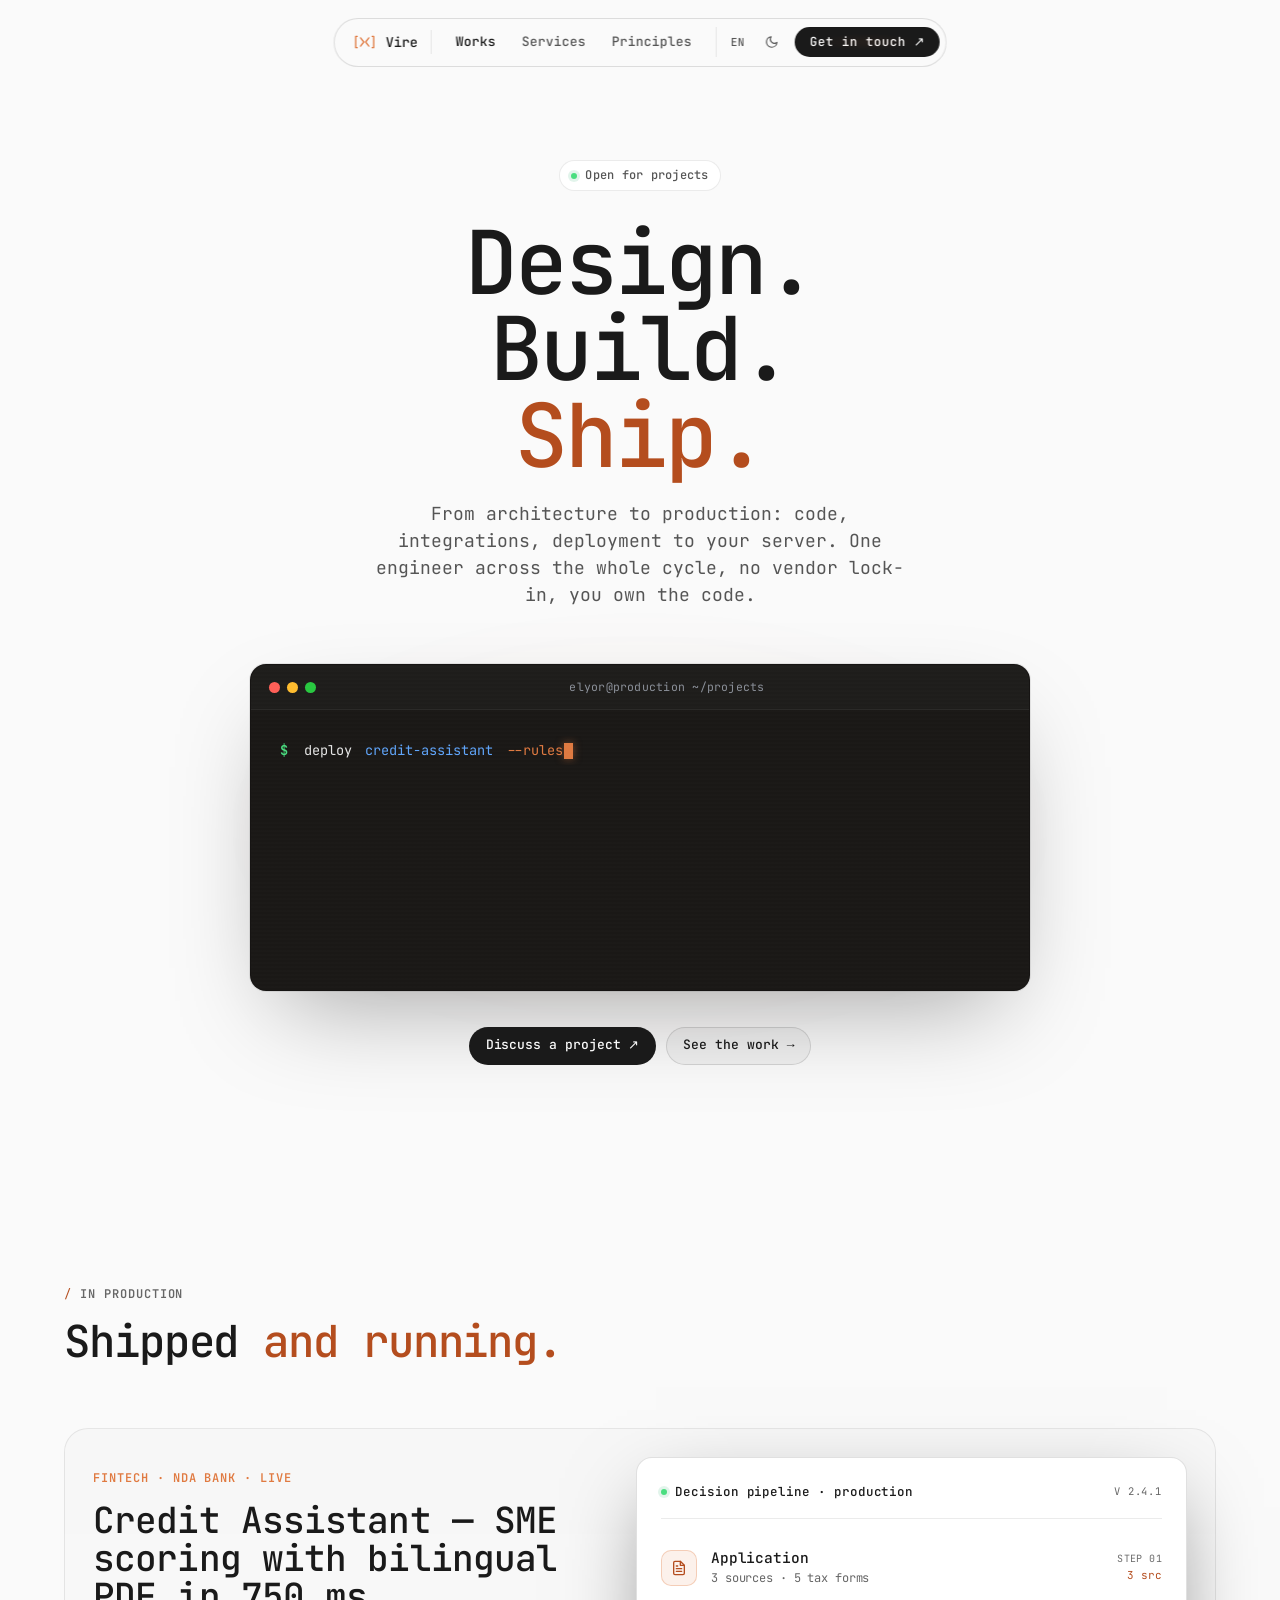
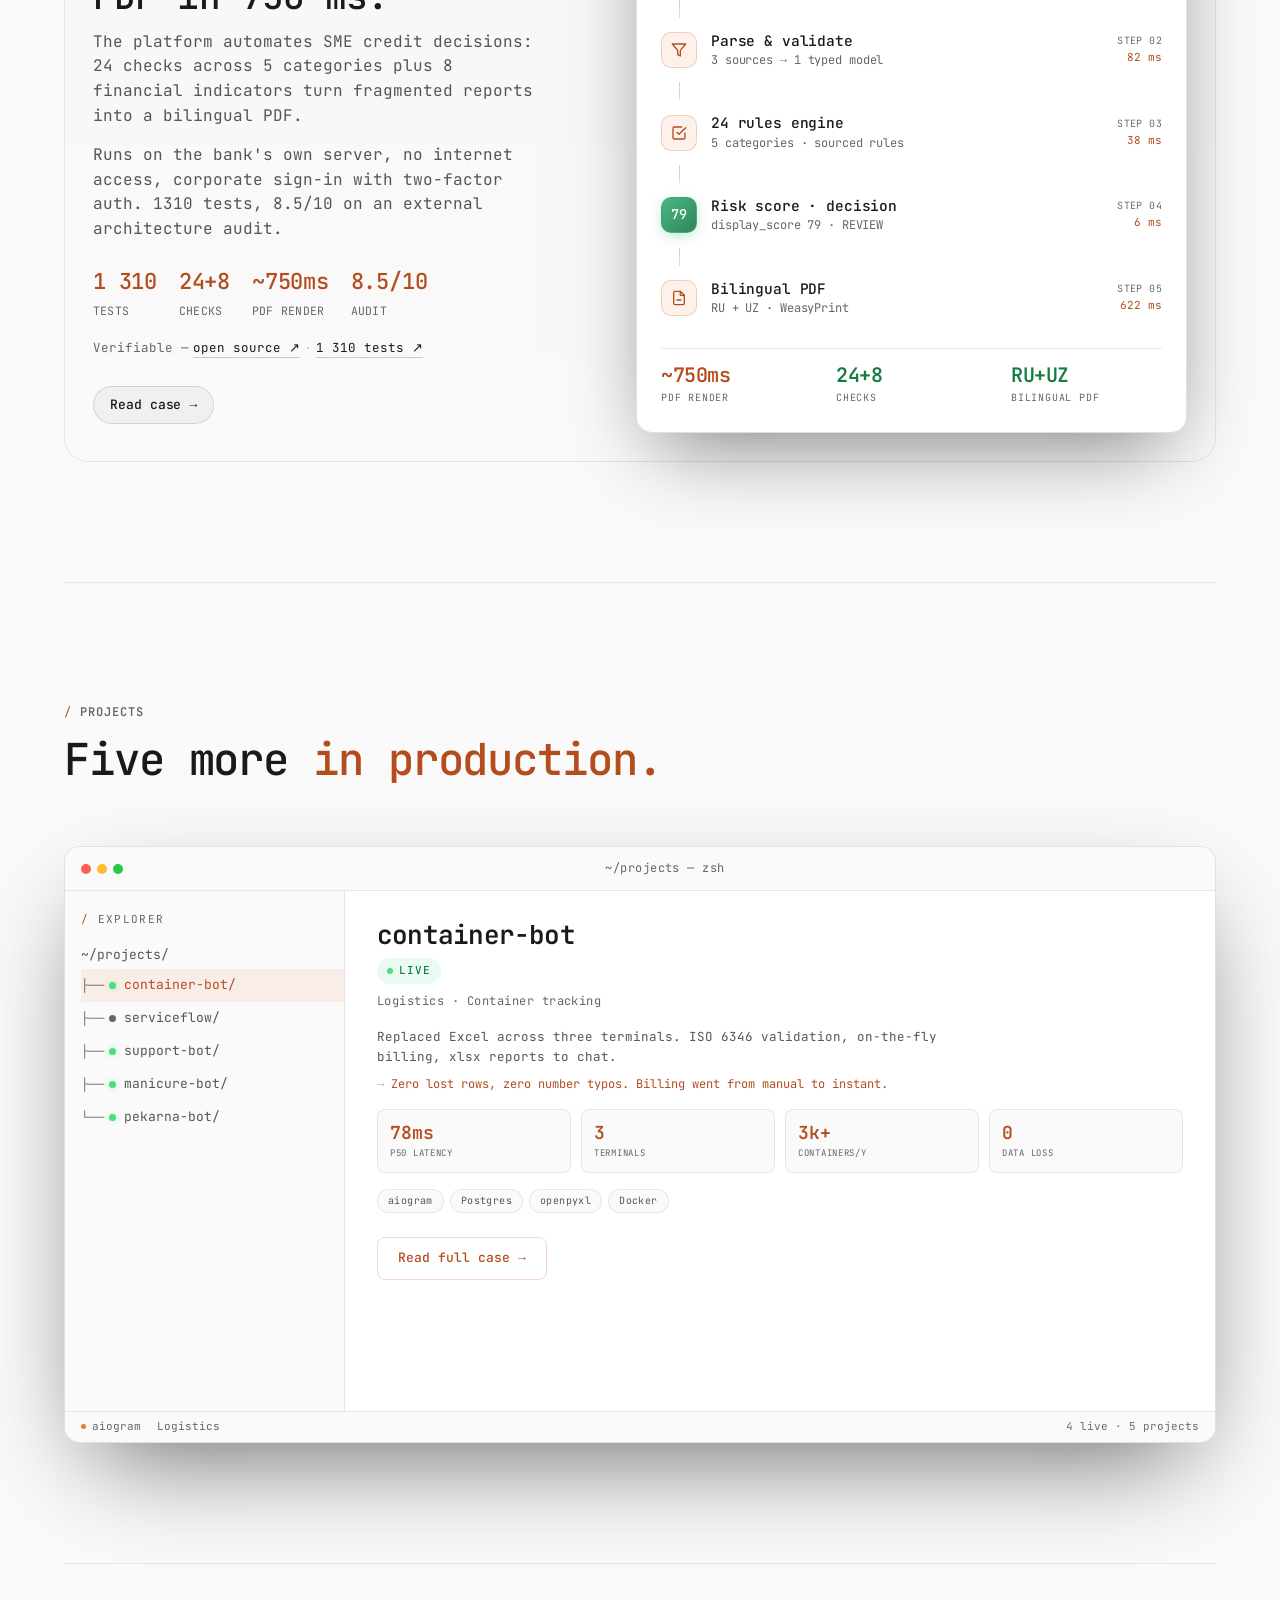
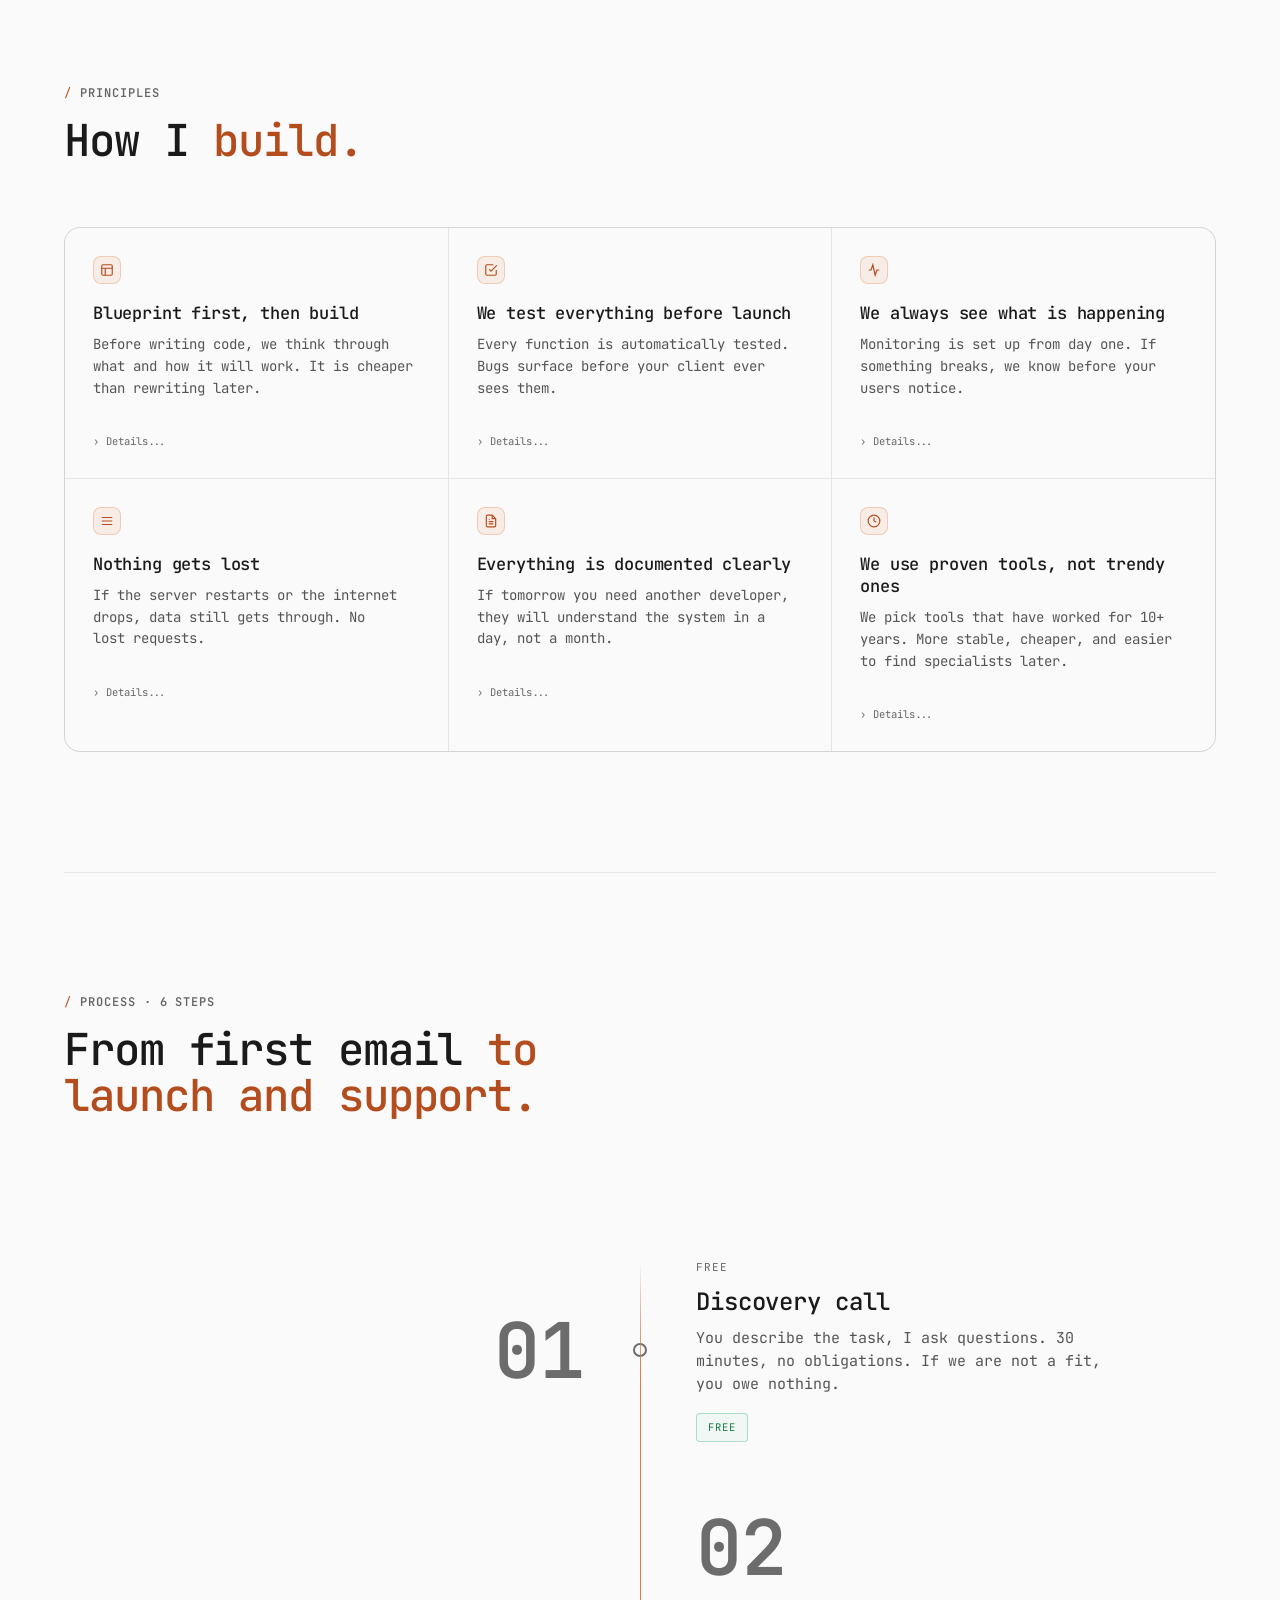
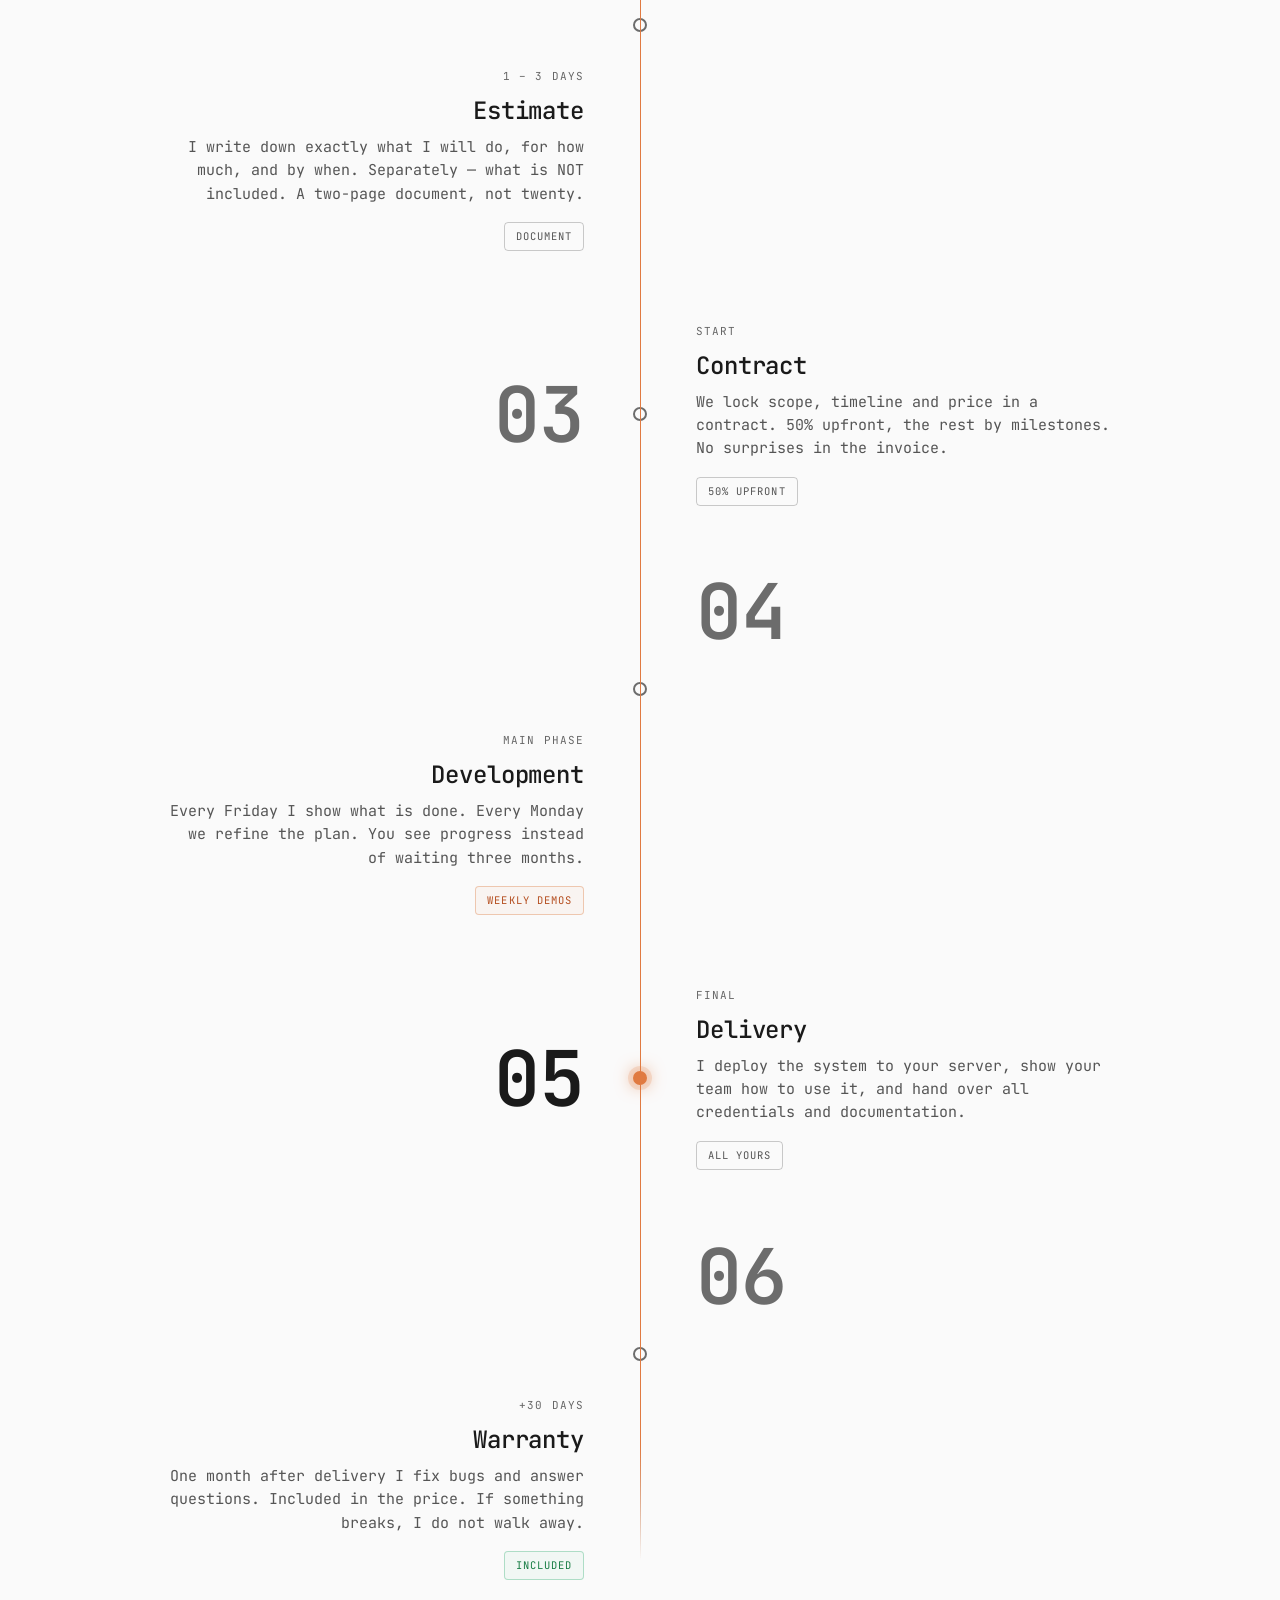
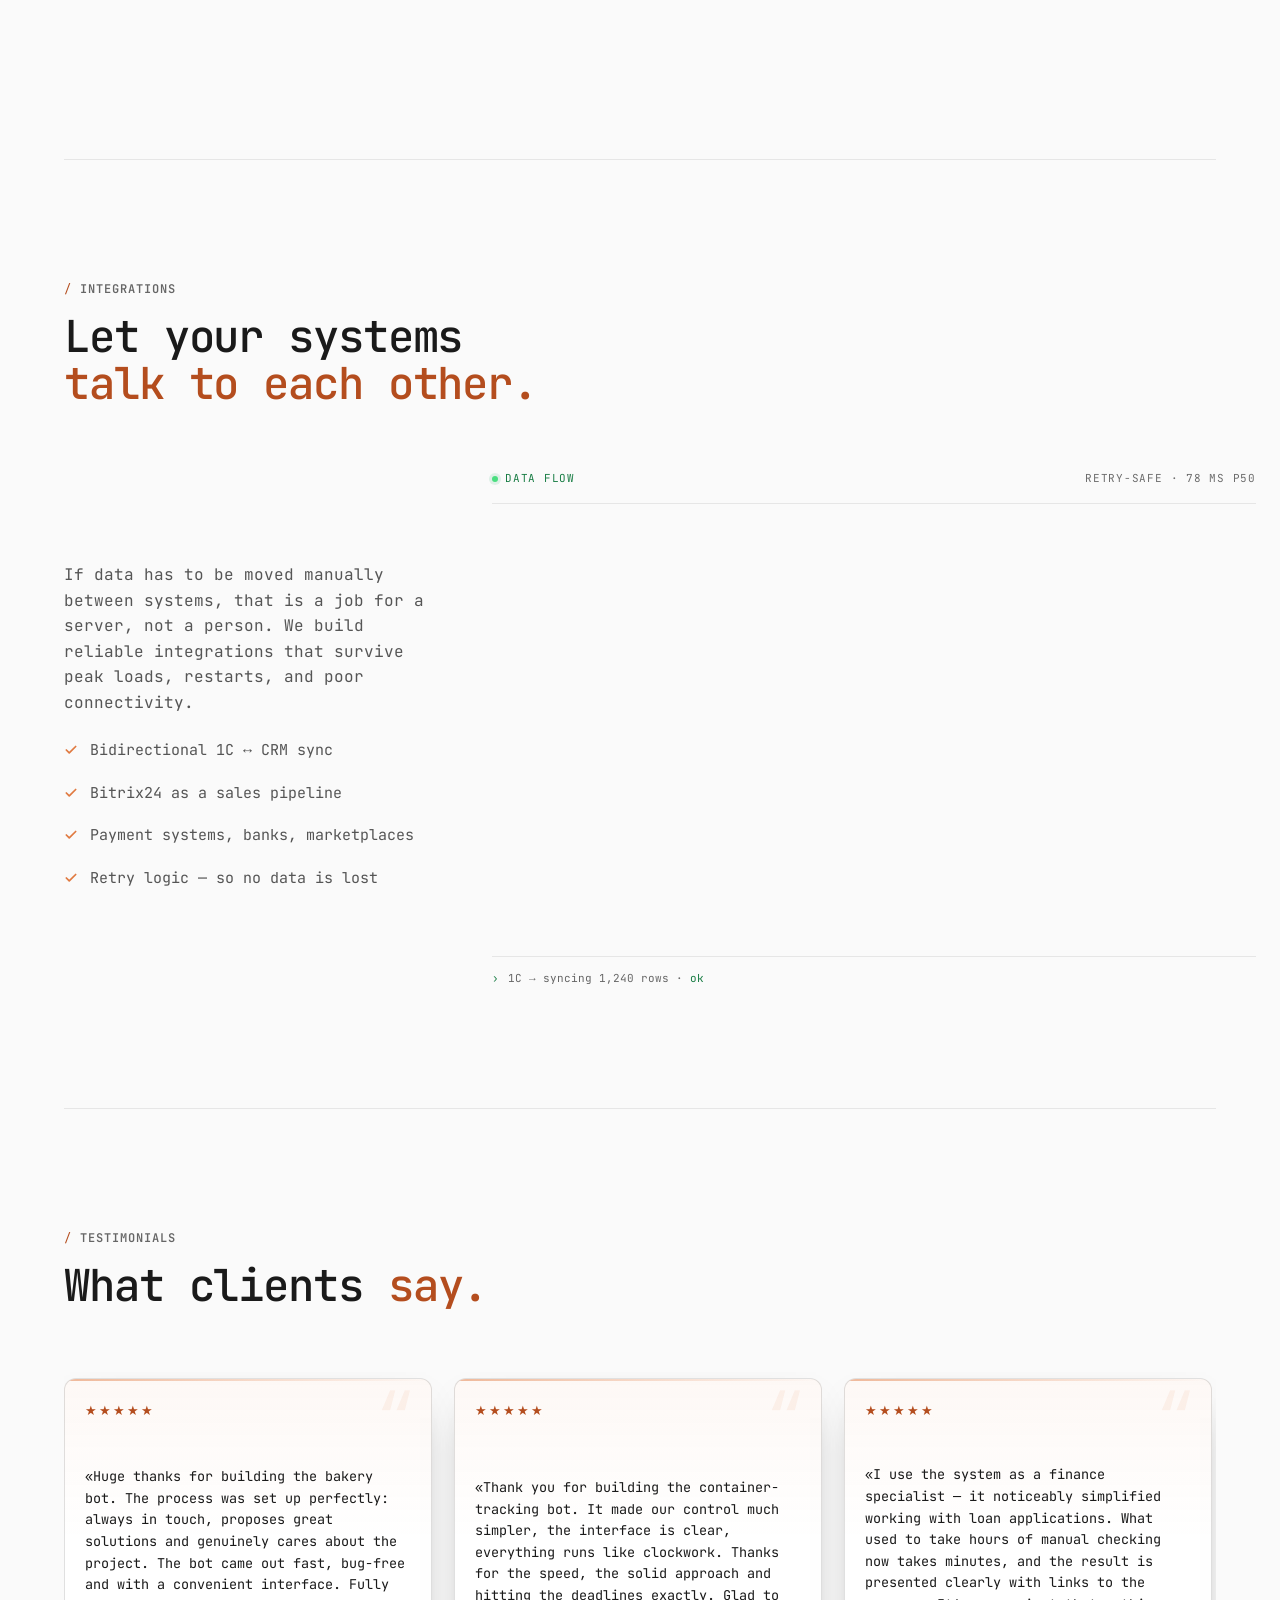
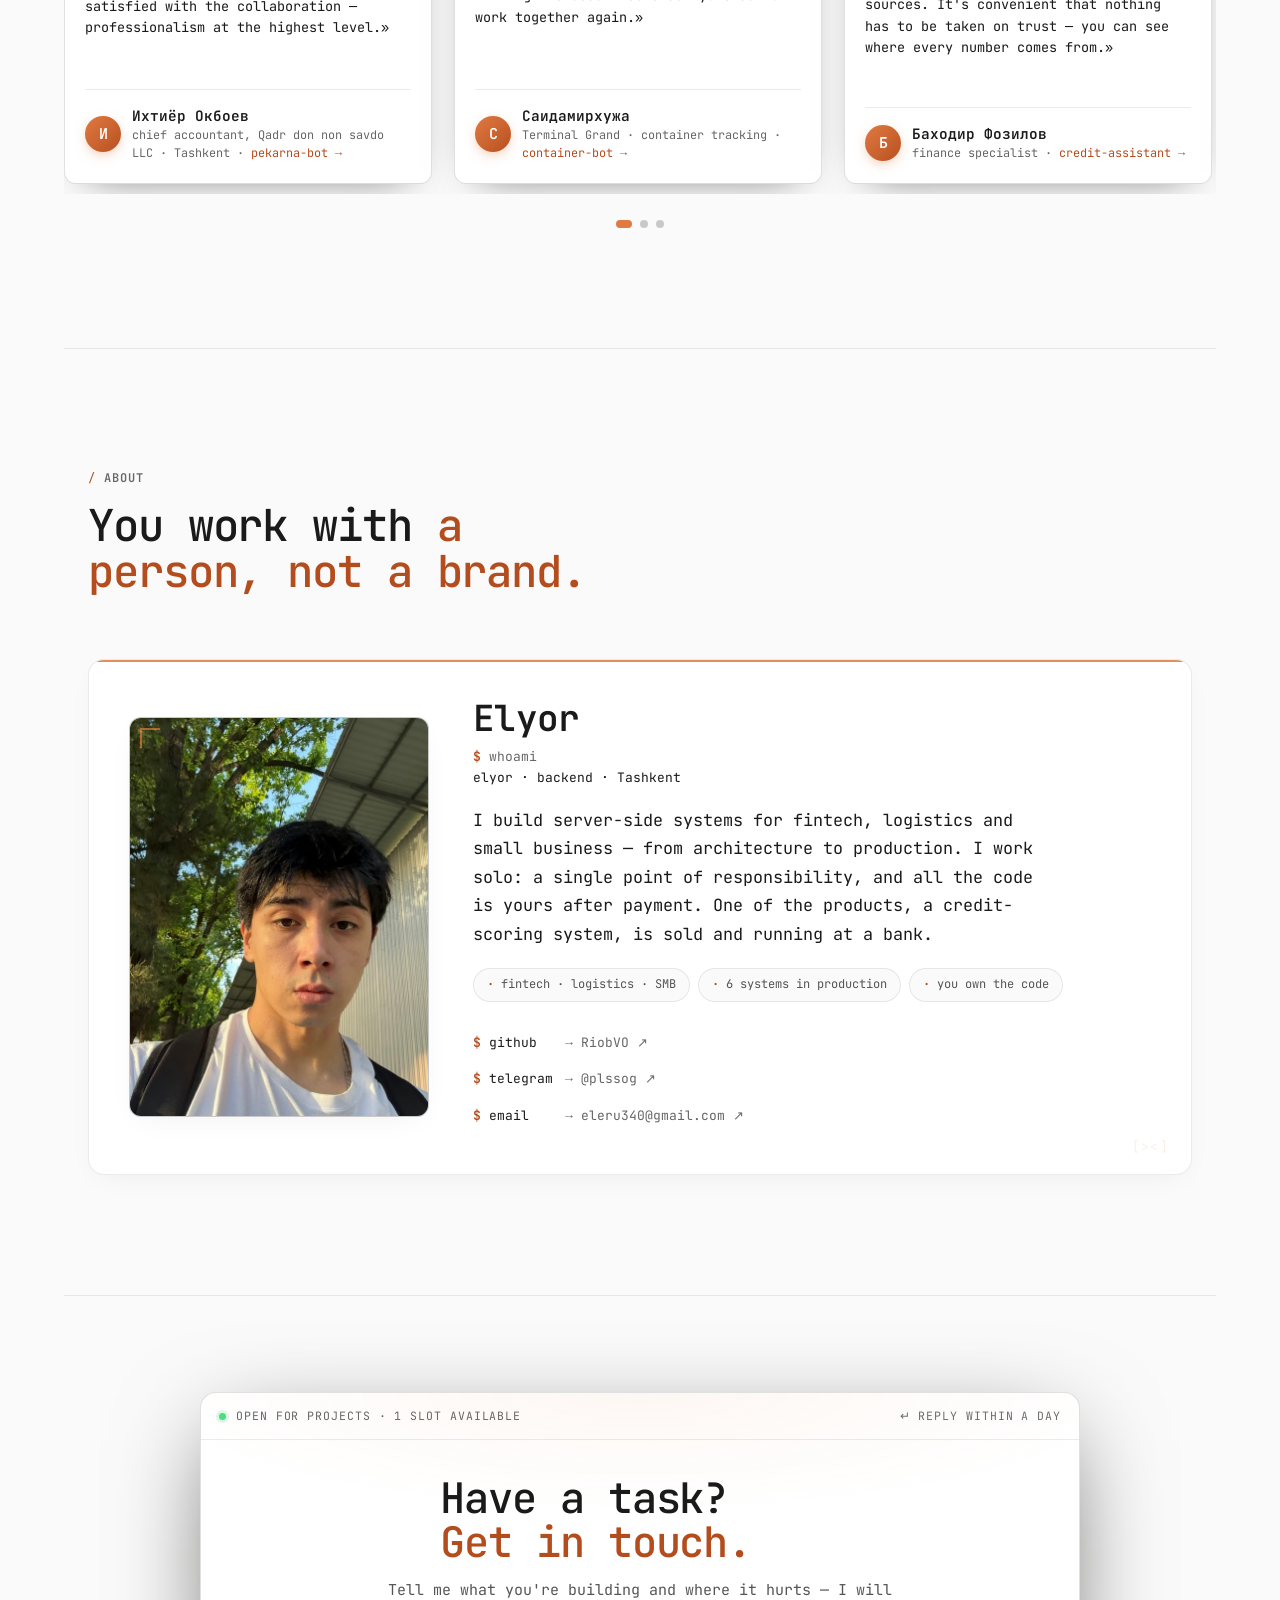
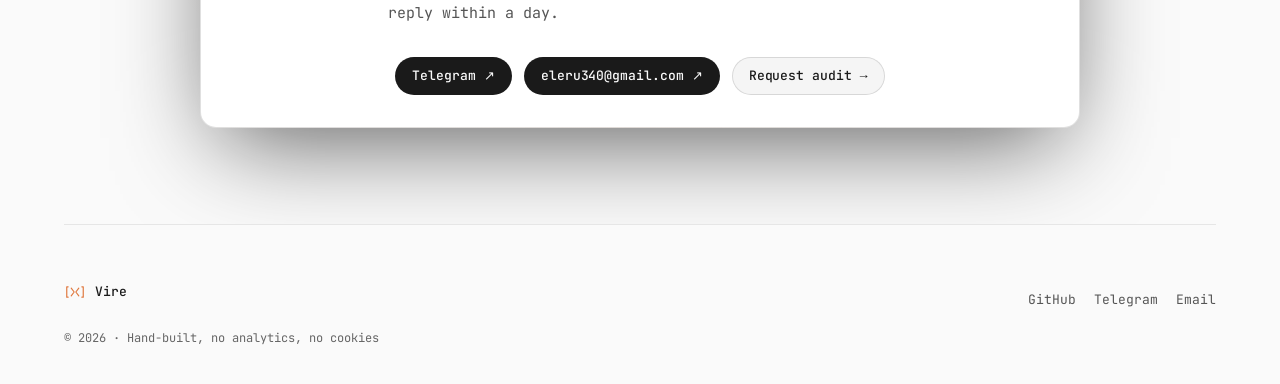
==== index.html @ d83ee9f8 "refactor(content): reposition home meta from backend to product-under-key Home title/og/twitter now " ====
<!DOCTYPE html>
<html lang="ru">
<head>
<meta charset="UTF-8">
<meta name="viewport" content="width=device-width, initial-scale=1.0">
<title>Цифровые продукты под ключ · Ташкент · Vire</title>
<meta name="description" content="Превращаю бизнес-процессы в работающий софт: боты, сервисы, системы — под ключ, с тестами и документацией. Ташкент, Узбекистан.">
<meta property="og:title" content="Цифровые продукты под ключ · Ташкент">
<meta property="og:description" content="Превращаю бизнес-процессы в работающий софт: боты, сервисы, системы — под ключ, с тестами и документацией.">
<meta property="og:type" content="website">
<meta property="og:url" content="https://vire.dev/">
<link rel="canonical" href="https://vire.dev/">
<meta property="og:locale" content="ru_RU">
<meta property="og:locale:alternate" content="en_US">
<meta property="og:image" content="https://vire.dev/og/home.png">
<meta property="og:image:width" content="1200">
<meta property="og:image:height" content="630">
<meta name="twitter:card" content="summary_large_image">
<meta name="twitter:title" content="Цифровые продукты под ключ · Ташкент">
<meta name="twitter:description" content="Превращаю бизнес-процессы в работающий софт: боты, сервисы, системы — под ключ, с тестами и документацией.">
<meta name="twitter:image" content="https://vire.dev/og/home.png">
<link rel="preload" href="styles/fonts/jbm-400-latin.woff2" as="font" type="font/woff2" crossorigin>
<link rel="preload" href="styles/fonts/jbm-400-cyrillic.woff2" as="font" type="font/woff2" crossorigin>
<link rel="icon" href="favicon.svg" type="image/svg+xml">
<link rel="apple-touch-icon" href="apple-touch-icon.svg">
<link rel="stylesheet" href="styles/base.css">
<link rel="stylesheet" href="styles/components.css">
<template id="__bundler_thumbnail" data-bg-color="#1a1a1a">
  <svg aria-hidden="true" focusable="false" viewBox="0 0 1200 800" xmlns="http://www.w3.org/2000/svg">
    <defs>
      <radialGradient id="g" cx="50%" cy="35%" r="50%">
        <stop offset="0%" stop-color="#E07A41" stop-opacity="0.4"/>
        <stop offset="100%" stop-color="#E07A41" stop-opacity="0"/>
      </radialGradient>
      <linearGradient id="t" x1="0" y1="0" x2="1" y2="1">
        <stop offset="0%" stop-color="#ffd4b0"/>
        <stop offset="50%" stop-color="#E07A41"/>
        <stop offset="100%" stop-color="#f0a06a"/>
      </linearGradient>
    </defs>
    <rect width="1200" height="800" fill="#1a1a1a"/>
    <ellipse cx="600" cy="280" rx="500" ry="240" fill="url(#g)"/>
    <text x="600" y="420" font-family="JetBrains Mono, monospace" font-size="120" font-weight="500" text-anchor="middle" fill="url(#t)" letter-spacing="-4">Vire</text>
    <text x="600" y="490" font-family="JetBrains Mono, monospace" font-size="22" text-anchor="middle" fill="#8a8f98" letter-spacing="4">BACKEND ENGINEER</text>
  </svg>
</template>
<script type="application/ld+json">
{
  "@context": "https://schema.org",
  "@type": "Person",
  "name": "Элёр",
  "url": "https://vire.dev/",
  "jobTitle": "Backend Engineer",
  "description": "Backend-разработчик: серверные системы для финтеха, логистики и операционной автоматизации.",
  "address": { "@type": "PostalAddress", "addressLocality": "Ташкент", "addressCountry": "UZ" },
  "email": "eleru340@gmail.com",
  "knowsAbout": ["Backend development", "Software architecture", "Fintech", "Logistics automation", "AI integrations", "Code audit"],
  "sameAs": ["https://github.com/RiobVO", "https://t.me/plssog"]
}
</script>
</head>
<body data-theme="dark">
<a href="#main" class="skip-link"><span data-lang="ru">К содержимому</span><span data-lang="en">Skip to content</span></a>

<!-- ── Floating pill nav ── -->
<nav class="nav-pill" aria-label="Primary">
  <a href="/" class="brand">
    <span class="logo-mark"><svg aria-hidden="true" focusable="false" width="24" height="24" viewBox="0 0 128 128" fill="none" stroke="currentColor" stroke-width="7" stroke-linecap="round" stroke-linejoin="round"><polyline points="24,34 16,34 16,94 24,94"/><polyline points="42,42 59,64 42,86"/><polyline points="86,42 69,64 86,86"/><polyline points="104,34 112,34 112,94 104,94"/></svg></span>
    <span>Vire</span>
  </a>
  <div class="links">
    <a href="/#work" class="current"><span data-lang="ru">Работы</span><span data-lang="en">Works</span></a>
    <a href="/services"><span data-lang="ru">Услуги</span><span data-lang="en">Services</span></a>
    <a href="/#principles"><span data-lang="ru">Принципы</span><span data-lang="en">Principles</span></a>
  </div>
  <div class="tools">
    <button type="button" class="icon-btn" data-lang-cycle aria-label="RU, switch to English">
      <span data-lang-label>RU</span>
    </button>
    <button type="button" class="icon-btn" data-theme-btn aria-label="Toggle theme"></button>
  </div>
  <a href="https://t.me/plssog" class="btn primary cta">
    <span data-lang="ru">Связаться</span><span data-lang="en">Get in touch</span>
    <span class="arrow">↗</span>
  </a>
</nav>

<div class="shell" id="main" data-screen-label="home">

  <!-- ── HERO ── -->
  <section class="hero">
    <div class="eyebrow reveal d1">
      <span class="dot"></span>
      <span data-lang="ru">Открыт для проектов</span>
      <span data-lang="en">Open for projects</span>
    </div>
    <h1 class="display reveal d2">
      <span data-lang="ru">
        Проектирую.<br>
        Строю.<br>
        <span class="accent-gradient">Запускаю.</span>
      </span>
      <span data-lang="en">
        Design.<br>
        Build.<br>
        <span class="accent-gradient">Ship.</span>
      </span>
    </h1>
    <p class="lede reveal d3">
      <span data-lang="ru">От архитектуры до продакшена: код, интеграции, деплой на ваш сервер. Один инженер на весь цикл, без зависимости от подрядчика, весь код ваш.</span>
      <span data-lang="en">From architecture to production: code, integrations, deployment to your server. One engineer across the whole cycle, no vendor lock-in, you own the code.</span>
    </p>

    <div class="hero-terminal-wrap reveal d4">
      <div class="hero-terminal" id="hero-term-card">
        <div class="term-bar">
          <span class="term-dot r"></span>
          <span class="term-dot y"></span>
          <span class="term-dot g"></span>
          <span class="term-title">elyor@production ~/projects</span>
        </div>
        <div class="term-body" id="hero-term">
          <div class="term-line" data-delay="300">
            <span class="t-prompt">$</span>
            <span class="t-cmd">deploy</span>
            <span class="t-flag">credit-assistant</span>
            <span class="t-val">--rules 24 --tests 1310</span>
          </div>
          <div class="term-line t-output" data-delay="1100">
            <span class="t-ok">✓</span> checks <span class="t-metric">24+8</span> · pdf <span class="t-metric">~750ms</span> · audit <span class="t-metric">8.5/10</span>
            <a href="/case/credit-assistant" class="t-link"><span data-lang="ru">→ кейс</span><span data-lang="en">→ case</span></a>
          </div>
          <div class="term-line" data-delay="2200">
            <span class="t-prompt">$</span>
            <span class="t-cmd">deploy</span>
            <span class="t-flag">support-bot</span>
            <span class="t-val">--users 4500 --integration bitrix24</span>
          </div>
          <div class="term-line t-output" data-delay="3000">
            <span class="t-ok">✓</span> hr load <span class="t-metric">−70%</span> · forms · auto-routing
            <a href="/case/support-bot" class="t-link"><span data-lang="ru">→ кейс</span><span data-lang="en">→ case</span></a>
          </div>
          <div class="term-line" data-delay="4100">
            <span class="t-prompt">$</span>
            <span class="t-cmd">deploy</span>
            <span class="t-flag">container-terminal</span>
            <span class="t-val">--terminals 3 --validation iso6346</span>
          </div>
          <div class="term-line t-output" data-delay="4900">
            <span class="t-ok">✓</span> <span class="t-metric">78ms</span> · xlsx reports · 3 terminals live
            <a href="/case/container-bot" class="t-link"><span data-lang="ru">→ кейс</span><span data-lang="en">→ case</span></a>
          </div>
          <div class="term-line" data-delay="6000">
            <span class="t-prompt">$</span>
            <span class="t-cmd">status</span>
            <span class="t-flag">--all</span>
          </div>
          <div class="term-line t-output" data-delay="6600">
            <span class="t-ok">✓</span> all systems operational · <span class="t-metric">ready for next project</span><span class="t-cursor"></span>
          </div>
        </div>
      </div>
    </div>

    <div class="ctas reveal d5">
      <a href="https://t.me/plssog" class="btn primary">
        <span data-lang="ru">Обсудить проект</span><span data-lang="en">Discuss a project</span>
        <span class="arrow">↗</span>
      </a>
      <a href="#featured" class="btn secondary">
        <span data-lang="ru">Смотреть работы</span><span data-lang="en">See the work</span>
        <span class="arrow">→</span>
      </a>
    </div>
  </section>

  <!-- ── FEATURED WORK ── -->
  <section class="spread" id="featured">
    <div class="section-head reveal">
      <span class="kicker"><span data-lang="ru">В продакшене</span><span data-lang="en">In production</span></span>
      <h2 class="headline"><span data-lang="ru">Запущено <span class="accent-gradient">и работает.</span></span><span data-lang="en">Shipped <span class="accent-gradient">and running.</span></span></h2>
    </div>

    <div class="feature-block reveal">
      <div class="copy">
        <span class="kicker no-bar" style="color: var(--accent-cyan);">Fintech · NDA bank · live</span>
        <h3><span data-lang="ru">Credit Assistant — скоринг заявок малого бизнеса, двуязычный PDF за 750&nbsp;мс.</span><span data-lang="en">Credit Assistant — SME scoring with bilingual PDF in 750&nbsp;ms.</span></h3>
        <p>
          <span data-lang="ru">Платформа автоматизирует кредитное решение по малому бизнесу: 24 проверки в 5 категориях плюс 8 финансовых показателей превращают разрозненную отчётность в bilingual PDF.</span><span data-lang="en">The platform automates SME credit decisions: 24 checks across 5 categories plus 8 financial indicators turn fragmented reports into a bilingual PDF.</span>
        </p>
        <p>
          <span data-lang="ru">Работает на сервере банка без выхода в интернет, вход по корпоративному логину с двухфакторной защитой. 1310 тестов, 8.5/10 на внешнем аудите архитектуры.</span><span data-lang="en">Runs on the bank's own server, no internet access, corporate sign-in with two-factor auth. 1310 tests, 8.5/10 on an external architecture audit.</span>
        </p>
        <div class="meta-row">
          <div class="stat">
            <span class="v"><em>1 310</em></span>
            <span class="l">TESTS</span>
          </div>
          <div class="stat">
            <span class="v">24<em>+8</em></span>
            <span class="l">CHECKS</span>
          </div>
          <div class="stat">
            <span class="v">~750<em>ms</em></span>
            <span class="l">PDF RENDER</span>
          </div>
          <div class="stat">
            <span class="v"><em>8.5</em>/10</span>
            <span class="l">AUDIT</span>
          </div>
        </div>
        <p class="feature-proof">
          <span data-lang="ru">Проверяемо — </span><span data-lang="en">Verifiable — </span>
          <a class="inline-link" href="https://github.com/RiobVO/credit-assistant" target="_blank" rel="noopener"><span data-lang="ru">открытый код</span><span data-lang="en">open source</span> ↗</a>
          <span class="fp-sep"> · </span>
          <a class="inline-link" href="https://github.com/RiobVO/credit-assistant/tree/main/tests" target="_blank" rel="noopener">1&nbsp;310 <span data-lang="ru">тестов</span><span data-lang="en">tests</span> ↗</a>
        </p>
        <div class="cta-row">
          <a href="/case/credit-assistant" class="btn secondary">
            <span data-lang="ru">Читать кейс</span><span data-lang="en">Read case</span>
            <span class="arrow">→</span>
          </a>
        </div>
      </div>

      <div class="visual">
        <div class="pipeline">
          <div class="pipe-head">
            <span class="title-row">Decision pipeline · production</span>
            <span class="meta">v 2.4.1</span>
          </div>
          <div class="pipe-stage">
            <span class="ico">
              <svg aria-hidden="true" focusable="false" viewBox="0 0 24 24" fill="none" stroke="currentColor" stroke-width="2" stroke-linecap="round" stroke-linejoin="round"><path d="M14 2H6a2 2 0 0 0-2 2v16a2 2 0 0 0 2 2h12a2 2 0 0 0 2-2V8z"/><path d="M14 2v6h6M16 13H8M16 17H8M10 9H8"/></svg>
            </span>
            <div class="meta">
              <div class="name">Application</div>
              <div class="sub">3 sources · 5 tax forms</div>
            </div>
            <div class="stamp">
              <span class="step">STEP 01</span>
              <span class="t">3 src</span>
            </div>
          </div>
          <div class="pipe-link"><div class="vline"></div></div>
          <div class="pipe-stage">
            <span class="ico">
              <svg aria-hidden="true" focusable="false" viewBox="0 0 24 24" fill="none" stroke="currentColor" stroke-width="2" stroke-linecap="round" stroke-linejoin="round"><polygon points="22 3 2 3 10 12.46 10 19 14 21 14 12.46 22 3"/></svg>
            </span>
            <div class="meta">
              <div class="name">Parse &amp; validate</div>
              <div class="sub">3 sources → 1 typed model</div>
            </div>
            <div class="stamp">
              <span class="step">STEP 02</span>
              <span class="t">82 ms</span>
            </div>
          </div>
          <div class="pipe-link"><div class="vline"></div></div>
          <div class="pipe-stage">
            <span class="ico">
              <svg aria-hidden="true" focusable="false" viewBox="0 0 24 24" fill="none" stroke="currentColor" stroke-width="2" stroke-linecap="round" stroke-linejoin="round"><path d="M9 11l3 3L22 4"/><path d="M21 12v7a2 2 0 0 1-2 2H5a2 2 0 0 1-2-2V5a2 2 0 0 1 2-2h11"/></svg>
            </span>
            <div class="meta">
              <div class="name">24 rules engine</div>
              <div class="sub">5 categories · sourced rules</div>
            </div>
            <div class="stamp">
              <span class="step">STEP 03</span>
              <span class="t">38 ms</span>
            </div>
          </div>
          <div class="pipe-link"><div class="vline"></div></div>
          <div class="pipe-stage">
            <span class="ico score">79</span>
            <div class="meta">
              <div class="name">Risk score · decision</div>
              <div class="sub">display_score 79 · REVIEW</div>
            </div>
            <div class="stamp">
              <span class="step">STEP 04</span>
              <span class="t">6 ms</span>
            </div>
          </div>
          <div class="pipe-link"><div class="vline"></div></div>
          <div class="pipe-stage">
            <span class="ico">
              <svg aria-hidden="true" focusable="false" viewBox="0 0 24 24" fill="none" stroke="currentColor" stroke-width="2" stroke-linecap="round" stroke-linejoin="round"><path d="M14 2H6a2 2 0 0 0-2 2v16a2 2 0 0 0 2 2h12a2 2 0 0 0 2-2V8z"/><polyline points="14 2 14 8 20 8"/><line x1="9" y1="15" x2="15" y2="15"/></svg>
            </span>
            <div class="meta">
              <div class="name">Bilingual PDF</div>
              <div class="sub">RU + UZ · WeasyPrint</div>
            </div>
            <div class="stamp">
              <span class="step">STEP 05</span>
              <span class="t">622 ms</span>
            </div>
          </div>
          <div class="pipe-footer">
            <div class="cell">
              <span class="v">~750<em>ms</em></span>
              <span class="l">PDF RENDER</span>
            </div>
            <div class="cell">
              <span class="v">24<em>+8</em></span>
              <span class="l">CHECKS</span>
            </div>
            <div class="cell">
              <span class="v">RU+UZ</span>
              <span class="l">BILINGUAL PDF</span>
            </div>
          </div>
        </div>
      </div>
    </div>
  </section>

  <!-- ── ALL WORK — CLI browser ── -->
  <section class="spread" id="work">
    <div class="section-head reveal">
      <span class="kicker"><span data-lang="ru">Проекты</span><span data-lang="en">Projects</span></span>
      <h2 class="headline"><span data-lang="ru">Ещё пять <span class="accent-gradient">в продакшене.</span></span><span data-lang="en">Five more <span class="accent-gradient">in production.</span></span></h2>
    </div>

    <div class="workstation reveal d1">
      <div class="ws-titlebar">
        <div class="ws-dots"><span></span><span></span><span></span></div>
        <div class="ws-title">~/projects — zsh</div>
      </div>
      <div class="ws-split">
        <aside class="ws-tree" id="wsTree"></aside>
        <main class="ws-detail" id="wsDetail"></main>
      </div>
      <div class="ws-statusbar" id="wsStatus"></div>
      <noscript>
        <div class="ws-noscript">
          <p><span data-lang="ru">Проекты — откройте кейс:</span><span data-lang="en">Projects — open a case:</span></p>
          <ul>
            <li><a href="/case/container-bot">container-bot — <span data-lang="ru">логистика, учёт контейнеров</span><span data-lang="en">logistics, container tracking</span></a></li>
            <li><a href="/case/serviceflow">serviceflow — <span data-lang="ru">открытая референс-архитектура</span><span data-lang="en">open reference architecture</span></a></li>
            <li><a href="/case/support-bot">support-bot — <span data-lang="ru">внутренняя поддержка, 4500 сотрудников</span><span data-lang="en">internal support, 4,500 employees</span></a></li>
            <li><a href="/case/manicure-bot">manicure-bot — <span data-lang="ru">SaaS-запись для салонов</span><span data-lang="en">per-salon booking SaaS</span></a></li>
            <li><a href="/case/pekarna-bot">pekarna-bot — <span data-lang="ru">B2B-заказы для пекарни</span><span data-lang="en">B2B bakery ordering</span></a></li>
          </ul>
        </div>
      </noscript>
    </div>
  </section>

  <!-- ── PRINCIPLES ── -->
  <section class="spread" id="principles">
    <div class="section-head reveal">
      <span class="kicker"><span data-lang="ru">Принципы</span><span data-lang="en">Principles</span></span>
      <h2 class="headline"><span data-lang="ru">Как я <span class="accent-gradient">строю.</span></span><span data-lang="en">How I <span class="accent-gradient">build.</span></span></h2>
    </div>

    <div class="principles-grid reveal">
      <div class="principle-cell">
        <div class="icon">
          <svg aria-hidden="true" focusable="false" viewBox="0 0 24 24" fill="none" stroke="currentColor" stroke-width="2"><rect x="3" y="3" width="18" height="18" rx="2"/><path d="M3 9h18M9 21V9"/></svg>
        </div>
        <h3><span data-lang="ru">Сначала чертёж, потом стройка</span><span data-lang="en">Blueprint first, then build</span></h3>
        <p><span data-lang="ru">Прежде чем писать код, продумываем что и как будет работать. Это дешевле, чем потом переделывать.</span><span data-lang="en">Before writing code, we think through what and how it will work. It is cheaper than rewriting later.</span></p>
        <div class="pc-demo">
          <div class="pc-demo-inner">
            <span data-lang="ru"><strong>Например:</strong> для банка мы за неделю обсуждений и схем сэкономили <strong>3 месяца</strong> переписывания кода. Час на чертёж экономит день на стройке.</span><span data-lang="en"><strong>Example:</strong> for a bank, a week of discussions and diagrams saved <strong>3 months</strong> of rewriting code. An hour on a blueprint saves a day on the build.</span>
          </div>
        </div>
        <span class="pc-cta"><span class="arr">›</span> <span><span data-lang="ru">Подробнее...</span><span data-lang="en">Details...</span></span></span>
      </div>

      <div class="principle-cell">
        <div class="icon">
          <svg aria-hidden="true" focusable="false" viewBox="0 0 24 24" fill="none" stroke="currentColor" stroke-width="2"><path d="M9 11l3 3L22 4"/><path d="M21 12v7a2 2 0 0 1-2 2H5a2 2 0 0 1-2-2V5a2 2 0 0 1 2-2h11"/></svg>
        </div>
        <h3><span data-lang="ru">Проверяем всё перед запуском</span><span data-lang="en">We test everything before launch</span></h3>
        <p><span data-lang="ru">Каждая функция автоматически тестируется. Ошибка вылезает до того, как её увидит ваш клиент.</span><span data-lang="en">Every function is automatically tested. Bugs surface before your client ever sees them.</span></p>
        <div class="pc-demo">
          <div class="pc-demo-inner">
            <span data-lang="ru"><strong>В цифрах:</strong> в одном из проектов <strong>1 310 автоматических проверок</strong> запускаются при каждом изменении кода. Если что-то ломается — сборка падает, и в прод это не уходит.</span><span data-lang="en"><strong>In numbers:</strong> in one project <strong>1,310 automated checks</strong> run on every code change. If something breaks, the build fails and nothing reaches production.</span>
          </div>
        </div>
        <span class="pc-cta"><span class="arr">›</span> <span><span data-lang="ru">Подробнее...</span><span data-lang="en">Details...</span></span></span>
      </div>

      <div class="principle-cell">
        <div class="icon">
          <svg aria-hidden="true" focusable="false" viewBox="0 0 24 24" fill="none" stroke="currentColor" stroke-width="2"><path d="M3 12h4l3-9 4 18 3-9h4"/></svg>
        </div>
        <h3><span data-lang="ru">Всегда видим, что происходит</span><span data-lang="en">We always see what is happening</span></h3>
        <p><span data-lang="ru">Подключаем мониторинг с первого дня. Если что-то сломается — узнаем раньше, чем заметят пользователи.</span><span data-lang="en">Monitoring is set up from day one. If something breaks, we know before your users notice.</span></p>
        <div class="pc-demo">
          <div class="pc-demo-inner">
            <span data-lang="ru"><strong>На практике:</strong> если время ответа сервера превысит секунду — нам приходит уведомление в Telegram. Чиним до того, как ваши клиенты заметят.</span><span data-lang="en"><strong>In practice:</strong> if server response time exceeds one second, we get a Telegram alert. We fix it before your clients notice.</span>
          </div>
        </div>
        <span class="pc-cta"><span class="arr">›</span> <span><span data-lang="ru">Подробнее...</span><span data-lang="en">Details...</span></span></span>
      </div>

      <div class="principle-cell">
        <div class="icon">
          <svg aria-hidden="true" focusable="false" viewBox="0 0 24 24" fill="none" stroke="currentColor" stroke-width="2"><path d="M3 6h18M3 12h18M3 18h18"/></svg>
        </div>
        <h3><span data-lang="ru">Ничего не теряется</span><span data-lang="en">Nothing gets lost</span></h3>
        <p><span data-lang="ru">Если сервер перезагрузился или пропал интернет — данные всё равно дойдут. Никаких пропавших заявок.</span><span data-lang="en">If the server restarts or the internet drops, data still gets through. No lost requests.</span></p>
        <div class="pc-demo">
          <div class="pc-demo-inner">
            <span data-lang="ru"><strong>Пример:</strong> бот в Telegram упал на 5 минут — но 18 заявок, пришедших в это время, уже лежали в нашей базе. Когда поднялся — все ушли в CRM. Клиент даже не заметил.</span><span data-lang="en"><strong>Example:</strong> the Telegram bot went down for 5 minutes, but 18 requests received during that time were already in our database. When it came back up, all of them went to the CRM. The client did not even notice.</span>
          </div>
        </div>
        <span class="pc-cta"><span class="arr">›</span> <span><span data-lang="ru">Подробнее...</span><span data-lang="en">Details...</span></span></span>
      </div>

      <div class="principle-cell">
        <div class="icon">
          <svg aria-hidden="true" focusable="false" viewBox="0 0 24 24" fill="none" stroke="currentColor" stroke-width="2"><path d="M14 2H6a2 2 0 0 0-2 2v16a2 2 0 0 0 2 2h12a2 2 0 0 0 2-2V8z"/><path d="M14 2v6h6M16 13H8M16 17H8M10 9H8"/></svg>
        </div>
        <h3><span data-lang="ru">Всё описано понятным языком</span><span data-lang="en">Everything is documented clearly</span></h3>
        <p><span data-lang="ru">Если завтра вам понадобится другой разработчик — он разберётся в системе за день, а не за месяц.</span><span data-lang="en">If tomorrow you need another developer, they will understand the system in a day, not a month.</span></p>
        <div class="pc-demo">
          <div class="pc-demo-inner">
            <span data-lang="ru"><strong>Гарантия независимости:</strong> вы не привязаны ко мне навсегда. Инструкции, схемы, обоснования решений лежат рядом с кодом. Любой опытный разработчик подхватит проект.</span><span data-lang="en"><strong>Independence guarantee:</strong> you are not locked in forever. Instructions, diagrams, and decision rationale live next to the code. Any experienced developer can pick up the project.</span>
          </div>
        </div>
        <span class="pc-cta"><span class="arr">›</span> <span><span data-lang="ru">Подробнее...</span><span data-lang="en">Details...</span></span></span>
      </div>

      <div class="principle-cell">
        <div class="icon">
          <svg aria-hidden="true" focusable="false" viewBox="0 0 24 24" fill="none" stroke="currentColor" stroke-width="2"><circle cx="12" cy="12" r="10"/><path d="M12 6v6l4 2"/></svg>
        </div>
        <h3><span data-lang="ru">Используем проверенное, не модное</span><span data-lang="en">We use proven tools, not trendy ones</span></h3>
        <p><span data-lang="ru">Берём инструменты, которые работают 10+ лет. Стабильнее, дешевле и проще найти специалиста позже.</span><span data-lang="en">We pick tools that have worked for 10+ years. More stable, cheaper, and easier to find specialists later.</span></p>
        <div class="pc-demo">
          <div class="pc-demo-inner">
            <span data-lang="ru"><strong>Логика:</strong> Python работает с 1991 года, Postgres — с 1996-го. Они никуда не денутся. А «модный фреймворк года» может умереть через 18 месяцев — и вы остаётесь с кодом, который никто не поддерживает.</span><span data-lang="en"><strong>Logic:</strong> Python has been around since 1991, Postgres since 1996. They are not going anywhere. The "trendy framework of the year" might die in 18 months, leaving you with code nobody supports.</span>
          </div>
        </div>
        <span class="pc-cta"><span class="arr">›</span> <span><span data-lang="ru">Подробнее...</span><span data-lang="en">Details...</span></span></span>
      </div>
    </div>
  </section>

  <!-- ── PROCESS TIMELINE ── -->
  <section class="spread" id="process">
    <div class="section-head reveal">
      <span class="kicker"><span data-lang="ru">Процесс · 6 шагов</span><span data-lang="en">Process · 6 steps</span></span>
      <h2 class="headline"><span data-lang="ru">От первого письма <span class="accent-gradient">до запуска и поддержки.</span></span><span data-lang="en">From first email <span class="accent-gradient">to launch and support.</span></span></h2>
    </div>

    <div class="process-timeline reveal">
      <div class="pt-grid">

        <div class="pt-step in active">
          <span class="pt-num-big">01</span>
          <div class="pt-dot"></div>
          <div class="pt-content">
            <span class="pt-time"><span data-lang="ru">Бесплатно</span><span data-lang="en">Free</span></span>
            <h3><span data-lang="ru">Созвон</span><span data-lang="en">Discovery call</span></h3>
            <p><span data-lang="ru">Вы рассказываете задачу, я задаю вопросы. 30 минут, без обязательств. Если не подходим друг другу — ничего не должны.</span><span data-lang="en">You describe the task, I ask questions. 30 minutes, no obligations. If we are not a fit, you owe nothing.</span></p>
            <span class="pt-status done"><span data-lang="ru">бесплатно</span><span data-lang="en">free</span></span>
          </div>
        </div>

        <div class="pt-step">
          <span class="pt-num-big">02</span>
          <div class="pt-dot"></div>
          <div class="pt-content">
            <span class="pt-time"><span data-lang="ru">1 – 3 дня</span><span data-lang="en">1 – 3 days</span></span>
            <h3><span data-lang="ru">Оценка</span><span data-lang="en">Estimate</span></h3>
            <p><span data-lang="ru">Пишу что именно сделаю, за сколько и в какие сроки. Отдельно — что НЕ входит. Документ на две страницы, не на двадцать.</span><span data-lang="en">I write down exactly what I will do, for how much, and by when. Separately — what is NOT included. A two-page document, not twenty.</span></p>
            <span class="pt-status"><span data-lang="ru">документ</span><span data-lang="en">document</span></span>
          </div>
        </div>

        <div class="pt-step">
          <span class="pt-num-big">03</span>
          <div class="pt-dot"></div>
          <div class="pt-content">
            <span class="pt-time"><span data-lang="ru">Старт</span><span data-lang="en">Start</span></span>
            <h3><span data-lang="ru">Договор</span><span data-lang="en">Contract</span></h3>
            <p><span data-lang="ru">Фиксируем объём, сроки и цену в договоре. Предоплата 50%, остальное — по этапам. Никаких сюрпризов в счёте.</span><span data-lang="en">We lock scope, timeline and price in a contract. 50% upfront, the rest by milestones. No surprises in the invoice.</span></p>
            <span class="pt-status"><span data-lang="ru">50% предоплата</span><span data-lang="en">50% upfront</span></span>
          </div>
        </div>

        <div class="pt-step">
          <span class="pt-num-big">04</span>
          <div class="pt-dot"></div>
          <div class="pt-content">
            <span class="pt-time"><span data-lang="ru">Основной этап</span><span data-lang="en">Main phase</span></span>
            <h3><span data-lang="ru">Работа</span><span data-lang="en">Development</span></h3>
            <p><span data-lang="ru">Каждую пятницу показываю что сделано. Каждый понедельник уточняем план. Вы видите прогресс, а не ждёте три месяца.</span><span data-lang="en">Every Friday I show what is done. Every Monday we refine the plan. You see progress instead of waiting three months.</span></p>
            <span class="pt-status now"><span data-lang="ru">еженедельные демо</span><span data-lang="en">weekly demos</span></span>
          </div>
        </div>

        <div class="pt-step">
          <span class="pt-num-big">05</span>
          <div class="pt-dot"></div>
          <div class="pt-content">
            <span class="pt-time"><span data-lang="ru">Финал</span><span data-lang="en">Final</span></span>
            <h3><span data-lang="ru">Сдача</span><span data-lang="en">Delivery</span></h3>
            <p><span data-lang="ru">Ставлю систему на ваш сервер, показываю вашей команде как ей пользоваться, передаю все пароли и документацию.</span><span data-lang="en">I deploy the system to your server, show your team how to use it, and hand over all credentials and documentation.</span></p>
            <span class="pt-status"><span data-lang="ru">всё ваше</span><span data-lang="en">all yours</span></span>
          </div>
        </div>

        <div class="pt-step">
          <span class="pt-num-big">06</span>
          <div class="pt-dot"></div>
          <div class="pt-content">
            <span class="pt-time"><span data-lang="ru">+30 дней</span><span data-lang="en">+30 days</span></span>
            <h3><span data-lang="ru">Гарантия</span><span data-lang="en">Warranty</span></h3>
            <p><span data-lang="ru">Месяц после сдачи — чиню баги, отвечаю на вопросы. Входит в стоимость. Если что-то сломается — не бросаю.</span><span data-lang="en">One month after delivery I fix bugs and answer questions. Included in the price. If something breaks, I do not walk away.</span></p>
            <span class="pt-status done"><span data-lang="ru">включено в цену</span><span data-lang="en">included</span></span>
          </div>
        </div>

      </div>
    </div>
  </section>

  <!-- ── INTEGRATIONS ── -->
  <section class="spread integrations-section">
    <div class="section-head reveal">
      <span class="kicker"><span data-lang="ru">Интеграции</span><span data-lang="en">Integrations</span></span>
      <h2 class="headline"><span data-lang="ru">Пусть системы <span class="accent-gradient">говорят друг с другом.</span></span><span data-lang="en">Let your systems <span class="accent-gradient">talk to each other.</span></span></h2>
    </div>

    <div class="int-grid">
      <div class="reveal">
        <p class="int-copy">
          <span data-lang="ru">Если данные приходится переносить вручную из системы в систему — это работа для сервера, не для человека. Делаем надёжные интеграции, которые переживают пиковые нагрузки, перезапуски и плохую связь.</span><span data-lang="en">If data has to be moved manually between systems, that is a job for a server, not a person. We build reliable integrations that survive peak loads, restarts, and poor connectivity.</span>
        </p>
        <ul class="int-list">
          <li>
            <svg aria-hidden="true" focusable="false" width="14" height="14" viewBox="0 0 24 24" fill="none" stroke="var(--accent)" stroke-width="3" stroke-linecap="round" stroke-linejoin="round"><path d="M20 6L9 17l-5-5"/></svg>
            <span data-lang="ru">Двусторонняя синхронизация 1С ↔ CRM</span><span data-lang="en">Bidirectional 1C ↔ CRM sync</span>
          </li>
          <li>
            <svg aria-hidden="true" focusable="false" width="14" height="14" viewBox="0 0 24 24" fill="none" stroke="var(--accent)" stroke-width="3" stroke-linecap="round" stroke-linejoin="round"><path d="M20 6L9 17l-5-5"/></svg>
            <span data-lang="ru">Bitrix24 как pipeline продаж</span><span data-lang="en">Bitrix24 as a sales pipeline</span>
          </li>
          <li>
            <svg aria-hidden="true" focusable="false" width="14" height="14" viewBox="0 0 24 24" fill="none" stroke="var(--accent)" stroke-width="3" stroke-linecap="round" stroke-linejoin="round"><path d="M20 6L9 17l-5-5"/></svg>
            <span data-lang="ru">Платёжные системы, банки, маркетплейсы</span><span data-lang="en">Payment systems, banks, marketplaces</span>
          </li>
          <li>
            <svg aria-hidden="true" focusable="false" width="14" height="14" viewBox="0 0 24 24" fill="none" stroke="var(--accent)" stroke-width="3" stroke-linecap="round" stroke-linejoin="round"><path d="M20 6L9 17l-5-5"/></svg>
            <span data-lang="ru">Retry-логика — чтобы данные не терялись</span><span data-lang="en">Retry logic — so no data is lost</span>
          </li>
        </ul>
      </div>

      <div class="netmap reveal d1">
        <div class="nm-bar">
          <span class="live">data flow</span>
          <span class="right">retry-safe · 78&nbsp;ms p50</span>
        </div>

        <div class="nm-stage-scroll">
          <div class="nm-stage">
            <svg class="nm-edges" viewBox="0 0 1000 560" preserveAspectRatio="xMidYMid meet" aria-hidden="true" focusable="false">
              <defs>
                <linearGradient id="nm-grad" x1="0" y1="0" x2="1" y2="0">
                  <stop offset="0%"   stop-color="rgba(224,122,65,0.10)"/>
                  <stop offset="50%"  stop-color="rgba(224,122,65,0.85)"/>
                  <stop offset="100%" stop-color="rgba(224,122,65,0.10)"/>
                </linearGradient>
              </defs>
              <path class="nm-edge" data-key="e1" pathLength="1" d="M150,100 C330,100 340,280 500,280"/>
              <path class="nm-edge" data-key="e2" pathLength="1" d="M150,220 C330,220 360,280 500,280"/>
              <path class="nm-edge" data-key="e3" pathLength="1" d="M150,340 C330,340 360,280 500,280"/>
              <path class="nm-edge" data-key="e4" pathLength="1" d="M150,460 C330,460 340,280 500,280"/>
              <path class="nm-edge" data-key="o1" pathLength="1" d="M500,280 C660,280 690,150 850,150"/>
              <path class="nm-edge" data-key="o2" pathLength="1" d="M500,280 C640,280 700,250 850,280"/>
              <path class="nm-edge" data-key="o3" pathLength="1" d="M500,280 C660,280 690,410 850,410"/>
              <path id="nm-e1" class="nm-flow"    data-key="e1" d="M150,100 C330,100 340,280 500,280"/>
              <path id="nm-e2" class="nm-flow s2" data-key="e2" d="M150,220 C330,220 360,280 500,280"/>
              <path id="nm-e3" class="nm-flow s3" data-key="e3" d="M150,340 C330,340 360,280 500,280"/>
              <path id="nm-e4" class="nm-flow s4" data-key="e4" d="M150,460 C330,460 340,280 500,280"/>
              <path id="nm-o1" class="nm-flow s2" data-key="o1" d="M500,280 C660,280 690,150 850,150"/>
              <path id="nm-o2" class="nm-flow"    data-key="o2" d="M500,280 C640,280 700,250 850,280"/>
              <path id="nm-o3" class="nm-flow s3" data-key="o3" d="M500,280 C660,280 690,410 850,410"/>
              <circle class="nm-packet" r="2.8"><animateMotion dur="3.6s" repeatCount="indefinite"><mpath href="#nm-e1"/></animateMotion></circle>
              <circle class="nm-packet" r="2.8"><animateMotion dur="4.4s" begin="0.5s" repeatCount="indefinite"><mpath href="#nm-e2"/></animateMotion></circle>
              <circle class="nm-packet" r="2.8"><animateMotion dur="4.0s" begin="1.0s" repeatCount="indefinite"><mpath href="#nm-e3"/></animateMotion></circle>
              <circle class="nm-packet" r="2.8"><animateMotion dur="4.8s" begin="0.3s" repeatCount="indefinite"><mpath href="#nm-e4"/></animateMotion></circle>
              <circle class="nm-packet" r="2.8"><animateMotion dur="3.7s" begin="0.8s" repeatCount="indefinite"><mpath href="#nm-o1"/></animateMotion></circle>
              <circle class="nm-packet" r="2.8"><animateMotion dur="3.3s" begin="0.2s" repeatCount="indefinite"><mpath href="#nm-o2"/></animateMotion></circle>
              <circle class="nm-packet" r="2.8"><animateMotion dur="4.1s" begin="1.2s" repeatCount="indefinite"><mpath href="#nm-o3"/></animateMotion></circle>
            </svg>

            <span class="nm-tag" data-key="e1" style="left:31%;top:30%;">1C ODBC</span>
            <span class="nm-tag" data-key="e2" style="left:34%;top:44%;">webhook</span>
            <span class="nm-tag" data-key="e3" style="left:34%;top:56%;">REST</span>
            <span class="nm-tag" data-key="e4" style="left:31%;top:69%;">feed</span>
            <span class="nm-tag" data-key="o1" style="left:69%;top:37%;">bot API</span>
            <span class="nm-tag" data-key="o2" style="left:69%;top:50%;">SMTP</span>
            <span class="nm-tag" data-key="o3" style="left:69%;top:63%;">export</span>

            <div class="nm-node nm-src" data-edges="e1" data-node="e1" style="left:15%;top:17.9%;">
              <span class="nm-flash"></span>
              <div class="nm-top"><span class="nm-dot in"></span><span class="nm-name"><span data-lang="ru">1С Бухгалтерия</span><span data-lang="en">1C Accounting</span></span></div>
              <span class="nm-sub">two-way sync</span>
            </div>
            <div class="nm-node nm-src" data-edges="e2" data-node="e2" style="left:15%;top:39.3%;">
              <span class="nm-flash"></span>
              <div class="nm-top"><span class="nm-dot in"></span><span class="nm-name">Bitrix24 CRM</span></div>
              <span class="nm-sub">sales pipeline</span>
            </div>
            <div class="nm-node nm-src" data-edges="e3" data-node="e3" style="left:15%;top:60.7%;">
              <span class="nm-flash"></span>
              <div class="nm-top"><span class="nm-dot in"></span><span class="nm-name">Bank API</span></div>
              <span class="nm-sub">OAuth2 · payments</span>
            </div>
            <div class="nm-node nm-src" data-edges="e4" data-node="e4" style="left:15%;top:82.1%;">
              <span class="nm-flash"></span>
              <div class="nm-top"><span class="nm-dot in"></span><span class="nm-name"><span data-lang="ru">Маркетплейсы</span><span data-lang="en">Marketplaces</span></span></div>
              <span class="nm-sub">orders feed</span>
            </div>

            <div class="nm-node nm-core" data-edges="e1 e2 e3 e4 o1 o2 o3" style="left:50%;top:50%;">
              <div class="nm-krow"><span class="nm-kicker">core</span><span class="nm-run"></span></div>
              <div class="nm-top"><span class="nm-name"><span data-lang="ru">Ваша система</span><span data-lang="en">Your system</span></span></div>
              <span class="nm-meta">queue · outbox · <em>retry</em></span>
            </div>

            <div class="nm-node nm-out" data-edges="o1" data-node="o1" style="left:85%;top:26.8%;">
              <span class="nm-flash"></span>
              <div class="nm-top"><span class="nm-dot out"></span><span class="nm-name">Telegram</span></div>
              <span class="nm-sub">alerts · forms</span>
            </div>
            <div class="nm-node nm-out" data-edges="o2" data-node="o2" style="left:85%;top:50%;">
              <span class="nm-flash"></span>
              <div class="nm-top"><span class="nm-dot out"></span><span class="nm-name">Email</span></div>
              <span class="nm-sub"><span data-lang="ru">отчёты 08:00</span><span data-lang="en">reports 08:00</span></span>
            </div>
            <div class="nm-node nm-out" data-edges="o3" data-node="o3" style="left:85%;top:73.2%;">
              <span class="nm-flash"></span>
              <div class="nm-top"><span class="nm-dot out"></span><span class="nm-name">Dashboard</span></div>
              <span class="nm-sub">.xlsx export</span>
            </div>
          </div>
        </div>

        <div class="nm-log">
          <span class="p">›</span><span class="nm-log-text"><span data-lang="ru">система запущена</span><span data-lang="en">system started</span> · <span class="ok">ok</span></span>
        </div>
      </div>
    </div>

  </section>

  <!-- ── SOCIAL PROOF ── -->
  <section class="spread" id="proof">
    <div class="section-head reveal">
      <span class="kicker"><span data-lang="ru">Отзывы</span><span data-lang="en">Testimonials</span></span>
      <h2 class="headline"><span data-lang="ru">Что говорят <span class="accent-gradient">клиенты.</span></span><span data-lang="en">What clients <span class="accent-gradient">say.</span></span></h2>
    </div>
    <div class="testimonials reveal d1" data-carousel role="region" aria-roledescription="carousel" aria-label="Отзывы клиентов">
      <div class="t-track" aria-live="polite">
      <figure class="proof-quote" role="group" aria-roledescription="slide" aria-label="1 из 5">
        <div class="t-stars" aria-hidden="true">★★★★★</div>
        <blockquote>
          <span data-lang="ru">«Огромная благодарность за разработку бота для пекарни. Процесс работы выстроен идеально: всегда на связи, сам предлагает крутые решения и реально болеет за проект. Бот получился быстрым, без багов и с удобным интерфейсом. Сотрудничеством максимально доволен, уровень профессионализма на высоте.»</span>
          <span data-lang="en">«Huge thanks for building the bakery bot. The process was set up perfectly: always in touch, proposes great solutions and genuinely cares about the project. The bot came out fast, bug-free and with a convenient interface. Fully satisfied with the collaboration — professionalism at the highest level.»</span>
        </blockquote>
        <figcaption>
          <span class="proof-avatar" aria-hidden="true">И</span><span class="proof-author">Ихтиёр Окбоев</span>
          <span class="proof-meta"><span data-lang="ru">главный бухгалтер, ООО «Qadr don non savdo» · Ташкент · </span><span data-lang="en">chief accountant, Qadr don non savdo LLC · Tashkent · </span><a href="/case/pekarna-bot">pekarna-bot →</a></span>
        </figcaption>
      </figure>
      <figure class="proof-quote" role="group" aria-roledescription="slide" aria-label="2 из 5">
        <div class="t-stars" aria-hidden="true">★★★★★</div>
        <blockquote>
          <span data-lang="ru">«Выражаю благодарность за создание системы учёта контейнеров через бота. Бот сильно упростил контроль, интерфейс понятный, всё работает как часы. Спасибо за оперативность, грамотный подход к делу и точное соблюдение сроков. Буду рад поработать снова.»</span>
          <span data-lang="en">«Thank you for building the container-tracking bot. It made our control much simpler, the interface is clear, everything runs like clockwork. Thanks for the speed, the solid approach and hitting the deadlines exactly. Glad to work together again.»</span>
        </blockquote>
        <figcaption>
          <span class="proof-avatar" aria-hidden="true">С</span><span class="proof-author">Саидамирхужа</span>
          <span class="proof-meta"><span data-lang="ru">Terminal Grand · учёт контейнеров · </span><span data-lang="en">Terminal Grand · container tracking · </span><a href="/case/container-bot">container-bot →</a></span>
        </figcaption>
      </figure>
      <figure class="proof-quote" role="group" aria-roledescription="slide" aria-label="3 из 5">
        <div class="t-stars" aria-hidden="true">★★★★★</div>
        <blockquote>
          <span data-lang="ru">«Пользуюсь системой как финансист — она заметно упростила работу с кредитными заявками. То, на что уходили часы ручной проверки отчётности, теперь занимает минуты, а результат подаётся понятно и со ссылками на источники. Удобно, что ничего не нужно принимать на веру — видно, откуда взялась каждая цифра.»</span>
          <span data-lang="en">«I use the system as a finance specialist — it noticeably simplified working with loan applications. What used to take hours of manual checking now takes minutes, and the result is presented clearly with links to the sources. It's convenient that nothing has to be taken on trust — you can see where every number comes from.»</span>
        </blockquote>
        <figcaption>
          <span class="proof-avatar" aria-hidden="true">Б</span><span class="proof-author">Баходир Фозилов</span>
          <span class="proof-meta"><span data-lang="ru">финансист · </span><span data-lang="en">finance specialist · </span><a href="/case/credit-assistant">credit-assistant →</a></span>
        </figcaption>
      </figure>
      <figure class="proof-quote" role="group" aria-roledescription="slide" aria-label="4 из 5">
        <div class="t-stars" aria-hidden="true">★★★★★</div>
        <blockquote>
          <span data-lang="ru">«Приобрели у разработчика готовый сервис для скоринга малого и среднего бизнеса. Остались максимально довольны сотрудничеством. Огромный плюс, что продукт был уже готов: мы сэкономили кучу времени на разработке. Всё оперативно передал, помог с запуском и ответил на все вопросы. Взаимодействие на высшем уровне, система работает стабильно. Отличный продукт и надёжный специалист.»</span>
          <span data-lang="en">«We bought a ready-made SME scoring service from this developer. We're extremely happy with the collaboration. A huge plus that the product was already built: we saved a lot of development time. Everything was handed over promptly, with help on launch and answers to all our questions. Top-level interaction, the system runs stably. Great product and a reliable specialist.»</span>
        </blockquote>
        <figcaption>
          <span class="proof-avatar" aria-hidden="true">”</span><span class="proof-author"><span data-lang="ru">Покупатель решения</span><span data-lang="en">Solution buyer</span></span>
          <span class="proof-meta"><span data-lang="ru">скоринг МСБ · по запросу анонимно · </span><span data-lang="en">SME scoring · anonymous by request · </span><a href="/case/credit-assistant">credit-assistant →</a></span>
        </figcaption>
      </figure>
      <figure class="proof-quote" role="group" aria-roledescription="slide" aria-label="5 из 5">
        <div class="t-stars" aria-hidden="true">★★★★★</div>
        <blockquote>
          <span data-lang="ru">«Отличный разработчик и настоящий профессионал. Заказывали систему — сложный таск-трекер со структурой уровня Jira. Всё реализовано на высшем уровне: сроки соблюдены, код чистый, коммуникация прозрачная и по делу. Очень довольны результатом, будем рады поработать над новыми проектами.»</span>
          <span data-lang="en">«An excellent developer and a true professional. We commissioned a system — a complex task tracker with a Jira-level structure. Everything was delivered at the highest level: deadlines met, clean code, transparent and to-the-point communication. Very happy with the result, glad to work on new projects together.»</span>
        </blockquote>
        <figcaption>
          <span class="proof-avatar" aria-hidden="true">”</span><span class="proof-author"><span data-lang="ru">Команда заказчика</span><span data-lang="en">Client team</span></span>
          <span class="proof-meta"><span data-lang="ru">таск-трекер · по запросу анонимно</span><span data-lang="en">task tracker · anonymous by request</span></span>
        </figcaption>
      </figure>
      </div>
      <div class="t-dots"></div>
    </div>
  </section>


  <!-- ── ABOUT «Кто я» (#16) ── -->
  <section class="spread about">
    <div class="shell">
      <div class="section-head reveal">
        <span class="kicker"><span data-lang="ru">Кто я</span><span data-lang="en">About</span></span>
        <h2 class="headline"><span data-lang="ru">Со мной работает <span class="accent-gradient">человек, а не бренд.</span></span><span data-lang="en">You work with <span class="accent-gradient">a person, not a brand.</span></span></h2>
      </div>
      <div class="about-panel reveal">
        <figure class="about-portrait">
          <picture>
            <source srcset="img/me.avif" type="image/avif">
            <source srcset="img/me.webp" type="image/webp">
            <img src="img/me.jpg" width="720" height="960" loading="lazy" decoding="async" alt="Элёр — backend-инженер, Ташкент">
          </picture>
        </figure>
        <div class="about-body">
          <h3 class="about-name"><span data-lang="ru">Элёр</span><span data-lang="en">Elyor</span></h3>
          <p class="about-sig"><span class="atp">$</span> whoami<br><span class="ato"><span data-lang="ru">elyor · backend · Ташкент</span><span data-lang="en">elyor · backend · Tashkent</span></span></p>
          <p class="about-bio">
            <span data-lang="ru">Делаю серверные системы для финтеха, логистики и малого бизнеса — от архитектуры до продакшена. Работаю один: одна точка ответственности, весь код после оплаты остаётся у вас. Один из продуктов, кредитный скоринг, продан и работает в банке.</span>
            <span data-lang="en">I build server-side systems for fintech, logistics and small business — from architecture to production. I work solo: a single point of responsibility, and all the code is yours after payment. One of the products, a credit-scoring system, is sold and running at a bank.</span>
          </p>
          <ul class="about-facts">
            <li class="about-fact"><span data-lang="ru">финтех · логистика · МСБ</span><span data-lang="en">fintech · logistics · SMB</span></li>
            <li class="about-fact"><span data-lang="ru">6 систем в проде</span><span data-lang="en">6 systems in production</span></li>
            <li class="about-fact"><span data-lang="ru">весь код — ваш</span><span data-lang="en">you own the code</span></li>
          </ul>
          <div class="about-links">
            <a href="https://github.com/RiobVO" class="about-cmd"><span class="atp">$</span><span class="cmd-key">github</span><span class="cmd-arrow">→</span><span class="cmd-val">RiobVO</span><span class="ext">↗</span></a>
            <a href="https://t.me/plssog" class="about-cmd"><span class="atp">$</span><span class="cmd-key">telegram</span><span class="cmd-arrow">→</span><span class="cmd-val">@plssog</span><span class="ext">↗</span></a>
            <a href="mailto:eleru340&#64;gmail&#46;com" class="about-cmd"><span class="atp">$</span><span class="cmd-key">email</span><span class="cmd-arrow">→</span><span class="cmd-val">eleru340&#64;gmail&#46;com</span><span class="ext">↗</span></a>
          </div>
        </div>
      </div>
    </div>
  </section>

  <!-- ── CONTACT (engineering) ── -->
  <section class="cta engineering" id="contact">
      <div class="contact-panel reveal">
        <div class="cp-head">
          <span class="left"><span data-lang="ru">Открыт для проектов · 1 слот свободен</span><span data-lang="en">Open for projects · 1 slot available</span></span>
          <span class="right"><span data-lang="ru">↵ ответ в течение дня</span><span data-lang="en">↵ reply within a day</span></span>
        </div>
        <div class="cp-body">
          <h2 class="cp-title"><span data-lang="ru">Есть задача? <span class="accent-gradient">Напишите.</span></span><span data-lang="en">Have a task? <span class="accent-gradient">Get in touch.</span></span></h2>
          <p class="cp-sub"><span data-lang="ru">Расскажите что строите и где болит — отвечу в течение дня.</span><span data-lang="en">Tell me what you're building and where it hurts — I will reply within a day.</span></p>

          <div class="ctas" style="margin-top: 32px; display: flex; gap: 12px; flex-wrap: wrap;">
            <a href="https://t.me/plssog" class="btn primary">
              Telegram
              <span class="arrow">↗</span>
            </a>
            <a href="mailto:eleru340&#64;gmail&#46;com" class="btn primary">
              eleru340&#64;gmail&#46;com
              <span class="arrow">↗</span>
            </a>
            <a href="/services#03" class="btn secondary">
              <span data-lang="ru">Запросить аудит</span><span data-lang="en">Request audit</span>
              <span class="arrow">→</span>
            </a>
          </div>
        </div>
      </div>
  </section>

  <!-- ── FOOTER ── -->
  <footer class="site-footer">
    <div class="row">
      <a href="/" class="brand">
        <span class="logo-mark"><svg aria-hidden="true" focusable="false" width="24" height="24" viewBox="0 0 128 128" fill="none" stroke="currentColor" stroke-width="7" stroke-linecap="round" stroke-linejoin="round"><polyline points="24,34 16,34 16,94 24,94"/><polyline points="42,42 59,64 42,86"/><polyline points="86,42 69,64 86,86"/><polyline points="104,34 112,34 112,94 104,94"/></svg></span>
        <span>Vire</span>
      </a>
      <div class="links">
        <a href="https://github.com/RiobVO">GitHub</a>
        <a href="https://t.me/plssog">Telegram</a>
        <a href="mailto:eleru340&#64;gmail&#46;com">Email</a>
              </div>
    </div>
    <div class="colophon">
      © 2026 · Hand-built, no analytics, no cookies
    </div>
  </footer>

</div>

<script src="scripts/chrome.js"></script>
<script>
(function(){
  // CLI project browser
  var WS_PROJECTS = [
    {
      id: 'container-bot', name: 'container-bot', status: 'live', year: '2024 – 2025',
      domain: 'Logistics · Container tracking',
      desc_ru: 'Заменил Excel на трёх терминалах. ISO 6346 валидация, биллинг на лету, xlsx-отчёты в чат.',
      desc_en: 'Replaced Excel across three terminals. ISO 6346 validation, on-the-fly billing, xlsx reports to chat.',
      result_ru: 'Ноль потерянных строк, ноль опечаток в номерах. Биллинг из ручного стал мгновенным.',
      result_en: 'Zero lost rows, zero number typos. Billing went from manual to instant.',
      metrics: [{val:'78ms',label:'p50 latency'},{val:'3',label:'Terminals'},{val:'3k+',label:'Containers/y'},{val:'0',label:'Data loss'}],
      stack: ['aiogram','Postgres','openpyxl','Docker'],
      case: 'case/container-bot.html'
    },
    {
      id: 'serviceflow', name: 'serviceflow', status: 'ref', year: '2024',
      domain: 'Open Source · Reference architecture',
      desc_ru: 'Clean Architecture: Repository + UoW, domain FSM, outbox, ETag/If-Match, RFC 7807. Открытый код с ADR.',
      desc_en: 'Clean Architecture: Repository + UoW, domain FSM, outbox, ETag/If-Match, RFC 7807. Open source with ADRs.',
      result_ru: 'Шаблон, который можно форкнуть и запустить за 10 минут. Каждое решение задокументировано.',
      result_en: 'A template you can fork and run in 10 minutes. Every decision is documented.',
      metrics: [{val:'Clean',label:'Architecture'},{val:'UoW',label:'Pattern'},{val:'FSM',label:'State mgmt'},{val:'RFC 7807',label:'Errors'}],
      stack: ['FastAPI','React','Postgres','Pydantic v2'],
      case: 'case/serviceflow.html'
    },
    {
      id: 'support-bot', name: 'support-bot', status: 'live', year: '2023 – 2024',
      domain: 'Enterprise · Internal support · 4 500 emp',
      desc_ru: '4500 сотрудников → FSM-формы → маршрутизация → Bitrix24. Три локали. HR-почта −70%.',
      desc_en: '4,500 employees → FSM forms → routing → Bitrix24. Three locales. HR inbox −70%.',
      result_ru: 'HR-отдел перестал тонуть в одинаковых письмах. Рутина ушла в бота, люди занялись людьми.',
      result_en: 'HR department stopped drowning in repetitive emails. Routine went to the bot, people focused on people.',
      metrics: [{val:'4 500',label:'Employees'},{val:'−70%',label:'HR inbox'},{val:'Bitrix24',label:'CRM sync'},{val:'RU/UZ/EN',label:'Locales'}],
      stack: ['Python','aiogram','Bitrix24','Postgres'],
      case: 'case/support-bot.html'
    },
    {
      id: 'manicure-bot', name: 'manicure-bot', status: 'live', year: '2025 – now',
      domain: 'Beauty · SaaS · Per-salon licensing',
      desc_ru: 'Per-salon VPS, Ed25519-лицензия, booking FSM, напоминания 24ч/2ч, бэкап каждые 6ч.',
      desc_en: 'Per-salon VPS, Ed25519 licensing, booking FSM, reminders at 24h/2h, backup every 6h.',
      result_ru: 'Ноль двойных записей. Клиенты не забывают о визите — напоминания работают.',
      result_en: 'Zero double bookings. Clients never forget their visit — reminders do the job.',
      metrics: [{val:'Ed25519',label:'Licensing'},{val:'86+',label:'Tests'},{val:'6h',label:'Backup'},{val:'<200ms',label:'Response'}],
      stack: ['aiogram','SQLite WAL','Redis','Docker'],
      case: 'case/manicure-bot.html'
    },
    {
      id: 'pekarna-bot', name: 'pekarna-bot', status: 'live', year: '2025',
      domain: 'B2B · Bakery operations',
      desc_ru: 'Кафе и магазины заказывают через Telegram. Цены на клиента, автоотчёт в 08:00, xlsx-выгрузка.',
      desc_en: 'Cafes and shops order via Telegram. Per-client pricing, auto-report at 08:00, xlsx export.',
      result_ru: 'Утренний отчёт готов до прихода директора. Ошибки в заказах исчезли.',
      result_en: 'Morning report is ready before the director arrives. Order errors disappeared.',
      metrics: [{val:'08:00',label:'Auto-report'},{val:'Per-client',label:'Pricing'},{val:'B2B',label:'Model'},{val:'.xlsx',label:'Export'}],
      stack: ['aiogram','SQLAlchemy','APScheduler','openpyxl'],
      case: 'case/pekarna-bot.html'
    }
  ];

  function initWorkstation() {
    var tree = document.getElementById('wsTree');
    var detail = document.getElementById('wsDetail');
    if (!tree || !detail) return;

    var treeHtml = '<div class="ws-tree-header">Explorer</div><div class="ws-tree-root">~/projects/</div><div class="ws-tree-list">';
    WS_PROJECTS.forEach(function(p, i) {
      var branch = i === WS_PROJECTS.length - 1 ? '└──' : '├──';
      var cls = i === 0 ? ' active' : '';
      treeHtml += '<div class="ws-tree-item' + cls + '" role="button" tabindex="0" data-project="' + p.id + '">' +
        '<span class="ws-branch">' + branch + '</span>' +
        '<span class="ws-dot ' + (p.status === 'live' ? 'live' : 'ref') + '"></span>' +
        '<span class="ws-name">' + p.name + '/</span></div>';
    });
    treeHtml += '</div>';
    tree.innerHTML = treeHtml;

    var detailHtml = '';
    WS_PROJECTS.forEach(function(p, i) {
      var active = i === 0 ? ' active' : '';
      var badge = p.status === 'live'
        ? '<span class="ws-badge live"><span class="ws-badge-dot"></span>Live</span>'
        : '<span class="ws-badge ref"><span class="ws-badge-dot"></span>Reference</span>';
      var metricsHtml = '';
      p.metrics.forEach(function(m) {
        metricsHtml += '<div class="ws-metric"><div class="ws-metric-val">' + m.val + '</div><div class="ws-metric-label">' + m.label + '</div></div>';
      });
      var stackHtml = '';
      p.stack.forEach(function(s) { stackHtml += '<span class="ws-pill">' + s + '</span>'; });

      detailHtml += '<div class="ws-view' + active + '" data-project="' + p.id + '">' +
        '<div class="ws-proj-header"><h3 class="ws-proj-name">' + p.name + '</h3>' +
        '<div class="ws-proj-meta-row">' + badge + '</div>' +
        '<div class="ws-proj-domain">' + p.domain + '</div></div>' +
        '<p class="ws-proj-desc"><span data-lang="ru">' + p.desc_ru + '</span><span data-lang="en">' + p.desc_en + '</span></p>' +
        '<p class="ws-proj-result"><span data-lang="ru">' + p.result_ru + '</span><span data-lang="en">' + p.result_en + '</span></p>' +
        '<div class="ws-metrics">' + metricsHtml + '</div>' +
        '<div class="ws-stack">' + stackHtml + '</div>' +
        '<a href="' + p.case + '" class="ws-case-link"><span data-lang="ru">Читать кейс</span><span data-lang="en">Read full case</span> <span class="arrow">→</span></a>' +
        '</div>';
    });
    detail.innerHTML = detailHtml;

    var statusBar = document.getElementById('wsStatus');
    function updateStatus(id) {
      var p = WS_PROJECTS.find(function(x) { return x.id === id; });
      if (!p || !statusBar) return;
      var liveCount = WS_PROJECTS.filter(function(x) { return x.status === 'live'; }).length;
      statusBar.innerHTML =
        '<span class="ws-sb-item"><span class="ws-sb-dot"></span>' + p.stack[0] + '</span>' +
        '<span class="ws-sb-item">' + p.domain.split(' · ')[0] + '</span>' +
        '<span class="ws-sb-right">' + liveCount + ' live · ' + WS_PROJECTS.length + ' projects</span>';
    }
    updateStatus(WS_PROJECTS[0].id);

    tree.querySelectorAll('.ws-tree-item').forEach(function(item) {
      function select() {
        var id = item.dataset.project;
        tree.querySelectorAll('.ws-tree-item').forEach(function(el) { el.classList.toggle('active', el.dataset.project === id); });
        detail.querySelectorAll('.ws-view').forEach(function(el) {
          if (el.dataset.project === id) requestAnimationFrame(function() { el.classList.add('active'); });
          else el.classList.remove('active');
        });
        updateStatus(id);
      }
      item.addEventListener('click', select);
      item.addEventListener('keydown', function(e) {
        if (e.key === 'Enter' || e.key === ' ') { e.preventDefault(); select(); }
      });
    });

    // ArrowUp/Down листает дерево только когда фокус внутри него — не перехватывает скролл страницы (#23).
    tree.addEventListener('keydown', function(e) {
      if (e.key !== 'ArrowUp' && e.key !== 'ArrowDown') return;
      var activeItem = tree.querySelector('.ws-tree-item.active');
      if (!activeItem) return;
      var idx = WS_PROJECTS.findIndex(function(p) { return p.id === activeItem.dataset.project; });
      var next;
      if (e.key === 'ArrowDown') next = idx < WS_PROJECTS.length - 1 ? idx + 1 : 0;
      else next = idx > 0 ? idx - 1 : WS_PROJECTS.length - 1;
      var nextItem = tree.querySelectorAll('.ws-tree-item')[next];
      nextItem.click();
      nextItem.focus();
      e.preventDefault();
    });
  }
  initWorkstation();

  // Re-apply language to dynamically created data-lang spans
  const lang = document.body.getAttribute('data-active-lang') || 'ru';
  document.querySelectorAll('#wsDetail [data-lang]').forEach(b => {
    b.classList.toggle('active', b.getAttribute('data-lang') === lang);
  });

  // Interactive principles cards — клавиатура + троттл glow + отключение на тач и reduced-motion (#23/#69)
  const coarsePtr = window.matchMedia && (window.matchMedia('(pointer: coarse)').matches
    || window.matchMedia('(prefers-reduced-motion: reduce)').matches);
  document.querySelectorAll('.principle-cell').forEach(cell => {
    cell.setAttribute('role', 'button');
    cell.setAttribute('tabindex', '0');
    cell.setAttribute('aria-expanded', 'false');
    if (!coarsePtr) {
      let praf = 0, px = 0, py = 0;
      cell.addEventListener('mousemove', (e) => {
        const r = cell.getBoundingClientRect();
        px = e.clientX - r.left; py = e.clientY - r.top;
        if (praf) return;
        praf = requestAnimationFrame(() => { praf = 0; cell.style.setProperty('--mx', px + 'px'); cell.style.setProperty('--my', py + 'px'); });
      });
    }
    const toggle = () => { cell.setAttribute('aria-expanded', String(cell.classList.toggle('open'))); };
    cell.addEventListener('click', toggle);
    cell.addEventListener('keydown', (e) => {
      if (e.key === 'Enter' || e.key === ' ') { e.preventDefault(); toggle(); }
    });
  });

  // Process timeline — hover/focus transfers .active (#23 focus support)
  const ptSteps = document.querySelectorAll('.process-timeline .pt-step');
  const setPtActive = (step) => ptSteps.forEach(s => s.classList.toggle('active', s === step));
  ptSteps.forEach(step => {
    step.addEventListener('mouseenter', () => setPtActive(step));
    step.addEventListener('focusin', () => setPtActive(step));
  });

  // One-shot reveal + IO-driven active step — без blur и без scroll/getBoundingClientRect (#42)
  if ('IntersectionObserver' in window && ptSteps.length) {
    const revealObs = new IntersectionObserver((entries) => {
      entries.forEach(e => {
        if (e.isIntersecting) { e.target.classList.add('in'); revealObs.unobserve(e.target); }
      });
    }, { threshold: 0.15, rootMargin: '0px 0px -10% 0px' });
    ptSteps.forEach((step, i) => {
      step.style.transitionDelay = (i % 2 === 0 ? 0 : 0.05) + 's';
      revealObs.observe(step);
    });

    // Активный шаг = пересекающий центральную полосу вьюпорта; чистый IO, без scroll-листенера.
    const activeObs = new IntersectionObserver((entries) => {
      entries.forEach(e => { if (e.isIntersecting) setPtActive(e.target); });
    }, { rootMargin: '-45% 0px -45% 0px', threshold: 0 });
    ptSteps.forEach(step => activeObs.observe(step));
  } else {
    ptSteps.forEach(s => s.classList.add('in'));
  }

  // Прогресс-линия таймлайна: заливается по мере прокрутки секции (rAF + IO-гейт, пауза вне экрана #42/#67)
  const ptTimeline = document.querySelector('.process-timeline');
  const reduceMo = window.matchMedia && window.matchMedia('(prefers-reduced-motion: reduce)').matches;
  if (ptTimeline && 'IntersectionObserver' in window && !reduceMo) {
    const bar = document.createElement('div');
    bar.className = 'pt-progress';
    bar.setAttribute('aria-hidden', 'true');
    ptTimeline.appendChild(bar);
    let ticking = false;
    const setProgress = () => {
      ticking = false;
      const r = ptTimeline.getBoundingClientRect();
      const p = (window.innerHeight * 0.5 - r.top) / r.height;
      ptTimeline.style.setProperty('--pt-progress', Math.max(0, Math.min(1, p)).toFixed(3));
    };
    const onScroll = () => { if (!ticking) { ticking = true; requestAnimationFrame(setProgress); } };
    const visObs = new IntersectionObserver((entries) => {
      entries.forEach(e => {
        if (e.isIntersecting) { window.addEventListener('scroll', onScroll, { passive: true }); setProgress(); }
        else window.removeEventListener('scroll', onScroll);
      });
    }, { threshold: 0 });
    visObs.observe(ptTimeline);
  }
})();
</script>
</body>
</html>
---- styles/base.css ----
/* Self-hosted JetBrains Mono — no third-party font CDN (#19/#72) */
@font-face {
  font-family: 'JetBrains Mono';
  font-style: normal;
  font-weight: 400;
  font-display: swap;
  src: url('fonts/jbm-400-cyrillic-ext.woff2') format('woff2');
  unicode-range: U+0460-052F, U+1C80-1C8A, U+20B4, U+2DE0-2DFF, U+A640-A69F, U+FE2E-FE2F;
}
@font-face {
  font-family: 'JetBrains Mono';
  font-style: normal;
  font-weight: 400;
  font-display: swap;
  src: url('fonts/jbm-400-cyrillic.woff2') format('woff2');
  unicode-range: U+0301, U+0400-045F, U+0490-0491, U+04B0-04B1, U+2116;
}
@font-face {
  font-family: 'JetBrains Mono';
  font-style: normal;
  font-weight: 400;
  font-display: swap;
  src: url('fonts/jbm-400-greek.woff2') format('woff2');
  unicode-range: U+0370-0377, U+037A-037F, U+0384-038A, U+038C, U+038E-03A1, U+03A3-03FF;
}
@font-face {
  font-family: 'JetBrains Mono';
  font-style: normal;
  font-weight: 400;
  font-display: swap;
  src: url('fonts/jbm-400-vietnamese.woff2') format('woff2');
  unicode-range: U+0102-0103, U+0110-0111, U+0128-0129, U+0168-0169, U+01A0-01A1, U+01AF-01B0, U+0300-0301, U+0303-0304, U+0308-0309, U+0323, U+0329, U+1EA0-1EF9, U+20AB;
}
@font-face {
  font-family: 'JetBrains Mono';
  font-style: normal;
  font-weight: 400;
  font-display: swap;
  src: url('fonts/jbm-400-latin-ext.woff2') format('woff2');
  unicode-range: U+0100-02BA, U+02BD-02C5, U+02C7-02CC, U+02CE-02D7, U+02DD-02FF, U+0304, U+0308, U+0329, U+1D00-1DBF, U+1E00-1E9F, U+1EF2-1EFF, U+2020, U+20A0-20AB, U+20AD-20C0, U+2113, U+2C60-2C7F, U+A720-A7FF;
}
@font-face {
  font-family: 'JetBrains Mono';
  font-style: normal;
  font-weight: 400;
  font-display: swap;
  src: url('fonts/jbm-400-latin.woff2') format('woff2');
  unicode-range: U+0000-00FF, U+0131, U+0152-0153, U+02BB-02BC, U+02C6, U+02DA, U+02DC, U+0304, U+0308, U+0329, U+2000-206F, U+20AC, U+2122, U+2191, U+2193, U+2212, U+2215, U+FEFF, U+FFFD;
}
@font-face {
  font-family: 'JetBrains Mono';
  font-style: normal;
  font-weight: 500;
  font-display: swap;
  src: url('fonts/jbm-500-cyrillic-ext.woff2') format('woff2');
  unicode-range: U+0460-052F, U+1C80-1C8A, U+20B4, U+2DE0-2DFF, U+A640-A69F, U+FE2E-FE2F;
}
@font-face {
  font-family: 'JetBrains Mono';
  font-style: normal;
  font-weight: 500;
  font-display: swap;
  src: url('fonts/jbm-500-cyrillic.woff2') format('woff2');
  unicode-range: U+0301, U+0400-045F, U+0490-0491, U+04B0-04B1, U+2116;
}
@font-face {
  font-family: 'JetBrains Mono';
  font-style: normal;
  font-weight: 500;
  font-display: swap;
  src: url('fonts/jbm-500-greek.woff2') format('woff2');
  unicode-range: U+0370-0377, U+037A-037F, U+0384-038A, U+038C, U+038E-03A1, U+03A3-03FF;
}
@font-face {
  font-family: 'JetBrains Mono';
  font-style: normal;
  font-weight: 500;
  font-display: swap;
  src: url('fonts/jbm-500-vietnamese.woff2') format('woff2');
  unicode-range: U+0102-0103, U+0110-0111, U+0128-0129, U+0168-0169, U+01A0-01A1, U+01AF-01B0, U+0300-0301, U+0303-0304, U+0308-0309, U+0323, U+0329, U+1EA0-1EF9, U+20AB;
}
@font-face {
  font-family: 'JetBrains Mono';
  font-style: normal;
  font-weight: 500;
  font-display: swap;
  src: url('fonts/jbm-500-latin-ext.woff2') format('woff2');
  unicode-range: U+0100-02BA, U+02BD-02C5, U+02C7-02CC, U+02CE-02D7, U+02DD-02FF, U+0304, U+0308, U+0329, U+1D00-1DBF, U+1E00-1E9F, U+1EF2-1EFF, U+2020, U+20A0-20AB, U+20AD-20C0, U+2113, U+2C60-2C7F, U+A720-A7FF;
}
@font-face {
  font-family: 'JetBrains Mono';
  font-style: normal;
  font-weight: 500;
  font-display: swap;
  src: url('fonts/jbm-500-latin.woff2') format('woff2');
  unicode-range: U+0000-00FF, U+0131, U+0152-0153, U+02BB-02BC, U+02C6, U+02DA, U+02DC, U+0304, U+0308, U+0329, U+2000-206F, U+20AC, U+2122, U+2191, U+2193, U+2212, U+2215, U+FEFF, U+FFFD;
}
@font-face {
  font-family: 'JetBrains Mono';
  font-style: normal;
  font-weight: 600;
  font-display: swap;
  src: url('fonts/jbm-600-cyrillic-ext.woff2') format('woff2');
  unicode-range: U+0460-052F, U+1C80-1C8A, U+20B4, U+2DE0-2DFF, U+A640-A69F, U+FE2E-FE2F;
}
@font-face {
  font-family: 'JetBrains Mono';
  font-style: normal;
  font-weight: 600;
  font-display: swap;
  src: url('fonts/jbm-600-cyrillic.woff2') format('woff2');
  unicode-range: U+0301, U+0400-045F, U+0490-0491, U+04B0-04B1, U+2116;
}
@font-face {
  font-family: 'JetBrains Mono';
  font-style: normal;
  font-weight: 600;
  font-display: swap;
  src: url('fonts/jbm-600-greek.woff2') format('woff2');
  unicode-range: U+0370-0377, U+037A-037F, U+0384-038A, U+038C, U+038E-03A1, U+03A3-03FF;
}
@font-face {
  font-family: 'JetBrains Mono';
  font-style: normal;
  font-weight: 600;
  font-display: swap;
  src: url('fonts/jbm-600-vietnamese.woff2') format('woff2');
  unicode-range: U+0102-0103, U+0110-0111, U+0128-0129, U+0168-0169, U+01A0-01A1, U+01AF-01B0, U+0300-0301, U+0303-0304, U+0308-0309, U+0323, U+0329, U+1EA0-1EF9, U+20AB;
}
@font-face {
  font-family: 'JetBrains Mono';
  font-style: normal;
  font-weight: 600;
  font-display: swap;
  src: url('fonts/jbm-600-latin-ext.woff2') format('woff2');
  unicode-range: U+0100-02BA, U+02BD-02C5, U+02C7-02CC, U+02CE-02D7, U+02DD-02FF, U+0304, U+0308, U+0329, U+1D00-1DBF, U+1E00-1E9F, U+1EF2-1EFF, U+2020, U+20A0-20AB, U+20AD-20C0, U+2113, U+2C60-2C7F, U+A720-A7FF;
}
@font-face {
  font-family: 'JetBrains Mono';
  font-style: normal;
  font-weight: 600;
  font-display: swap;
  src: url('fonts/jbm-600-latin.woff2') format('woff2');
  unicode-range: U+0000-00FF, U+0131, U+0152-0153, U+02BB-02BC, U+02C6, U+02DA, U+02DC, U+0304, U+0308, U+0329, U+2000-206F, U+20AC, U+2122, U+2191, U+2193, U+2212, U+2215, U+FEFF, U+FFFD;
}

/* ─────────────────────────────────────────────────────────────
   Linear-inspired base — dark, hairline, dense Inter typography.
   Shared by every page.
───────────────────────────────────────────────────────────── */

:root,
[data-theme="dark"] {
  /* Backgrounds — Boris-style warm dark gray */
  --bg:           #1a1a1a;
  --bg-elev:      #222222;
  --bg-elev-2:    #2a2a2a;
  --bg-input:    rgba(255,255,255,0.04);

  /* Hairlines */
  --line:         rgba(255,255,255,0.08);
  --line-strong:  rgba(255,255,255,0.12);
  --line-emph:    rgba(255,255,255,0.20);

  /* Type — Boris-style neutral */
  --text:         #e5e5e5;
  --text-muted:   #888888;
  --text-dim:     #8a8a8a;
  --text-faint:   #707070;

  /* Accents — Boris orange */
  --accent:       #E07A41;
  /* Акцент для ТЕКСТА: на тёмной теме = --accent; на светлой затемняется до AA (см. light). */
  --accent-text:  #E07A41;
  --accent-soft:  rgba(224,122,65,0.12);
  --accent-line:  rgba(224,122,65,0.30);
  --accent-pink:  #f0a06a;
  --accent-cyan:  #E07A41;
  --accent-green: #4ade80;
  --accent-green-text: #4ade80;  /* зелёный для ТЕКСТА: = green на тёмной */

  /* Shadows */
  --shadow-card:   0 1px 0 rgba(255,255,255,0.04) inset, 0 12px 40px -16px rgba(0,0,0,0.5);
  --shadow-hero:   0 60px 120px -40px rgba(224,122,65,0.15);

  --radius:        12px;
  --radius-lg:     16px;
  --radius-pill:   9999px;

  /* Floating nav: ~44px высоты + 18px top inset = ~62px занято. +18px воздуха под якорный скролл. */
  --header-h:     80px;
}

[data-theme="light"] {
  --bg:           #fafafa;
  --bg-elev:      #ffffff;
  --bg-elev-2:    #f0f0f0;
  --bg-input:    rgba(0,0,0,0.03);
  --line:         rgba(0,0,0,0.08);
  --line-strong:  rgba(0,0,0,0.12);
  --line-emph:    rgba(0,0,0,0.20);
  --text:         #1a1a1a;
  --text-muted:   #555555;
  --text-dim:     #666666;   /* AA: 5.04:1 на #f0f0f0, 5.50:1 на #fafafa */
  --text-faint:   #6c6c6c;   /* AA: 4.61:1 на #f0f0f0, 5.03:1 на #fafafa */
  --accent-soft:  rgba(224,122,65,0.10);
  --accent-line:  rgba(224,122,65,0.30);
  --shadow-card:  0 1px 0 rgba(255,255,255,0.8) inset, 0 8px 30px -12px rgba(0,0,0,0.08);
  /* Затемнённый оранжевый для текста: 5.00:1 на #fafafa, 5.22:1 на #ffffff, 4.58:1 на #f0f0f0 (открытый FAQ / hover-карточки) — проходит WCAG AA на всех elevated-поверхностях. */
  --accent-text:  #B44D1E;
  --accent-green-text: #177c43;  /* зелёный для ТЕКСТА на светлой: 5.03:1 на #fafafa */
}

* { box-sizing: border-box; margin: 0; padding: 0; }
html {
  scroll-behavior: smooth;
  scroll-padding-top: var(--header-h);
}
@media (max-width: 760px) {
  :root { --header-h: 76px; }
}

body {
  background: var(--bg);
  color: var(--text);
  font-family: 'JetBrains Mono', 'SF Mono', Monaco, Menlo, monospace;
  font-size: 14px;
  line-height: 1.6;
  font-feature-settings: "ss01", "cv11";
  font-optical-sizing: auto;
  -webkit-font-smoothing: antialiased;
  text-rendering: optimizeLegibility;
  overflow-x: hidden;
  position: relative;
}

/* Aurora and grid removed — clean solid background */

/* Content sits above the decorative layers */
.shell, nav, footer { position: relative; z-index: 1; }

/* ── Shell ─────────────────────────────────────────── */
.shell {
  max-width: 1200px;
  margin: 0 auto;
  padding: 0 24px;
}
.shell.narrow { max-width: 880px; }
@media (max-width: 720px) { .shell { padding: 0 20px; } }

/* ── Typography helpers ────────────────────────────── */
.eyebrow {
  display: inline-flex;
  align-items: center;
  gap: 8px;
  font-size: 12px;
  font-weight: 500;
  color: var(--text-muted);
  letter-spacing: 0.02em;
  padding: 5px 11px;
  border: 1px solid var(--line);
  border-radius: var(--radius-pill);
  background: var(--bg-elev);
  white-space: nowrap;
}
.eyebrow .dot {
  width: 6px; height: 6px;
  border-radius: 50%;
  background: var(--accent-green);
  box-shadow: 0 0 0 3px rgba(76,183,130,0.16);
}
.eyebrow.muted .dot { background: var(--text-faint); box-shadow: none; }

.kicker {
  font-size: 12px;
  font-weight: 600;
  color: var(--text-dim);
  text-transform: uppercase;
  letter-spacing: 0.08em;
  display: inline-flex;
  align-items: center;
  gap: 8px;
}
.kicker::before {
  content: '/';
  color: var(--accent-text);
  font-weight: 400;
}
.kicker.no-bar::before { display: none; }

h1.display, .display {
  font-family: 'JetBrains Mono', monospace;
  font-weight: 500;
  font-size: clamp(36px, 7vw, 88px);
  line-height: 0.98;
  letter-spacing: -0.035em;
  text-wrap: balance;
}
h1.display .gradient,
.gradient {
  color: var(--text);
}
h1.display .accent-gradient,
.accent-gradient {
  color: var(--accent-text);
}

h2.headline, .headline {
  font-family: 'JetBrains Mono', monospace;
  font-weight: 500;
  font-size: clamp(24px, 3.8vw, 44px);
  line-height: 1.05;
  letter-spacing: -0.025em;
  text-wrap: balance;
}
h3.title, .title {
  font-weight: 500;
  font-size: 19px;
  line-height: 1.3;
  letter-spacing: -0.01em;
}

p.lede {
  font-size: 18px;
  line-height: 1.5;
  color: var(--text-muted);
  max-width: 540px;
  text-wrap: pretty;
}
p.body, .body-text {
  font-size: 15px;
  line-height: 1.6;
  color: var(--text-muted);
  text-wrap: pretty;
}

/* ── Buttons ───────────────────────────────────────── */
.btn {
  display: inline-flex;
  align-items: center;
  gap: 8px;
  height: 38px;
  padding: 0 16px;
  border-radius: var(--radius-pill);
  font-family: inherit;
  font-size: 13px;
  font-weight: 500;
  letter-spacing: -0.005em;
  text-decoration: none;
  cursor: pointer;
  border: 1px solid transparent;
  transition: background .2s, border-color .2s, color .2s, transform .15s;
  white-space: nowrap;
}
.btn.primary {
  background: var(--text);
  color: var(--bg);
}
.btn.primary:hover {
  background: #fff;
  transform: translateY(-1px);
}
/* В светлой теме primary — тёмная кнопка со светлым текстом (color:var(--bg)=#fafafa).
   Базовый hover красит фон в #fff → светлый текст пропадает. Затемняем фон вместо осветления. */
[data-theme="light"] .btn.primary:hover { background: #000; }
.btn.secondary {
  background: rgba(255,255,255,0.06);
  color: var(--text);
  border-color: var(--line-strong);
}
[data-theme="light"] .btn.secondary { background: rgba(0,0,0,0.04); }
.btn.secondary:hover {
  background: rgba(255,255,255,0.10);
  border-color: var(--line-emph);
}
[data-theme="light"] .btn.secondary:hover { background: rgba(0,0,0,0.06); }
.btn.ghost {
  background: transparent;
  color: var(--text-muted);
}
.btn.ghost:hover { color: var(--text); }
.btn .arrow {
  transition: transform .2s;
}
.btn:hover .arrow { transform: translateX(2px); }

/* ── Floating pill nav ─────────────────────────────── */
.nav-pill {
  position: fixed;
  top: 18px;
  left: 50%;
  transform: translateX(-50%);
  z-index: 50;
  display: flex;
  align-items: center;
  gap: 6px;
  padding: 6px 6px 6px 18px;
  background: rgba(26,26,26,0.94);
  backdrop-filter: blur(12px) saturate(180%);
  -webkit-backdrop-filter: blur(12px) saturate(180%);
  border: 1px solid var(--line-strong);
  border-radius: var(--radius-pill);
  font-size: 13px;
  max-width: calc(100vw - 24px);
}
[data-theme="light"] .nav-pill { background: rgba(250,250,250,0.94); }

@supports not ((backdrop-filter: blur(12px)) or (-webkit-backdrop-filter: blur(12px))) {
  .nav-pill { background: rgba(26,26,26,0.98); }
  [data-theme="light"] .nav-pill { background: rgba(250,250,250,0.98); }
  .nav-mobile-menu { background: rgba(26,26,26,0.98); }
  [data-theme="light"] .nav-mobile-menu { background: rgba(250,250,250,0.98); }
}

.nav-pill .brand {
  display: inline-flex;
  align-items: center;
  gap: 9px;
  color: var(--text);
  text-decoration: none;
  font-weight: 500;
  font-size: 13.5px;
  letter-spacing: -0.01em;
  padding-right: 14px;
  border-right: 1px solid var(--line);
  margin-right: 6px;
}
.nav-pill .brand .logo-mark {
  width: 24px; height: 24px;
  display: inline-flex;
  align-items: center;
  justify-content: center;
  color: var(--accent);
}
.nav-pill .links {
  display: inline-flex;
  align-items: center;
  gap: 2px;
}
.nav-pill .links a {
  color: var(--text-muted);
  text-decoration: none;
  padding: 7px 12px;
  border-radius: var(--radius-pill);
  font-weight: 450;
  transition: color .15s, background .15s;
  white-space: nowrap;
}
.nav-pill .links a:hover {
  color: var(--text);
  background: rgba(255,255,255,0.04);
}
[data-theme="light"] .nav-pill .links a:hover { background: rgba(0,0,0,0.04); }
.nav-pill .links a.current { color: var(--text); }

.nav-pill .tools {
  display: inline-flex;
  align-items: center;
  gap: 4px;
  margin-left: 6px;
  padding-left: 6px;
  border-left: 1px solid var(--line);
}
.nav-pill .icon-btn {
  width: 30px; height: 30px;
  display: inline-flex;
  align-items: center;
  justify-content: center;
  border-radius: var(--radius-pill);
  background: transparent;
  border: 0;
  color: var(--text-muted);
  cursor: pointer;
  font-family: 'JetBrains Mono', monospace;
  font-size: 11px;
  font-weight: 500;
  transition: color .15s, background .15s;
}
.nav-pill .icon-btn:hover {
  color: var(--text);
  background: rgba(255,255,255,0.06);
}
[data-theme="light"] .nav-pill .icon-btn:hover { background: rgba(0,0,0,0.05); }

.nav-pill .cta {
  margin-left: 2px;
  height: 30px;
  padding: 0 14px;
  font-size: 12.5px;
}

/* ── Mobile nav ────────────────────────────────────── */
.nav-burger {
  display: none;
  width: 30px; height: 30px;
  align-items: center;
  justify-content: center;
  background: transparent;
  border: 0;
  color: var(--text-muted);
  cursor: pointer;
  padding: 0;
  border-radius: var(--radius-pill);
  transition: color .15s, background .15s;
}
.nav-burger:hover {
  color: var(--text);
  background: rgba(255,255,255,0.06);
}
[data-theme="light"] .nav-burger:hover { background: rgba(0,0,0,0.05); }
.nav-burger svg { width: 16px; height: 16px; }

.nav-mobile-menu {
  display: none;
  position: fixed;
  top: 62px;
  left: 50%;
  transform: translateX(-50%);
  z-index: 49;
  background: rgba(26,26,26,0.94);
  backdrop-filter: blur(12px) saturate(180%);
  -webkit-backdrop-filter: blur(12px) saturate(180%);
  border: 1px solid var(--line-strong);
  border-radius: var(--radius);
  padding: 8px;
  min-width: 180px;
  flex-direction: column;
  gap: 2px;
}
[data-theme="light"] .nav-mobile-menu { background: rgba(250,250,250,0.94); }
.nav-mobile-menu.open { display: flex; }
.nav-mobile-menu a {
  display: block;
  padding: 10px 16px;
  color: var(--text-muted);
  text-decoration: none;
  font-size: 13px;
  font-weight: 450;
  border-radius: 8px;
  transition: color .15s, background .15s;
}
.nav-mobile-menu a:hover,
.nav-mobile-menu a.current {
  color: var(--text);
  background: rgba(255,255,255,0.06);
}
[data-theme="light"] .nav-mobile-menu a:hover,
[data-theme="light"] .nav-mobile-menu a.current { background: rgba(0,0,0,0.05); }

@media (max-width: 760px) {
  .nav-pill .links { display: none; }
  .nav-pill .brand { padding-right: 8px; margin-right: 2px; border-right: 0; }
  .nav-pill { padding-left: 14px; padding-right: 4px; }
  .nav-burger { display: inline-flex; }
}

@media (max-width: 720px) {
  .nav-pill, .nav-mobile-menu { backdrop-filter: none; background: rgba(26,26,26,0.98); }
}

/* ── Sections ──────────────────────────────────────── */
section.spread {
  padding: 120px 0;
  position: relative;
}
section.spread + section.spread {
  border-top: 1px solid var(--line);
}
@media (max-width: 720px) { section.spread { padding: 80px 0; } }

.section-head {
  margin-bottom: 64px;
  display: flex;
  flex-direction: column;
  gap: 14px;
  max-width: 760px;
}
.section-head .meta {
  display: flex;
  gap: 14px;
  align-items: center;
  color: var(--text-faint);
  font-size: 12.5px;
  font-family: 'JetBrains Mono', monospace;
}
.section-head .meta .sep { color: var(--line-emph); }

/* ── Hairline divider ──────────────────────────────── */
hr.line,
.hairline {
  border: 0;
  height: 1px;
  background: linear-gradient(90deg, transparent, var(--line-strong) 20%, var(--line-strong) 80%, transparent);
  margin: 0;
}

/* ── Code / Terminal ───────────────────────────────── */
.code-card {
  background: #1f1d1b;
  border: 1px solid rgba(255,255,255,0.08);
  border-radius: 12px;
  overflow: hidden;
  font-family: 'JetBrains Mono', monospace;
  font-size: 13px;
  line-height: 1.7;
  max-width: 100%;
  box-shadow:
    0 25px 80px -20px rgba(0,0,0,0.5),
    0 0 0 1px rgba(255,255,255,0.03) inset;
}
.code-card .head {
  padding: 11px 16px;
  background: #181614;
  border-bottom: 1px solid rgba(255,255,255,0.06);
  font-size: 11.5px;
  color: var(--text-faint);
  display: flex;
  align-items: center;
  gap: 12px;
}
.code-card .head::before {
  content: '';
  display: inline-flex;
  gap: 6px;
  width: 48px;
  height: 12px;
  background:
    radial-gradient(circle 5px at 6px 6px, #ff5f57 5px, transparent 5px),
    radial-gradient(circle 5px at 22px 6px, #febc2e 5px, transparent 5px),
    radial-gradient(circle 5px at 38px 6px, #28c840 5px, transparent 5px);
  flex-shrink: 0;
  opacity: 0.8;
}
[data-theme="light"] .code-card { background: #f5f3f0; border-color: rgba(0,0,0,0.10); box-shadow: 0 40px 100px -30px rgba(0,0,0,0.35), 0 0 0 1px rgba(0,0,0,0.08); }
[data-theme="light"] .code-card .head { background: #eceae6; }
.code-card .head .path { color: var(--text-dim); }
.code-card .head .tag {
  margin-left: auto;
  padding: 3px 10px;
  border: 1px solid rgba(255,255,255,0.10);
  border-radius: var(--radius-pill);
  font-size: 10px;
  letter-spacing: 0.04em;
  color: var(--accent-green-text);
  background: rgba(52,211,153,0.06);
}
.code-card .body {
  padding: 20px 24px;
  color: var(--text-muted);
  text-align: left;
}
.code-card .body pre {
  margin: 0;
  white-space: pre;
  overflow-x: auto;
  text-align: left;
}
@media (max-width: 600px) {
  .code-card { font-size: 11px; }
  .code-card .body { padding: 14px 16px; }
}
.code-card .prompt { color: var(--accent-text); user-select: none; margin-right: 8px; }
.code-card .comment { color: var(--text-faint); font-style: italic; }
.code-card .ok { color: var(--accent-green-text); }
.typing-cursor {
  color: var(--accent-green-text);
  font-weight: 400;
  animation: cursor-blink 0.7s step-end infinite;
}
@keyframes cursor-blink { 50% { opacity: 0; } }
.code-card .warn { color: #d4a93a; }
.code-card .key { color: #e58b5f; }
.code-card .str { color: #a3c585; }
.code-card .fn { color: var(--accent-text); }
.code-card .num-c { color: #d49a3a; }
.code-card .kw { color: #c87a6c; font-style: italic; }
.code-card .out { color: var(--text); }

/* ── Reveal animations (scroll-triggered) ─────────── */
.reveal {
  opacity: 0;
  transform: translateY(20px);
  transition: opacity 0.6s cubic-bezier(0.2,0.8,0.2,1),
              transform 0.6s cubic-bezier(0.2,0.8,0.2,1);
}
.reveal.in-view {
  opacity: 1;
  transform: translateY(0);
}
.reveal.d1 { transition-delay: 0.08s; }
.reveal.d2 { transition-delay: 0.16s; }
.reveal.d3 { transition-delay: 0.24s; }
.reveal.d4 { transition-delay: 0.32s; }
.reveal.d5 { transition-delay: 0.40s; }
.reveal.d6 { transition-delay: 0.48s; }

/* Без JS (.js не выставлен скриптом) контент виден сразу — иначе вся страница пустая. */
html:not(.js) .reveal { opacity: 1; transform: none; }

@media (prefers-reduced-motion: reduce) {
  *, *::before, *::after {
    animation-duration: 0.001ms !important;
    transition-duration: 0.001ms !important;
  }
  /* Гасим стартовые состояния анимаций — контент виден сразу, без скрытого opacity. */
  .reveal, .term-line { opacity: 1 !important; transform: none !important; }
}

::selection { background: var(--accent); color: #fff; }

/* i18n */
[data-lang]:not(.active) { display: none; }
/* Без JS язык не переключается (.active не выставляется) — показываем RU по умолчанию. */
html:not(.js) [data-lang="ru"] { display: revert; }

/* Focus styles */
a:focus-visible, button:focus-visible, summary:focus-visible {
  outline: 2px solid var(--accent-text);
  outline-offset: 3px;
  border-radius: 6px;
}

/* nav CTA crowds the pill on phones — contact via hero button and #contact (#58) */
@media (max-width: 760px) { .nav-pill .cta { display: none; } }

/* === Доступность и тач: skip-link, focus-visible, тач-цели (#23/#24/#55/#57) === */
.skip-link {
  position: absolute; left: -9999px; top: 0; z-index: 100;
  background: var(--accent); color: #1a1a1a; padding: 10px 18px;
  font-weight: 600; border-radius: 0 0 8px 0;
}
.skip-link:focus { left: 0; }

:focus-visible { outline: 2px solid var(--accent-text); outline-offset: 3px; }
.ws-tree-item:focus-visible, .principle-cell:focus-visible { border-radius: 4px; }

@media (max-width: 760px) {
  .nav-burger, .icon-btn { width: 40px; height: 40px; }
  .nav-mobile-menu a { padding: 13px 16px; }
  .nav-mobile-menu .cta { display: flex; justify-content: center; margin-top: 8px; }
  /* Тач-цель ≥44px на мобиле: min-height перекрывает базовые height:38px (#A2/WCAG 2.5.5). */
  .btn { min-height: 44px; }
}

@media (hover: none) {
  .principle-cell .pc-cta { color: var(--accent-text); }
}
---- styles/components.css ----
/* ─────────────────────────────────────────────────────────────
   Components — hero, feature blocks, cards, principles, services
───────────────────────────────────────────────────────────── */

/* ─────────  HERO  ───────── */
.hero {
  padding: 160px 0 100px;
  text-align: center;
  position: relative;
}
@media (max-width: 720px) { .hero { padding: 120px 0 60px; } }

.hero .eyebrow {
  margin: 0 auto 28px;
}
.hero h1.display {
  max-width: min(14ch, 100%);
  margin: 0 auto 22px;
}
.hero .lede {
  margin: 0 auto;
  max-width: 560px;
  text-align: center;
}
.hero .ctas {
  margin-top: 36px;
  display: flex;
  justify-content: center;
  gap: 10px;
  flex-wrap: wrap;
}
.hero .product-frame {
  margin: 80px auto 0;
  max-width: 1080px;
  position: relative;
}
@media (max-width: 720px) { .hero .product-frame { margin-top: 56px; } }


/* Hero terminal — animated deploy showcase */
.hero-terminal-wrap {
  margin: 56px auto 0;
  max-width: 780px;
  perspective: 900px;
  position: relative;
}
.hero-terminal-wrap::before {
  content: '';
  position: absolute;
  inset: -30% -15%;
  background: radial-gradient(ellipse 60% 50% at 50% 50%,
    rgba(224,122,65,0.18), transparent 70%);
  filter: blur(60px);
  z-index: -1;
  pointer-events: none;
  transition: opacity 0.4s;
}
.hero-terminal {
  background: #1a1816;
  border: 1px solid rgba(255,255,255,0.08);
  border-radius: var(--radius-lg);
  overflow: hidden;
  box-shadow:
    0 40px 100px -30px rgba(0,0,0,0.6),
    0 0 80px -20px rgba(224,122,65,0.12),
    0 1px 0 rgba(255,255,255,0.04) inset;
  text-align: left;
  transform-style: preserve-3d;
  transition: transform 0.15s ease-out, box-shadow 0.3s ease;
  will-change: transform;
  position: relative;
}
.hero-terminal::after {
  content: '';
  position: absolute;
  inset: 0;
  background: repeating-linear-gradient(
    0deg,
    transparent,
    transparent 2px,
    rgba(255,255,255,0.008) 2px,
    rgba(255,255,255,0.008) 4px
  );
  pointer-events: none;
  z-index: 10;
  border-radius: inherit;
}
[data-theme="light"] .hero-terminal {
  background: #1a1816;
  border-color: rgba(0,0,0,0.15);
  box-shadow: 0 40px 100px -30px rgba(0,0,0,0.35), 0 0 0 1px rgba(0,0,0,0.08);
}
[data-theme="light"] .hero-terminal-wrap::before {
  opacity: 0.4;
}
.term-bar {
  display: flex;
  align-items: center;
  gap: 7px;
  padding: 13px 18px;
  border-bottom: 1px solid rgba(255,255,255,0.06);
  background: rgba(255,255,255,0.02);
}
.term-dot {
  width: 11px; height: 11px;
  border-radius: 50%;
}
.term-dot.r { background: #ff5f57; }
.term-dot.y { background: #febc2e; }
.term-dot.g { background: #28c840; }
.term-title {
  color: #8a8f98;
  font-size: 0.72rem;
  margin-left: auto;
  margin-right: auto;
  letter-spacing: 0.02em;
}
.term-body {
  padding: 1.6rem 1.8rem;
  font-size: 0.85rem;
  line-height: 2.1;
  min-height: 260px;
}
@media (max-width: 600px) {
  .term-body {
    padding: 1.2rem 1rem;
    font-size: 0.75rem;
    line-height: 2;
  }
}

.term-line {
  opacity: 0;
  white-space: nowrap;
  overflow: hidden;
  text-overflow: ellipsis;
}
@media (max-width: 900px) {
  .term-body { font-size: 0.78rem; }
  .term-line {
    white-space: normal;
    overflow: visible;
    text-overflow: clip;
  }
}
@media (max-width: 600px) {
  .term-line { white-space: normal; }
  .term-body { min-height: 0; }
  .t-link { font-size: 0.95em; padding: 4px 2px; }
}
.term-line.t-visible { opacity: 1; }
.term-line.t-typing { opacity: 1; }
/* Без JS набор текста не запускается — показываем строки терминала статикой. */
html:not(.js) .term-line { opacity: 1; }

.t-prompt {
  color: #4ade80;
  margin-right: 0.6em;
  font-weight: 600;
}
.t-cmd { color: #e5e5e5; }
.t-flag {
  color: #60a5fa;
  margin-left: 0.4em;
}
.t-val {
  color: var(--accent);
  margin-left: 0.4em;
}
.t-output {
  padding-left: 1.6em;
  color: #8a8f98;
}
.t-ok {
  color: #4ade80;
  margin-right: 0.3em;
}
.t-metric {
  color: var(--accent);
  font-weight: 600;
}
.t-link {
  color: #8a8f98;
  text-decoration: none;
  margin-left: 0.8em;
  font-size: 0.85em;
  border-bottom: 1px dashed #555;
  transition: color 0.2s, border-color 0.2s;
}
.t-link:hover {
  color: var(--accent);
  border-color: var(--accent);
}

.t-cursor {
  display: inline-block;
  width: 9px;
  height: 1.2em;
  background: var(--accent);
  vertical-align: text-bottom;
  margin-left: 4px;
  animation: t-blink 1s step-end infinite;
  box-shadow: 0 0 8px rgba(224,122,65,0.5);
}
@keyframes t-blink { 50% { opacity: 0; } }

.t-typed-cursor {
  display: inline-block;
  width: 9px;
  height: 1.2em;
  background: var(--accent);
  vertical-align: text-bottom;
  margin-left: 1px;
  animation: t-blink 0.6s step-end infinite;
  box-shadow: 0 0 8px rgba(224,122,65,0.5);
}

.hero .product-frame::before {
  content: '';
  position: absolute;
  inset: -10% -5% 50% -5%;
  background:
    radial-gradient(ellipse 60% 50% at 50% 50%, rgba(224,122,65,0.35), transparent 60%);
  filter: blur(40px);
  z-index: -1;
}

/* ─────────  Credit Assistant — pipeline diagram (engineering visual)  ───────── */
.pipeline {
  background: var(--bg-elev);
  border: 1px solid var(--line-strong);
  border-radius: var(--radius-lg);
  padding: 24px;
  box-shadow:
    0 30px 80px -20px rgba(0,0,0,0.5),
    0 1px 0 rgba(255,255,255,0.04) inset;
  display: flex;
  flex-direction: column;
  gap: 0;
  position: relative;
}
.pipeline .pipe-head {
  display: flex;
  justify-content: space-between;
  align-items: baseline;
  padding-bottom: 16px;
  margin-bottom: 16px;
  border-bottom: 1px solid var(--line);
}
.pipeline .pipe-head .title-row {
  font-size: 12.5px;
  font-weight: 500;
  color: var(--text);
  letter-spacing: -0.005em;
  display: inline-flex;
  align-items: center;
  gap: 8px;
}
.pipeline .pipe-head .title-row::before {
  content: '';
  width: 6px; height: 6px;
  border-radius: 50%;
  background: var(--accent-green);
  box-shadow: 0 0 0 3px rgba(76,183,130,0.16);
}
.pipeline .pipe-head .meta {
  font-family: 'JetBrains Mono', monospace;
  font-size: 10.5px;
  color: var(--text-dim);
  text-transform: uppercase;
  letter-spacing: 0.08em;
}

.pipe-stage {
  display: grid;
  grid-template-columns: 36px 1fr auto;
  gap: 14px;
  align-items: center;
  padding: 14px 0;
  position: relative;
}
.pipe-stage .ico {
  width: 36px; height: 36px;
  border-radius: 10px;
  background: var(--accent-soft);
  border: 1px solid var(--accent-line);
  display: inline-flex;
  align-items: center;
  justify-content: center;
  color: var(--accent-text);
}
.pipe-stage .ico svg { width: 16px; height: 16px; }
.pipe-stage .ico.score {
  background: linear-gradient(135deg, #4cb782, #2f8559);
  border-color: rgba(76,183,130,0.4);
  color: #fff;
  font-weight: 500;
  font-size: 13.5px;
  letter-spacing: -0.02em;
  box-shadow: 0 4px 14px -2px rgba(76,183,130,0.4);
}
.pipe-stage .meta {
  min-width: 0;
}
.pipe-stage .meta .name {
  font-size: 14.5px;
  font-weight: 500;
  color: var(--text);
  letter-spacing: -0.01em;
  line-height: 1.2;
  margin-bottom: 3px;
}
.pipe-stage .meta .sub {
  font-size: 12px;
  color: var(--text-dim);
  font-family: 'JetBrains Mono', monospace;
  letter-spacing: -0.01em;
  line-height: 1.35;
}
.pipe-stage .stamp {
  font-family: 'JetBrains Mono', monospace;
  font-size: 11px;
  color: var(--text-dim);
  text-align: right;
  white-space: nowrap;
}
.pipe-stage .stamp .step {
  display: block;
  font-size: 10px;
  color: var(--text-faint);
  letter-spacing: 0.04em;
}
.pipe-stage .stamp .t {
  color: var(--accent-text);
}

.pipe-link {
  display: grid;
  grid-template-columns: 36px 1fr auto;
  gap: 14px;
  align-items: center;
  height: 18px;
  padding: 0;
}
.pipe-link .vline {
  width: 36px;
  display: flex;
  justify-content: center;
}
.pipe-link .vline::before {
  content: '';
  width: 1px;
  height: 18px;
  background: linear-gradient(180deg, var(--line-emph), var(--line-strong));
}

.pipeline .pipe-footer {
  margin-top: 18px;
  padding-top: 16px;
  border-top: 1px solid var(--line);
  display: grid;
  grid-template-columns: repeat(3, 1fr);
  gap: 24px;
}
.pipeline .pipe-footer .cell .v {
  font-size: 20px;
  font-weight: 600;
  letter-spacing: -0.02em;
  color: var(--accent-text);
  display: block;
  line-height: 1;
}
.pipeline .pipe-footer .cell .v em {
  color: inherit;
  font-style: normal;
}
.pipeline .pipe-footer .cell:nth-child(2) .v { color: var(--accent-green-text); }
.pipeline .pipe-footer .cell:last-child .v { color: var(--accent-green-text); }
.pipeline .pipe-footer .cell .l {
  font-family: 'JetBrains Mono', monospace;
  font-size: 10px;
  color: var(--text-dim);
  text-transform: uppercase;
  letter-spacing: 0.08em;
  margin-top: 6px;
}
@media (max-width: 600px) {
  .pipeline { padding: 18px; }
  .pipe-footer { gap: 12px; }
  .pipe-stage { gap: 10px; }
  .pipe-stage .stamp .step { display: none; }
  .pipe-stage .ico { width: 30px; height: 30px; }
}

/* ─────────  PIPELINE RUN — one-shot reveal on scroll  ───────── */
/* Armed only when JS adds .anim (and motion is allowed). Without JS or with
   prefers-reduced-motion the pipeline shows in full immediately. Hidden via
   opacity/transform only — no layout shift. */
.pipeline.anim .pipe-stage { opacity: 0; transform: translateY(8px); }
.pipeline.anim .pipe-footer { opacity: 0; }
.pipeline.anim .pipe-link .vline { transform: scaleY(0); transform-origin: top; }

.pipeline.anim.run .pipe-stage {
  opacity: 1;
  transform: translateY(0);
  transition: opacity 0.45s ease, transform 0.45s ease;
}
.pipeline.anim.run .pipe-footer {
  opacity: 1;
  transition: opacity 0.5s ease;
}
.pipeline.anim.run .pipe-link .vline {
  transform: scaleY(1);
  transition: transform 0.35s ease;
}
.pipeline.anim.run .ico.score { animation: scoreFlare 0.7s ease; }
@keyframes scoreFlare {
  0%   { box-shadow: 0 0 0 0 rgba(76, 183, 130, 0); }
  45%  { box-shadow: 0 0 0 7px rgba(76, 183, 130, 0.28); }
  100% { box-shadow: 0 0 0 0 rgba(76, 183, 130, 0); }
}

/* ─────────  FEATURED WORK BLOCK  ───────── */
.feature-block {
  display: grid;
  grid-template-columns: 1fr 1.15fr;
  gap: 64px;
  align-items: center;
  padding: 28px;
  background: linear-gradient(180deg, rgba(255,255,255,0.02), rgba(255,255,255,0));
  border: 1px solid var(--line);
  border-radius: 24px;
}
[data-theme="light"] .feature-block {
  background: linear-gradient(180deg, rgba(0,0,0,0.01), rgba(0,0,0,0));
}
@media (max-width: 960px) {
  .feature-block { grid-template-columns: 1fr; gap: 36px; padding: 24px; }
}
.feature-block .copy h3 {
  font-size: clamp(22px, 3.4vw, 36px);
  font-weight: 500;
  letter-spacing: -0.025em;
  line-height: 1.05;
  margin: 14px 0 14px;
  text-wrap: balance;
}
.feature-block .copy p {
  color: var(--text-muted);
  font-size: 16px;
  line-height: 1.55;
  margin-bottom: 14px;
  max-width: 44ch;
}
.feature-block .copy .meta-row {
  margin-top: 22px;
  display: flex;
  gap: 22px;
  flex-wrap: wrap;
}
.feature-block .copy .meta-row .stat .v {
  font-size: 22px;
  font-weight: 500;
  letter-spacing: -0.01em;
  display: block;
}
.feature-block .copy .meta-row .stat .v {
  color: var(--accent-text);
}
.feature-block .copy .meta-row .stat .v em {
  color: inherit;
  font-style: normal;
}
.feature-block .copy .meta-row .stat .l {
  font-size: 11.5px;
  color: var(--text-dim);
  letter-spacing: 0.02em;
  margin-top: 2px;
}
.feature-block .copy .cta-row {
  margin-top: 28px;
  display: flex;
  gap: 10px;
}
/* Проверяемые пруфы рядом с «8.5/10»: открытый код + тесты репозитория (B1). */
.feature-block .copy .feature-proof {
  margin-top: 16px;
  font-size: 12.5px;
  color: var(--text-dim);
  display: flex;
  align-items: center;
  gap: 4px;
  flex-wrap: wrap;
}
.feature-block .copy .feature-proof .fp-sep { color: var(--line-emph); }
.feature-block .visual {
  position: relative;
}

/* ─────────  WORKSTATION — CLI project browser  ───────── */
.workstation {
  width: 100%;
  max-width: 1260px;
  margin: 0 auto;
  border: 1px solid var(--line-strong);
  border-radius: var(--radius-lg);
  overflow: hidden;
  display: flex;
  flex-direction: column;
  background: var(--bg-elev);
  box-shadow: 0 40px 100px -30px rgba(0,0,0,0.6);
}

/* Фолбэк без JS: дерево и детали генерятся скриптом, поэтому при отключённом JS
   показываем простой список ссылок на кейсы. */
.ws-noscript { padding: 24px; }
.ws-noscript p { color: var(--text-muted); font-size: 0.8rem; margin-bottom: 12px; }
.ws-noscript ul { list-style: none; display: grid; gap: 10px; }
.ws-noscript a { color: var(--accent-text); }

/* Title bar */
.ws-titlebar {
  display: flex;
  align-items: center;
  gap: 8px;
  padding: 12px 16px;
  border-bottom: 1px solid var(--line);
  background: var(--bg);
  user-select: none;
}
.ws-dots {
  display: flex;
  gap: 6px;
}
.ws-dots span {
  width: 10px;
  height: 10px;
  border-radius: 50%;
}
.ws-dots span:nth-child(1) { background: #ff5f57; }
.ws-dots span:nth-child(2) { background: #febc2e; }
.ws-dots span:nth-child(3) { background: #28c840; }
.ws-title {
  flex: 1;
  text-align: center;
  font-size: 12px;
  color: var(--text-dim);
  letter-spacing: 0.04em;
}

/* Split pane */
.ws-split {
  display: flex;
  flex: 1;
  min-height: 520px;
}

/* Left panel: file tree */
.ws-tree {
  width: 280px;
  min-width: 280px;
  border-right: 1px solid var(--line);
  background: var(--bg);
  padding: 20px 0;
  display: flex;
  flex-direction: column;
  overflow-y: auto;
}
.ws-tree-header {
  padding: 0 16px 16px;
  font-size: 11px;
  text-transform: uppercase;
  letter-spacing: 0.12em;
  color: var(--text-dim);
}
.ws-tree-header::before {
  content: '/ ';
  color: var(--accent-text);
}
.ws-tree-root {
  padding: 0 16px;
  font-size: 13px;
  color: var(--text-muted);
  margin-bottom: 4px;
}
.ws-tree-list {
  list-style: none;
  padding: 0 0 0 16px;
  margin: 0;
}
.ws-tree-item {
  position: relative;
  display: flex;
  align-items: center;
  gap: 0;
  cursor: pointer;
  padding: 6px 16px 6px 0;
  border-radius: 0;
  transition: background 0.15s;
  font-size: 13px;
  color: var(--text-muted);
  white-space: nowrap;
}
.ws-tree-item:hover {
  background: var(--accent-soft);
  color: var(--text);
}
.ws-tree-item.active {
  background: var(--accent-soft);
  color: var(--accent-text);
}
.ws-branch {
  color: var(--text-faint);
  width: 28px;
  flex-shrink: 0;
  text-align: right;
  padding-right: 8px;
  font-size: 13px;
  user-select: none;
}
.ws-dot {
  width: 7px;
  height: 7px;
  border-radius: 50%;
  flex-shrink: 0;
  margin-right: 8px;
}
.ws-dot.live { background: var(--green, #4ade80); box-shadow: 0 0 6px rgba(74,222,128,0.4); }
.ws-dot.ref  { background: var(--text-dim); }
.ws-name {
  flex: 1;
  overflow: hidden;
  text-overflow: ellipsis;
}

/* Right panel: project detail */
.ws-detail {
  flex: 1;
  position: relative;
  overflow: hidden;
  background: var(--bg-elev);
}
.ws-view {
  position: absolute;
  inset: 0;
  padding: 28px 32px 24px;
  opacity: 0;
  transform: translateY(8px);
  transition: opacity 0.3s ease, transform 0.3s ease;
  pointer-events: none;
  overflow-y: auto;
}
.ws-view.active {
  opacity: 1;
  transform: translateY(0);
  pointer-events: auto;
}
.ws-view .ws-proj-name,
.ws-view .ws-proj-desc,
.ws-view .ws-proj-result,
.ws-view .ws-stack,
.ws-view .ws-case-link {
  opacity: 0;
  transform: translateY(4px);
  transition: opacity 0.3s ease, transform 0.3s ease;
}
.ws-view.active .ws-proj-name   { opacity: 1; transform: translateY(0); transition-delay: 0s; }
.ws-view.active .ws-proj-desc   { opacity: 1; transform: translateY(0); transition-delay: 0.06s; }
.ws-view.active .ws-proj-result { opacity: 1; transform: translateY(0); transition-delay: 0.12s; }
.ws-view.active .ws-stack       { opacity: 1; transform: translateY(0); transition-delay: 0.25s; }
.ws-view.active .ws-case-link   { opacity: 1; transform: translateY(0); transition-delay: 0.3s; }

/* Project header */
.ws-proj-header {
  margin-bottom: 16px;
}
.ws-proj-name {
  font-size: clamp(20px, 2.5vw, 26px);
  font-weight: 600;
  letter-spacing: -0.03em;
  line-height: 1.2;
  color: var(--text);
  margin-bottom: 8px;
}
.ws-badge {
  display: inline-flex;
  align-items: center;
  gap: 6px;
  font-size: 11px;
  text-transform: uppercase;
  letter-spacing: 0.1em;
  padding: 4px 10px;
  border-radius: 999px;
  font-weight: 500;
}
.ws-badge.live {
  background: rgba(74,222,128,0.12);
  color: var(--accent-green-text);
}
.ws-badge.ref {
  background: rgba(136,136,136,0.12);
  color: var(--text-muted);
}
.ws-badge-dot {
  width: 6px;
  height: 6px;
  border-radius: 50%;
}
.ws-badge.live .ws-badge-dot { background: var(--green, #4ade80); }
.ws-badge.ref .ws-badge-dot  { background: var(--text-muted); }
.ws-proj-domain {
  font-size: 12px;
  color: var(--text-dim);
  margin-top: 8px;
  letter-spacing: 0.04em;
}

/* Description */
.ws-proj-desc {
  font-size: 12.5px;
  line-height: 1.6;
  color: var(--text-muted);
  margin-bottom: 8px;
  max-width: 560px;
}
.ws-proj-result {
  font-size: 12px;
  line-height: 1.5;
  color: var(--accent-text);
  margin-bottom: 16px;
  max-width: 560px;
  opacity: 0.8;
}
.ws-proj-result::before {
  content: '→ ';
  opacity: 0.6;
}

/* Metrics grid */
.ws-metrics {
  display: grid;
  grid-template-columns: repeat(4, 1fr);
  gap: 10px;
  margin-bottom: 16px;
}
.ws-metric {
  background: var(--bg);
  border: 1px solid var(--line);
  border-radius: 8px;
  padding: 12px;
  transition: border-color 0.2s, transform 0.3s, opacity 0.3s;
}
.ws-view .ws-metric {
  opacity: 0;
  transform: translateY(6px);
}
.ws-view.active .ws-metric {
  opacity: 1;
  transform: translateY(0);
}
.ws-view.active .ws-metric:nth-child(1) { transition-delay: 0.05s; }
.ws-view.active .ws-metric:nth-child(2) { transition-delay: 0.1s; }
.ws-view.active .ws-metric:nth-child(3) { transition-delay: 0.15s; }
.ws-view.active .ws-metric:nth-child(4) { transition-delay: 0.2s; }
.ws-metric:hover {
  border-color: var(--accent-line);
}
.ws-metric-val {
  font-size: 18px;
  font-weight: 700;
  color: var(--accent-text);
  line-height: 1.2;
  margin-bottom: 2px;
}
.ws-metric-label {
  font-size: 9px;
  color: var(--text-dim);
  text-transform: uppercase;
  letter-spacing: 0.08em;
}

/* Stack pills */
.ws-stack {
  display: flex;
  flex-wrap: wrap;
  gap: 6px;
  margin-bottom: 16px;
}
.ws-pill {
  font-size: 10px;
  padding: 3px 10px;
  border-radius: 999px;
  background: var(--bg);
  border: 1px solid var(--line);
  color: var(--text-muted);
  letter-spacing: 0.04em;
}

/* Read case link */
.ws-case-link {
  display: inline-flex;
  align-items: center;
  gap: 8px;
  font-size: 13px;
  font-weight: 500;
  color: var(--accent-text);
  text-decoration: none;
  padding: 10px 20px;
  border: 1px solid var(--accent-line);
  border-radius: 8px;
  transition: background 0.2s, border-color 0.2s;
  margin-top: 8px;
}
.ws-case-link:hover {
  background: var(--accent-soft);
  border-color: var(--accent);
}
.ws-case-link .arrow {
  transition: transform 0.2s;
}
.ws-case-link:hover .arrow {
  transform: translateX(3px);
}

/* Project meta row (badge + year) */
.ws-proj-meta-row {
  display: flex;
  align-items: center;
  gap: 12px;
  margin-bottom: 4px;
}
.ws-proj-year {
  font-size: 11px;
  color: var(--text-faint);
  letter-spacing: 0.04em;
}

/* Status bar */
.ws-statusbar {
  display: flex;
  align-items: center;
  gap: 16px;
  padding: 6px 16px;
  border-top: 1px solid var(--line);
  background: var(--bg);
  font-size: 11px;
  color: var(--text-dim);
  min-height: 28px;
}
.ws-sb-item {
  display: inline-flex;
  align-items: center;
  gap: 6px;
}
.ws-sb-dot {
  width: 5px;
  height: 5px;
  border-radius: 50%;
  background: var(--accent);
}
.ws-sb-right {
  margin-left: auto;
  color: var(--text-faint);
}

/* Scrollbar styling */
.ws-tree::-webkit-scrollbar,
.ws-view::-webkit-scrollbar {
  width: 4px;
}
.ws-tree::-webkit-scrollbar-track,
.ws-view::-webkit-scrollbar-track {
  background: transparent;
}
.ws-tree::-webkit-scrollbar-thumb,
.ws-view::-webkit-scrollbar-thumb {
  background: var(--text-faint);
  border-radius: 4px;
}

/* Responsive */
@media (max-width: 720px) {
  .ws-split {
    flex-direction: column;
    min-height: auto;
  }
  .ws-tree {
    width: 100%;
    min-width: auto;
    border-right: none;
    border-bottom: 1px solid var(--line);
    padding: 12px 0;
    max-height: 200px;
    overflow-y: auto;
  }
  .ws-view {
    position: relative;
    padding: 24px 20px;
    opacity: 1;
    transform: none;
    pointer-events: auto;
  }
  .ws-view:not(.active) {
    display: none;
  }
  .ws-detail {
    min-height: 420px;
  }
  .ws-metrics {
    grid-template-columns: repeat(2, 1fr);
  }
}

/* ─────────  PRINCIPLES (3-col)  ───────── */
.principles-grid {
  display: grid;
  grid-template-columns: repeat(3, 1fr);
  gap: 1px;
  background: var(--line);
  border: 1px solid var(--line);
  border-radius: var(--radius-lg);
  overflow: hidden;
}
@media (max-width: 860px) { .principles-grid { grid-template-columns: 1fr 1fr; } }
@media (max-width: 560px) { .principles-grid { grid-template-columns: 1fr; } }

.principle-cell {
  padding: 28px;
  background: var(--bg);
  display: flex;
  flex-direction: column;
  gap: 10px;
}
.principle-cell .icon {
  width: 28px; height: 28px;
  display: inline-flex;
  align-items: center;
  justify-content: center;
  border-radius: 8px;
  background: var(--accent-soft);
  border: 1px solid var(--accent-line);
  color: var(--accent-text);
  margin-bottom: 8px;
}
.principle-cell .icon svg { width: 14px; height: 14px; }
.principle-cell h3 {
  font-size: 17px;
  font-weight: 500;
  letter-spacing: -0.01em;
  line-height: 1.3;
}
.principle-cell p {
  font-size: 14px;
  color: var(--text-muted);
  line-height: 1.55;
  text-wrap: pretty;
}

/* ─── Interactive principle cells (luxury hover + click expand) ─── */
.principle-cell {
  cursor: pointer;
  transition: transform .3s cubic-bezier(0.2,0.8,0.2,1), background .3s;
  position: relative;
  overflow: hidden;
  --mx: 50%;
  --my: 50%;
  user-select: none;
  display: flex;
  flex-direction: column;
}
.principle-cell::before {
  content: '';
  position: absolute;
  inset: 0;
  background: radial-gradient(circle 320px at var(--mx) var(--my), rgba(224,122,65,0.18), transparent 50%);
  opacity: 0;
  transition: opacity .3s;
  pointer-events: none;
  z-index: 0;
}
.principle-cell::after {
  content: '';
  position: absolute;
  left: 0; right: 0; bottom: 0;
  height: 1.5px;
  background: linear-gradient(90deg, transparent, var(--accent) 30%, var(--accent-pink) 70%, transparent);
  transform: scaleX(0);
  transform-origin: center;
  transition: transform .4s cubic-bezier(0.2,0.8,0.2,1);
}
.principle-cell:hover {
  transform: translateY(-3px);
  background: var(--bg-elev-2);
}
.principle-cell:hover::before { opacity: 1; }
.principle-cell:hover::after { transform: scaleX(1); }
.principle-cell:hover .icon {
  background: linear-gradient(135deg, var(--accent), var(--accent-pink));
  border-color: transparent;
  color: #fff;
  transform: scale(1.08) rotate(-4deg);
  box-shadow: 0 10px 24px -6px rgba(224,122,65,0.6);
}
.principle-cell .icon { transition: all .3s cubic-bezier(0.2,0.8,0.2,1); }
.principle-cell h3, .principle-cell p, .principle-cell .pc-demo, .principle-cell .pc-cta { position: relative; z-index: 1; }

.principle-cell .pc-demo {
  max-height: 0;
  overflow: hidden;
  opacity: 0;
  margin-top: 0;
  transition: max-height .5s cubic-bezier(0.2,0.8,0.2,1), opacity .4s, margin-top .4s;
}
.principle-cell .pc-demo-inner {
  padding: 14px 16px;
  background: var(--bg);
  border: 1px solid var(--line);
  border-left: 2px solid var(--accent);
  border-radius: 8px;
  font-size: 13.5px;
  line-height: 1.55;
  color: var(--text-muted);
  text-wrap: pretty;
}
.principle-cell .pc-demo-inner strong { color: var(--text); font-weight: 500; }
.principle-cell.open .pc-demo {
  max-height: 280px;
  opacity: 1;
  margin-top: 14px;
}
.principle-cell .pc-cta {
  margin-top: 14px;
  display: inline-flex;
  align-items: center;
  gap: 7px;
  font-family: 'JetBrains Mono', monospace;
  font-size: 10.5px;
  color: var(--text-dim);
  transition: color .2s;
}
.principle-cell:hover .pc-cta { color: var(--accent-text); }
.principle-cell .pc-cta .arr {
  display: inline-block;
  transition: transform .3s cubic-bezier(0.2,0.8,0.2,1);
}
.principle-cell.open .pc-cta { color: var(--accent-text); }
.principle-cell.open .pc-cta .arr { transform: rotate(90deg); }

/* ─── Process timeline (zigzag vertical with big serif numbers) ─── */
.process-timeline {
  position: relative;
  max-width: 1080px;
  margin: 0 auto;
  padding: 40px 0 24px;
}
.process-timeline::before {
  content: '';
  position: absolute;
  top: 80px;
  bottom: 80px;
  left: 50%;
  width: 1px;
  background: linear-gradient(180deg, transparent 0%, var(--line-emph) 6%, var(--line-emph) 94%, transparent 100%);
  z-index: 0;
}
/* Линия-прогресс: заливается акцентом по мере прокрутки секции (JS задаёт --pt-progress 0→1) */
.process-timeline .pt-progress {
  content: '';
  position: absolute;
  top: 80px;
  bottom: 80px;
  left: 50%;
  width: 1px;
  background: linear-gradient(180deg, transparent 0%, var(--accent) 6%, var(--accent) 94%, transparent 100%);
  transform: scaleY(var(--pt-progress, 0));
  transform-origin: top center;
  z-index: 1;
  pointer-events: none;
  will-change: transform;
}
.process-timeline .pt-line { display: none; }
.process-timeline .pt-grid {
  display: flex;
  flex-direction: column;
  gap: 0;
}
.process-timeline .pt-step {
  position: relative;
  display: grid;
  grid-template-columns: 1fr 40px 1fr;
  align-items: center;
  gap: 36px;
  padding: 36px 0;
  cursor: default;
  transition: opacity .55s cubic-bezier(0.4,0,0.2,1), transform .7s cubic-bezier(0.2,0.8,0.2,1);
  opacity: 0;
  transform: translateY(40px) scale(0.98);
  will-change: opacity, transform;
}
.process-timeline .pt-step.in {
  opacity: 1;
  transform: translateY(0) scale(1);
}

/* Big mono number */
.process-timeline .pt-num-big {
  font-family: 'JetBrains Mono', monospace;
  font-style: normal;
  font-weight: 600;
  font-size: clamp(56px, 6vw, 80px);
  line-height: 0.9;
  color: var(--text-faint);
  letter-spacing: -0.01em;
  grid-column: 1;
  justify-self: end;
  text-align: right;
  transition: color .35s ease;
  user-select: none;
}
.process-timeline .pt-step.active .pt-num-big {
  color: var(--text);
}
.process-timeline .pt-step:hover .pt-num-big {
  color: var(--text-muted);
}

/* Dot on center */
.process-timeline .pt-dot {
  width: 14px;
  height: 14px;
  border-radius: 50%;
  background: var(--bg);
  border: 2px solid var(--text-faint);
  position: relative;
  z-index: 2;
  grid-column: 2;
  justify-self: center;
  transition: all .35s cubic-bezier(0.2,0.8,0.2,1);
  margin: 0;
}
.process-timeline .pt-step:hover .pt-dot,
.process-timeline .pt-step.active .pt-dot {
  background: var(--accent);
  border-color: var(--accent);
  box-shadow:
    0 0 0 5px rgba(224,122,65,0.18),
    0 0 18px var(--accent);
}

/* Content card — right side by default */
.process-timeline .pt-content {
  grid-column: 3;
  justify-self: start;
  text-align: left;
  max-width: 420px;
  padding-bottom: 0;
}
.process-timeline .pt-time,
.process-timeline .pt-num {
  display: block;
  font-family: 'JetBrains Mono', monospace;
  font-size: 11px;
  text-transform: uppercase;
  letter-spacing: 0.1em;
  color: var(--text-dim);
  margin-bottom: 12px;
}
.process-timeline .pt-content h3 {
  font-family: 'JetBrains Mono', monospace;
  font-style: normal;
  font-weight: 500;
  font-size: 24px;
  letter-spacing: -0.005em;
  line-height: 1.1;
  margin-bottom: 12px;
  color: var(--text);
}
.process-timeline .pt-content p {
  font-size: 15px;
  color: var(--text-muted);
  line-height: 1.55;
  margin-bottom: 16px;
  text-wrap: pretty;
}
.process-timeline .pt-status,
.process-timeline .pt-when {
  display: inline-block;
  padding: 5px 11px;
  border: 1px solid var(--line-emph);
  border-radius: 4px;
  font-family: 'JetBrains Mono', monospace;
  font-size: 10.5px;
  text-transform: uppercase;
  letter-spacing: 0.1em;
  color: var(--text-muted);
  background: transparent;
}
.process-timeline .pt-status.done {
  color: var(--accent-green-text);
  border-color: rgba(76,183,130,0.4);
  background: rgba(76,183,130,0.05);
}
.process-timeline .pt-status.now {
  color: var(--accent-text);
  border-color: rgba(224,144,96,0.45);
  background: rgba(224,144,96,0.06);
}
.process-timeline .pt-status.future {
  color: var(--text-faint);
}
.process-timeline .pt-when::before { display: none; }

/* Zigzag — even rows mirrored */
.process-timeline .pt-step:nth-child(even) .pt-num-big {
  grid-column: 3;
  justify-self: start;
  text-align: left;
}
.process-timeline .pt-step:nth-child(even) .pt-content {
  grid-column: 1;
  justify-self: end;
  text-align: right;
}

/* Mobile — collapse to single column */
@media (max-width: 760px) {
  .process-timeline::before {
    left: 20px;
  }
  .process-timeline .pt-step,
  .process-timeline .pt-step:nth-child(even) {
    grid-template-columns: 40px 1fr;
    gap: 18px;
    padding: 22px 0;
  }
  .process-timeline .pt-step .pt-num-big,
  .process-timeline .pt-step:nth-child(even) .pt-num-big {
    grid-column: 2;
    grid-row: 1;
    justify-self: start;
    text-align: left;
    font-size: 56px;
    margin-bottom: -10px;
  }
  .process-timeline .pt-step .pt-dot,
  .process-timeline .pt-step:nth-child(even) .pt-dot {
    grid-column: 1;
    grid-row: 1 / span 2;
    justify-self: center;
    align-self: start;
    margin-top: 24px;
  }
  .process-timeline .pt-step .pt-content,
  .process-timeline .pt-step:nth-child(even) .pt-content {
    grid-column: 2;
    grid-row: 2;
    justify-self: start;
    text-align: left;
    max-width: none;
  }
}
@media (prefers-reduced-motion: reduce) {
  .process-timeline .pt-step { opacity: 1; transform: none; }
}


/* ─────────  CTA section  ───────── */
.cta {
  padding: 140px 0;
  text-align: center;
  position: relative;
  overflow: hidden;
  border-top: 1px solid var(--line);
}
.cta::before {
  content: '';
  position: absolute;
  inset: 0;
  background:
    radial-gradient(ellipse 60% 50% at 50% 50%, rgba(224,122,65,0.06), transparent 60%);
  pointer-events: none;
}
.cta h2 {
  font-family: 'JetBrains Mono', monospace;
  font-weight: 500;
  font-size: clamp(28px, 5.5vw, 64px);
  line-height: 1.0;
  letter-spacing: -0.03em;
  text-wrap: balance;
  max-width: min(16ch, 100%);
  margin: 0 auto 22px;
}
.cta p {
  font-size: 18px;
  color: var(--text-muted);
  max-width: 480px;
  margin: 0 auto 32px;
  text-wrap: pretty;
}
.cta .ctas {
  display: inline-flex;
  gap: 10px;
  flex-wrap: wrap;
  justify-content: center;
}
.cta .signature {
  margin-top: 56px;
  font-family: 'JetBrains Mono', monospace;
  font-size: 12px;
  color: var(--text-dim);
  display: flex;
  gap: 18px;
  justify-content: center;
  flex-wrap: wrap;
}

/* ─────────  Footer  ───────── */
.site-footer {
  padding: 56px 0 36px;
  border-top: 1px solid var(--line);
  margin-top: 0;
}
.site-footer .row {
  display: flex;
  justify-content: space-between;
  align-items: baseline;
  flex-wrap: wrap;
  gap: 18px;
  font-size: 13px;
  color: var(--text-dim);
}
.site-footer .row .brand {
  display: inline-flex;
  align-items: center;
  gap: 9px;
  color: var(--text);
  text-decoration: none;
  font-weight: 500;
}
.site-footer .row .brand .logo-mark {
  width: 22px; height: 22px;
  display: inline-flex;
  align-items: center;
  justify-content: center;
  color: var(--accent);
}
.site-footer .links {
  display: inline-flex;
  gap: 18px;
}
.site-footer .links a {
  color: var(--text-muted);
  text-decoration: none;
  transition: color .15s;
}
.site-footer .links a:hover { color: var(--text); }
.site-footer .colophon {
  margin-top: 18px;
  font-size: 12px;
  color: var(--text-dim);
}

/* ─────────  Page head (for sub pages)  ───────── */
.page-head {
  padding: 140px 0 60px;
  text-align: left;
  border-bottom: 1px solid var(--line);
}
@media (max-width: 720px) { .page-head { padding: 110px 0 40px; } }
.page-head .breadcrumb {
  display: inline-flex;
  gap: 8px;
  font-family: 'JetBrains Mono', monospace;
  font-size: 12px;
  color: var(--text-dim);
  margin-bottom: 22px;
}
.page-head .breadcrumb a {
  color: var(--text-muted);
  text-decoration: none;
}
.page-head .breadcrumb a:hover { color: var(--text); }
.page-head .breadcrumb .sep { color: var(--line-emph); }
.page-head h1 {
  font-family: 'JetBrains Mono', monospace;
  font-weight: 500;
  font-size: clamp(26px, 5vw, 56px);
  line-height: 1.05;
  letter-spacing: -0.035em;
  text-wrap: balance;
  max-width: min(20ch, 100%);
  margin-bottom: 20px;
}
.page-head .lede {
  max-width: 580px;
}

/* ─────────  Pricing tier cards  ───────── */
.tier-section { padding-top: 160px; }
.tier-grid {
  display: grid;
  grid-template-columns: repeat(3, 1fr);
  gap: 16px;
}
@media (max-width: 960px) { .tier-grid { grid-template-columns: 1fr; } }

.tier {
  background: var(--bg-elev);
  border: 1px solid var(--line);
  border-top: 2px solid var(--accent-green);
  border-radius: var(--radius-lg);
  padding: 28px;
  display: flex;
  flex-direction: column;
  position: relative;
  overflow: hidden;
  transition: border-color 0.3s, transform 0.3s, box-shadow 0.3s;
}
.tier:nth-child(2) { border-top-color: var(--accent); }
.tier:nth-child(3) { border-top-color: #e09060; }
.tier::before {
  content: '';
  position: absolute;
  inset: 0;
  background:
    linear-gradient(rgba(224,122,65,0.02) 1px, transparent 1px),
    linear-gradient(90deg, rgba(224,122,65,0.02) 1px, transparent 1px);
  background-size: 20px 20px;
  opacity: 0;
  transition: opacity 0.4s;
  pointer-events: none;
  z-index: 0;
}
.tier::after {
  content: '';
  position: absolute;
  bottom: 0;
  left: 28px;
  right: 28px;
  height: 2px;
  border-radius: 1px 1px 0 0;
  background: var(--accent-green);
  transform: scaleX(0);
  transform-origin: center;
  transition: transform 0.4s cubic-bezier(0.2,0.8,0.2,1);
  box-shadow: 0 0 12px rgba(76,183,130,0.4);
  z-index: 1;
}
.tier:nth-child(2)::after {
  background: var(--accent);
  box-shadow: 0 0 12px rgba(224,122,65,0.4);
}
.tier:nth-child(3)::after {
  background: #e09060;
  box-shadow: 0 0 12px rgba(224,144,96,0.4);
}
.tier:hover {
  border-color: var(--line-emph);
  transform: translateY(-3px);
  box-shadow: 0 24px 64px -16px rgba(0,0,0,0.45);
}
.tier:hover::before { opacity: 1; }
.tier:hover::after { transform: scaleX(1); }
.tier:hover .tier-name { color: var(--accent-text); }
.tier.featured {
  border-color: var(--accent-line);
  border-top-color: var(--accent);
  background: var(--bg-elev);
  transform: scale(1.02);
  z-index: 2;
  box-shadow: 0 20px 60px -20px rgba(224,122,65,0.15);
}
.tier.featured:hover {
  transform: scale(1.02) translateY(-3px);
  box-shadow: 0 30px 80px -20px rgba(224,122,65,0.25);
}
@media (max-width: 960px) {
  .tier.featured { transform: none; }
  .tier.featured:hover { transform: translateY(-3px); }
}
.tier.featured::before {
  all: unset;
  content: 'Recommended';
  position: absolute;
  top: 14px;
  right: 20px;
  font-size: 10.5px;
  font-family: 'JetBrains Mono', monospace;
  text-transform: uppercase;
  letter-spacing: 0.06em;
  color: var(--accent-text);
  background: var(--accent-soft);
  border: 1px solid var(--accent-line);
  padding: 2px 8px;
  border-radius: var(--radius-pill);
  z-index: 1;
  pointer-events: none;
}
.tier .tier-name {
  font-size: 13px;
  font-weight: 500;
  color: var(--text-dim);
  text-transform: uppercase;
  letter-spacing: 0.06em;
  margin-bottom: 8px;
}
.tier h3 {
  font-size: 24px;
  font-weight: 500;
  letter-spacing: -0.015em;
  line-height: 1.15;
  margin-bottom: 12px;
}
.tier .one-liner {
  font-size: 14.5px;
  color: var(--text-muted);
  line-height: 1.5;
  margin-bottom: 22px;
  min-height: 4.5em;
}
.tier .price-row {
  display: flex;
  align-items: baseline;
  gap: 6px;
  margin-bottom: 4px;
}
.tier .price {
  font-size: 32px;
  font-weight: 500;
  letter-spacing: -0.02em;
  color: var(--text);
}
.tier .price-suffix {
  font-size: 14px;
  color: var(--text-dim);
}
.tier .price-meta {
  font-size: 12px;
  color: var(--text-faint);
  font-family: 'JetBrains Mono', monospace;
  margin-bottom: 22px;
}
.tier .btn { width: 100%; justify-content: center; }
.tier .features-head {
  margin: 24px 0 12px;
  padding-top: 24px;
  border-top: 1px solid var(--line);
  font-size: 12px;
  color: var(--text-dim);
  text-transform: uppercase;
  letter-spacing: 0.06em;
  font-weight: 500;
}
.tier ul {
  list-style: none;
  margin: 0;
  padding: 0;
  flex: 1;
}
.tier ul li {
  padding: 7px 0;
  font-size: 14px;
  color: var(--text-muted);
  display: flex;
  align-items: flex-start;
  gap: 10px;
  line-height: 1.5;
}
.tier ul li svg {
  width: 14px; height: 14px;
  flex-shrink: 0;
  margin-top: 4px;
  color: var(--accent-text);
}
.tier ul li.no { color: var(--text-faint); }
.tier ul li.no svg { color: var(--text-faint); }
.tier .timeline-row {
  margin-top: 18px;
  padding-top: 18px;
  border-top: 1px solid var(--line);
  display: flex;
  justify-content: space-between;
  font-family: 'JetBrains Mono', monospace;
  font-size: 11.5px;
  color: var(--text-dim);
}
.tier .timeline-row .v { color: var(--text); }


/* ─────────  Workflow timeline  ───────── */
.workflow {
  display: flex;
  flex-direction: column;
  gap: 0;
  border-top: 1px solid var(--line);
}
.workflow .step {
  display: grid;
  grid-template-columns: 80px 1fr 220px;
  gap: 32px;
  padding: 26px 0;
  border-bottom: 1px solid var(--line);
  align-items: baseline;
  transition: background 0.25s, padding-left 0.25s;
  border-radius: 8px;
  margin: 0 -12px;
  padding-left: 12px;
  padding-right: 12px;
}
.workflow .step:hover {
  background: var(--bg-elev);
  padding-left: 18px;
}
@media (max-width: 720px) {
  .workflow .step { grid-template-columns: 60px 1fr; }
  .workflow .step .duration { grid-column: 2; }
}
.workflow .step .num {
  font-family: 'JetBrains Mono', monospace;
  font-size: 12px;
  color: var(--accent-text);
  letter-spacing: 0.04em;
}
.workflow .step .content h3 {
  font-size: 18px;
  font-weight: 500;
  letter-spacing: -0.01em;
  margin-bottom: 4px;
  display: flex;
  align-items: center;
  gap: 10px;
}
.step-ico {
  width: 32px;
  height: 32px;
  border-radius: 8px;
  background: var(--bg-elev-2);
  border: 1px solid var(--line-strong);
  display: inline-flex;
  align-items: center;
  justify-content: center;
  color: var(--text-dim);
  flex-shrink: 0;
  transition: all 0.25s;
}
.step-ico.active {
  background: var(--accent-soft);
  border-color: var(--accent-line);
  color: var(--accent-text);
}
.workflow .step:hover .step-ico {
  border-color: var(--accent-line);
  color: var(--accent-text);
}
.workflow .step .content p {
  font-size: 14.5px;
  color: var(--text-muted);
  line-height: 1.5;
  max-width: 56ch;
}
.workflow .step .duration {
  font-family: 'JetBrains Mono', monospace;
  font-size: 12px;
  color: var(--text-dim);
  text-align: right;
}
@media (max-width: 720px) {
  .workflow .step .duration { text-align: left; }
}

/* One-shot run on scroll: steps fade up in sequence. Armed only when JS adds
   .anim (motion allowed); without JS or with reduced-motion the timeline shows
   in full. (No spine line — it collided with the body text, because the icon
   shares its column with the paragraph.) */
.workflow.anim .step { opacity: 0; transform: translateY(10px); }
.workflow.anim.run .step {
  opacity: 1;
  transform: translateY(0);
  transition: opacity 0.5s ease, transform 0.5s ease;
}

/* ─────────  FAQ  ───────── */
.faq {
  display: grid;
  grid-template-columns: repeat(2, 1fr);
  gap: 12px;
  counter-reset: faq;
}
@media (max-width: 760px) { .faq { grid-template-columns: 1fr; } }
.faq details {
  counter-increment: faq;
  background: var(--bg-elev);
  border: 1px solid var(--line);
  border-radius: var(--radius);
  transition: border-color 0.25s, background 0.25s;
  position: relative;
  overflow: hidden;
}
.faq details::before {
  content: '';
  position: absolute;
  left: 0; top: 0; bottom: 0;
  width: 3px;
  background: var(--accent);
  opacity: 0;
  transition: opacity 0.25s;
}
.faq details[open] {
  border-color: var(--line-emph);
  background: var(--bg-elev-2);
}
.faq details[open]::before {
  opacity: 1;
}
.faq details:hover {
  border-color: var(--line-strong);
}
.faq details summary {
  list-style: none;
  cursor: pointer;
  padding: 20px 24px;
  font-size: 15px;
  font-weight: 500;
  letter-spacing: -0.01em;
  display: flex;
  align-items: center;
  gap: 16px;
  color: var(--text);
  transition: color 0.15s;
}
.faq details summary::-webkit-details-marker { display: none; }
.faq details summary::before {
  content: counter(faq, decimal-leading-zero);
  font-family: 'JetBrains Mono', monospace;
  font-size: 11px;
  color: var(--accent-text);
  letter-spacing: 0.04em;
  flex-shrink: 0;
  width: 24px;
}
.faq details summary::after {
  content: '+';
  font-family: 'JetBrains Mono', monospace;
  font-size: 20px;
  font-weight: 300;
  color: var(--text-dim);
  transition: transform 0.25s, color 0.15s;
  flex-shrink: 0;
  margin-left: auto;
}
.faq details[open] summary::after {
  transform: rotate(45deg);
  color: var(--accent-text);
}
.faq details summary:hover { color: var(--accent-text); }
.faq details .a {
  padding: 0 24px 20px 24px;
  color: var(--text-muted);
  font-size: 13px;
  line-height: 1.6;
  text-wrap: pretty;
}
.faq details .a p { margin-bottom: 10px; }
.faq details .a code {
  font-family: 'JetBrains Mono', monospace;
  font-size: 0.88em;
  padding: 1px 6px;
  background: var(--bg);
  border: 1px solid var(--line);
  border-radius: 4px;
  color: var(--text);
}

/* FAQ cards stagger up on scroll — same run feel as the timeline. Armed only
   when JS adds .anim (motion allowed); else cards show in full. */
.faq.anim details { opacity: 0; transform: translateY(10px); }
.faq.anim.run details {
  opacity: 1;
  transform: translateY(0);
  transition: opacity 0.5s ease, transform 0.5s ease, border-color 0.25s, background 0.25s;
}

/* ─────────  Inline link style  ───────── */
.inline-link {
  color: var(--text);
  text-decoration: none;
  border-bottom: 1px solid var(--line-emph);
  transition: color .15s, border-color .15s;
}
.inline-link:hover {
  color: var(--accent-text);
  border-bottom-color: currentColor;
}

/* ─────────  Case anatomy  ───────── */
.case-meta-row {
  display: inline-flex;
  gap: 14px;
  align-items: center;
  font-family: 'JetBrains Mono', monospace;
  font-size: 12px;
  color: var(--text-dim);
  margin-bottom: 20px;
  flex-wrap: wrap;
}
.case-meta-row .dot { color: var(--accent-green-text); }
.case-meta-row .sep { color: var(--line-emph); }

.case-spec {
  background: var(--bg-elev);
  border: 1px solid var(--line-strong);
  border-radius: var(--radius-lg);
  padding: 0;
  font-size: 13px;
  position: sticky;
  top: 80px;
  overflow: hidden;
}
.case-spec .head {
  padding: 16px 20px;
  border-bottom: 1px solid var(--line);
  font-family: 'JetBrains Mono', monospace;
  font-size: 10px;
  color: var(--text-dim);
  text-transform: uppercase;
  letter-spacing: 0.08em;
  display: flex;
  justify-content: space-between;
  background: rgba(255,255,255,0.015);
}
.case-spec dl {
  display: grid;
  grid-template-columns: 1fr auto;
  gap: 0;
}
.case-spec dt,
.case-spec dd {
  padding: 10px 20px;
  border-bottom: 1px solid var(--line);
  transition: background 0.15s;
}
.case-spec dt { color: var(--text-dim); }
.case-spec dd {
  color: var(--text);
  text-align: right;
  font-family: 'JetBrains Mono', monospace;
  font-size: 12.5px;
  font-weight: 500;
}
.case-spec dt:hover,
.case-spec dt:hover + dd,
.case-spec dd:hover,
.case-spec dd:hover + dt {
  background: rgba(224,122,65,0.04);
}
.case-spec dd:hover {
  color: var(--accent-text);
}
.case-spec dt:last-of-type,
.case-spec dd:last-of-type {
  border-bottom: none;
}
.case-spec .note {
  padding: 14px 20px;
  border-top: 1px solid var(--line);
  font-size: 11px;
  color: var(--text-faint);
  line-height: 1.5;
  background: rgba(255,255,255,0.01);
}

.case-hero-row {
  display: grid;
  grid-template-columns: 1fr 360px;
  gap: 56px;
  align-items: start;
}
.case-hero-row > * { min-width: 0; }
@media (max-width: 960px) {
  .case-hero-row { grid-template-columns: 1fr; gap: 24px; }
}

.case-layout {
  display: grid;
  grid-template-columns: 1fr 200px;
  gap: 56px;
  padding: 48px 0 32px;
  align-items: start;
  min-width: 0;
  overflow: hidden;
}
@media (max-width: 960px) {
  .case-layout { grid-template-columns: 1fr; gap: 32px; }
}

.case-toc {
  position: sticky;
  top: 90px;
  font-family: 'JetBrains Mono', monospace;
  font-size: 12px;
}
@media (max-width: 960px) { .case-toc { position: static; } }
.case-toc .head {
  font-size: 10.5px;
  text-transform: uppercase;
  letter-spacing: 0.08em;
  color: var(--text-dim);
  padding-bottom: 10px;
  border-bottom: 1px solid var(--line);
  margin-bottom: 12px;
}
.case-toc ol {
  list-style: none;
  counter-reset: tc;
  padding: 0; margin: 0;
}
.case-toc li { counter-increment: tc; }
.case-toc li a {
  color: var(--text-dim);
  text-decoration: none;
  display: flex;
  gap: 10px;
  padding: 6px 8px;
  margin: 0 -8px;
  line-height: 1.4;
  border-radius: 6px;
  transition: background 0.15s, color 0.15s;
}
.case-toc li a::before {
  content: counter(tc, decimal-leading-zero);
  color: var(--text-faint);
  width: 22px;
  flex-shrink: 0;
}
.case-toc li a:hover {
  color: var(--accent-text);
  background: var(--accent-soft);
}

.case-body {
  max-width: 68ch;
  font-size: 16px;
  line-height: 1.7;
  color: var(--text-muted);
  overflow-wrap: break-word;
  min-width: 0;
}
.case-body h2 {
  font-family: 'JetBrains Mono', monospace;
  font-weight: 500;
  font-size: 24px;
  letter-spacing: -0.02em;
  line-height: 1.1;
  margin: 40px 0 14px;
  padding-top: 40px;
  border-top: 1px solid var(--line);
  color: var(--text);
}
.case-body h2:first-child { border-top: none; padding-top: 0; }
.case-body h2 .num {
  font-family: 'JetBrains Mono', monospace;
  font-size: 13px;
  color: var(--accent-text);
  margin-right: 12px;
  text-transform: uppercase;
  letter-spacing: 0.08em;
  font-weight: 400;
}
.case-body h3 {
  font-weight: 500;
  font-size: 19px;
  letter-spacing: -0.01em;
  line-height: 1.3;
  margin: 32px 0 12px;
  color: var(--text);
}
.case-body p { margin-bottom: 14px; text-wrap: pretty; }
.case-body p strong { color: var(--text); font-weight: 500; }
.case-body ul, .case-body ol { margin: 0 0 18px 22px; }
.case-body li { margin-bottom: 6px; }
.case-body .code-card { margin: 22px 0; }
.case-body .pullquote {
  margin: 32px 0;
  padding: 24px 28px 24px 48px;
  background: linear-gradient(135deg, rgba(224,122,65,0.06), transparent 60%);
  border: 1px solid rgba(224,122,65,0.15);
  border-left: 3px solid var(--accent);
  border-radius: 12px;
  font-size: 15px;
  color: var(--text);
  line-height: 1.6;
  font-style: italic;
  position: relative;
}
.case-body .pullquote::before {
  content: '"';
  position: absolute;
  left: 16px;
  top: 16px;
  font-family: 'JetBrains Mono', monospace;
  font-size: 28px;
  color: var(--accent);
  opacity: 0.4;
  font-style: normal;
  line-height: 1;
}
.case-body .figure {
  margin: 36px 0;
  padding: 0;
  background: #1f1d1b;
  border: 1px solid rgba(255,255,255,0.08);
  border-radius: var(--radius-lg);
  font-family: 'JetBrains Mono', monospace;
  font-size: 12.5px;
  color: var(--text-muted);
  line-height: 1.6;
  overflow: hidden;
  position: relative;
  box-shadow:
    0 30px 80px -20px rgba(0,0,0,0.55),
    0 0 60px -15px rgba(224,122,65,0.08),
    0 1px 0 rgba(255,255,255,0.04) inset;
}
.case-body .figure::after {
  content: '';
  position: absolute;
  inset: 0;
  background: repeating-linear-gradient(
    0deg,
    transparent,
    transparent 2px,
    rgba(255,255,255,0.006) 2px,
    rgba(255,255,255,0.006) 4px
  );
  pointer-events: none;
  z-index: 2;
  border-radius: inherit;
}
[data-theme="light"] .case-body .figure {
  background: #f5f3f0;
  border-color: rgba(0,0,0,0.10);
  box-shadow: 0 20px 60px -20px rgba(0,0,0,0.12);
}
[data-theme="light"] .case-body .figure::after { display: none; }
.case-body .figure .fig-bar {
  display: flex;
  align-items: center;
  justify-content: center;
  padding: 11px 18px;
  border-bottom: 1px solid rgba(255,255,255,0.06);
  background: rgba(255,255,255,0.02);
}
[data-theme="light"] .case-body .figure .fig-bar {
  background: #eceae6;
  border-bottom-color: rgba(0,0,0,0.06);
}
.case-body .figure .fig-title {
  color: #8a8f98;
  font-size: 0.72rem;
  letter-spacing: 0.02em;
}
/* Светлая тема: плашка фигуры светлеет (#eceae6) — подпись делаем тёмной (AA). */
[data-theme="light"] .case-body .figure .fig-title { color: #555555; }
.case-body .figure pre {
  margin: 0;
  padding: 28px;
  white-space: pre;
  overflow-x: auto;
  color: var(--text-faint);
  background-image:
    linear-gradient(rgba(224,122,65,0.025) 1px, transparent 1px),
    linear-gradient(90deg, rgba(224,122,65,0.025) 1px, transparent 1px);
  background-size: 24px 24px;
}
[data-theme="light"] .case-body .figure pre {
  color: rgba(26,26,26,0.3);
  background-image:
    linear-gradient(rgba(0,0,0,0.03) 1px, transparent 1px),
    linear-gradient(90deg, rgba(0,0,0,0.03) 1px, transparent 1px);
}
.case-body .figure .caption {
  padding: 12px 20px;
  border-top: 1px solid rgba(255,255,255,0.06);
  background: rgba(255,255,255,0.015);
  font-family: 'JetBrains Mono', monospace;
  font-size: 11px;
  color: var(--text-dim);
  font-style: italic;
  position: relative;
  z-index: 3;
}
[data-theme="light"] .case-body .figure .caption {
  border-top-color: rgba(0,0,0,0.06);
  background: rgba(0,0,0,0.02);
}
.case-body .figure .fl { color: var(--accent-text); font-weight: 600; }
.case-body .figure .ft { color: #a3c585; }
.case-body .figure .fc { color: #e5e5e5; font-weight: 500; }
.case-body .figure .fw { color: #d4a93a; }
.case-body .figure .fm { color: var(--text-dim); font-style: italic; }
[data-theme="light"] .case-body .figure .fc { color: #1a1a1a; }
[data-theme="light"] .case-body .figure pre { color: rgba(26,26,26,0.25); }
@media (max-width: 600px) {
  .case-body .figure { font-size: 10.5px; }
  .case-body .figure pre { padding: 18px 14px; }
}
/* ─── Case metrics — console dashboard ─── */
.case-body .metric-row {
  display: grid;
  grid-template-columns: repeat(4, 1fr);
  gap: 0;
  margin: 36px 0;
  background: #1f1d1b;
  border: 1px solid rgba(255,255,255,0.08);
  border-radius: var(--radius-lg);
  overflow: hidden;
  position: relative;
  box-shadow:
    0 24px 64px -16px rgba(0,0,0,0.5),
    0 0 40px -10px rgba(224,122,65,0.06),
    0 1px 0 rgba(255,255,255,0.04) inset;
}
.case-body .metric-row::before {
  content: '';
  position: absolute;
  inset: 0;
  background:
    linear-gradient(rgba(224,122,65,0.02) 1px, transparent 1px),
    linear-gradient(90deg, rgba(224,122,65,0.02) 1px, transparent 1px);
  background-size: 24px 24px;
  pointer-events: none;
  z-index: 0;
}
[data-theme="light"] .case-body .metric-row {
  background: #f5f3f0;
  border-color: rgba(0,0,0,0.10);
  box-shadow: 0 16px 48px -12px rgba(0,0,0,0.12);
}
[data-theme="light"] .case-body .metric-row::before {
  background:
    linear-gradient(rgba(0,0,0,0.025) 1px, transparent 1px),
    linear-gradient(90deg, rgba(0,0,0,0.025) 1px, transparent 1px);
}
@media (max-width: 720px) {
  .case-body .metric-row { grid-template-columns: 1fr 1fr; }
}
.case-body .metric {
  padding: 28px 24px 24px;
  background: transparent;
  border: none;
  border-right: 1px solid rgba(255,255,255,0.06);
  border-radius: 0;
  border-top: none;
  position: relative;
  z-index: 1;
  overflow: hidden;
  transition: background 0.3s;
}
.case-body .metric:last-child { border-right: none; }
/* Метрика-ссылка «1 310 тестов» → tests/ в репозитории (B1): без подчёркивания, цвет наследуется. */
.case-body a.metric { text-decoration: none; color: inherit; cursor: pointer; }
.case-body a.metric:hover .l { color: var(--accent-text); }
@media (max-width: 720px) {
  .case-body .metric:nth-child(2) { border-right: none; }
  .case-body .metric:nth-child(3),
  .case-body .metric:nth-child(4) { border-top: 1px solid rgba(255,255,255,0.06); }
}
.case-body .metric:hover {
  background: rgba(224,122,65,0.04);
  transform: none;
}
[data-theme="light"] .case-body .metric {
  border-right-color: rgba(0,0,0,0.06);
}
[data-theme="light"] .case-body .metric:hover {
  background: rgba(224,122,65,0.06);
}
.case-body .metric::after {
  content: '';
  position: absolute;
  bottom: 0;
  left: 24px;
  height: 3px;
  border-radius: 2px 2px 0 0;
  background: var(--accent-green);
  width: 0;
  transition: width 1s cubic-bezier(0.2,0.8,0.2,1);
  box-shadow: 0 0 12px rgba(76,183,130,0.4);
}
.case-body .metric:nth-child(2)::after {
  background: var(--accent);
  box-shadow: 0 0 12px rgba(224,122,65,0.4);
}
.case-body .metric:nth-child(3)::after {
  background: #e09060;
  box-shadow: 0 0 12px rgba(224,144,96,0.4);
}
.case-body .metric:nth-child(4)::after {
  background: var(--accent-green);
  box-shadow: 0 0 12px rgba(76,183,130,0.4);
}
.case-body .metric.in-view::after { width: calc(100% - 48px); }
.case-body .metric:nth-child(2).in-view::after { width: calc(75% - 24px); }
.case-body .metric:nth-child(3).in-view::after { width: calc(55% - 24px); }
.case-body .metric:nth-child(4).in-view::after { width: calc(85% - 24px); }

.case-body .metric .v {
  font-size: clamp(24px, 2.8vw, 32px);
  font-weight: 700;
  color: var(--text);
  letter-spacing: -0.04em;
  display: block;
  line-height: 1;
}
.case-body .metric .v em {
  font-style: normal;
}
.case-body .metric:nth-child(1) .v em { color: var(--accent-green-text); }
.case-body .metric:nth-child(2) .v em { color: var(--accent-text); }
.case-body .metric:nth-child(3) .v em { color: #e09060; }
.case-body .metric:nth-child(4) .v em { color: var(--accent-green-text); }
.case-body .metric .l {
  font-family: 'JetBrains Mono', monospace;
  font-size: 10px;
  color: var(--text-dim);
  margin-top: 12px;
  letter-spacing: 0.1em;
  text-transform: uppercase;
}
/* Scroll-triggered reveal */
.case-body .metric .v {
  opacity: 0;
  transform: translateY(12px);
  transition: opacity 0.6s ease, transform 0.6s cubic-bezier(0.2,0.8,0.2,1);
}
.case-body .metric.in-view .v {
  opacity: 1;
  transform: translateY(0);
}
.case-body .metric:nth-child(2) .v { transition-delay: 0.1s; }
.case-body .metric:nth-child(3) .v { transition-delay: 0.2s; }
.case-body .metric:nth-child(4) .v { transition-delay: 0.3s; }
.case-body .metric:nth-child(2)::after { transition-delay: 0.12s; }
.case-body .metric:nth-child(3)::after { transition-delay: 0.24s; }
.case-body .metric:nth-child(4)::after { transition-delay: 0.36s; }
.case-body code {
  font-family: 'JetBrains Mono', monospace;
  font-size: 0.88em;
  padding: 1px 6px;
  background: var(--bg-elev);
  border: 1px solid var(--line);
  border-radius: 4px;
  color: var(--text);
}

/* ── Social proof: карусель отзывов на scroll-snap (3 карточки в ряд) ──
   Нативный горизонтальный скролл со снапом: свайп/трекпад/клавиши работают
   без JS. JS лишь добавляет точки-индикаторы и автопрокрутку поверх. */
.testimonials { position: relative; }
.t-track {
  display: grid;
  grid-auto-flow: column;
  grid-auto-columns: calc((100% - 2 * 22px) / 3);
  gap: 22px;
  overflow-x: auto;
  scroll-snap-type: x mandatory;
  scrollbar-width: none;            /* Firefox */
  padding: 6px 2px 10px;            /* воздух под тень карточек */
  align-items: stretch;             /* все карточки одной высоты */
}
.t-track::-webkit-scrollbar { display: none; }  /* WebKit */
.t-track > .proof-quote { scroll-snap-align: start; }
@media (max-width: 900px) {
  .t-track { grid-auto-columns: calc((100% - 22px) / 2); }
}
@media (max-width: 620px) {
  .t-track { grid-auto-columns: 88%; }
}

.proof-quote {
  position: relative;
  margin: 0;
  padding: 22px 20px 20px;
  border: 1px solid var(--line-strong);
  border-radius: var(--radius);
  background:
    linear-gradient(180deg, rgba(224,122,65,0.05), transparent 40%),
    var(--bg-elev);
  box-shadow: 0 14px 40px -26px rgba(0,0,0,0.7);
  overflow: hidden;
  display: flex;
  flex-direction: column;
  transition: transform 0.3s ease, box-shadow 0.3s ease, border-color 0.3s ease;
}
/* Верхняя акцент-кромка — «загорается» на ховер. */
.proof-quote::before {
  content: '';
  position: absolute;
  inset: 0 0 auto 0;
  height: 2px;
  background: linear-gradient(90deg, var(--accent), transparent);
  opacity: 0.5;
  transition: opacity 0.3s ease;
}
/* Крупная декоративная кавычка-водяной знак. */
.proof-quote::after {
  content: '\201C';
  position: absolute;
  top: 6px;
  right: 16px;
  font-size: 64px;
  line-height: 1;
  color: var(--accent);
  opacity: 0.08;
  pointer-events: none;
}
.proof-quote:hover {
  transform: translateY(-4px);
  border-color: var(--accent-line);
  box-shadow: 0 24px 50px -24px rgba(0,0,0,0.8), 0 0 0 1px var(--accent-line);
}
.proof-quote:hover::before { opacity: 1; }

.proof-quote .t-stars {
  color: var(--accent-text);
  font-size: 13px;
  letter-spacing: 2px;
  margin-bottom: 12px;
}
.proof-quote blockquote {
  margin: 0;
  flex: 1;                          /* тянет подпись к низу — высота ровная */
  display: flex;
  align-items: center;             /* короткий текст центрируется — нет провала снизу */
  font-size: clamp(12.5px, 1.1vw, 13.5px);
  line-height: 1.6;
  color: var(--text);
}
.proof-quote figcaption {
  margin-top: 18px;
  padding-top: 14px;
  border-top: 1px solid var(--line);
  display: grid;
  grid-template-columns: auto 1fr;
  column-gap: 11px;
  align-items: center;
}
.proof-avatar {
  grid-row: span 2;
  width: 36px;
  height: 36px;
  border-radius: 50%;
  background: linear-gradient(135deg, var(--accent), #b85020);
  color: #fff;
  display: flex;
  align-items: center;
  justify-content: center;
  font-weight: 700;
  font-size: 15px;
  text-transform: uppercase;
  box-shadow: 0 4px 14px -4px rgba(224,122,65,0.6);
}
.proof-author { font-weight: 600; font-size: 0.9rem; align-self: end; }
.proof-meta { color: var(--text-dim); font-size: 0.74rem; align-self: start; line-height: 1.5; }
.proof-meta a { color: var(--accent-text); text-decoration: none; }
.proof-meta a:hover { text-decoration: underline; }

.t-dots {
  display: flex;
  justify-content: center;
  gap: 8px;
  margin-top: 26px;
}
.t-dots button {
  width: 8px;
  height: 8px;
  padding: 0;
  border: 0;
  border-radius: 50%;
  background: var(--line-emph);
  cursor: pointer;
  transition: background 0.25s ease, width 0.25s ease;
}
.t-dots button.active {
  background: var(--accent);
  width: 16px;
  border-radius: 4px;
}
/* Без JS точки не нужны — карусель листается нативным скроллом. */
html:not(.js) .t-dots { display: none; }

/* Конверсионный блок в конце кейса — мост «убедился → заказал». */
.case-cta {
  position: relative;
  margin: 64px 0 8px;
  padding: 26px 34px;
  border: 1px solid var(--line);
  border-radius: var(--radius-lg);
  background: var(--bg-elev);
  display: grid;
  grid-template-columns: 1fr auto;
  grid-template-areas:
    "title cta"
    "sub   cta";
  align-items: center;
  column-gap: 36px;
  row-gap: 4px;
  overflow: hidden;
  transition: border-color .3s ease;
}
.case-cta:hover { border-color: var(--line-emph); }
/* тонкая акцентная кромка слева */
.case-cta::before {
  content: '';
  position: absolute; top: 0; bottom: 0; left: 0; width: 3px;
  background: var(--accent); opacity: .85;
}
.case-cta h2 {
  grid-area: title;
  font-size: clamp(18px, 2.3vw, 22px);
  font-weight: 600;
  letter-spacing: -0.01em;
  line-height: 1.25;
}
.case-cta p {
  grid-area: sub;
  color: var(--text-muted);
  font-size: 0.95rem;
}
.case-cta .ctas {
  grid-area: cta;
  display: flex;
  gap: 10px;
  flex-wrap: wrap;
}
@media (max-width: 640px) {
  .case-cta {
    grid-template-columns: 1fr;
    grid-template-areas: "title" "sub" "cta";
    row-gap: 14px;
    padding: 24px 24px;
    align-items: start;
  }
}

.case-nav {
  display: flex;
  justify-content: space-between;
  align-items: flex-start;
  padding: 40px 0 56px;
  border-top: 1px solid var(--line);
}
@media (max-width: 720px) {
  .case-nav {
    flex-direction: column;
    gap: 0;
    padding: 24px 0 32px;
  }
  .case-nav a {
    padding: 16px 0;
    border-bottom: 1px solid var(--line);
    width: 100%;
  }
  .case-nav a:last-child { border-bottom: 0; }
  .case-nav a.next { text-align: left; align-items: flex-start; }
  .case-nav a .title-line { font-size: 17px; }
}
.case-nav a {
  text-decoration: none;
  color: inherit;
  display: flex;
  flex-direction: column;
  gap: 6px;
  padding: 12px 0;
  position: relative;
}
.case-nav a::after {
  content: '';
  position: absolute;
  bottom: 0;
  left: 0;
  width: 0;
  height: 2px;
  background: var(--accent);
  transition: width 0.3s ease;
}
.case-nav a:hover::after { width: 100%; }
.case-nav a.next::after { left: auto; right: 0; }
.case-nav a .label {
  font-family: 'JetBrains Mono', monospace;
  font-size: 11px;
  color: var(--text-faint);
  text-transform: uppercase;
  letter-spacing: 0.06em;
  transition: color 0.2s;
}
.case-nav a:hover .label { color: var(--accent-text); }
.case-nav a .title-line {
  font-size: 22px;
  font-weight: 600;
  letter-spacing: -0.02em;
  color: var(--text);
  transition: color 0.2s;
}
.case-nav a:hover .title-line { color: var(--accent-text); }
.case-nav a.next { text-align: right; align-items: flex-end; }

/* ─────────  404  ───────── */
.error-page {
  min-height: 80vh;
  display: grid;
  place-items: center;
  text-align: center;
  padding: 100px 24px 60px;
}
.error-page .glyph {
  font-family: 'JetBrains Mono', monospace;
  font-size: 13px;
  color: var(--text-dim);
  margin-bottom: 30px;
  padding: 18px 22px;
  background: var(--bg-elev);
  border: 1px solid var(--line);
  border-radius: 12px;
  display: inline-block;
  text-align: left;
}
.error-page .glyph .num { color: var(--accent-text); font-size: 36px; display: block; line-height: 1; margin-bottom: 4px; }
.error-page h1 {
  font-family: 'JetBrains Mono', monospace;
  font-size: clamp(28px, 5vw, 56px);
  font-weight: 500;
  letter-spacing: -0.03em;
  line-height: 1.0;
  margin: 0 auto 18px;
  max-width: min(22ch, 100%);
  text-wrap: balance;
}
.error-page p {
  font-size: 17px;
  color: var(--text-muted);
  max-width: 44ch;
  margin: 0 auto 28px;
}
.error-page .actions {
  display: flex;
  gap: 10px;
  justify-content: center;
  flex-wrap: wrap;
}



/* ─── Integrations · нод-граф «карта системы» ─── */
/* Секция шириной .shell: заголовок и копирайт по левому краю страницы (ритм соседних
   секций, hairline-divider не рассинхронится). Граф уводим вправо в свободное поле через
   capped negative margin (суммарно до ~1340px, запас 24px — без горизонтального скролла). */
.int-grid {
  display: grid;
  grid-template-columns: minmax(300px, 380px) 1fr;
  gap: 48px;
  align-items: center;
  margin-right: calc(-1 * clamp(0px, (100vw - 1152px) / 2 - 24px, 188px));
}
/* 2 колонки только когда graph-ячейка вмещает min-width сцены (700px); ниже — 1 колонка,
   граф на всю ширину (без обрезки на ноутбуках). */
@media (max-width: 1180px) {
  .int-grid { grid-template-columns: 1fr; gap: 28px; margin-right: 0; }
}
.int-grid .int-copy { font-size: 16px; line-height: 1.6; color: var(--text-muted); max-width: 46ch; }
.int-grid .int-list { list-style: none; margin: 18px 0 0; padding: 0; display: flex; flex-direction: column; gap: 8px; }
.int-grid .int-list li { display: flex; align-items: flex-start; gap: 12px; padding: 6px 0; font-size: 15px; color: var(--text-muted); line-height: 1.5; }
.int-grid .int-list li svg { flex-shrink: 0; margin-top: 4px; }

/* Граф «парит» — без коробки, прозрачный фон */
.netmap { position: relative; padding: 0; }

.netmap .nm-bar {
  display: flex;
  align-items: center;
  gap: 10px;
  padding-bottom: 16px;
  margin-bottom: 8px;
  border-bottom: 1px solid var(--line);
  font-family: 'JetBrains Mono', monospace;
  font-size: 11px;
  color: var(--text-dim);
  text-transform: uppercase;
  letter-spacing: 0.07em;
}
.netmap .nm-bar .live { display: inline-flex; align-items: center; gap: 7px; color: var(--accent-green-text); }
.netmap .nm-bar .live::before {
  content: '';
  width: 6px; height: 6px;
  border-radius: 50%;
  background: var(--accent-green);
  box-shadow: 0 0 0 3px rgba(76,183,130,0.16);
}
.netmap .nm-bar .right { margin-left: auto; color: var(--text-faint); }

/* overflow:hidden — 3D-наклон не выдаёт полосы прокрутки на десктопе */
.nm-stage-scroll { overflow: hidden; perspective: 1400px; }
.nm-stage {
  position: relative;
  width: 100%;
  min-width: 700px;
  aspect-ratio: 1000 / 560;
  transform-style: preserve-3d;
  transition: transform .18s ease-out;
}
.nm-edges { position: absolute; inset: 0; width: 100%; height: 100%; pointer-events: none; }

/* Провода — герой графа: тёплый «кабель» в покое (не серый — связь читается сразу) */
path.nm-edge {
  fill: none;
  stroke: rgba(224,122,65,0.20);
  stroke-width: 1.1;
  transition: stroke .25s ease, stroke-width .25s ease, opacity .25s ease;
}
[data-theme="light"] path.nm-edge { stroke: rgba(176,77,30,0.28); }
path.nm-edge.lit { stroke: var(--accent); stroke-width: 2; filter: drop-shadow(0 0 4px rgba(224,122,65,0.55)); }
.nm-stage.tracing path.nm-edge:not(.lit) { opacity: 0.4; }
.nm-stage.tracing path.nm-flow:not(.f-lit) { opacity: 0.28; }

/* Поток энергии по проводу: видимый, со свечением — это «разговор систем» */
path.nm-flow {
  fill: none;
  stroke: url(#nm-grad);
  stroke-width: 1.7;
  stroke-dasharray: 4 7;
  filter: drop-shadow(0 0 2.5px rgba(224,122,65,0.45));
  animation: nmdash 3.6s linear infinite;
}
.nm-flow.s2 { animation-duration: 4.4s; }
.nm-flow.s3 { animation-duration: 4.0s; }
.nm-flow.s4 { animation-duration: 4.8s; animation-direction: reverse; }
@keyframes nmdash { to { stroke-dashoffset: -120; } }
/* Пакеты — кометы со свечением, чтобы «данные едут» было видно */
.nm-packet { fill: var(--accent); filter: drop-shadow(0 0 3px rgba(224,122,65,0.8)); }

/* Событие лога физически бежит по своей связи: провод вспыхивает синхронно со вспышкой узла */
path.nm-edge.epulse { animation: edgePulse 1.7s ease; }
@keyframes edgePulse {
  20% { stroke: var(--accent); stroke-width: 2.6; filter: drop-shadow(0 0 6px rgba(224,122,65,0.75)); }
}

/* Прорисовка структуры на старте (JS вешает .armed → .run) */
.netmap.armed path.nm-edge { stroke-dasharray: 1; stroke-dashoffset: 1; }
.netmap.armed.run path.nm-edge { stroke-dashoffset: 0; transition: stroke-dashoffset .95s cubic-bezier(.2,.8,.2,1); }
.netmap.armed path.nm-flow, .netmap.armed .nm-packet { opacity: 0; }
.netmap.armed.run path.nm-flow { opacity: 1; transition: opacity .5s ease .65s; }
.netmap.armed.run .nm-packet { opacity: 1; transition: opacity .5s ease .9s; }

/* Пауза анимаций вне экрана — экономия CPU/батареи */
.netmap.nm-paused path.nm-flow,
.netmap.nm-paused .nm-core .nm-run,
.netmap.nm-paused .nm-core::before { animation-play-state: paused; }

.nm-node {
  position: absolute;
  transform: translate(-50%, -50%);
  background: var(--bg-elev-2);
  border: 1px solid var(--line-strong);
  border-radius: 10px;
  padding: 9px 13px;
  min-width: 150px;
  display: flex;
  flex-direction: column;
  gap: 3px;
  transition: border-color .25s ease, transform .25s ease, box-shadow .25s ease;
  z-index: 2;
}
[data-theme="light"] .nm-node { background: #ffffff; border-color: rgba(0,0,0,0.08); box-shadow: 0 8px 20px -12px rgba(0,0,0,0.22); }
.nm-node:hover {
  border-color: var(--accent-line);
  transform: translate(-50%, -50%) translateY(-2px);
  box-shadow: 0 16px 34px -16px rgba(0,0,0,0.6);
}
[data-theme="light"] .nm-node:hover { box-shadow: 0 18px 36px -16px rgba(224,122,65,0.28); }
.nm-node .nm-top { display: flex; align-items: center; gap: 8px; }
.nm-node .nm-dot { width: 7px; height: 7px; border-radius: 50%; flex-shrink: 0; transition: box-shadow .25s ease; }
.nm-node .nm-dot.in  { background: var(--accent); box-shadow: 0 0 5px rgba(224,122,65,0.6); }
.nm-node .nm-dot.out { background: var(--accent-green); box-shadow: 0 0 5px rgba(76,183,130,0.55); }
.nm-node.act .nm-dot.in  { box-shadow: 0 0 0 4px var(--accent-soft); }
.nm-node.act .nm-dot.out { box-shadow: 0 0 0 4px rgba(76,183,130,0.18); }
.nm-node .nm-name { font-weight: 500; font-size: 13px; letter-spacing: -0.01em; color: var(--text); }
.nm-node .nm-sub {
  font-family: 'JetBrains Mono', monospace;
  font-size: 10px;
  color: var(--text-dim);
  letter-spacing: 0.02em;
  padding-left: 15px;
}
/* Вспышка-результат у узла */
.nm-flash {
  position: absolute;
  top: -10px; right: -6px;
  z-index: 5;
  font-family: 'JetBrains Mono', monospace;
  font-size: 9px;
  letter-spacing: 0.02em;
  color: var(--accent-text);
  background: var(--bg-elev);
  border: 1px solid var(--accent-line);
  border-radius: var(--radius-pill);
  padding: 1px 7px;
  white-space: nowrap;
  opacity: 0;
  transform: translateY(5px);
  pointer-events: none;
}
[data-theme="light"] .nm-flash { background: #ffffff; }
.nm-node.flash .nm-flash { animation: flashpop 1.7s ease; }
@keyframes flashpop {
  0% { opacity: 0; transform: translateY(5px); }
  14% { opacity: 1; transform: translateY(0); }
  74% { opacity: 1; transform: translateY(0); }
  100% { opacity: 0; transform: translateY(-3px); }
}
.nm-node.flash .nm-dot { animation: dotPing 1.7s ease; }
@keyframes dotPing { 0% { box-shadow: 0 0 0 0 var(--accent-soft); } 22% { box-shadow: 0 0 0 6px var(--accent-soft); } 100% { box-shadow: 0 0 0 0 transparent; } }

/* Ядро-герой: плотная непрозрачная карточка (провода уходят ЗА него, не просвечивают).
   Глубина — нейтральной тенью + тонким акцентным контуром, без светящегося «орба». */
.nm-node.nm-core {
  min-width: 178px;
  padding: 14px 18px;
  z-index: 3;
  border-color: var(--accent-line);
  background: linear-gradient(180deg, rgba(224,122,65,0.13), rgba(224,122,65,0)), var(--bg-elev-2);
  box-shadow: 0 16px 36px -18px rgba(0,0,0,0.7), 0 0 0 1px rgba(224,122,65,0.12);
}
[data-theme="light"] .nm-node.nm-core {
  background: linear-gradient(180deg, rgba(224,122,65,0.15), rgba(224,122,65,0.03)), #ffffff;
  box-shadow: 0 16px 34px -16px rgba(0,0,0,0.22), 0 0 0 1px rgba(224,122,65,0.14);
}
.nm-core .nm-name { font-size: 15px; }
.nm-core .nm-krow { display: flex; align-items: center; gap: 8px; }
.nm-core .nm-kicker {
  font-family: 'JetBrains Mono', monospace;
  font-size: 9px;
  letter-spacing: 0.16em;
  text-transform: uppercase;
  color: var(--accent-text);
}
.nm-core .nm-run { width: 6px; height: 6px; border-radius: 50%; background: var(--accent-green); margin-left: auto; animation: nmrun 2.4s ease-in-out infinite; }
@keyframes nmrun { 0%,100% { box-shadow: 0 0 0 0 rgba(76,183,130,.4); } 50% { box-shadow: 0 0 0 4px rgba(76,183,130,0); } }
.nm-core .nm-meta { font-family: 'JetBrains Mono', monospace; font-size: 10px; color: var(--text-dim); margin-top: 4px; }
.nm-core .nm-meta em { color: var(--accent-text); font-style: normal; }
.nm-core::before {
  content: '';
  position: absolute;
  inset: -8px;
  border: 1px solid var(--accent-line);
  border-radius: 14px;
  opacity: 0;
  pointer-events: none;
  animation: nmpulse 3.4s ease-out infinite;
}
@keyframes nmpulse { 0% { opacity: .5; transform: scale(0.97); } 100% { opacity: 0; transform: scale(1.13); } }

/* Чипы протоколов — скрыты в покое, всплывают на hover-трассировке */
.nm-tag {
  position: absolute;
  transform: translate(-50%, -50%);
  font-family: 'JetBrains Mono', monospace;
  font-size: 9.5px;
  color: var(--text-muted);
  letter-spacing: 0.04em;
  background: var(--bg-elev);
  border: 1px solid var(--accent-line);
  padding: 2px 7px;
  border-radius: var(--radius-pill);
  z-index: 1;
  white-space: nowrap;
  opacity: 0;
  transition: opacity .25s ease;
}
[data-theme="light"] .nm-tag { background: #ffffff; }
.nm-tag.show { opacity: 1; }

/* Живой лог событий снизу */
.nm-log {
  margin-top: 16px;
  padding-top: 13px;
  border-top: 1px solid var(--line);
  font-family: 'JetBrains Mono', monospace;
  font-size: 11px;
  color: var(--text-dim);
  display: flex;
  align-items: center;
  gap: 9px;
  min-height: 18px;
}
.nm-log .p { color: var(--accent-green-text); flex-shrink: 0; }
.nm-log-text .ok { color: var(--accent-green-text); }
.nm-log-text.swap { animation: logSwap .45s ease; }
@keyframes logSwap { 0% { opacity: 0; transform: translateY(3px); } 100% { opacity: 1; transform: none; } }

/* Узкие экраны: граф можно смахнуть по горизонтали, ничего не обрезается
   (3D-наклон тут выключен через pointer:coarse — вертикального оверфлоу нет). */
@media (max-width: 760px) {
  .nm-stage-scroll { overflow-x: auto; overflow-y: hidden; -webkit-overflow-scrolling: touch; }
}

@media (prefers-reduced-motion: reduce) {
  .nm-flow, .nm-core .nm-run, .nm-core::before { animation: none; }
  .nm-core .nm-run { box-shadow: none; }
  .nm-node.flash .nm-flash, .nm-node.flash .nm-dot, .nm-log-text.swap, .nm-edge.epulse { animation: none !important; }
  .nm-packet { display: none; }
  .nm-stage { transform: none !important; }
}


/* ─── Section opener (centered head for product page) ─── */
.section-head.center {
  margin-left: auto;
  margin-right: auto;
  text-align: center;
  align-items: center;
}
.section-head.center .kicker {
  align-self: center;
}
.section-head.center .kicker::before { display: none; }

/* ═══════════════════════════════════════════════════════════
   ENGINEERING POLISH — spec-sheet principles (rules table)
═══════════════════════════════════════════════════════════ */

/* ─── Rules table (engineering spec-sheet principles) ─── */
.rules-table {
  border: 1px solid var(--line);
  border-radius: var(--radius-lg);
  overflow: hidden;
  background: linear-gradient(180deg, rgba(255,255,255,0.012), transparent);
}
.rule-row {
  display: grid;
  grid-template-columns: 180px 1fr 220px;
  gap: 40px;
  padding: 28px 32px;
  border-bottom: 1px solid var(--line);
  align-items: start;
  transition: background .2s;
  position: relative;
}
.rule-row:last-child { border-bottom: 0; }
.rule-row:hover { background: rgba(255,255,255,0.015); }

.rule-row .rule-meta {
  display: flex;
  flex-direction: column;
  gap: 5px;
}
.rule-row .rule-id {
  font-family: 'JetBrains Mono', monospace;
  font-size: 12px;
  color: var(--accent-text);
  letter-spacing: 0.05em;
  font-weight: 500;
  display: inline-flex;
  align-items: center;
  gap: 8px;
}
.rule-row .rule-id::before {
  content: '';
  width: 14px;
  height: 1px;
  background: var(--accent);
  opacity: 0.5;
}
.rule-row .rule-cat {
  font-family: 'JetBrains Mono', monospace;
  font-size: 10.5px;
  color: var(--text-dim);
  text-transform: uppercase;
  letter-spacing: 0.1em;
  padding-left: 22px;
}

.rule-row .rule-body h4 {
  font-family: 'JetBrains Mono', monospace;
  font-size: 19px;
  font-weight: 500;
  letter-spacing: -0.015em;
  line-height: 1.25;
  margin-bottom: 8px;
  color: var(--text);
}
.rule-row .rule-body p {
  font-size: 14.5px;
  color: var(--text-muted);
  line-height: 1.55;
  max-width: 56ch;
  text-wrap: pretty;
}

.rule-row .rule-impl {
  display: flex;
  flex-wrap: wrap;
  gap: 6px;
  align-content: flex-start;
  padding-top: 4px;
}
.rule-row .impl-tag {
  padding: 4px 11px;
  background: var(--bg-elev);
  border: 1px solid var(--line-strong);
  border-radius: var(--radius-pill);
  font-family: 'JetBrains Mono', monospace;
  font-size: 11px;
  color: var(--text-muted);
  white-space: nowrap;
  font-weight: 500;
  letter-spacing: -0.005em;
}
.rule-row .impl-tag.accent {
  border-color: var(--accent-line);
  color: var(--accent-text);
  background: var(--accent-soft);
}

@media (max-width: 960px) {
  .rule-row { grid-template-columns: 1fr; gap: 14px; padding: 22px 22px; }
  .rule-row .rule-meta { flex-direction: row; gap: 14px; align-items: baseline; }
  .rule-row .rule-cat { padding-left: 0; }
}

/* ─── Engineering contact panel ─── */
.contact-panel {
  max-width: 880px;
  margin: 0 auto;
  background:
    radial-gradient(ellipse 80% 50% at 50% 0%, rgba(224,122,65,0.06), transparent 70%),
    var(--bg-elev);
  border: 1px solid var(--line-strong);
  border-radius: 16px;
  overflow: hidden;
  box-shadow:
    0 1px 0 rgba(255,255,255,0.06) inset,
    0 30px 100px -20px rgba(0,0,0,0.65);
  position: relative;
  z-index: 1;
}
.contact-panel .cp-head {
  padding: 14px 18px;
  background: rgba(255,255,255,0.025);
  border-bottom: 1px solid var(--line);
  display: flex;
  justify-content: space-between;
  align-items: center;
  font-family: 'JetBrains Mono', monospace;
  font-size: 11.5px;
  color: var(--text-dim);
  text-transform: uppercase;
  letter-spacing: 0.08em;
}
.contact-panel .cp-head .left {
  display: inline-flex;
  align-items: center;
  gap: 10px;
}
.contact-panel .cp-head .left::before {
  content: '';
  width: 7px; height: 7px;
  border-radius: 50%;
  background: var(--accent-green);
  box-shadow: 0 0 0 3px rgba(76,183,130,0.16);
  animation: pulse 2s ease-in-out infinite;
}
.contact-panel .cp-head .right { color: var(--text-faint); }
@media (max-width: 560px) {
  .contact-panel .cp-head { flex-direction: column; align-items: flex-start; gap: 6px; }
}

.contact-panel .cp-body { padding: 36px 36px 32px; }
@media (max-width: 560px) { .contact-panel .cp-body { padding: 24px; } }
.contact-panel .cp-title {
  font-family: 'JetBrains Mono', monospace;
  font-weight: 500;
  font-size: clamp(28px, 4vw, 42px);
  line-height: 1.05;
  letter-spacing: -0.025em;
  text-wrap: balance;
  margin-bottom: 14px;
  color: var(--text);
}
.contact-panel .cp-sub {
  font-size: 15px;
  color: var(--text-muted);
  line-height: 1.55;
  max-width: 56ch;
  margin-bottom: 28px;
  text-wrap: pretty;
}

.contact-panel .cp-channels {
  display: grid;
  grid-template-columns: 1fr 1fr;
  gap: 12px;
  margin-bottom: 28px;
}
@media (max-width: 560px) { .contact-panel .cp-channels { grid-template-columns: 1fr; } }
.contact-panel .cp-ch {
  display: grid;
  grid-template-columns: 36px 1fr 20px;
  align-items: center;
  gap: 14px;
  padding: 16px 18px;
  background: var(--bg-elev-2);
  border: 1px solid var(--line);
  border-radius: 12px;
  text-decoration: none;
  color: inherit;
  transition: border-color .25s, background .25s, transform .25s;
  position: relative;
  overflow: hidden;
}
.contact-panel .cp-ch::after {
  content: '';
  position: absolute;
  inset: 0;
  background: radial-gradient(circle at top right, rgba(224,122,65,0.10), transparent 60%);
  opacity: 0;
  transition: opacity .3s;
  pointer-events: none;
}
.contact-panel .cp-ch:hover {
  border-color: var(--accent-line);
  background: rgba(224,122,65,0.04);
  transform: translateY(-1px);
}
.contact-panel .cp-ch:hover::after { opacity: 1; }
.contact-panel .cp-ch:hover .cp-arr { transform: translateX(3px); color: var(--accent-text); }
.contact-panel .cp-ico {
  width: 36px; height: 36px;
  border-radius: 9px;
  background: var(--accent-soft);
  border: 1px solid var(--accent-line);
  color: var(--accent-text);
  display: inline-flex;
  align-items: center;
  justify-content: center;
}
.contact-panel .cp-ico svg { width: 16px; height: 16px; }
.contact-panel .cp-ch-meta { display: flex; flex-direction: column; gap: 3px; min-width: 0; }
.contact-panel .cp-ch-label {
  font-family: 'JetBrains Mono', monospace;
  font-size: 10px;
  color: var(--text-dim);
  text-transform: uppercase;
  letter-spacing: 0.08em;
}
.contact-panel .cp-ch-val {
  font-family: 'JetBrains Mono', monospace;
  font-size: 14px;
  color: var(--text);
  letter-spacing: -0.005em;
}
.contact-panel .cp-arr {
  color: var(--text-dim);
  font-family: 'JetBrains Mono', monospace;
  font-size: 16px;
  transition: transform .25s, color .2s;
}

.contact-panel .cp-meta {
  display: grid;
  grid-template-columns: repeat(4, 1fr);
  gap: 0;
  border-top: 1px solid var(--line);
  padding-top: 22px;
}
@media (max-width: 720px) { .contact-panel .cp-meta { grid-template-columns: 1fr 1fr; gap: 20px; } }
.contact-panel .cp-meta .cell {
  display: flex;
  flex-direction: column;
  gap: 5px;
  border-right: 1px solid var(--line);
  padding-right: 18px;
}
.contact-panel .cp-meta .cell:last-child { border-right: 0; }
@media (max-width: 720px) {
  .contact-panel .cp-meta .cell { border-right: 0; padding-right: 0; }
}
.contact-panel .cp-meta .k {
  font-family: 'JetBrains Mono', monospace;
  font-size: 10px;
  text-transform: uppercase;
  letter-spacing: 0.08em;
  color: var(--text-dim);
}
.contact-panel .cp-meta .v {
  font-family: 'JetBrains Mono', monospace;
  font-size: 13px;
  color: var(--text);
  letter-spacing: -0.005em;
}
.contact-panel .cp-meta .v em { color: var(--accent-text); font-style: normal; }

/* Tweak surrounding CTA section when in engineering mode */
.cta.engineering { padding: 96px 0; text-align: left; }
.cta.engineering::before {
  background: radial-gradient(ellipse 60% 40% at 50% 50%, rgba(224,122,65,0.10), transparent 70%);
}

/* ─────────  Audit page  ───────── */
.page-head .kicker { margin-bottom: 18px; }
.page-head .ctas {
  display: flex;
  gap: 12px;
  flex-wrap: wrap;
}

.audit-report-row {
  display: grid;
  grid-template-columns: 1fr 1.05fr;
  gap: 56px;
  align-items: start;
}
@media (max-width: 960px) {
  .audit-report-row { grid-template-columns: 1fr; gap: 36px; }
}
.audit-report-list {
  list-style: none;
  margin: 0;
  padding: 0;
  display: flex;
  flex-direction: column;
  gap: 14px;
}
.audit-report-list li {
  display: grid;
  grid-template-columns: 40px 1fr;
  gap: 14px;
  padding: 14px 16px;
  background: var(--bg-elev);
  border: 1px solid var(--line);
  border-radius: var(--radius);
  font-size: 14px;
  color: var(--text-muted);
  line-height: 1.5;
  transition: border-color .25s, background .25s;
}
.audit-report-list li:hover {
  border-color: var(--accent-line);
  background: rgba(224,122,65,0.04);
}
.audit-report-list .r-tag {
  font-family: 'JetBrains Mono', monospace;
  font-size: 11px;
  color: var(--accent-text);
  letter-spacing: 0.04em;
  padding-top: 3px;
}
.audit-report-list strong { color: var(--text); font-weight: 500; }
.audit-caption {
  font-family: 'JetBrains Mono', monospace;
  font-size: 11.5px;
  color: var(--text-dim);
  margin-top: 14px;
  text-align: center;
  line-height: 1.5;
}

.audit-price-grid {
  display: grid;
  grid-template-columns: minmax(380px, 480px) 1fr;
  gap: 40px;
  align-items: start;
}
@media (max-width: 960px) {
  .audit-price-grid { grid-template-columns: 1fr; gap: 28px; }
  .audit-price-grid .tier { max-width: 100% !important; }
}
.audit-price-grid .tier {
  border-top-color: var(--accent);
}
.audit-price-grid .tier::after {
  background: var(--accent);
  box-shadow: 0 0 12px rgba(224,122,65,0.4);
}
.audit-price-grid .tier:hover { border-color: var(--accent-line); }
.audit-price-grid .tier:hover .tier-name { color: var(--accent-text); }

.audit-price-aside {
  padding: 28px 4px 0;
}
.audit-price-aside h4 {
  font-size: 13px;
  font-weight: 500;
  color: var(--text-dim);
  text-transform: uppercase;
  letter-spacing: 0.06em;
  margin-bottom: 18px;
}
.audit-price-aside dl {
  display: grid;
  grid-template-columns: 1fr;
  gap: 0;
  margin: 0;
  font-family: 'JetBrains Mono', monospace;
  font-size: 13px;
  border-top: 1px solid var(--line);
}
.audit-price-aside dt {
  padding: 12px 0 4px;
  color: var(--text);
  font-weight: 500;
}
.audit-price-aside dd {
  margin: 0;
  padding: 0 0 14px;
  color: var(--text-muted);
  border-bottom: 1px solid var(--line);
}
.audit-price-aside .note {
  margin-top: 22px;
  padding: 14px 16px;
  background: var(--accent-soft);
  border: 1px solid var(--accent-line);
  border-radius: var(--radius);
  font-size: 13px;
  color: var(--text);
  line-height: 1.55;
}

/* ─────────  Audit form  ───────── */
.audit-form-wrap {
  max-width: 720px;
  margin: 0 auto;
}
.audit-form {
  background: var(--bg-elev);
  border: 1px solid var(--line-strong);
  border-radius: var(--radius-lg);
  padding: 32px;
  display: flex;
  flex-direction: column;
  gap: 22px;
}
@media (max-width: 560px) { .audit-form { padding: 22px; } }
.audit-form .af-row {
  display: flex;
  flex-direction: column;
  gap: 8px;
}
.audit-form label {
  font-family: 'JetBrains Mono', monospace;
  font-size: 11.5px;
  color: var(--text-dim);
  text-transform: uppercase;
  letter-spacing: 0.06em;
  font-weight: 500;
}
.audit-form input[type="text"],
.audit-form textarea {
  font-family: 'JetBrains Mono', monospace;
  font-size: 14px;
  color: var(--text);
  background: var(--bg-input);
  border: 1px solid var(--line-strong);
  border-radius: var(--radius);
  padding: 12px 14px;
  outline: 0;
  transition: border-color .2s, background .2s;
  width: 100%;
  resize: vertical;
  line-height: 1.55;
}
.audit-form input[type="text"]::placeholder,
.audit-form textarea::placeholder {
  color: var(--text-faint);
}
.audit-form input[type="text"]:hover,
.audit-form textarea:hover {
  border-color: var(--line-emph);
}
.audit-form input[type="text"]:focus,
.audit-form textarea:focus {
  border-color: var(--accent-line);
  background: rgba(224,122,65,0.04);
  box-shadow: 0 0 0 3px rgba(224,122,65,0.10);
}
.audit-form input[type="text"]:invalid:not(:placeholder-shown),
.audit-form textarea:invalid:not(:placeholder-shown) {
  border-color: rgba(255,100,80,0.45);
}
.audit-form .af-actions {
  display: flex;
  align-items: center;
  gap: 18px;
  flex-wrap: wrap;
  margin-top: 6px;
  padding-top: 22px;
  border-top: 1px solid var(--line);
}
.audit-form .af-actions .btn { height: 42px; padding: 0 22px; font-size: 13.5px; }
.audit-form .af-note {
  font-size: 12px;
  color: var(--text-dim);
  line-height: 1.5;
  max-width: 42ch;
}
.audit-alt {
  display: flex;
  align-items: center;
  justify-content: center;
  gap: 16px;
  margin-top: 24px;
  padding-top: 24px;
  border-top: 1px solid var(--line);
  flex-wrap: wrap;
}
.audit-alt .alt-label {
  font-family: 'JetBrains Mono', monospace;
  font-size: 12px;
  color: var(--text-dim);
  letter-spacing: 0.02em;
}

/* ─────────  Scan-anchor: highlight key numbers inside case body  ───────── */
.case-body strong.num {
  color: var(--accent-text);
  font-weight: 600;
  white-space: nowrap;
}

/* ─────────  Case artefacts: inline SVG figures, PDF mock, test list  ───────── */
.case-body .figure .svg-stage {
  padding: 28px 28px 24px;
  overflow-x: auto;
  position: relative;
  z-index: 3;
}
@media (max-width: 600px) {
  .case-body .figure .svg-stage { padding: 18px 14px 14px; }
}
.case-body .figure svg.arch-flow,
.case-body .figure svg.latency-bars {
  display: block;
  width: 100%;
  height: auto;
  max-width: 100%;
}
.case-body .figure svg.arch-flow { min-width: 540px; }
.case-body .figure svg.latency-bars { min-width: 480px; max-width: 560px; margin: 0 auto; }

/* SVG palette tokens reused below as CSS vars on the stage */
.case-body .figure .svg-stage {
  --sv-stroke: rgba(255,255,255,0.35);
  --sv-text: #d8d8d8;
  --sv-text-dim: #8a8f98;
  --sv-fill: rgba(255,255,255,0.04);
  --sv-fill-strong: rgba(255,255,255,0.08);
  background-image:
    linear-gradient(rgba(224,122,65,0.025) 1px, transparent 1px),
    linear-gradient(90deg, rgba(224,122,65,0.025) 1px, transparent 1px);
  background-size: 24px 24px;
}
[data-theme="light"] .case-body .figure .svg-stage {
  --sv-stroke: rgba(0,0,0,0.35);
  --sv-text: #1a1a1a;
  --sv-text-dim: #555;
  --sv-fill: rgba(0,0,0,0.03);
  --sv-fill-strong: rgba(0,0,0,0.06);
  background-image:
    linear-gradient(rgba(0,0,0,0.03) 1px, transparent 1px),
    linear-gradient(90deg, rgba(0,0,0,0.03) 1px, transparent 1px);
}
.case-body .figure svg .nd-rect {
  fill: var(--sv-fill);
  stroke: var(--sv-stroke);
  stroke-width: 1;
}
.case-body .figure svg .nd-rect.accent {
  fill: rgba(224,122,65,0.10);
  stroke: var(--accent);
}
.case-body .figure svg .nd-label {
  fill: var(--sv-text);
  font-family: 'JetBrains Mono', monospace;
  font-size: 12px;
  font-weight: 500;
}
.case-body .figure svg .nd-sub {
  fill: var(--sv-text-dim);
  font-family: 'JetBrains Mono', monospace;
  font-size: 10px;
}
.case-body .figure svg .nd-kicker {
  fill: var(--accent-text);
  font-family: 'JetBrains Mono', monospace;
  font-size: 9px;
  letter-spacing: 0.06em;
  text-transform: uppercase;
}
.case-body .figure svg .nd-line {
  stroke: var(--sv-stroke);
  stroke-width: 1.2;
  fill: none;
}
.case-body .figure svg .nd-arrow { fill: var(--sv-stroke); }
.case-body .figure svg .nd-stack {
  fill: var(--sv-fill);
  stroke: var(--sv-stroke);
  stroke-width: 0.8;
}

/* Latency bars */
.case-body .figure svg .lt-bar-p50 { fill: var(--accent); }
.case-body .figure svg .lt-bar-p95 { fill: var(--accent-pink); }
.case-body .figure svg .lt-bar-p99 { fill: var(--text-dim); }
.case-body .figure svg .lt-axis {
  stroke: var(--sv-stroke);
  stroke-width: 1;
}
.case-body .figure svg .lt-tick {
  fill: var(--sv-text-dim);
  font-family: 'JetBrains Mono', monospace;
  font-size: 10px;
}
.case-body .figure svg .lt-val {
  fill: var(--sv-text);
  font-family: 'JetBrains Mono', monospace;
  font-size: 12px;
  font-weight: 500;
}

/* ────────── PDF preview — banking-grade mock (replicates real product) ──────────
   TODO: replace .pdf-mock block in HTML with <img src="../og/credit-assistant-pdf-masked.png">
   once a real masked screenshot is available. Styles below imitate the real PDF's
   blue brand + traffic-light gauge + severity-stripped signal cards.                       */
.case-body .figure .pdf-mock-wrap {
  padding: 36px 28px 32px;
  display: flex;
  justify-content: center;
  position: relative;
  z-index: 3;
  background:
    radial-gradient(ellipse 80% 60% at 50% 30%, rgba(38,93,189,0.06), transparent 70%);
}
.case-body .figure .pdf-mock {
  position: relative;
  width: min(620px, 92%);
  aspect-ratio: 1 / 1.414;
  background: #fff;
  border: 1px solid rgba(0,0,0,0.10);
  border-radius: 3px;
  box-shadow:
    0 30px 60px -16px rgba(0,0,0,0.55),
    0 0 0 1px rgba(255,255,255,0.04) inset;
  overflow: hidden;
  color: #1a1a1a;
  font-family: 'JetBrains Mono', monospace;
}
.pdf-mock-page {
  --ca-blue: #265dbd;
  --ca-orange: #d97706;
  --ca-red: #c74848;
  --ca-green: #228b4d;
  padding: 24px 24px 16px;
  display: flex;
  flex-direction: column;
  gap: 12px;
  height: 100%;
  font-size: 9px;
  line-height: 1.45;
  color: #1a1a1a;
}
.pm-top {
  display: grid;
  grid-template-columns: 32px 1fr auto;
  gap: 12px;
  align-items: center;
  padding-bottom: 10px;
  border-bottom: 2px solid #1a1a1a;
}
.pm-logo {
  width: 32px; height: 32px;
  background: var(--ca-blue);
  border-radius: 3px;
  color: #fff;
  font-size: 13px;
  font-weight: 700;
  display: flex;
  align-items: center;
  justify-content: center;
  letter-spacing: -0.04em;
}
.pm-brand-name { font-size: 14px; font-weight: 700; color: #1a1a1a; line-height: 1.1; }
.pm-brand-sub { font-size: 8.5px; color: #777; line-height: 1.3; margin-top: 1px; }
.pm-id { font-size: 11px; font-weight: 700; color: #1a1a1a; text-align: right; line-height: 1.2; letter-spacing: 0.02em; }
.pm-id-date { font-size: 8px; color: #999; text-align: right; margin-top: 2px; }

.pm-h-section {
  font-size: 9px;
  color: var(--ca-blue);
  letter-spacing: 0.10em;
  font-weight: 700;
  text-transform: uppercase;
  margin-top: 6px;
}
.pm-borrower { font-size: 18px; font-weight: 700; color: #1a1a1a; letter-spacing: -0.01em; margin-top: 0; }
.pm-borrower-meta { font-size: 8.5px; color: #555; }
.pm-borrower-meta strong { font-weight: 700; letter-spacing: 0.02em; }

.pm-score-row {
  display: grid;
  grid-template-columns: 140px 1fr;
  gap: 24px;
  padding: 6px 0 10px;
  align-items: center;
  border-bottom: 1px solid rgba(0,0,0,0.06);
}
.pm-gauge { width: 140px; height: 110px; position: relative; }
.pm-gauge svg { width: 100%; height: 80px; display: block; }
.pm-gauge-score {
  text-align: center;
  font-size: 24px;
  font-weight: 700;
  color: #1a1a1a;
  line-height: 1;
  margin-top: 4px;
}
.pm-gauge-score-sfx { font-size: 12px; color: #888; font-weight: 400; }
.pm-gauge-cap { display: block; font-size: 7px; color: #999; letter-spacing: 0.10em; text-transform: uppercase; margin-top: 3px; font-weight: 600; }

.pm-recommendation {
  font-size: 26px;
  font-weight: 700;
  color: var(--ca-orange);
  line-height: 1;
  letter-spacing: -0.01em;
}
.pm-signals-meta { font-size: 9px; color: #555; margin-top: 8px; line-height: 1.4; }
.pm-signals-meta strong { color: var(--ca-orange); font-weight: 700; }

.pm-detail-rows { display: flex; flex-direction: column; padding: 4px 0 6px; gap: 1px; }
.pm-row-2 {
  display: grid;
  grid-template-columns: 130px 1fr;
  gap: 12px;
  padding: 3px 0;
  font-size: 9px;
  line-height: 1.4;
}
.pm-row-2 .pm-k { font-size: 8px; color: #888; letter-spacing: 0.10em; text-transform: uppercase; font-weight: 600; }
.pm-row-2 .pm-v { color: #1a1a1a; }
.pm-row-2 .pm-v strong { font-weight: 700; }

/* Two-column key observations (replicates real PDF page 1 bottom) */
.pm-observations {
  display: grid;
  grid-template-columns: 1fr 1fr;
  gap: 16px;
  margin-top: 6px;
}
.pm-obs-col {
  padding-left: 10px;
  border-left: 3px solid #ccc;
}
.pm-obs-col.good { border-left-color: var(--ca-green); }
.pm-obs-col.risk { border-left-color: var(--ca-red); }
.pm-obs-h {
  font-size: 8.5px;
  letter-spacing: 0.10em;
  font-weight: 700;
  text-transform: uppercase;
  margin-bottom: 8px;
}
.pm-obs-col.good .pm-obs-h { color: var(--ca-green); }
.pm-obs-col.risk .pm-obs-h { color: var(--ca-red); }
.pm-obs-item { margin-bottom: 10px; }
.pm-obs-name { font-size: 9px; font-weight: 600; color: #1a1a1a; line-height: 1.35; }
.pm-obs-detail { font-size: 8px; color: #777; margin-top: 2px; line-height: 1.35; }

.pm-mask {
  display: inline-block;
  background: #d8d8d8;
  color: transparent;
  border-radius: 2px;
  padding: 0 12px;
  user-select: none;
  vertical-align: middle;
}

.pm-foot {
  margin-top: auto;
  font-size: 7px;
  color: #999;
  text-align: right;
  padding-top: 8px;
  border-top: 1px solid rgba(0,0,0,0.06);
  letter-spacing: 0.04em;
}

@media (max-width: 720px) {
  .case-body .figure .pdf-mock { width: 95%; }
  .pdf-mock-page { padding: 16px 14px 12px; gap: 9px; font-size: 7.5px; }
  .pm-logo { width: 24px; height: 24px; font-size: 10px; }
  .pm-brand-name { font-size: 11px; }
  .pm-brand-sub { font-size: 7px; }
  .pm-id { font-size: 9px; }
  .pm-borrower { font-size: 14px; }
  .pm-recommendation { font-size: 20px; }
  .pm-gauge { width: 110px; height: 90px; }
  .pm-gauge-score { font-size: 19px; }
  .pm-score-row { grid-template-columns: 110px 1fr; gap: 14px; }
  .pm-row-2 { grid-template-columns: 100px 1fr; gap: 8px; font-size: 7.5px; }
  .pm-row-2 .pm-k { font-size: 6.5px; }
  .pm-obs-h { font-size: 7px; }
  .pm-obs-name { font-size: 7.5px; }
  .pm-obs-detail { font-size: 6.5px; }
}


/* ── Блок «Кто я» (#16) — инженерная whois-карточка ─── */
.about-panel {
  position: relative;
  display: grid;
  grid-template-columns: minmax(220px, 300px) 1fr;
  gap: 44px;
  align-items: center;
  padding: 40px;
  background: var(--bg-elev);
  border: 1px solid var(--line);
  border-radius: var(--radius-lg);
  box-shadow: var(--shadow-card);
  overflow: hidden;
}
/* верхняя акцентная кромка */
.about-panel::before {
  content: '';
  position: absolute; top: 0; left: 0; right: 0;
  height: 2px;
  background: var(--accent);
  opacity: .85;
}
/* брендовый watermark [><] */
.about-panel::after {
  content: '[><]';
  position: absolute; right: 22px; bottom: 16px;
  font-size: 13px; letter-spacing: .1em;
  color: var(--accent);
  opacity: .12;
  pointer-events: none;
}

/* портрет */
.about-portrait {
  margin: 0;
  position: relative;
  aspect-ratio: 3 / 4;                 /* совпадает с файлом — кадр без обрезки */
  border-radius: var(--radius);
  overflow: hidden;
  border: 1px solid var(--line-emph);
  background: var(--bg);
  box-shadow: var(--shadow-card);
  transition: box-shadow .45s ease, transform .45s ease;
}
.about-portrait picture { display: block; width: 100%; height: 100%; }
.about-portrait img {
  width: 100%; height: 100%;
  object-fit: cover; object-position: center;
  display: block;
  transition: transform .6s cubic-bezier(.22,.61,.36,1);
}
/* уголок-скобка в духе [><] */
.about-portrait::after {
  content: '';
  position: absolute; left: 10px; top: 10px;
  width: 18px; height: 18px;
  border-left: 2px solid var(--accent);
  border-top: 2px solid var(--accent);
  opacity: .7;
}
.about-panel:hover .about-portrait {
  box-shadow: 0 24px 60px -22px rgba(224,122,65,.4);
  transform: translateY(-3px);
}
.about-portrait:hover img { transform: scale(1.045); }

/* текстовая часть */
.about-body { min-width: 0; }
.about-name {
  font-size: clamp(26px, 3.2vw, 36px);
  font-weight: 600;
  letter-spacing: -0.02em;
  line-height: 1.05;
  margin: 0;
}
/* терминальная сигнатура */
.about-sig {
  font-family: 'JetBrains Mono', monospace;
  font-size: 13px;
  line-height: 1.55;
  color: var(--text-dim);
  margin: 10px 0 0;
}
.about-sig .atp { color: var(--accent-text); font-weight: 600; }
.about-sig .ato {
  color: var(--text);
  display: inline-block;
  max-width: 100%;
  overflow: hidden;
  white-space: nowrap;
  vertical-align: bottom;
}
/* typing-эффект на сигнатуре при появлении (JS-гейт, no-JS видит сразу) */
html.js .about-panel:not(.in-view) .about-sig .ato { max-width: 0; }
.about-panel.in-view .about-sig .ato { animation: aboutType 1s steps(26) both; }
@keyframes aboutType { from { max-width: 0; } to { max-width: 26ch; } }
@media (prefers-reduced-motion: reduce) {
  html.js .about-panel:not(.in-view) .about-sig .ato { max-width: 100%; }
  .about-panel.in-view .about-sig .ato { animation: none; }
}
.about-bio {
  color: var(--text);
  font-size: 1.05rem;
  line-height: 1.7;
  margin: 18px 0 0;
  max-width: 56ch;
}
/* чипы-факты */
.about-facts {
  list-style: none;
  display: flex; flex-wrap: wrap; gap: 8px;
  margin: 20px 0 24px; padding: 0;
}
.about-fact {
  font-family: 'JetBrains Mono', monospace;
  font-size: 12px;
  color: var(--text-muted);
  border: 1px solid var(--line);
  border-radius: var(--radius-pill);
  padding: 6px 13px;
  background: var(--bg);
  transition: border-color .25s ease, color .25s ease;
}
.about-fact::before { content: '· '; color: var(--accent-text); font-weight: 600; }
.about-panel:hover .about-fact { border-color: var(--line-emph); }

/* контакты как терминальные команды */
.about-links {
  display: flex;
  flex-direction: column;
  gap: 2px;
  margin-top: 22px;
  align-items: flex-start;
  font-family: 'JetBrains Mono', monospace;
  font-size: 13px;
}
.about-cmd {
  display: inline-flex;
  align-items: baseline;
  gap: 8px;
  padding: 7px 10px;
  margin-left: -10px;
  border-radius: 8px;
  color: var(--text-dim);
  text-decoration: none;
  transition: background .2s ease, color .2s ease;
}
.about-cmd .atp { color: var(--accent-text); font-weight: 600; }
.about-cmd .cmd-key { color: var(--text); min-width: 8.5ch; }
.about-cmd .cmd-arrow { color: var(--text-faint); }
.about-cmd .cmd-val { color: var(--text-dim); }
.about-cmd .ext { color: var(--text-faint); transition: transform .2s ease, color .2s ease; }
.about-cmd:hover { background: rgba(255,255,255,0.05); color: var(--text); }
.about-cmd:hover .cmd-val { color: var(--accent-text); }
.about-cmd:hover .ext { color: var(--accent-text); transform: translate(2px, -2px); }
.about-cmd:focus-visible { outline: 2px solid var(--accent-text); outline-offset: 3px; }
[data-theme="light"] .about-cmd:hover { background: rgba(0,0,0,0.04); }
@media (max-width: 760px) { .about-cmd { padding: 11px 12px; margin-left: -12px; } }

@media (max-width: 760px) {
  .about-panel {
    grid-template-columns: 1fr;
    gap: 26px;
    padding: 28px 22px;
    justify-items: start;
  }
  .about-portrait { max-width: 230px; }
  .about-name { font-size: 26px; }
}

/* ─────────  Форма захвата (services, контакт)  ───────── */
.cform {
  background: var(--bg-elev); border: 1px solid var(--line); border-top: 1px solid var(--accent-line);
  border-radius: var(--radius-lg); overflow: hidden; box-shadow: var(--shadow-card);
  text-align: left; max-width: 680px; margin: 28px auto 0;
}
.cform-head {
  display: flex; align-items: center; justify-content: space-between; gap: 12px;
  padding: 16px 26px; border-bottom: 1px solid var(--line); font-size: 12px; letter-spacing: .5px;
}
.cform-head .ttl { display: inline-flex; align-items: center; gap: 9px; color: var(--text-dim); text-transform: uppercase; }
.cform-head .ttl .dot { width: 7px; height: 7px; border-radius: 50%; background: var(--accent-green); }
.cform-head .reply { color: var(--text-faint); white-space: nowrap; }
@media (max-width: 560px) { .cform-head { flex-direction: column; align-items: flex-start; gap: 6px; } }
.cform-body { padding: 26px; display: grid; gap: 20px; }
.cf2-field { display: flex; flex-direction: column; gap: 9px; }
.cf2-field > label { font-size: 12.5px; color: var(--text-dim); display: flex; align-items: center; gap: 7px; }
.cf2-field > label .atp { color: var(--accent-text); font-weight: 600; }
.cf2-field textarea, .cf2-field input {
  background: var(--bg-input); border: 1px solid var(--line-strong); border-radius: 11px;
  color: var(--text); font-family: inherit; font-size: 14.5px; padding: 14px 16px; width: 100%;
  transition: border-color .15s, box-shadow .15s;
}
.cf2-field textarea { resize: vertical; min-height: 104px; line-height: 1.6; }
.cf2-field textarea:focus, .cf2-field input:focus { outline: none; border-color: var(--accent); box-shadow: 0 0 0 3px var(--accent-soft); }
.cf2-field ::placeholder { color: var(--text-faint); }
.cf2-row { display: grid; grid-template-columns: 1fr 1fr; gap: 20px; }
@media (max-width: 560px) { .cf2-row { grid-template-columns: 1fr; } }
.bchips { display: flex; gap: 8px; flex-wrap: wrap; }
.bchip {
  background: var(--bg-input); border: 1px solid var(--line-strong); color: var(--text-dim);
  font-family: inherit; font-size: 13px; padding: 9px 14px; border-radius: 9px; cursor: pointer;
  transition: border-color .15s, color .15s, background .15s;
}
.bchip:hover { border-color: var(--line-emph); color: var(--text); }
.bchip.active { border-color: var(--accent); color: var(--accent-text); background: var(--accent-soft); }
.cform-foot { display: flex; align-items: center; gap: 18px; flex-wrap: wrap; padding: 4px 26px 22px; }
.cf2-send {
  display: inline-flex; align-items: center; gap: 9px; background: var(--accent); color: #1a1a1a;
  border: 0; border-radius: 10px; font-family: inherit; font-size: 14.5px; font-weight: 600;
  padding: 13px 26px; cursor: pointer; transition: filter .15s;
}
.cf2-send:hover { filter: brightness(1.06); }
.cf2-send .arrow { transition: transform .15s; }
.cf2-send:hover .arrow { transform: translate(2px, -2px); }
.cf2-hint { font-size: 12px; color: var(--text-faint); }
.cf2-alt { padding: 0 26px 22px; font-size: 13px; color: var(--text-faint); }
.cf2-alt a { color: var(--accent-text); text-decoration: none; }
.cf2-alt a:hover { text-decoration: underline; }
.cf2-status { font-size: 13px; color: var(--text-faint); }
.cf2-status.ok { color: var(--accent-green-text); font-weight: 500; }
/* honeypot — ловушка для ботов, скрыта от людей и скринридеров */
.cf2-hp { position: absolute; left: -9999px; width: 1px; height: 1px; overflow: hidden; }

/* ─────────  Строка-перевод в кейсах (biz-translate)  ───────── */
.biz-translate {
  display: flex; gap: 13px; align-items: flex-start; margin: 18px 0;
  padding: 14px 18px; background: var(--accent-soft);
  border-left: 2px solid var(--accent); border-radius: 0 10px 10px 0;
}
.biz-translate .bt-ico { color: var(--accent); flex: none; margin-top: 1px; font-weight: 700; }
.biz-translate p { font-size: 14px; line-height: 1.65; color: var(--text); margin: 0; }
.biz-translate strong { color: var(--accent-text); font-weight: 600; }

/* ─────────  404 «возможно, вы искали»  ───────── */
.nf-suggest { margin: 34px auto 0; max-width: 520px; text-align: left; }
.nf-suggest .nf-h { font-size: 12px; color: var(--text-faint); text-transform: uppercase; letter-spacing: 1.5px; margin-bottom: 12px; }
.nf-links { display: grid; gap: 8px; }
.nf-link {
  display: flex; align-items: center; gap: 12px; padding: 12px 16px;
  border: 1px solid var(--line); border-radius: 10px; text-decoration: none;
  color: var(--text); background: var(--bg-elev); transition: border-color .15s, transform .15s;
}
.nf-link:hover { border-color: var(--accent-line); transform: translateX(3px); }
.nf-link .nf-tag { font-size: 12px; color: var(--accent-text); flex: none; }
.nf-link .nf-name { font-size: 14px; }
.nf-link .nf-sub { font-size: 12px; color: var(--text-faint); margin-left: auto; }
.nf-link .nf-arr { color: var(--text-faint); }
@media (max-width: 480px) { .nf-link .nf-sub { display: none; } }
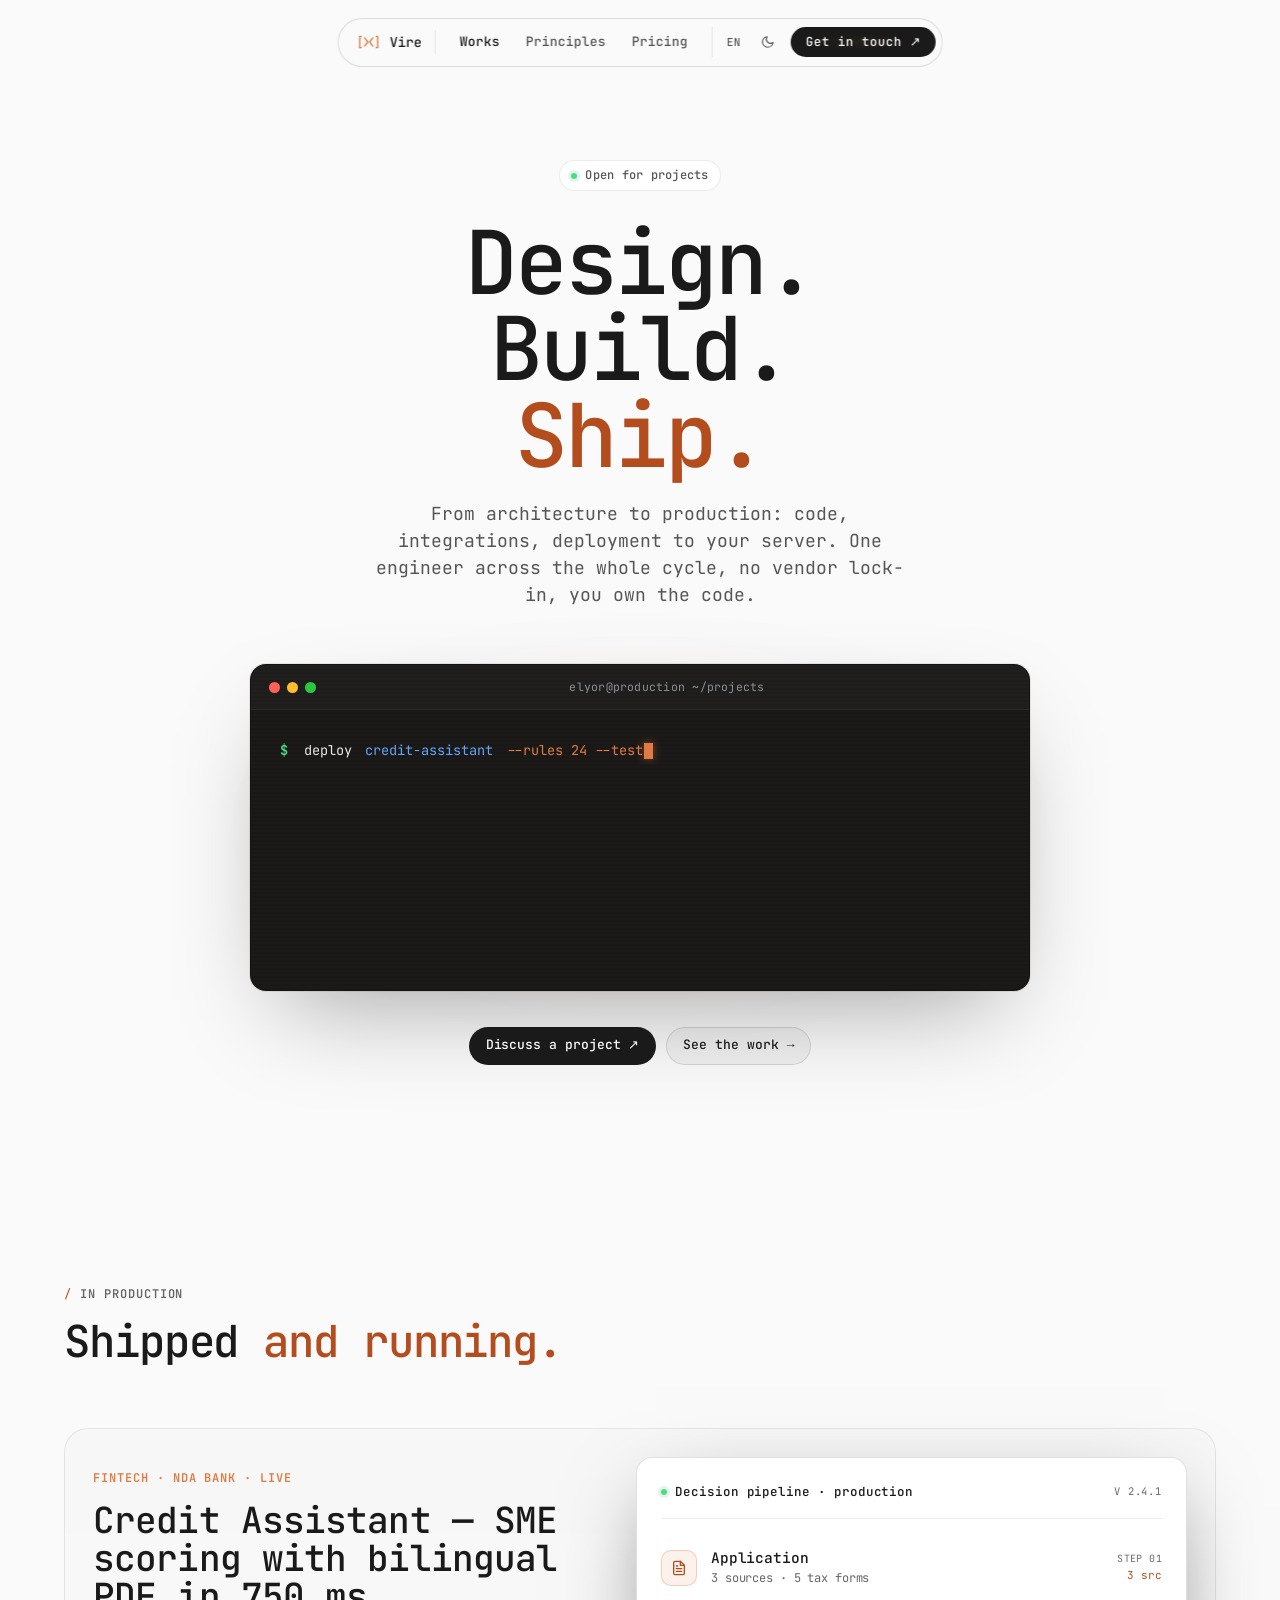
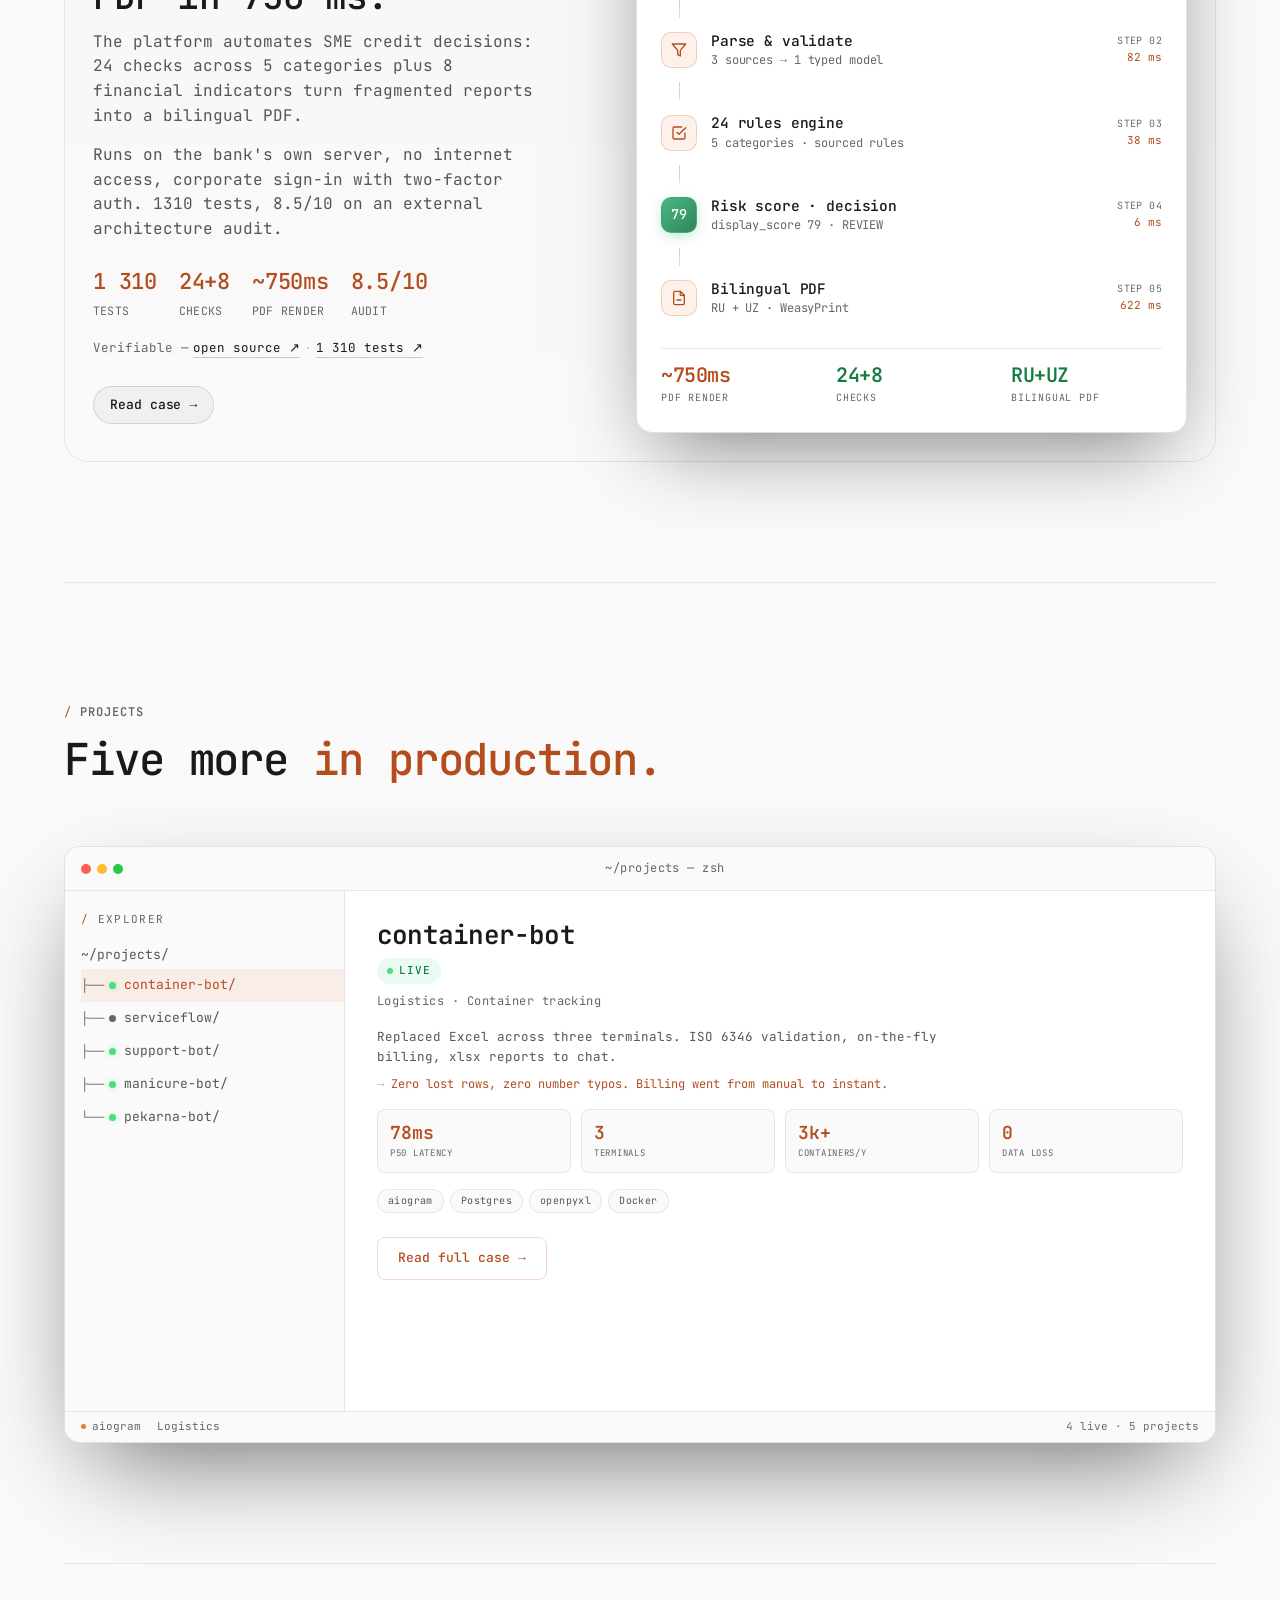
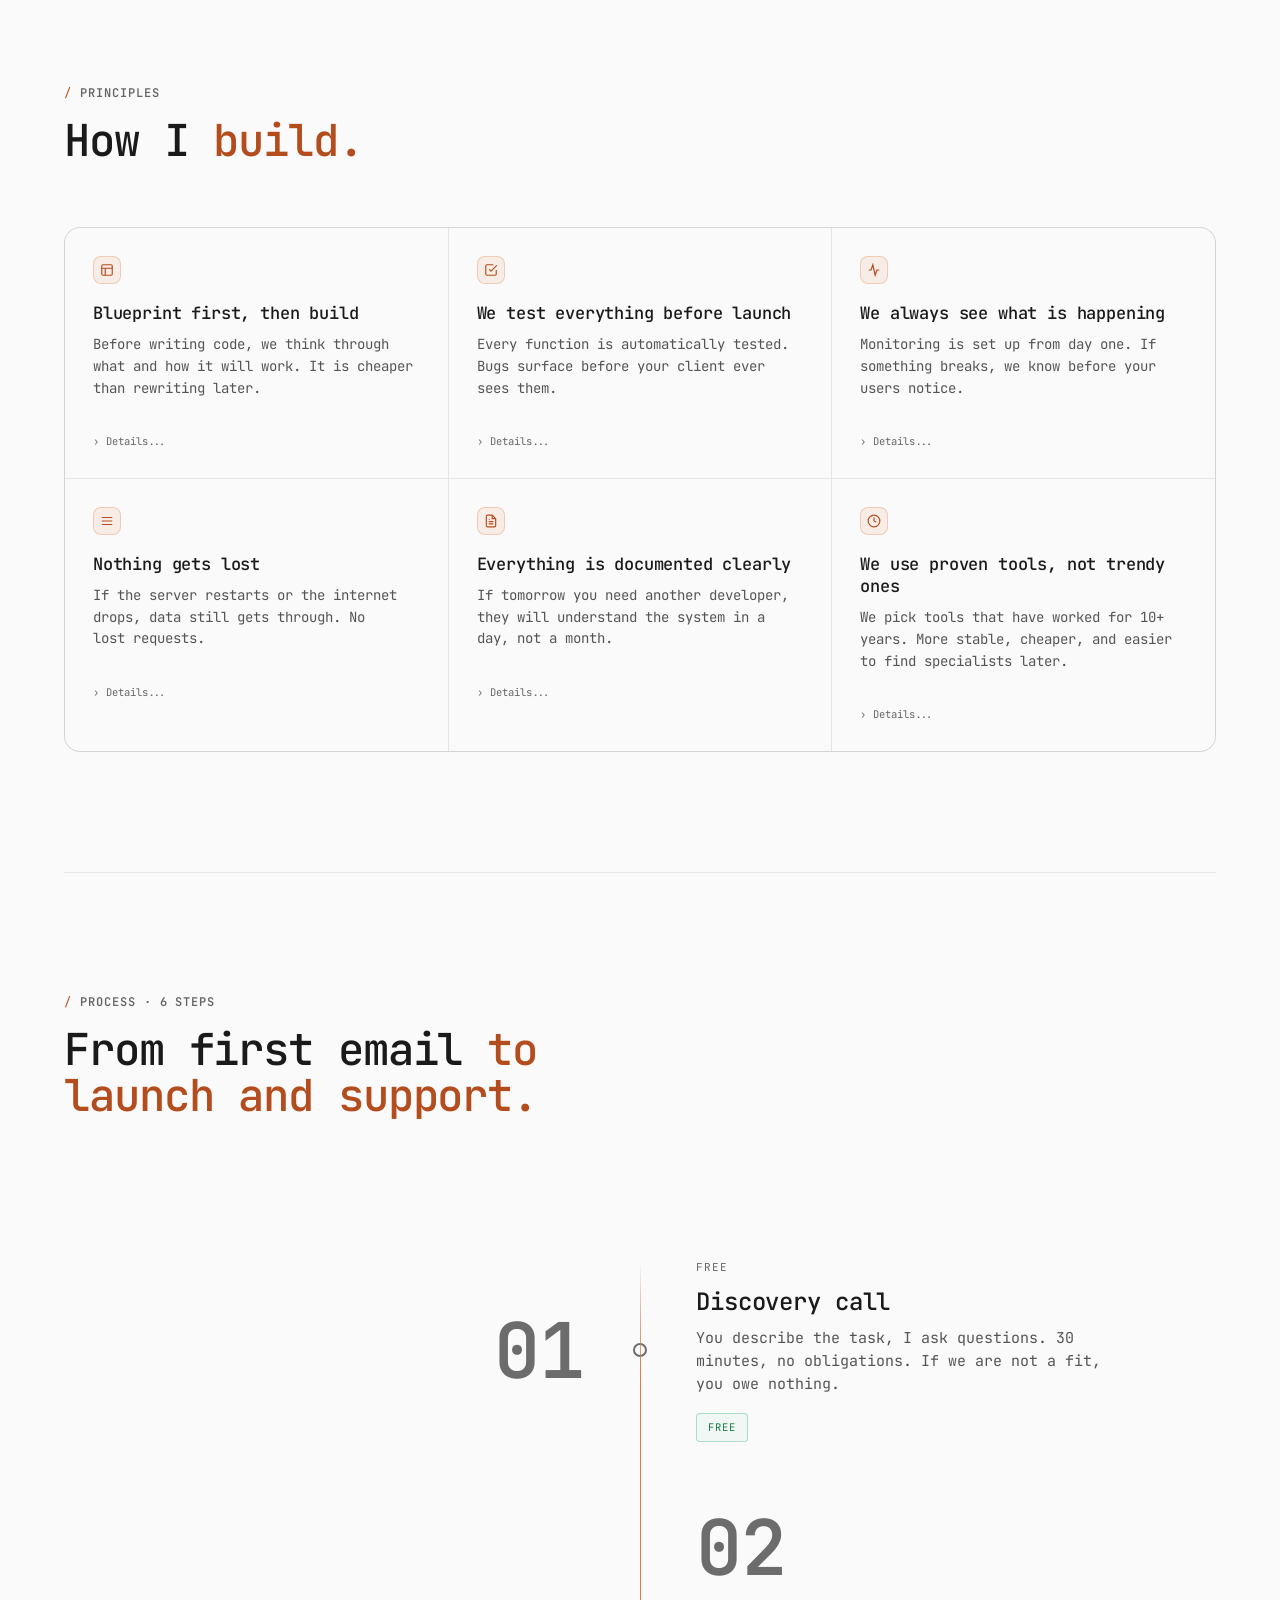
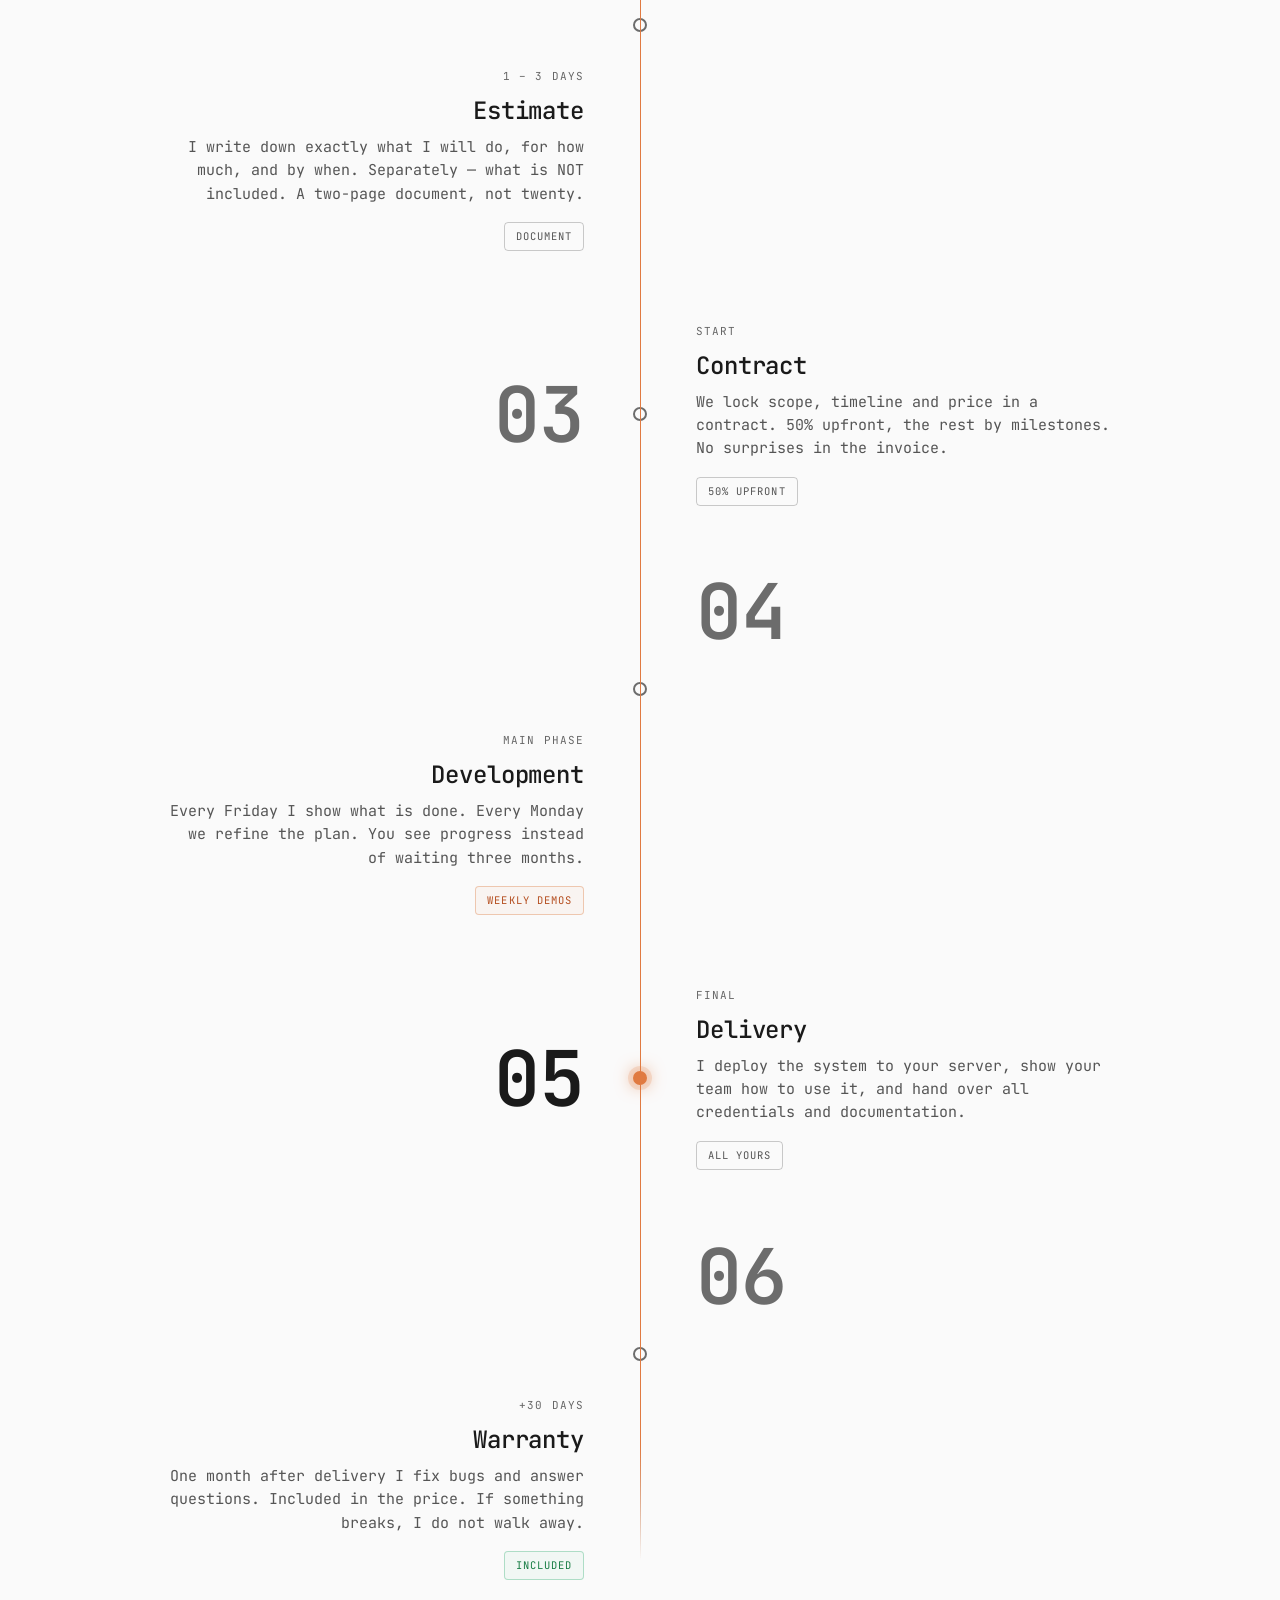
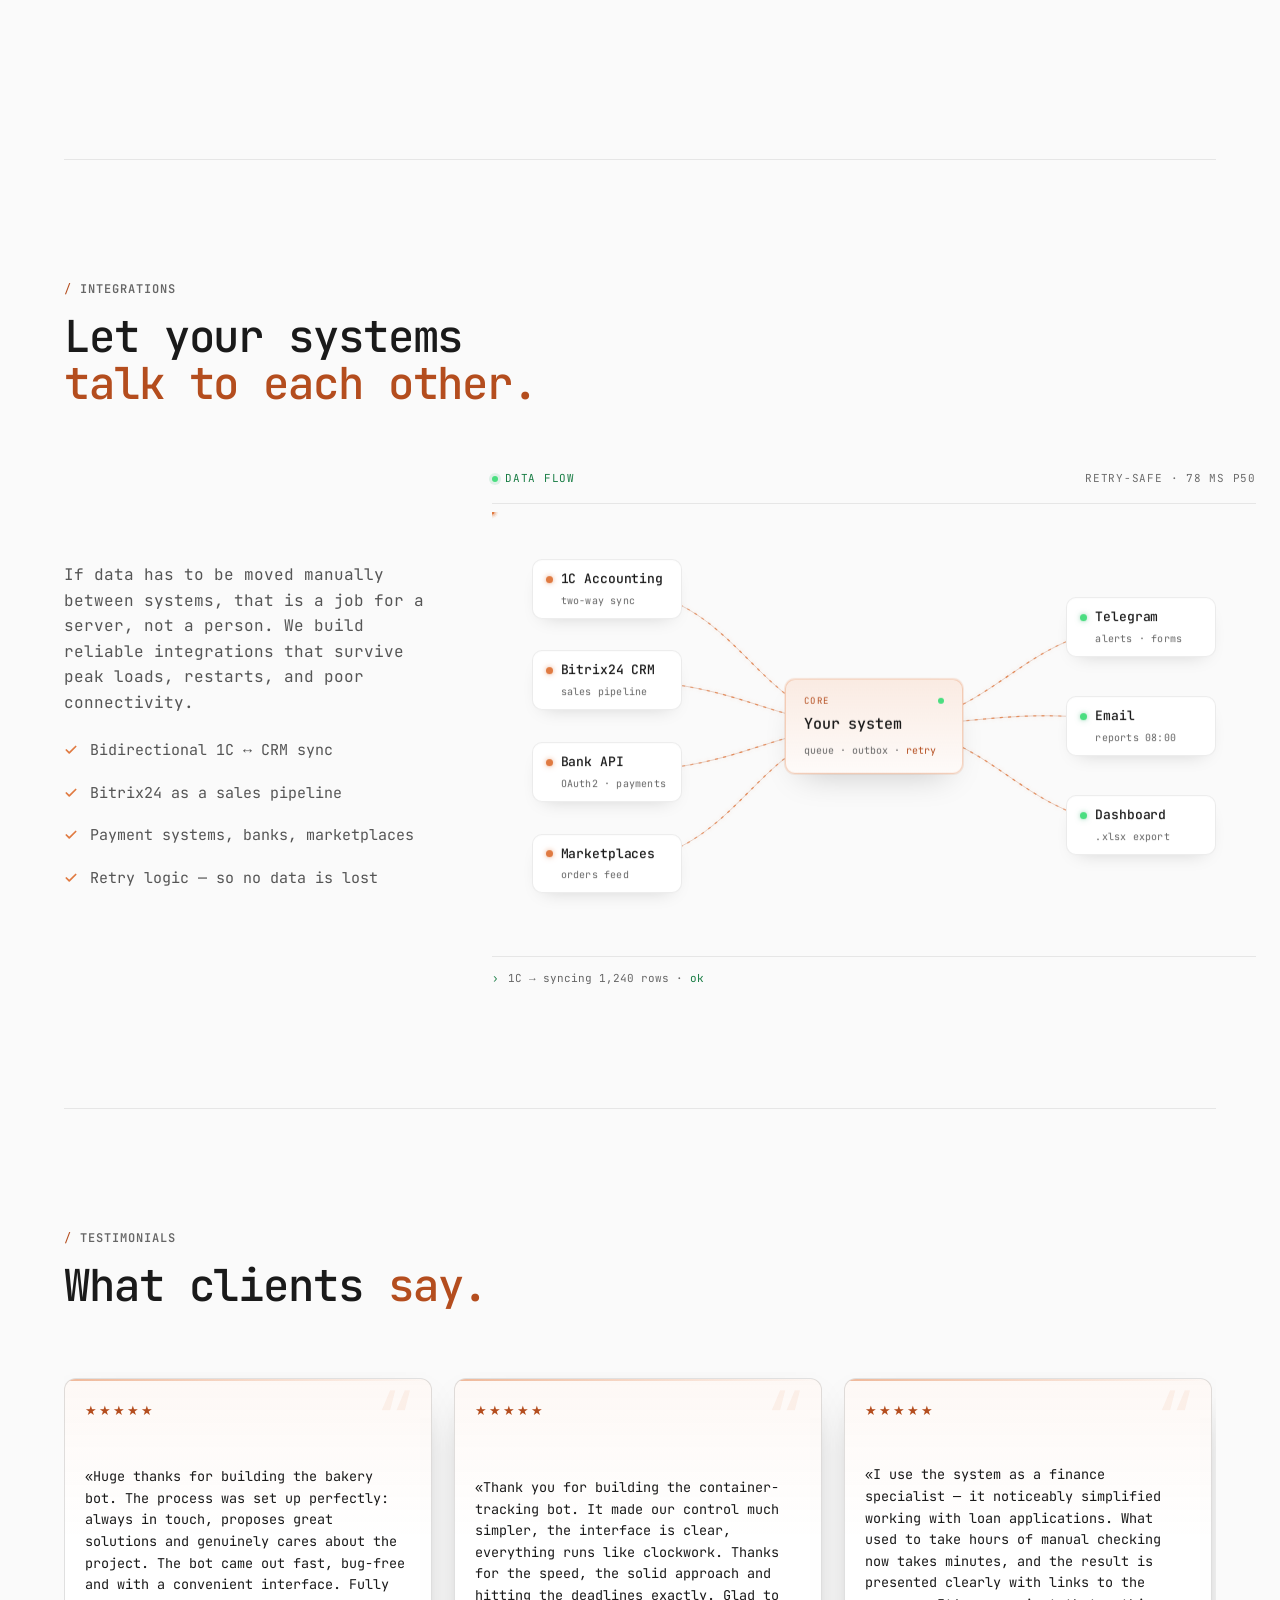
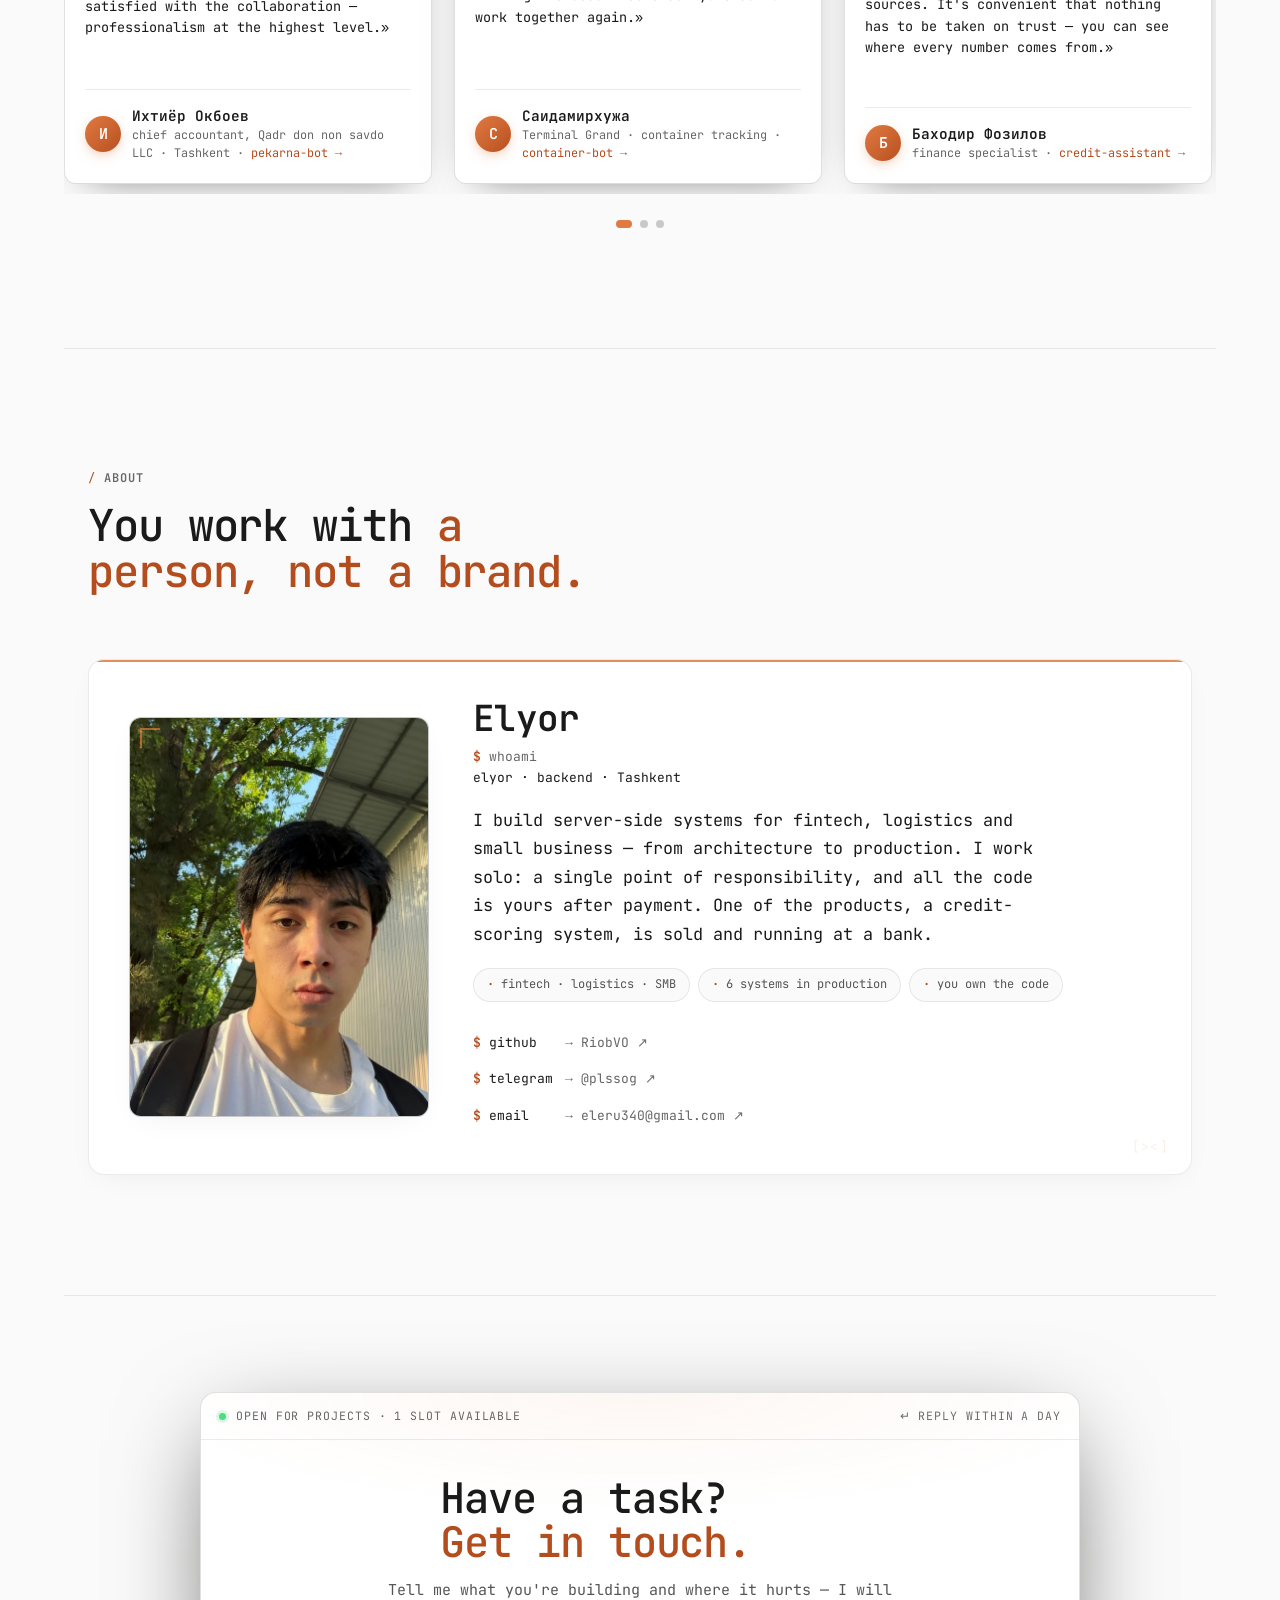
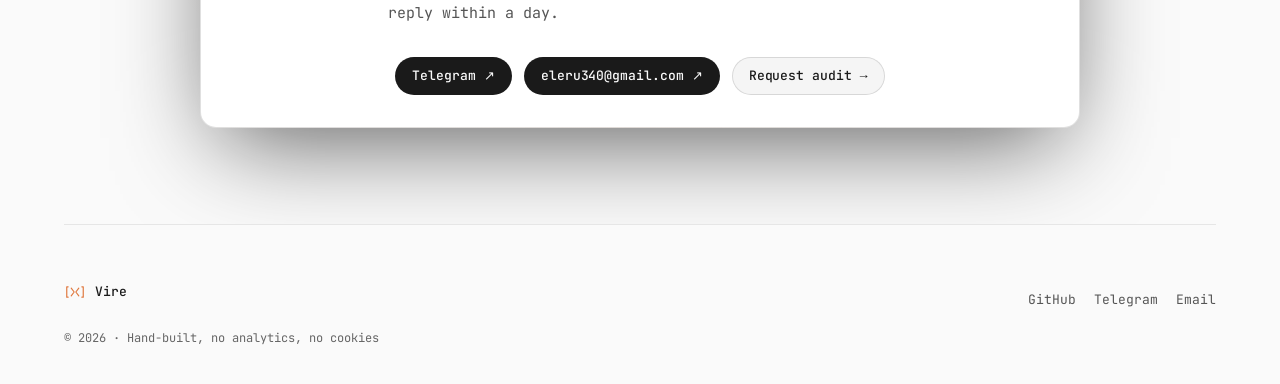
==== commit f507dd38: "feat(nav): rename services page to pricing, reorder nav, add 301 The pricing page is now /pricing wi" ====
--- a/index.html
+++ b/index.html
@@ -70,8 +70,8 @@
   </a>
   <div class="links">
     <a href="/#work" class="current"><span data-lang="ru">Работы</span><span data-lang="en">Works</span></a>
-    <a href="/services"><span data-lang="ru">Услуги</span><span data-lang="en">Services</span></a>
     <a href="/#principles"><span data-lang="ru">Принципы</span><span data-lang="en">Principles</span></a>
+    <a href="/pricing"><span data-lang="ru">Цены</span><span data-lang="en">Pricing</span></a>
   </div>
   <div class="tools">
     <button type="button" class="icon-btn" data-lang-cycle aria-label="RU, switch to English">
@@ -779,7 +779,7 @@
               eleru340&#64;gmail&#46;com
               <span class="arrow">↗</span>
             </a>
-            <a href="/services#03" class="btn secondary">
+            <a href="/pricing#03" class="btn secondary">
               <span data-lang="ru">Запросить аудит</span><span data-lang="en">Request audit</span>
               <span class="arrow">→</span>
             </a>
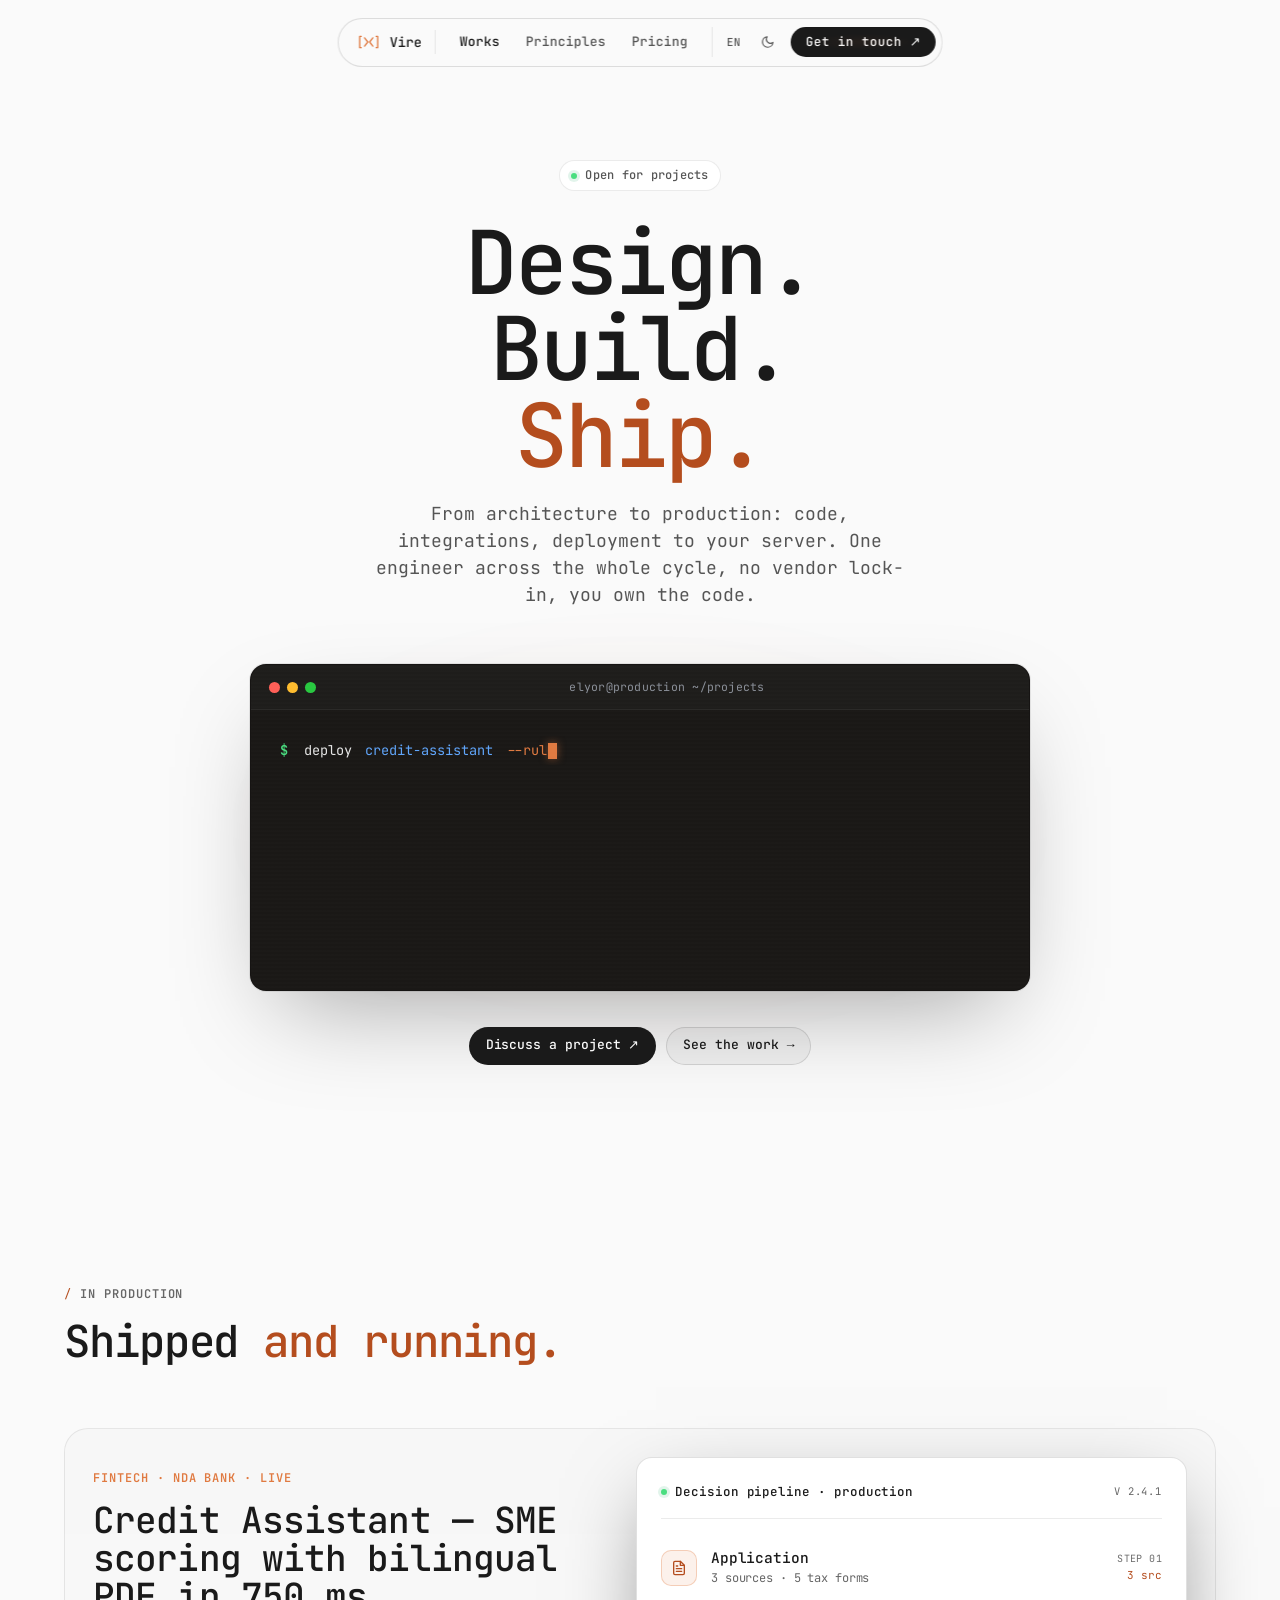
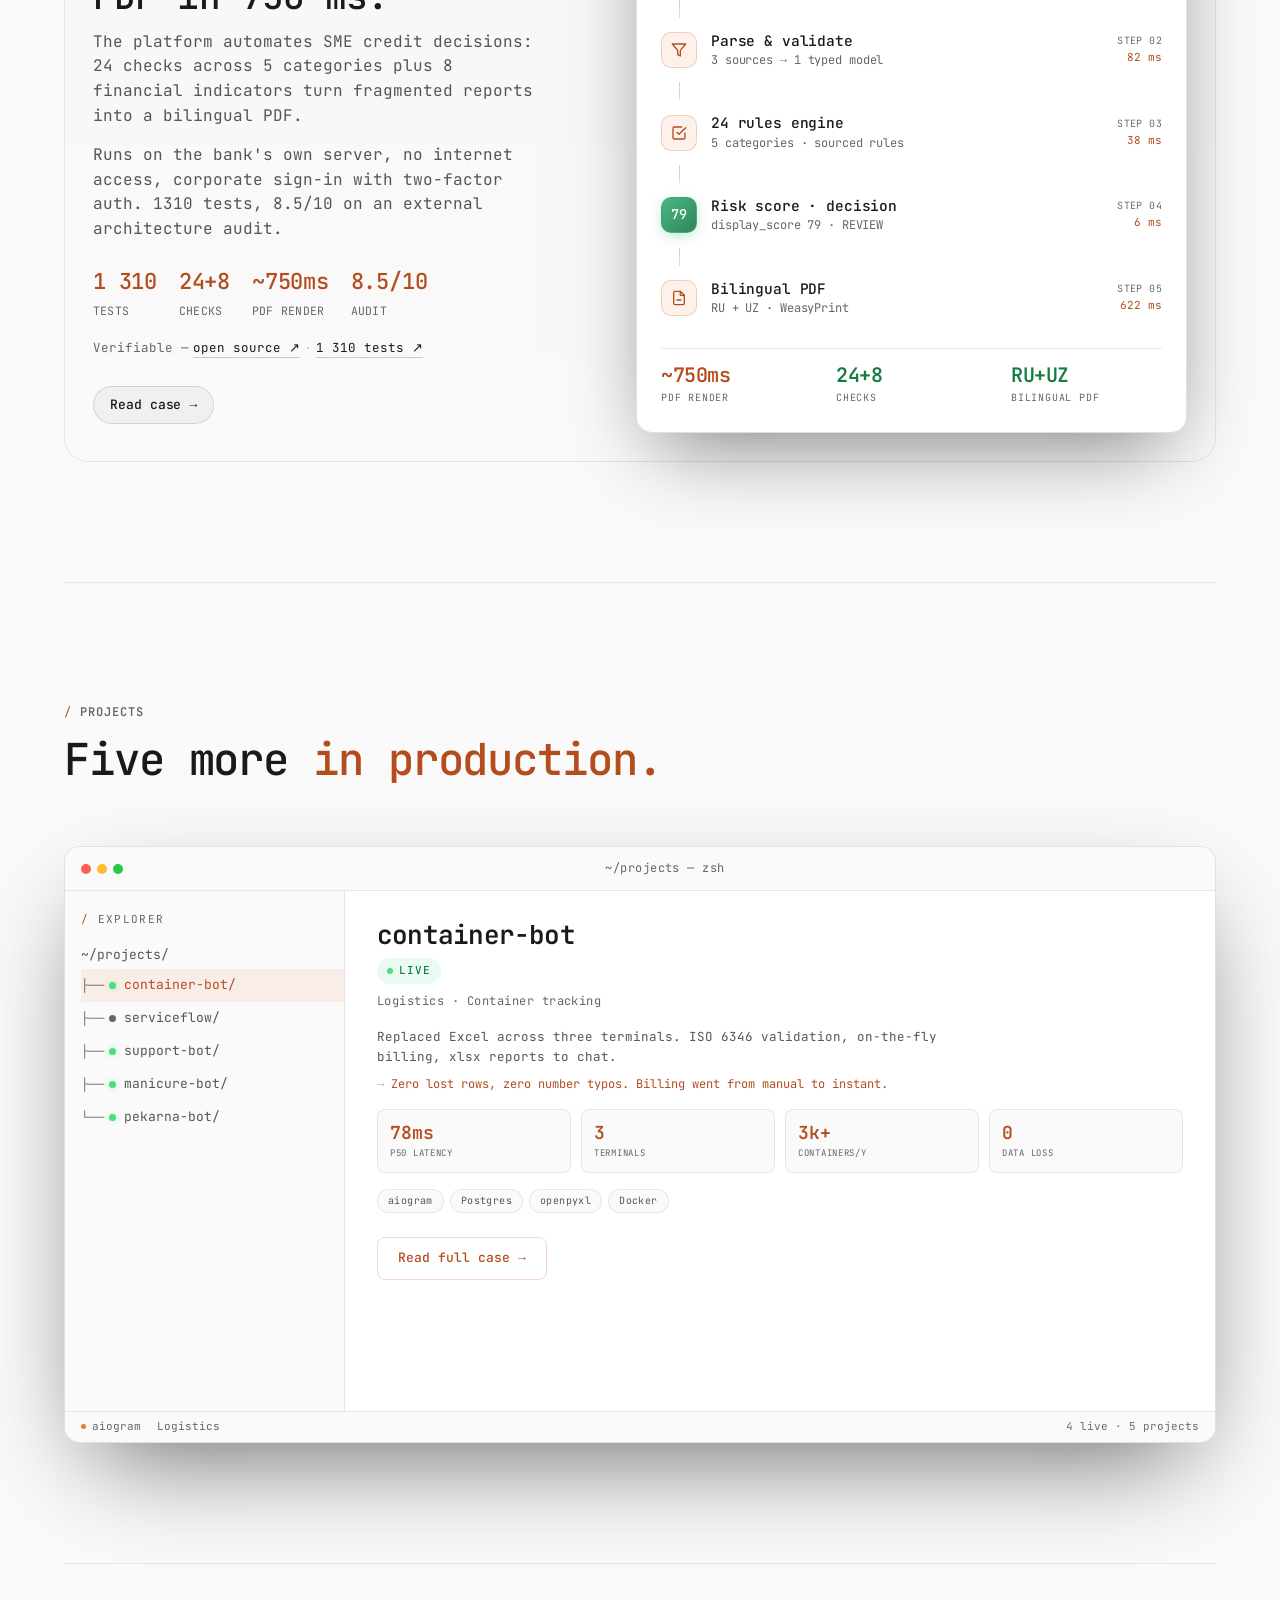
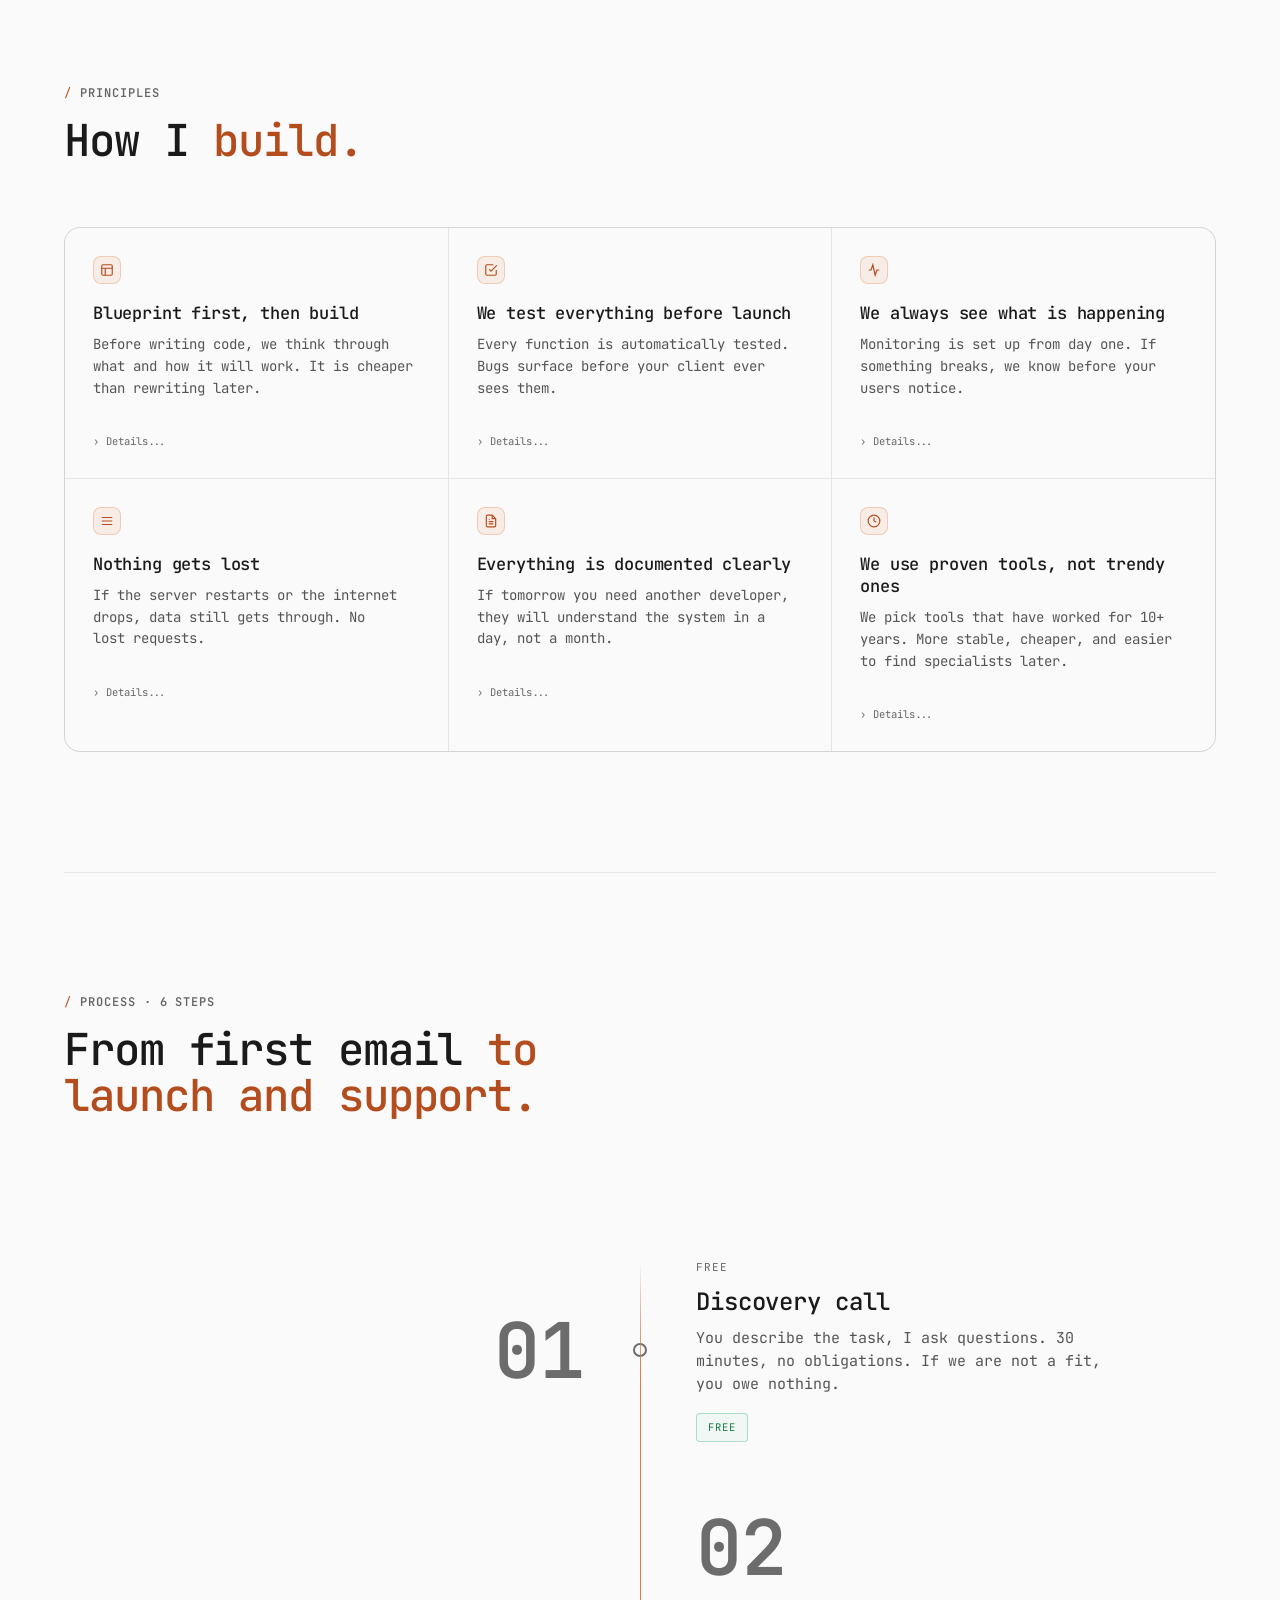
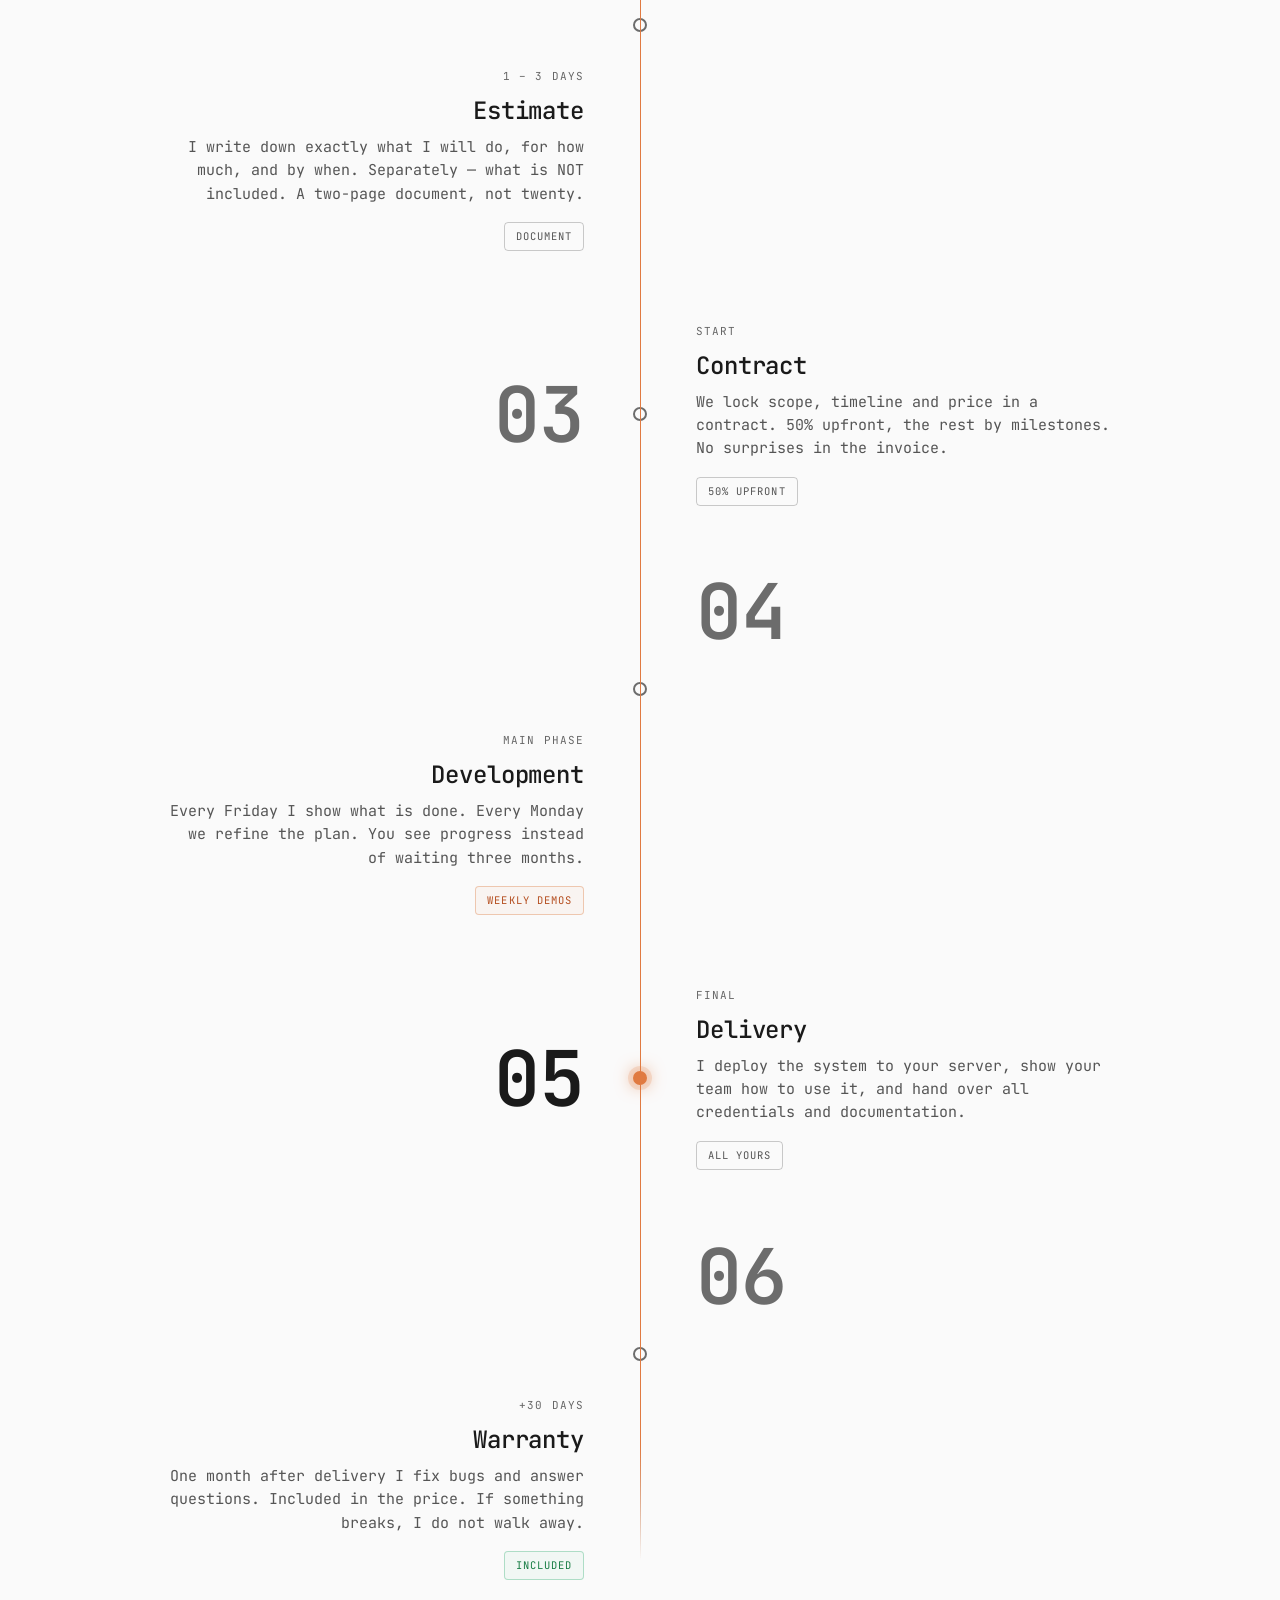
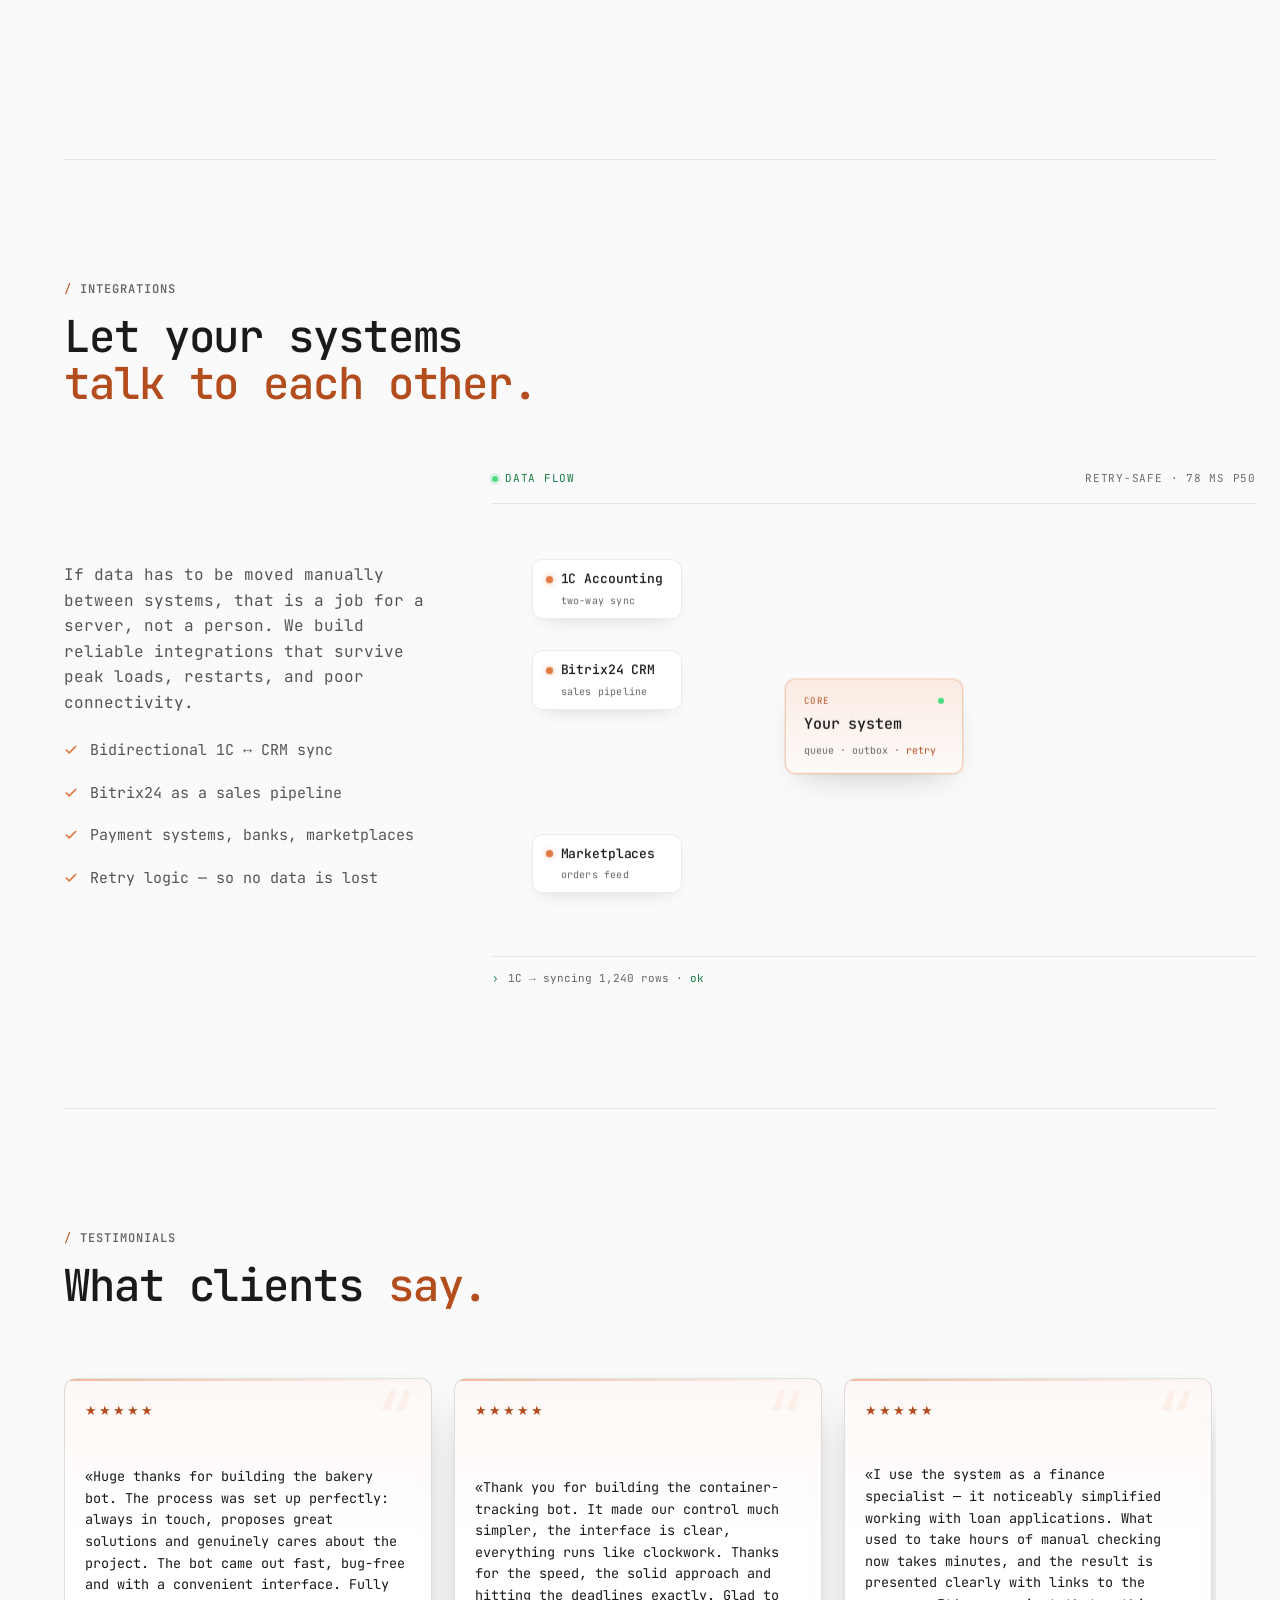
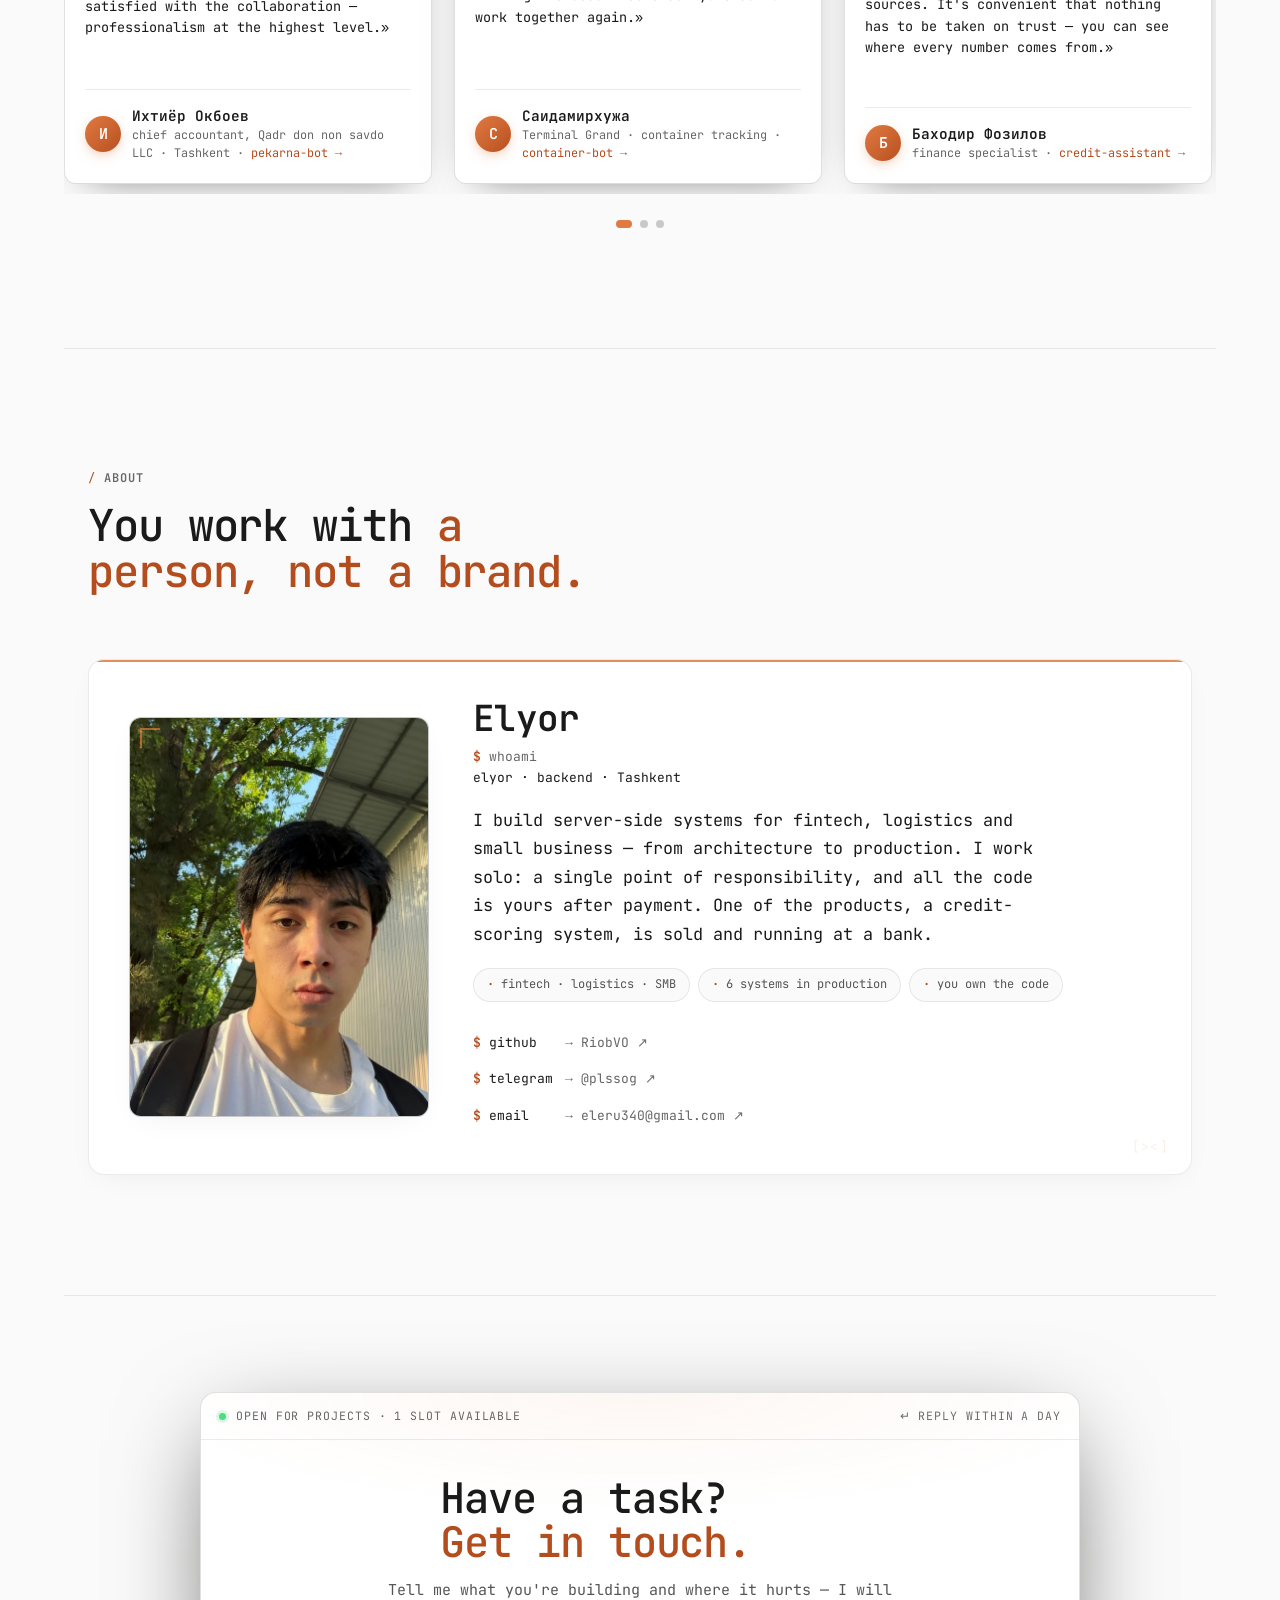
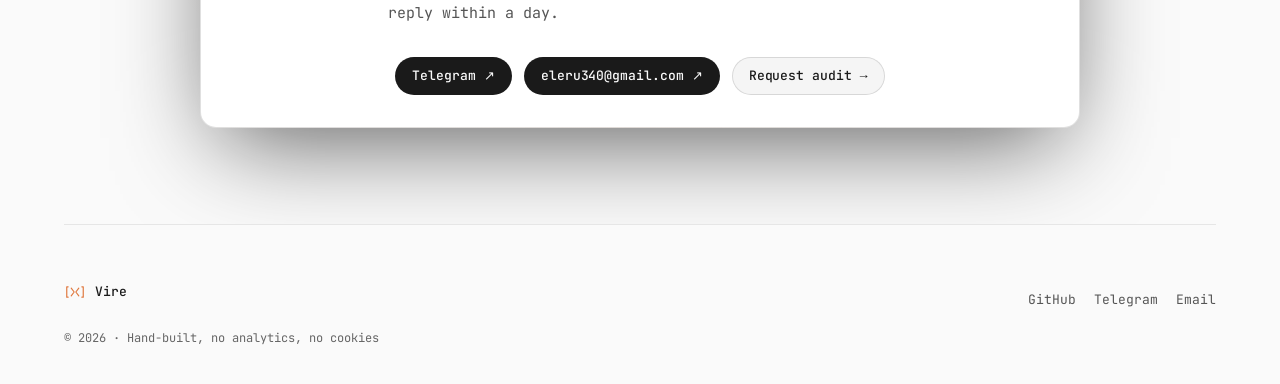
==== commit 76f40abd: "fix(a11y): form labels, pricing h1, dark contrast, landmarks - associate contact-form labels with th" ====
--- a/index.html
+++ b/index.html
@@ -329,7 +329,7 @@
       </div>
       <div class="ws-split">
         <aside class="ws-tree" id="wsTree"></aside>
-        <main class="ws-detail" id="wsDetail"></main>
+        <div class="ws-detail" id="wsDetail"></div>
       </div>
       <div class="ws-statusbar" id="wsStatus"></div>
       <noscript>
--- a/styles/base.css
+++ b/styles/base.css
@@ -166,7 +166,7 @@
   --text:         #e5e5e5;
   --text-muted:   #888888;
   --text-dim:     #8a8a8a;
-  --text-faint:   #707070;
+  --text-faint:   #8c8c8c;   /* AA: 5.18:1 на --bg, 4.73:1 на --bg-elev, 4.56:1 на input (был #707070 = 3.5:1, провал) */
 
   /* Accents — Boris orange */
   --accent:       #E07A41;
--- a/styles/components.css
+++ b/styles/components.css
@@ -1224,7 +1224,10 @@
 
 /* Mobile — collapse to single column */
 @media (max-width: 760px) {
-  .process-timeline::before {
+  /* Шина И линия-прогресс уходят к левому рельсу (где точки). Без второго
+     селектора .pt-progress оставалась на left:50% и резала текст по центру. */
+  .process-timeline::before,
+  .process-timeline .pt-progress {
     left: 20px;
   }
   .process-timeline .pt-step,
@@ -1480,7 +1483,7 @@
 }
 .tier.featured::before {
   all: unset;
-  content: 'Recommended';
+  content: 'end-to-end';
   position: absolute;
   top: 14px;
   right: 20px;
@@ -1504,7 +1507,7 @@
   letter-spacing: 0.06em;
   margin-bottom: 8px;
 }
-.tier h3 {
+.tier h2 {
   font-size: 24px;
   font-weight: 500;
   letter-spacing: -0.015em;
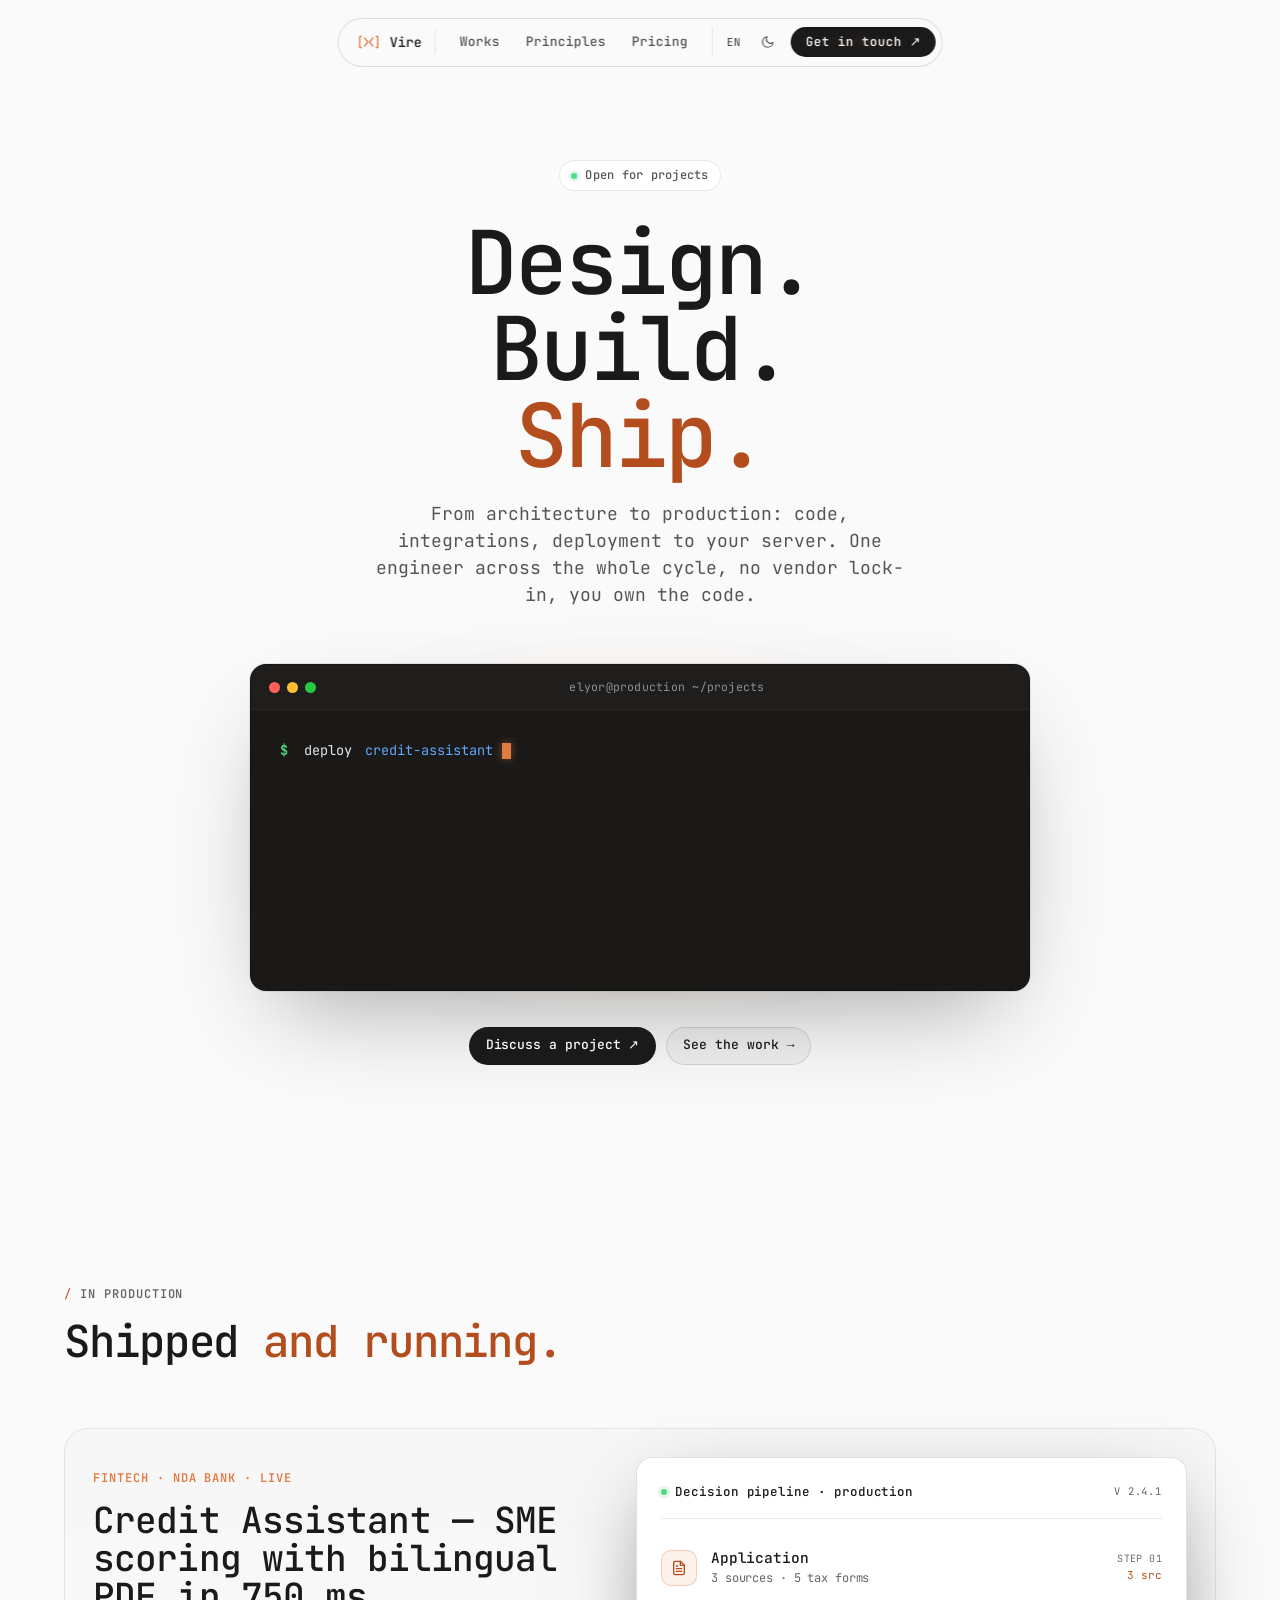
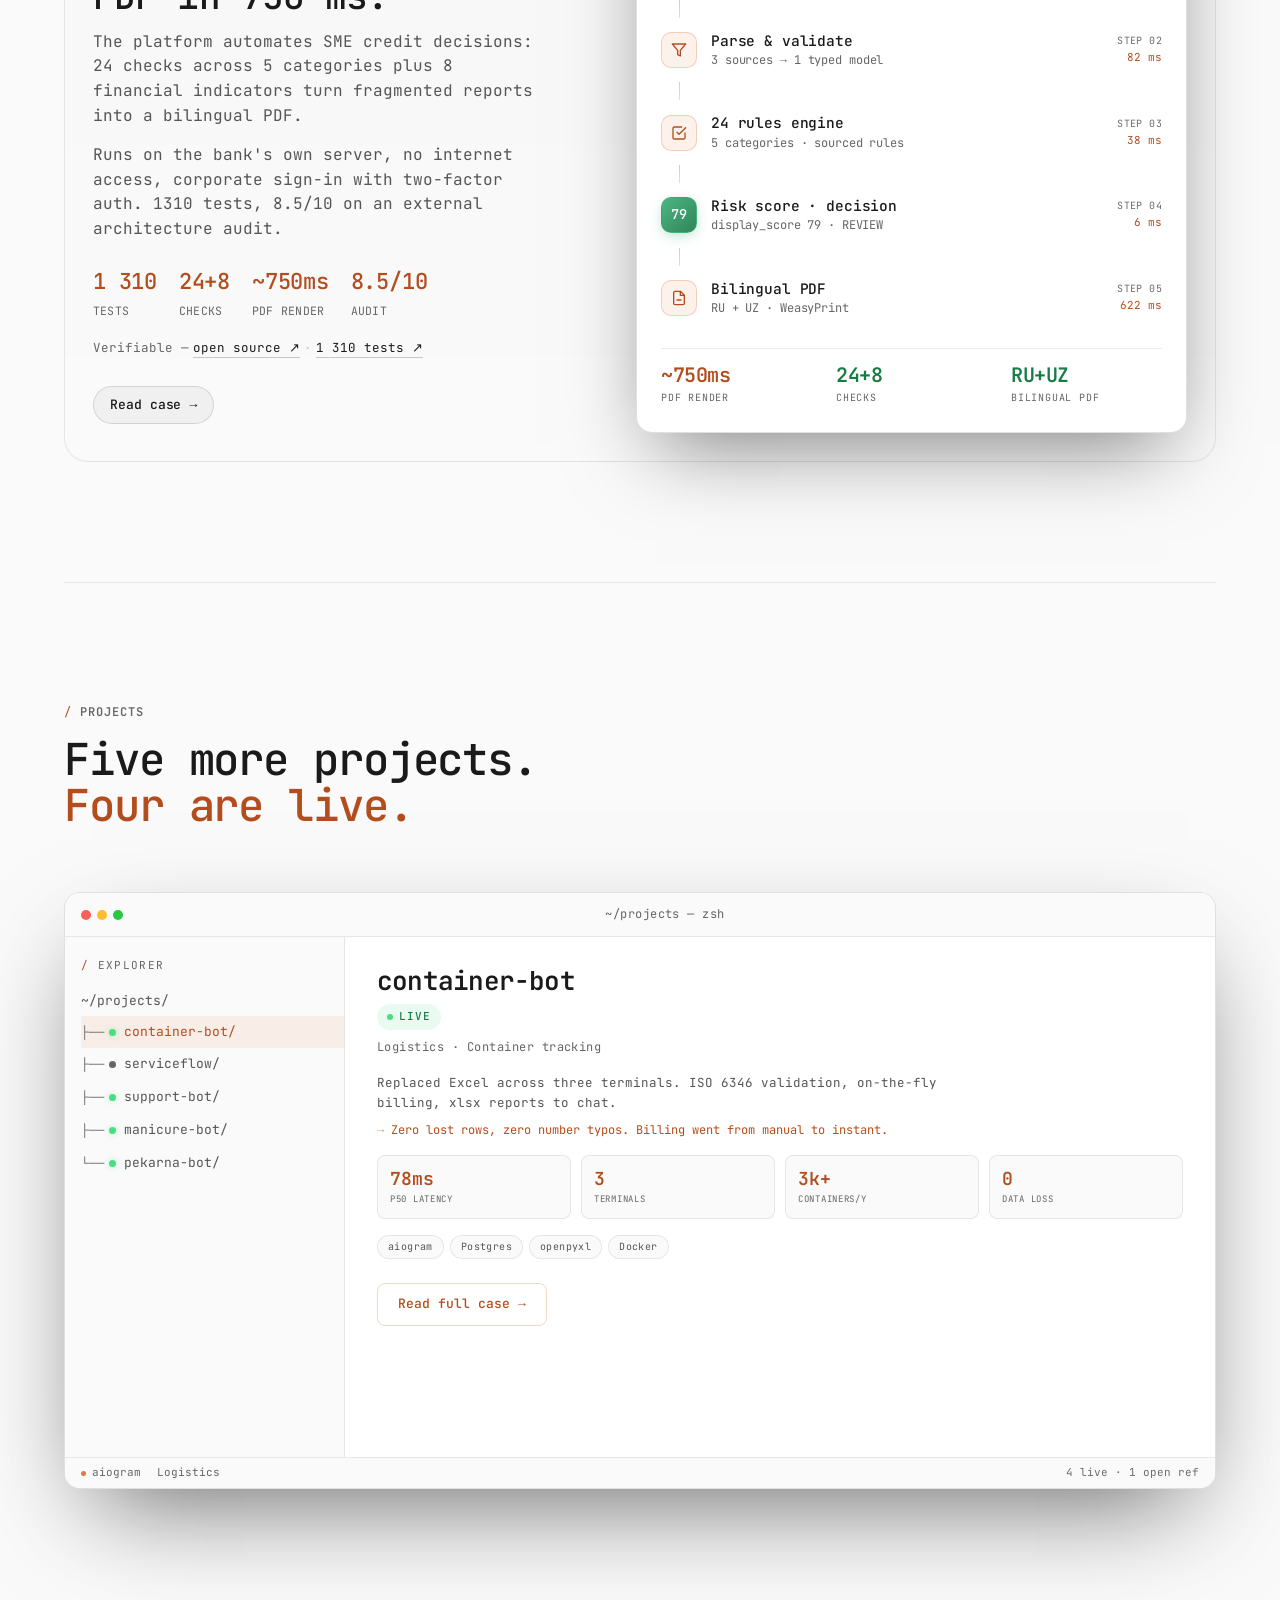
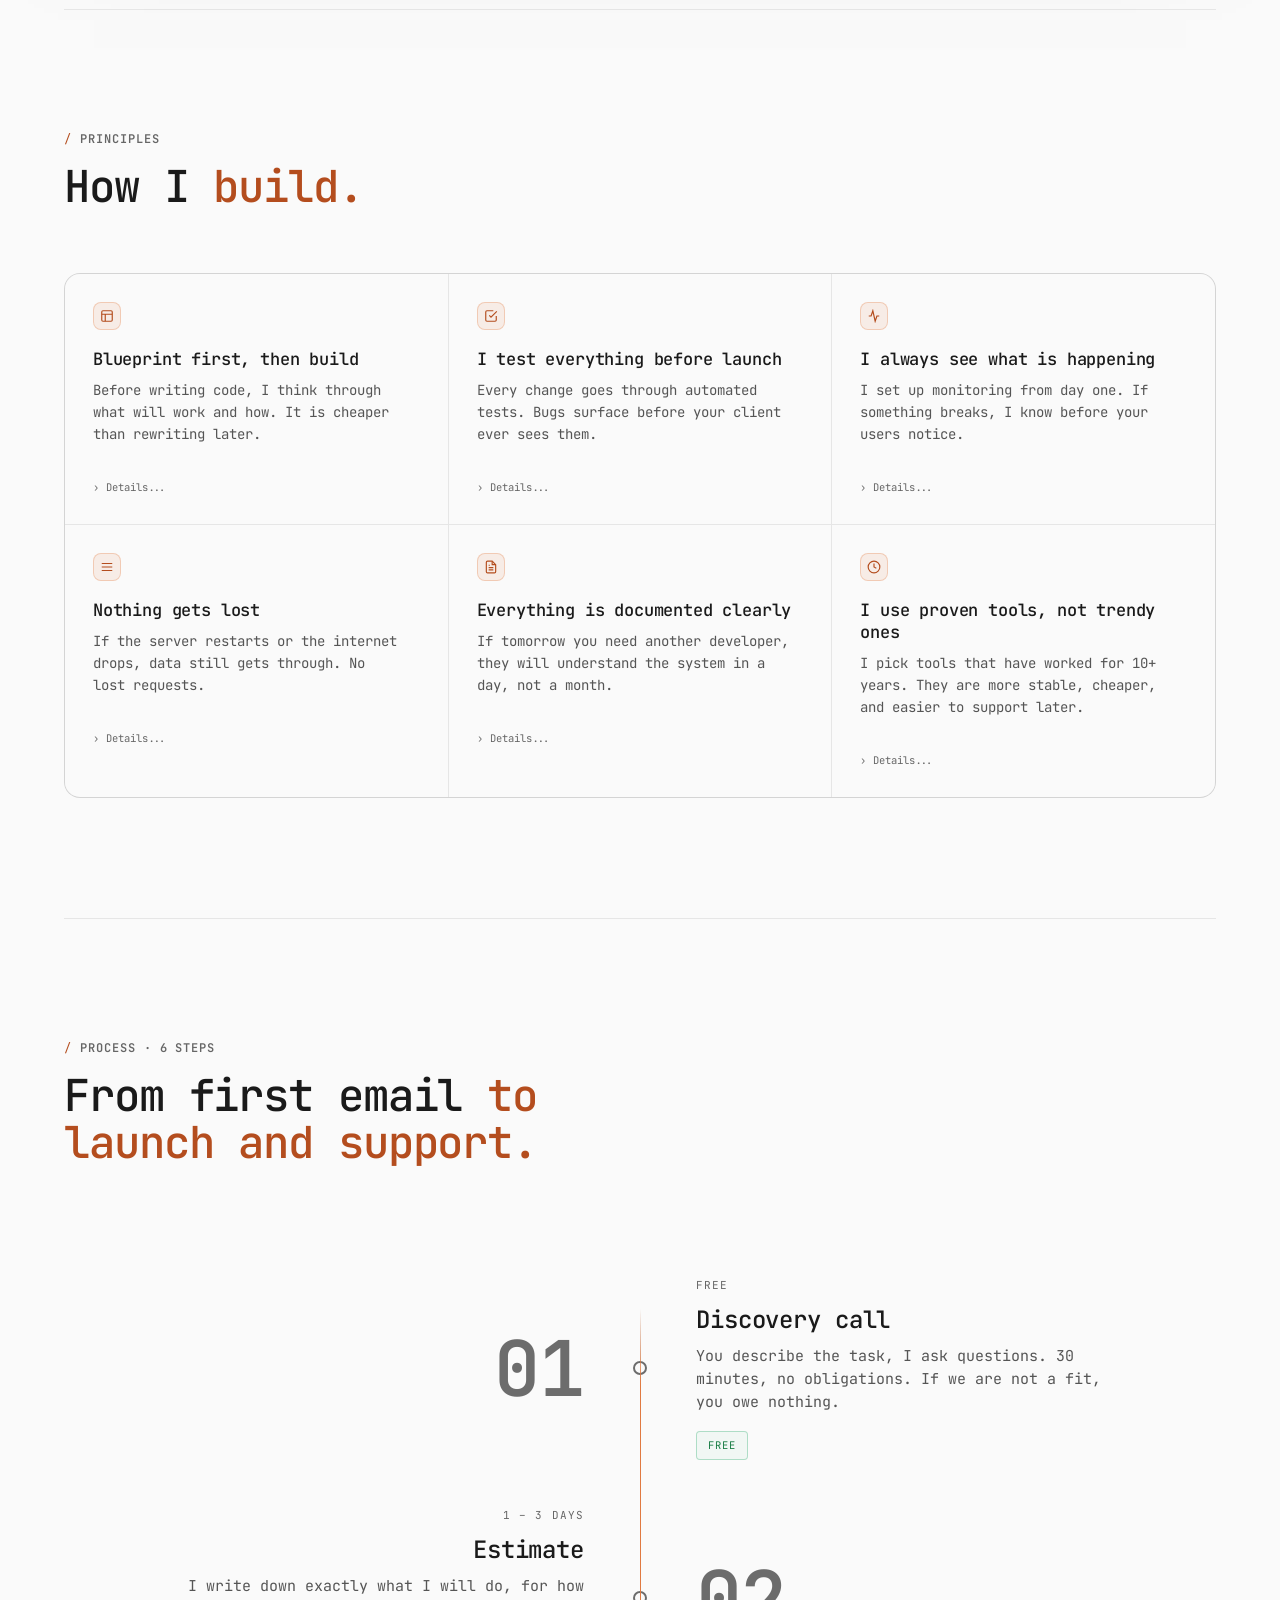
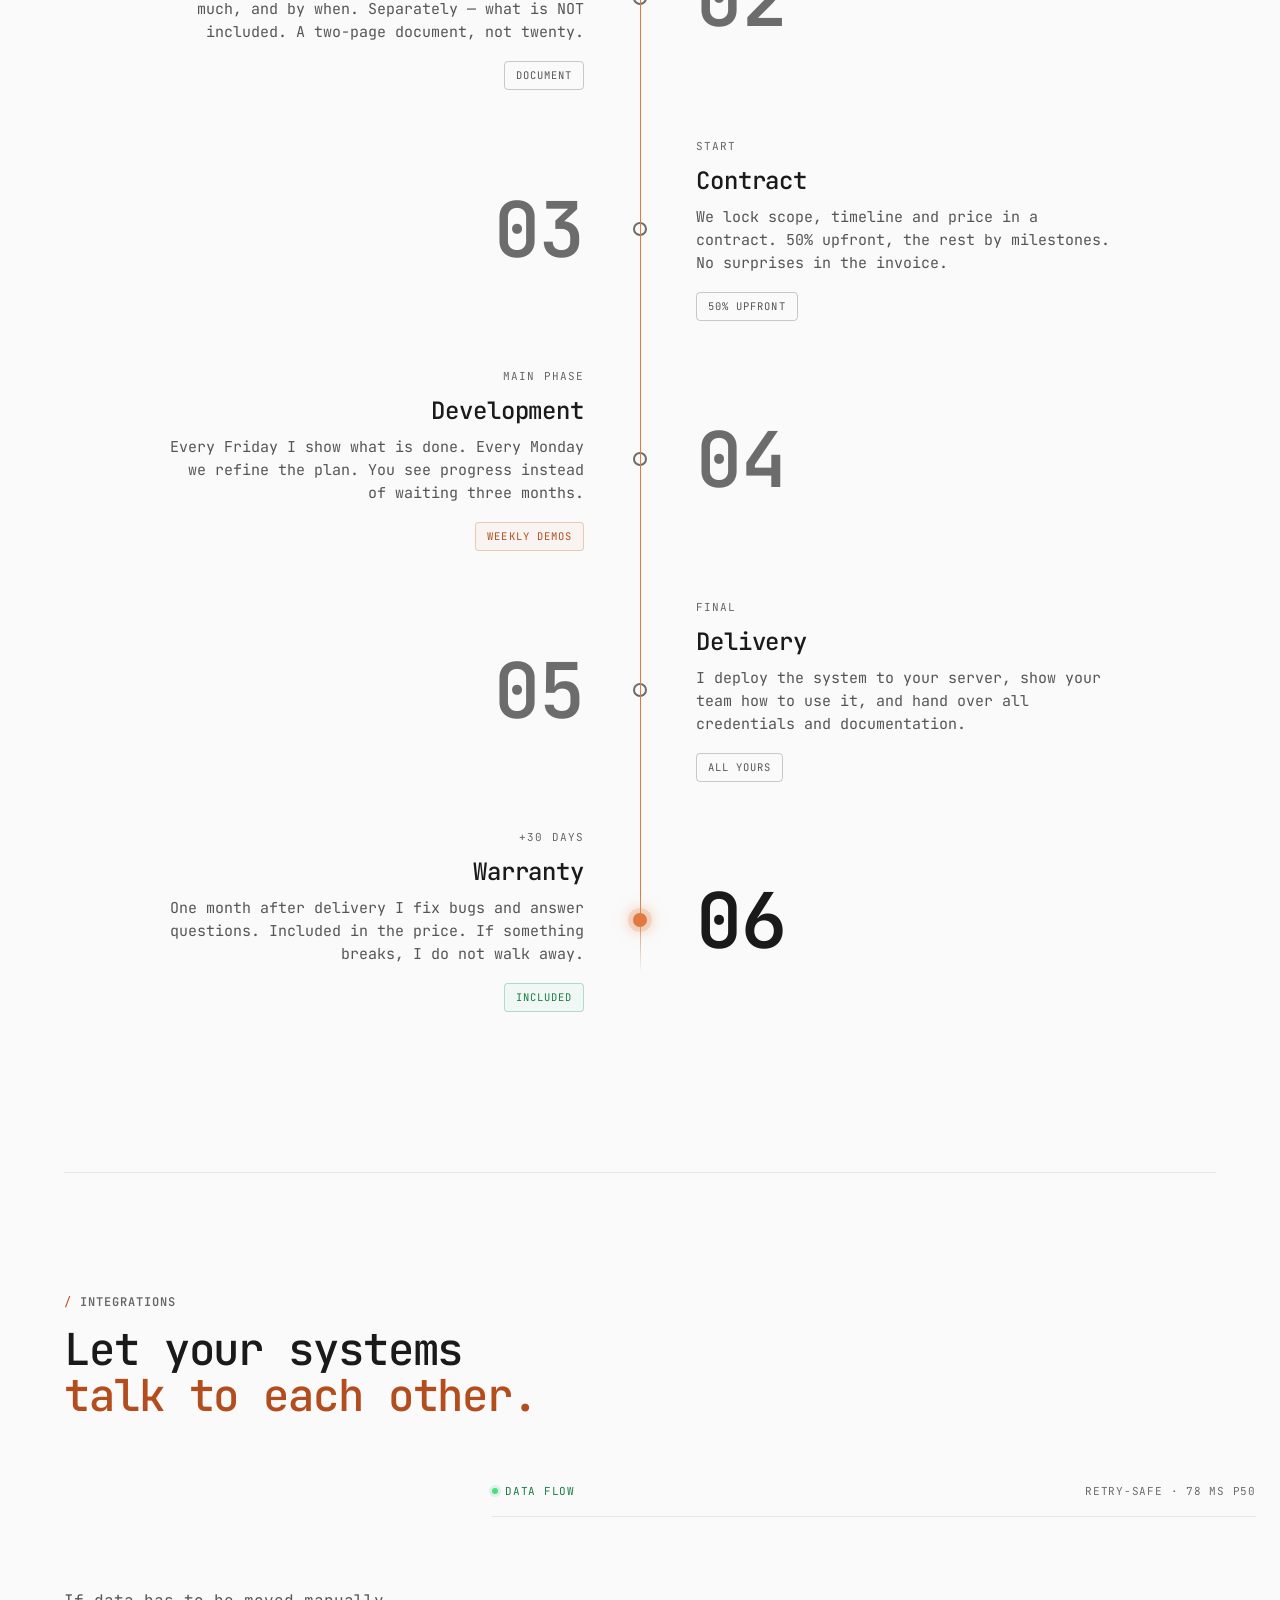
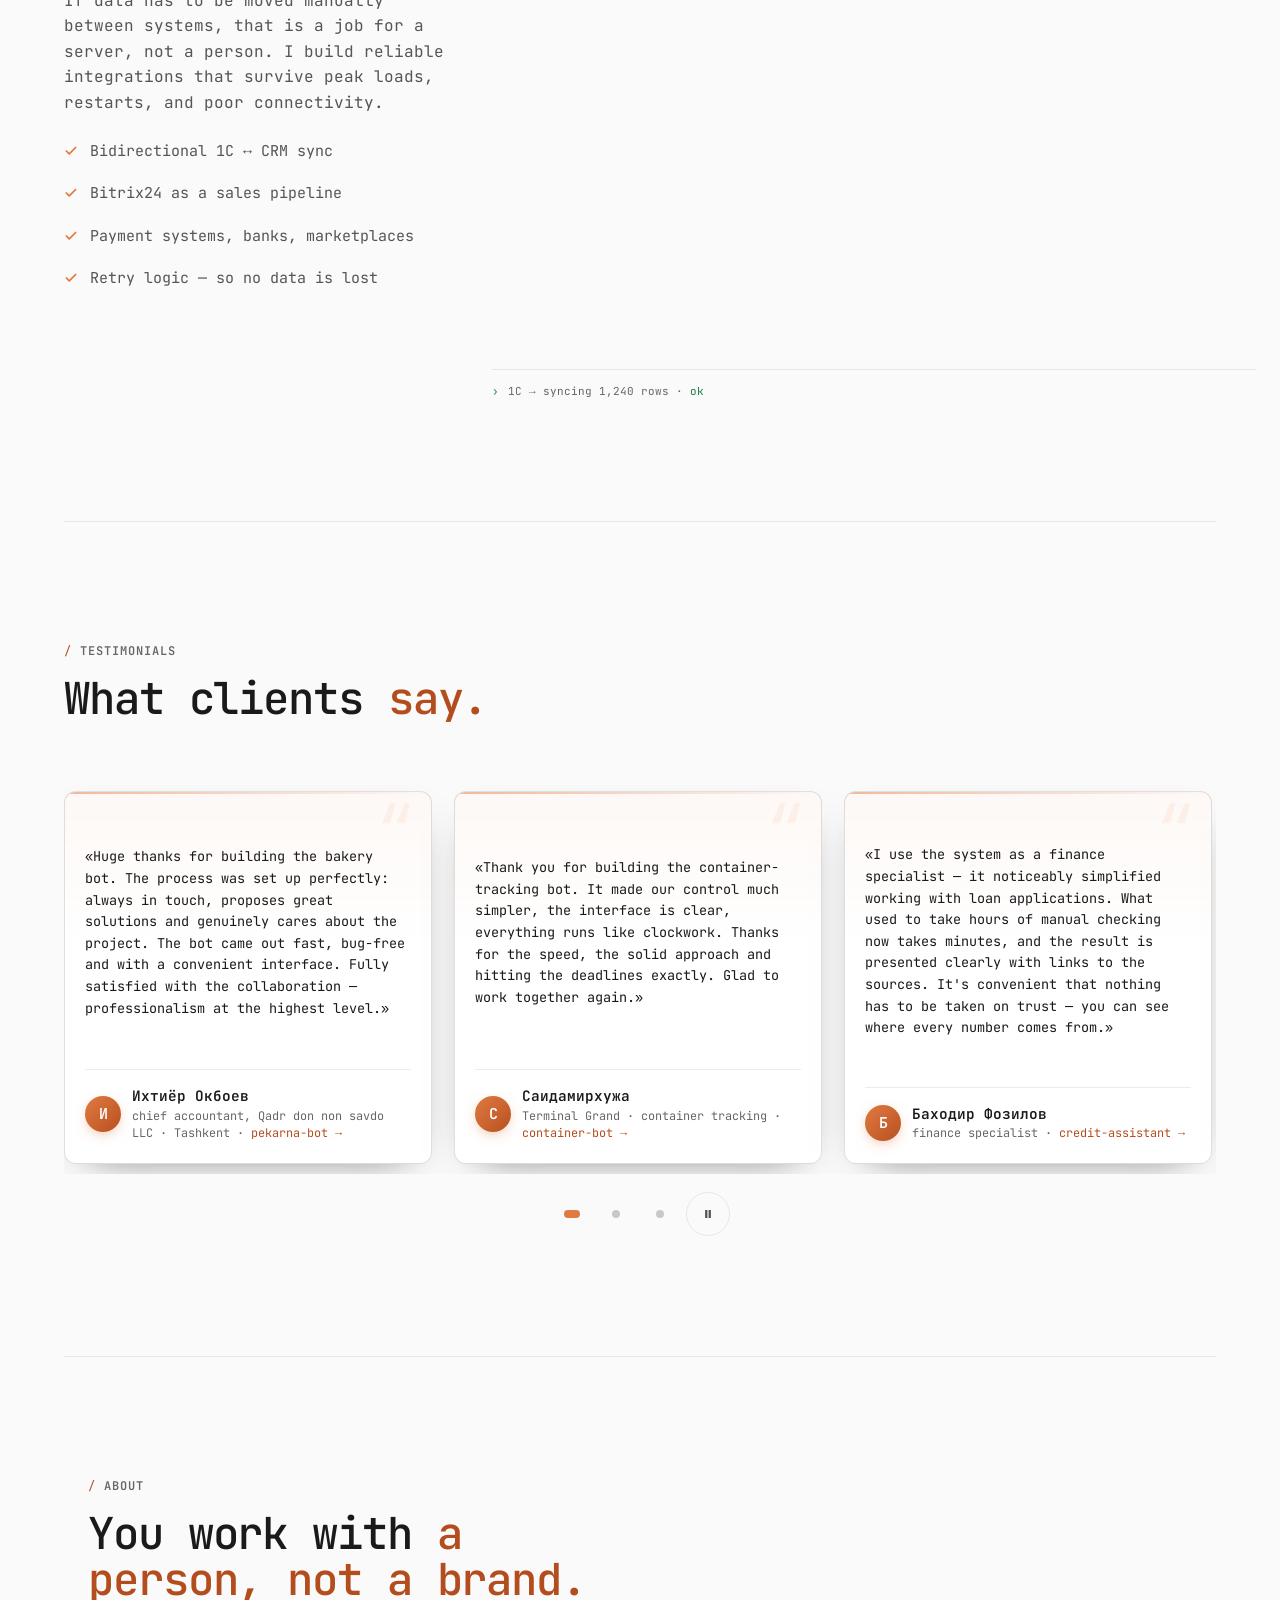
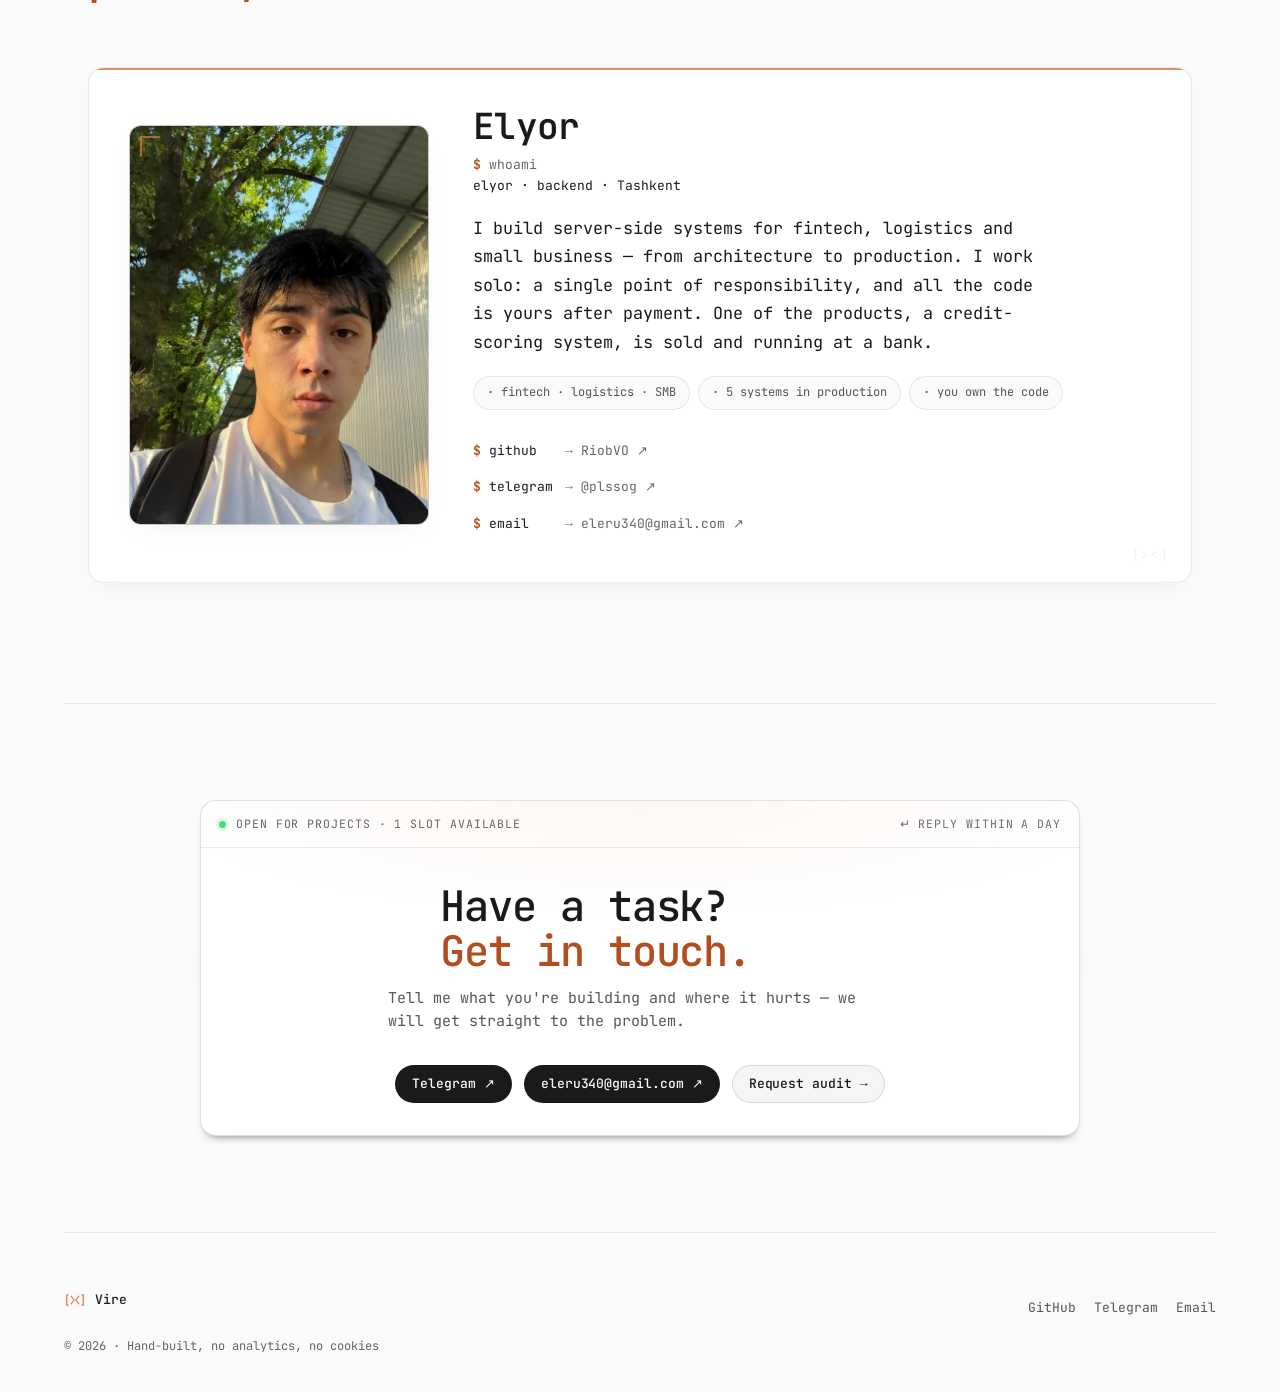
==== commit c9c4dcb4: "fix(home): improve mobile trust and accessibility Resolve mobile overflow and CTA ordering, synchron" ====
--- a/index.html
+++ b/index.html
@@ -69,7 +69,7 @@
     <span>Vire</span>
   </a>
   <div class="links">
-    <a href="/#work" class="current"><span data-lang="ru">Работы</span><span data-lang="en">Works</span></a>
+    <a href="/#work"><span data-lang="ru">Работы</span><span data-lang="en">Works</span></a>
     <a href="/#principles"><span data-lang="ru">Принципы</span><span data-lang="en">Principles</span></a>
     <a href="/pricing"><span data-lang="ru">Цены</span><span data-lang="en">Pricing</span></a>
   </div>
@@ -186,7 +186,7 @@
         <span class="kicker no-bar" style="color: var(--accent-cyan);">Fintech · NDA bank · live</span>
         <h3><span data-lang="ru">Credit Assistant — скоринг заявок малого бизнеса, двуязычный PDF за 750&nbsp;мс.</span><span data-lang="en">Credit Assistant — SME scoring with bilingual PDF in 750&nbsp;ms.</span></h3>
         <p>
-          <span data-lang="ru">Платформа автоматизирует кредитное решение по малому бизнесу: 24 проверки в 5 категориях плюс 8 финансовых показателей превращают разрозненную отчётность в bilingual PDF.</span><span data-lang="en">The platform automates SME credit decisions: 24 checks across 5 categories plus 8 financial indicators turn fragmented reports into a bilingual PDF.</span>
+          <span data-lang="ru">Платформа автоматизирует кредитное решение по малому бизнесу: 24 проверки в 5 категориях плюс 8 финансовых показателей превращают разрозненную отчётность в двуязычный PDF.</span><span data-lang="en">The platform automates SME credit decisions: 24 checks across 5 categories plus 8 financial indicators turn fragmented reports into a bilingual PDF.</span>
         </p>
         <p>
           <span data-lang="ru">Работает на сервере банка без выхода в интернет, вход по корпоративному логину с двухфакторной защитой. 1310 тестов, 8.5/10 на внешнем аудите архитектуры.</span><span data-lang="en">Runs on the bank's own server, no internet access, corporate sign-in with two-factor auth. 1310 tests, 8.5/10 on an external architecture audit.</span>
@@ -319,7 +319,7 @@
   <section class="spread" id="work">
     <div class="section-head reveal">
       <span class="kicker"><span data-lang="ru">Проекты</span><span data-lang="en">Projects</span></span>
-      <h2 class="headline"><span data-lang="ru">Ещё пять <span class="accent-gradient">в продакшене.</span></span><span data-lang="en">Five more <span class="accent-gradient">in production.</span></span></h2>
+      <h2 class="headline"><span data-lang="ru">Ещё пять проектов. <span class="accent-gradient">Четыре запущены.</span></span><span data-lang="en">Five more projects. <span class="accent-gradient">Four are live.</span></span></h2>
     </div>
 
     <div class="workstation reveal d1">
@@ -360,7 +360,7 @@
           <svg aria-hidden="true" focusable="false" viewBox="0 0 24 24" fill="none" stroke="currentColor" stroke-width="2"><rect x="3" y="3" width="18" height="18" rx="2"/><path d="M3 9h18M9 21V9"/></svg>
         </div>
         <h3><span data-lang="ru">Сначала чертёж, потом стройка</span><span data-lang="en">Blueprint first, then build</span></h3>
-        <p><span data-lang="ru">Прежде чем писать код, продумываем что и как будет работать. Это дешевле, чем потом переделывать.</span><span data-lang="en">Before writing code, we think through what and how it will work. It is cheaper than rewriting later.</span></p>
+        <p><span data-lang="ru">Прежде чем писать код, продумываю, что и как будет работать. Это дешевле, чем потом переделывать.</span><span data-lang="en">Before writing code, I think through what will work and how. It is cheaper than rewriting later.</span></p>
         <div class="pc-demo">
           <div class="pc-demo-inner">
             <span data-lang="ru"><strong>Например:</strong> для банка мы за неделю обсуждений и схем сэкономили <strong>3 месяца</strong> переписывания кода. Час на чертёж экономит день на стройке.</span><span data-lang="en"><strong>Example:</strong> for a bank, a week of discussions and diagrams saved <strong>3 months</strong> of rewriting code. An hour on a blueprint saves a day on the build.</span>
@@ -373,8 +373,8 @@
         <div class="icon">
           <svg aria-hidden="true" focusable="false" viewBox="0 0 24 24" fill="none" stroke="currentColor" stroke-width="2"><path d="M9 11l3 3L22 4"/><path d="M21 12v7a2 2 0 0 1-2 2H5a2 2 0 0 1-2-2V5a2 2 0 0 1 2-2h11"/></svg>
         </div>
-        <h3><span data-lang="ru">Проверяем всё перед запуском</span><span data-lang="en">We test everything before launch</span></h3>
-        <p><span data-lang="ru">Каждая функция автоматически тестируется. Ошибка вылезает до того, как её увидит ваш клиент.</span><span data-lang="en">Every function is automatically tested. Bugs surface before your client ever sees them.</span></p>
+        <h3><span data-lang="ru">Проверяю всё перед запуском</span><span data-lang="en">I test everything before launch</span></h3>
+        <p><span data-lang="ru">Каждое изменение проходит автоматические тесты. Ошибка всплывает до того, как её увидит ваш клиент.</span><span data-lang="en">Every change goes through automated tests. Bugs surface before your client ever sees them.</span></p>
         <div class="pc-demo">
           <div class="pc-demo-inner">
             <span data-lang="ru"><strong>В цифрах:</strong> в одном из проектов <strong>1 310 автоматических проверок</strong> запускаются при каждом изменении кода. Если что-то ломается — сборка падает, и в прод это не уходит.</span><span data-lang="en"><strong>In numbers:</strong> in one project <strong>1,310 automated checks</strong> run on every code change. If something breaks, the build fails and nothing reaches production.</span>
@@ -387,11 +387,11 @@
         <div class="icon">
           <svg aria-hidden="true" focusable="false" viewBox="0 0 24 24" fill="none" stroke="currentColor" stroke-width="2"><path d="M3 12h4l3-9 4 18 3-9h4"/></svg>
         </div>
-        <h3><span data-lang="ru">Всегда видим, что происходит</span><span data-lang="en">We always see what is happening</span></h3>
-        <p><span data-lang="ru">Подключаем мониторинг с первого дня. Если что-то сломается — узнаем раньше, чем заметят пользователи.</span><span data-lang="en">Monitoring is set up from day one. If something breaks, we know before your users notice.</span></p>
+        <h3><span data-lang="ru">Всегда вижу, что происходит</span><span data-lang="en">I always see what is happening</span></h3>
+        <p><span data-lang="ru">Подключаю мониторинг с первого дня. Если что-то сломается, узнаю раньше, чем заметят пользователи.</span><span data-lang="en">I set up monitoring from day one. If something breaks, I know before your users notice.</span></p>
         <div class="pc-demo">
           <div class="pc-demo-inner">
-            <span data-lang="ru"><strong>На практике:</strong> если время ответа сервера превысит секунду — нам приходит уведомление в Telegram. Чиним до того, как ваши клиенты заметят.</span><span data-lang="en"><strong>In practice:</strong> if server response time exceeds one second, we get a Telegram alert. We fix it before your clients notice.</span>
+            <span data-lang="ru"><strong>На практике:</strong> если время ответа сервера превысит секунду, мне приходит уведомление в Telegram. Чиню до того, как ваши клиенты заметят.</span><span data-lang="en"><strong>In practice:</strong> if server response time exceeds one second, I get a Telegram alert. I fix it before your clients notice.</span>
           </div>
         </div>
         <span class="pc-cta"><span class="arr">›</span> <span><span data-lang="ru">Подробнее...</span><span data-lang="en">Details...</span></span></span>
@@ -429,8 +429,8 @@
         <div class="icon">
           <svg aria-hidden="true" focusable="false" viewBox="0 0 24 24" fill="none" stroke="currentColor" stroke-width="2"><circle cx="12" cy="12" r="10"/><path d="M12 6v6l4 2"/></svg>
         </div>
-        <h3><span data-lang="ru">Используем проверенное, не модное</span><span data-lang="en">We use proven tools, not trendy ones</span></h3>
-        <p><span data-lang="ru">Берём инструменты, которые работают 10+ лет. Стабильнее, дешевле и проще найти специалиста позже.</span><span data-lang="en">We pick tools that have worked for 10+ years. More stable, cheaper, and easier to find specialists later.</span></p>
+        <h3><span data-lang="ru">Использую проверенное, не модное</span><span data-lang="en">I use proven tools, not trendy ones</span></h3>
+        <p><span data-lang="ru">Беру инструменты, которые работают 10+ лет. Так стабильнее, дешевле и проще найти специалиста позже.</span><span data-lang="en">I pick tools that have worked for 10+ years. They are more stable, cheaper, and easier to support later.</span></p>
         <div class="pc-demo">
           <div class="pc-demo-inner">
             <span data-lang="ru"><strong>Логика:</strong> Python работает с 1991 года, Postgres — с 1996-го. Они никуда не денутся. А «модный фреймворк года» может умереть через 18 месяцев — и вы остаётесь с кодом, который никто не поддерживает.</span><span data-lang="en"><strong>Logic:</strong> Python has been around since 1991, Postgres since 1996. They are not going anywhere. The "trendy framework of the year" might die in 18 months, leaving you with code nobody supports.</span>
@@ -531,7 +531,7 @@
     <div class="int-grid">
       <div class="reveal">
         <p class="int-copy">
-          <span data-lang="ru">Если данные приходится переносить вручную из системы в систему — это работа для сервера, не для человека. Делаем надёжные интеграции, которые переживают пиковые нагрузки, перезапуски и плохую связь.</span><span data-lang="en">If data has to be moved manually between systems, that is a job for a server, not a person. We build reliable integrations that survive peak loads, restarts, and poor connectivity.</span>
+          <span data-lang="ru">Если данные приходится переносить вручную из системы в систему, это работа для сервера, не для человека. Строю надёжные интеграции, которые переживают пиковые нагрузки, перезапуски и плохую связь.</span><span data-lang="en">If data has to be moved manually between systems, that is a job for a server, not a person. I build reliable integrations that survive peak loads, restarts, and poor connectivity.</span>
         </p>
         <ul class="int-list">
           <li>
@@ -540,7 +540,7 @@
           </li>
           <li>
             <svg aria-hidden="true" focusable="false" width="14" height="14" viewBox="0 0 24 24" fill="none" stroke="var(--accent)" stroke-width="3" stroke-linecap="round" stroke-linejoin="round"><path d="M20 6L9 17l-5-5"/></svg>
-            <span data-lang="ru">Bitrix24 как pipeline продаж</span><span data-lang="en">Bitrix24 as a sales pipeline</span>
+            <span data-lang="ru">Bitrix24 как воронка продаж</span><span data-lang="en">Bitrix24 as a sales pipeline</span>
           </li>
           <li>
             <svg aria-hidden="true" focusable="false" width="14" height="14" viewBox="0 0 24 24" fill="none" stroke="var(--accent)" stroke-width="3" stroke-linecap="round" stroke-linejoin="round"><path d="M20 6L9 17l-5-5"/></svg>
@@ -548,7 +548,7 @@
           </li>
           <li>
             <svg aria-hidden="true" focusable="false" width="14" height="14" viewBox="0 0 24 24" fill="none" stroke="var(--accent)" stroke-width="3" stroke-linecap="round" stroke-linejoin="round"><path d="M20 6L9 17l-5-5"/></svg>
-            <span data-lang="ru">Retry-логика — чтобы данные не терялись</span><span data-lang="en">Retry logic — so no data is lost</span>
+            <span data-lang="ru">Повторная отправка — чтобы данные не терялись</span><span data-lang="en">Retry logic — so no data is lost</span>
           </li>
         </ul>
       </div>
@@ -558,6 +558,8 @@
           <span class="live">data flow</span>
           <span class="right">retry-safe · 78&nbsp;ms p50</span>
         </div>
+
+        <p class="nm-swipe-hint" aria-hidden="true"><span data-lang="ru">← смахните карту →</span><span data-lang="en">← swipe the map →</span></p>
 
         <div class="nm-stage-scroll">
           <div class="nm-stage">
@@ -659,10 +661,9 @@
       <span class="kicker"><span data-lang="ru">Отзывы</span><span data-lang="en">Testimonials</span></span>
       <h2 class="headline"><span data-lang="ru">Что говорят <span class="accent-gradient">клиенты.</span></span><span data-lang="en">What clients <span class="accent-gradient">say.</span></span></h2>
     </div>
-    <div class="testimonials reveal d1" data-carousel role="region" aria-roledescription="carousel" aria-label="Отзывы клиентов">
-      <div class="t-track" aria-live="polite">
-      <figure class="proof-quote" role="group" aria-roledescription="slide" aria-label="1 из 5">
-        <div class="t-stars" aria-hidden="true">★★★★★</div>
+    <div class="testimonials reveal d1" data-carousel role="region" aria-roledescription="carousel" aria-label="Отзывы клиентов" data-aria-ru="Отзывы клиентов" data-aria-en="Client testimonials">
+      <div class="t-track" tabindex="0" aria-live="off" aria-label="Отзывы: листайте горизонтально" data-aria-ru="Отзывы: листайте горизонтально" data-aria-en="Testimonials: scroll horizontally">
+      <figure class="proof-quote" role="group" aria-roledescription="slide" aria-label="1 из 5" data-aria-ru="1 из 5" data-aria-en="1 of 5">
         <blockquote>
           <span data-lang="ru">«Огромная благодарность за разработку бота для пекарни. Процесс работы выстроен идеально: всегда на связи, сам предлагает крутые решения и реально болеет за проект. Бот получился быстрым, без багов и с удобным интерфейсом. Сотрудничеством максимально доволен, уровень профессионализма на высоте.»</span>
           <span data-lang="en">«Huge thanks for building the bakery bot. The process was set up perfectly: always in touch, proposes great solutions and genuinely cares about the project. The bot came out fast, bug-free and with a convenient interface. Fully satisfied with the collaboration — professionalism at the highest level.»</span>
@@ -672,8 +673,7 @@
           <span class="proof-meta"><span data-lang="ru">главный бухгалтер, ООО «Qadr don non savdo» · Ташкент · </span><span data-lang="en">chief accountant, Qadr don non savdo LLC · Tashkent · </span><a href="/case/pekarna-bot">pekarna-bot →</a></span>
         </figcaption>
       </figure>
-      <figure class="proof-quote" role="group" aria-roledescription="slide" aria-label="2 из 5">
-        <div class="t-stars" aria-hidden="true">★★★★★</div>
+      <figure class="proof-quote" role="group" aria-roledescription="slide" aria-label="2 из 5" data-aria-ru="2 из 5" data-aria-en="2 of 5">
         <blockquote>
           <span data-lang="ru">«Выражаю благодарность за создание системы учёта контейнеров через бота. Бот сильно упростил контроль, интерфейс понятный, всё работает как часы. Спасибо за оперативность, грамотный подход к делу и точное соблюдение сроков. Буду рад поработать снова.»</span>
           <span data-lang="en">«Thank you for building the container-tracking bot. It made our control much simpler, the interface is clear, everything runs like clockwork. Thanks for the speed, the solid approach and hitting the deadlines exactly. Glad to work together again.»</span>
@@ -683,8 +683,7 @@
           <span class="proof-meta"><span data-lang="ru">Terminal Grand · учёт контейнеров · </span><span data-lang="en">Terminal Grand · container tracking · </span><a href="/case/container-bot">container-bot →</a></span>
         </figcaption>
       </figure>
-      <figure class="proof-quote" role="group" aria-roledescription="slide" aria-label="3 из 5">
-        <div class="t-stars" aria-hidden="true">★★★★★</div>
+      <figure class="proof-quote" role="group" aria-roledescription="slide" aria-label="3 из 5" data-aria-ru="3 из 5" data-aria-en="3 of 5">
         <blockquote>
           <span data-lang="ru">«Пользуюсь системой как финансист — она заметно упростила работу с кредитными заявками. То, на что уходили часы ручной проверки отчётности, теперь занимает минуты, а результат подаётся понятно и со ссылками на источники. Удобно, что ничего не нужно принимать на веру — видно, откуда взялась каждая цифра.»</span>
           <span data-lang="en">«I use the system as a finance specialist — it noticeably simplified working with loan applications. What used to take hours of manual checking now takes minutes, and the result is presented clearly with links to the sources. It's convenient that nothing has to be taken on trust — you can see where every number comes from.»</span>
@@ -694,8 +693,7 @@
           <span class="proof-meta"><span data-lang="ru">финансист · </span><span data-lang="en">finance specialist · </span><a href="/case/credit-assistant">credit-assistant →</a></span>
         </figcaption>
       </figure>
-      <figure class="proof-quote" role="group" aria-roledescription="slide" aria-label="4 из 5">
-        <div class="t-stars" aria-hidden="true">★★★★★</div>
+      <figure class="proof-quote" role="group" aria-roledescription="slide" aria-label="4 из 5" data-aria-ru="4 из 5" data-aria-en="4 of 5">
         <blockquote>
           <span data-lang="ru">«Приобрели у разработчика готовый сервис для скоринга малого и среднего бизнеса. Остались максимально довольны сотрудничеством. Огромный плюс, что продукт был уже готов: мы сэкономили кучу времени на разработке. Всё оперативно передал, помог с запуском и ответил на все вопросы. Взаимодействие на высшем уровне, система работает стабильно. Отличный продукт и надёжный специалист.»</span>
           <span data-lang="en">«We bought a ready-made SME scoring service from this developer. We're extremely happy with the collaboration. A huge plus that the product was already built: we saved a lot of development time. Everything was handed over promptly, with help on launch and answers to all our questions. Top-level interaction, the system runs stably. Great product and a reliable specialist.»</span>
@@ -705,8 +703,7 @@
           <span class="proof-meta"><span data-lang="ru">скоринг МСБ · по запросу анонимно · </span><span data-lang="en">SME scoring · anonymous by request · </span><a href="/case/credit-assistant">credit-assistant →</a></span>
         </figcaption>
       </figure>
-      <figure class="proof-quote" role="group" aria-roledescription="slide" aria-label="5 из 5">
-        <div class="t-stars" aria-hidden="true">★★★★★</div>
+      <figure class="proof-quote" role="group" aria-roledescription="slide" aria-label="5 из 5" data-aria-ru="5 из 5" data-aria-en="5 of 5">
         <blockquote>
           <span data-lang="ru">«Отличный разработчик и настоящий профессионал. Заказывали систему — сложный таск-трекер со структурой уровня Jira. Всё реализовано на высшем уровне: сроки соблюдены, код чистый, коммуникация прозрачная и по делу. Очень довольны результатом, будем рады поработать над новыми проектами.»</span>
           <span data-lang="en">«An excellent developer and a true professional. We commissioned a system — a complex task tracker with a Jira-level structure. Everything was delivered at the highest level: deadlines met, clean code, transparent and to-the-point communication. Very happy with the result, glad to work on new projects together.»</span>
@@ -746,7 +743,7 @@
           </p>
           <ul class="about-facts">
             <li class="about-fact"><span data-lang="ru">финтех · логистика · МСБ</span><span data-lang="en">fintech · logistics · SMB</span></li>
-            <li class="about-fact"><span data-lang="ru">6 систем в проде</span><span data-lang="en">6 systems in production</span></li>
+            <li class="about-fact"><span data-lang="ru">5 систем в продакшене</span><span data-lang="en">5 systems in production</span></li>
             <li class="about-fact"><span data-lang="ru">весь код — ваш</span><span data-lang="en">you own the code</span></li>
           </ul>
           <div class="about-links">
@@ -768,7 +765,7 @@
         </div>
         <div class="cp-body">
           <h2 class="cp-title"><span data-lang="ru">Есть задача? <span class="accent-gradient">Напишите.</span></span><span data-lang="en">Have a task? <span class="accent-gradient">Get in touch.</span></span></h2>
-          <p class="cp-sub"><span data-lang="ru">Расскажите что строите и где болит — отвечу в течение дня.</span><span data-lang="en">Tell me what you're building and where it hurts — I will reply within a day.</span></p>
+          <p class="cp-sub"><span data-lang="ru">Расскажите, что строите и где болит, — разберём задачу по существу.</span><span data-lang="en">Tell me what you're building and where it hurts — we will get straight to the problem.</span></p>
 
           <div class="ctas" style="margin-top: 32px; display: flex; gap: 12px; flex-wrap: wrap;">
             <a href="https://t.me/plssog" class="btn primary">
@@ -921,7 +918,7 @@
       statusBar.innerHTML =
         '<span class="ws-sb-item"><span class="ws-sb-dot"></span>' + p.stack[0] + '</span>' +
         '<span class="ws-sb-item">' + p.domain.split(' · ')[0] + '</span>' +
-        '<span class="ws-sb-right">' + liveCount + ' live · ' + WS_PROJECTS.length + ' projects</span>';
+        '<span class="ws-sb-right">' + liveCount + ' live · ' + (WS_PROJECTS.length - liveCount) + ' open ref</span>';
     }
     updateStatus(WS_PROJECTS[0].id);
 
--- a/styles/base.css
+++ b/styles/base.css
@@ -215,6 +215,7 @@
 html {
   scroll-behavior: smooth;
   scroll-padding-top: var(--header-h);
+  overflow-x: clip;
 }
 @media (max-width: 760px) {
   :root { --header-h: 76px; }
@@ -445,6 +446,7 @@
   font-weight: 450;
   transition: color .15s, background .15s;
   white-space: nowrap;
+  position: relative;
 }
 .nav-pill .links a:hover {
   color: var(--text);
@@ -452,6 +454,17 @@
 }
 [data-theme="light"] .nav-pill .links a:hover { background: rgba(0,0,0,0.04); }
 .nav-pill .links a.current { color: var(--text); }
+.nav-pill .links a.current::after {
+  content: '';
+  position: absolute;
+  left: 50%;
+  bottom: 2px;
+  width: 3px;
+  height: 3px;
+  border-radius: 50%;
+  background: var(--accent);
+  transform: translateX(-50%);
+}
 
 .nav-pill .tools {
   display: inline-flex;
--- a/styles/components.css
+++ b/styles/components.css
@@ -8,7 +8,18 @@
   text-align: center;
   position: relative;
 }
-@media (max-width: 720px) { .hero { padding: 120px 0 60px; } }
+@media (max-width: 720px) {
+  .hero {
+    padding: 120px 0 60px;
+    display: flex;
+    flex-direction: column;
+  }
+  .hero .eyebrow { order: 1; }
+  .hero h1.display { order: 2; }
+  .hero .lede { order: 3; }
+  .hero .ctas { order: 4; }
+  .hero-terminal-wrap { order: 5; width: 100%; }
+}
 
 .hero .eyebrow {
   margin: 0 auto 28px;
@@ -43,6 +54,10 @@
   max-width: 780px;
   perspective: 900px;
   position: relative;
+}
+@media (max-width: 720px) {
+  .hero .ctas { margin-top: 28px; }
+  .hero .hero-terminal-wrap { margin-top: 40px; }
 }
 .hero-terminal-wrap::before {
   content: '';
@@ -1028,6 +1043,13 @@
   opacity: 1;
   margin-top: 14px;
 }
+/* Без JS подробности принципов остаются доступны, а ложная кнопка раскрытия исчезает. */
+html:not(.js) .principle-cell .pc-demo {
+  max-height: none;
+  opacity: 1;
+  margin-top: 14px;
+}
+html:not(.js) .principle-cell .pc-cta { display: none; }
 .principle-cell .pc-cta {
   margin-top: 14px;
   display: inline-flex;
@@ -1051,7 +1073,7 @@
   position: relative;
   max-width: 1080px;
   margin: 0 auto;
-  padding: 40px 0 24px;
+  padding: 24px 0 16px;
 }
 .process-timeline::before {
   content: '';
@@ -1090,7 +1112,7 @@
   grid-template-columns: 1fr 40px 1fr;
   align-items: center;
   gap: 36px;
-  padding: 36px 0;
+  padding: 24px 0;
   cursor: default;
   transition: opacity .55s cubic-bezier(0.4,0,0.2,1), transform .7s cubic-bezier(0.2,0.8,0.2,1);
   opacity: 0;
@@ -1101,6 +1123,9 @@
   opacity: 1;
   transform: translateY(0) scale(1);
 }
+.process-timeline .pt-num-big,
+.process-timeline .pt-dot,
+.process-timeline .pt-content { grid-row: 1; }
 
 /* Big mono number */
 .process-timeline .pt-num-big {
@@ -1234,7 +1259,7 @@
   .process-timeline .pt-step:nth-child(even) {
     grid-template-columns: 40px 1fr;
     gap: 18px;
-    padding: 22px 0;
+    padding: 18px 0;
   }
   .process-timeline .pt-step .pt-num-big,
   .process-timeline .pt-step:nth-child(even) .pt-num-big {
@@ -2273,6 +2298,11 @@
 }
 .t-track::-webkit-scrollbar { display: none; }  /* WebKit */
 .t-track > .proof-quote { scroll-snap-align: start; }
+.t-track:focus-visible {
+  outline: 2px solid var(--accent-text);
+  outline-offset: 4px;
+  border-radius: var(--radius);
+}
 @media (max-width: 900px) {
   .t-track { grid-auto-columns: calc((100% - 22px) / 2); }
 }
@@ -2324,12 +2354,6 @@
 }
 .proof-quote:hover::before { opacity: 1; }
 
-.proof-quote .t-stars {
-  color: var(--accent-text);
-  font-size: 13px;
-  letter-spacing: 2px;
-  margin-bottom: 12px;
-}
 .proof-quote blockquote {
   margin: 0;
   flex: 1;                          /* тянет подпись к низу — высота ровная */
@@ -2370,25 +2394,63 @@
 
 .t-dots {
   display: flex;
+  align-items: center;
   justify-content: center;
-  gap: 8px;
-  margin-top: 26px;
-}
-.t-dots button {
+  gap: 4px;
+  margin-top: 18px;
+}
+.t-page-dots {
+  display: flex;
+  align-items: center;
+}
+.t-page-dots button {
+  width: 44px;
+  height: 44px;
+  padding: 0;
+  border: 0;
+  border-radius: var(--radius-pill);
+  background: transparent;
+  cursor: pointer;
+  position: relative;
+}
+.t-page-dots button::before {
+  content: '';
+  position: absolute;
+  left: 50%;
+  top: 50%;
   width: 8px;
   height: 8px;
-  padding: 0;
-  border: 0;
   border-radius: 50%;
   background: var(--line-emph);
-  cursor: pointer;
-  transition: background 0.25s ease, width 0.25s ease;
-}
-.t-dots button.active {
+  transform: translate(-50%, -50%);
+  transition: background 0.25s ease, width 0.25s ease, border-radius 0.25s ease;
+}
+.t-page-dots button.active::before {
   background: var(--accent);
   width: 16px;
   border-radius: 4px;
 }
+.t-toggle {
+  width: 44px;
+  height: 44px;
+  padding: 0;
+  border: 1px solid var(--line);
+  border-radius: var(--radius-pill);
+  background: transparent;
+  color: var(--text-muted);
+  display: inline-flex;
+  align-items: center;
+  justify-content: center;
+  cursor: pointer;
+  transition: color .2s ease, border-color .2s ease, background .2s ease;
+}
+.t-toggle:hover {
+  color: var(--text);
+  border-color: var(--line-emph);
+  background: rgba(255,255,255,.04);
+}
+[data-theme="light"] .t-toggle:hover { background: rgba(0,0,0,.04); }
+.t-toggle svg { width: 14px; height: 14px; }
 /* Без JS точки не нужны — карусель листается нативным скроллом. */
 html:not(.js) .t-dots { display: none; }
 
@@ -2565,6 +2627,7 @@
   align-items: center;
   margin-right: calc(-1 * clamp(0px, (100vw - 1152px) / 2 - 24px, 188px));
 }
+.int-grid > * { min-width: 0; }
 /* 2 колонки только когда graph-ячейка вмещает min-width сцены (700px); ниже — 1 колонка,
    граф на всю ширину (без обрезки на ноутбуках). */
 @media (max-width: 1180px) {
@@ -2576,7 +2639,7 @@
 .int-grid .int-list li svg { flex-shrink: 0; margin-top: 4px; }
 
 /* Граф «парит» — без коробки, прозрачный фон */
-.netmap { position: relative; padding: 0; }
+.netmap { position: relative; padding: 0; min-width: 0; max-width: 100%; }
 
 .netmap .nm-bar {
   display: flex;
@@ -2602,7 +2665,7 @@
 .netmap .nm-bar .right { margin-left: auto; color: var(--text-faint); }
 
 /* overflow:hidden — 3D-наклон не выдаёт полосы прокрутки на десктопе */
-.nm-stage-scroll { overflow: hidden; perspective: 1400px; }
+.nm-stage-scroll { overflow: hidden; perspective: 1400px; max-width: 100%; }
 .nm-stage {
   position: relative;
   width: 100%;
@@ -2796,6 +2859,7 @@
   min-height: 18px;
 }
 .nm-log .p { color: var(--accent-green-text); flex-shrink: 0; }
+.nm-log-text { min-width: 0; overflow-wrap: anywhere; }
 .nm-log-text .ok { color: var(--accent-green-text); }
 .nm-log-text.swap { animation: logSwap .45s ease; }
 @keyframes logSwap { 0% { opacity: 0; transform: translateY(3px); } 100% { opacity: 1; transform: none; } }
@@ -2803,8 +2867,24 @@
 /* Узкие экраны: граф можно смахнуть по горизонтали, ничего не обрезается
    (3D-наклон тут выключен через pointer:coarse — вертикального оверфлоу нет). */
 @media (max-width: 760px) {
-  .nm-stage-scroll { overflow-x: auto; overflow-y: hidden; -webkit-overflow-scrolling: touch; }
-}
+  .nm-stage-scroll {
+    overflow-x: auto;
+    overflow-y: hidden;
+    overscroll-behavior-inline: contain;
+    -webkit-overflow-scrolling: touch;
+  }
+}
+
+.nm-swipe-hint {
+  display: none;
+  margin: 0 0 8px;
+  font-family: 'JetBrains Mono', monospace;
+  font-size: 10px;
+  color: var(--text-dim);
+  text-align: center;
+  letter-spacing: .04em;
+}
+@media (max-width: 760px) { .nm-swipe-hint { display: block; } }
 
 @media (prefers-reduced-motion: reduce) {
   .nm-flow, .nm-core .nm-run, .nm-core::before { animation: none; }
@@ -2942,7 +3022,7 @@
   overflow: hidden;
   box-shadow:
     0 1px 0 rgba(255,255,255,0.06) inset,
-    0 30px 100px -20px rgba(0,0,0,0.65);
+    0 6px 8px -6px rgba(0,0,0,0.55);
   position: relative;
   z-index: 1;
 }
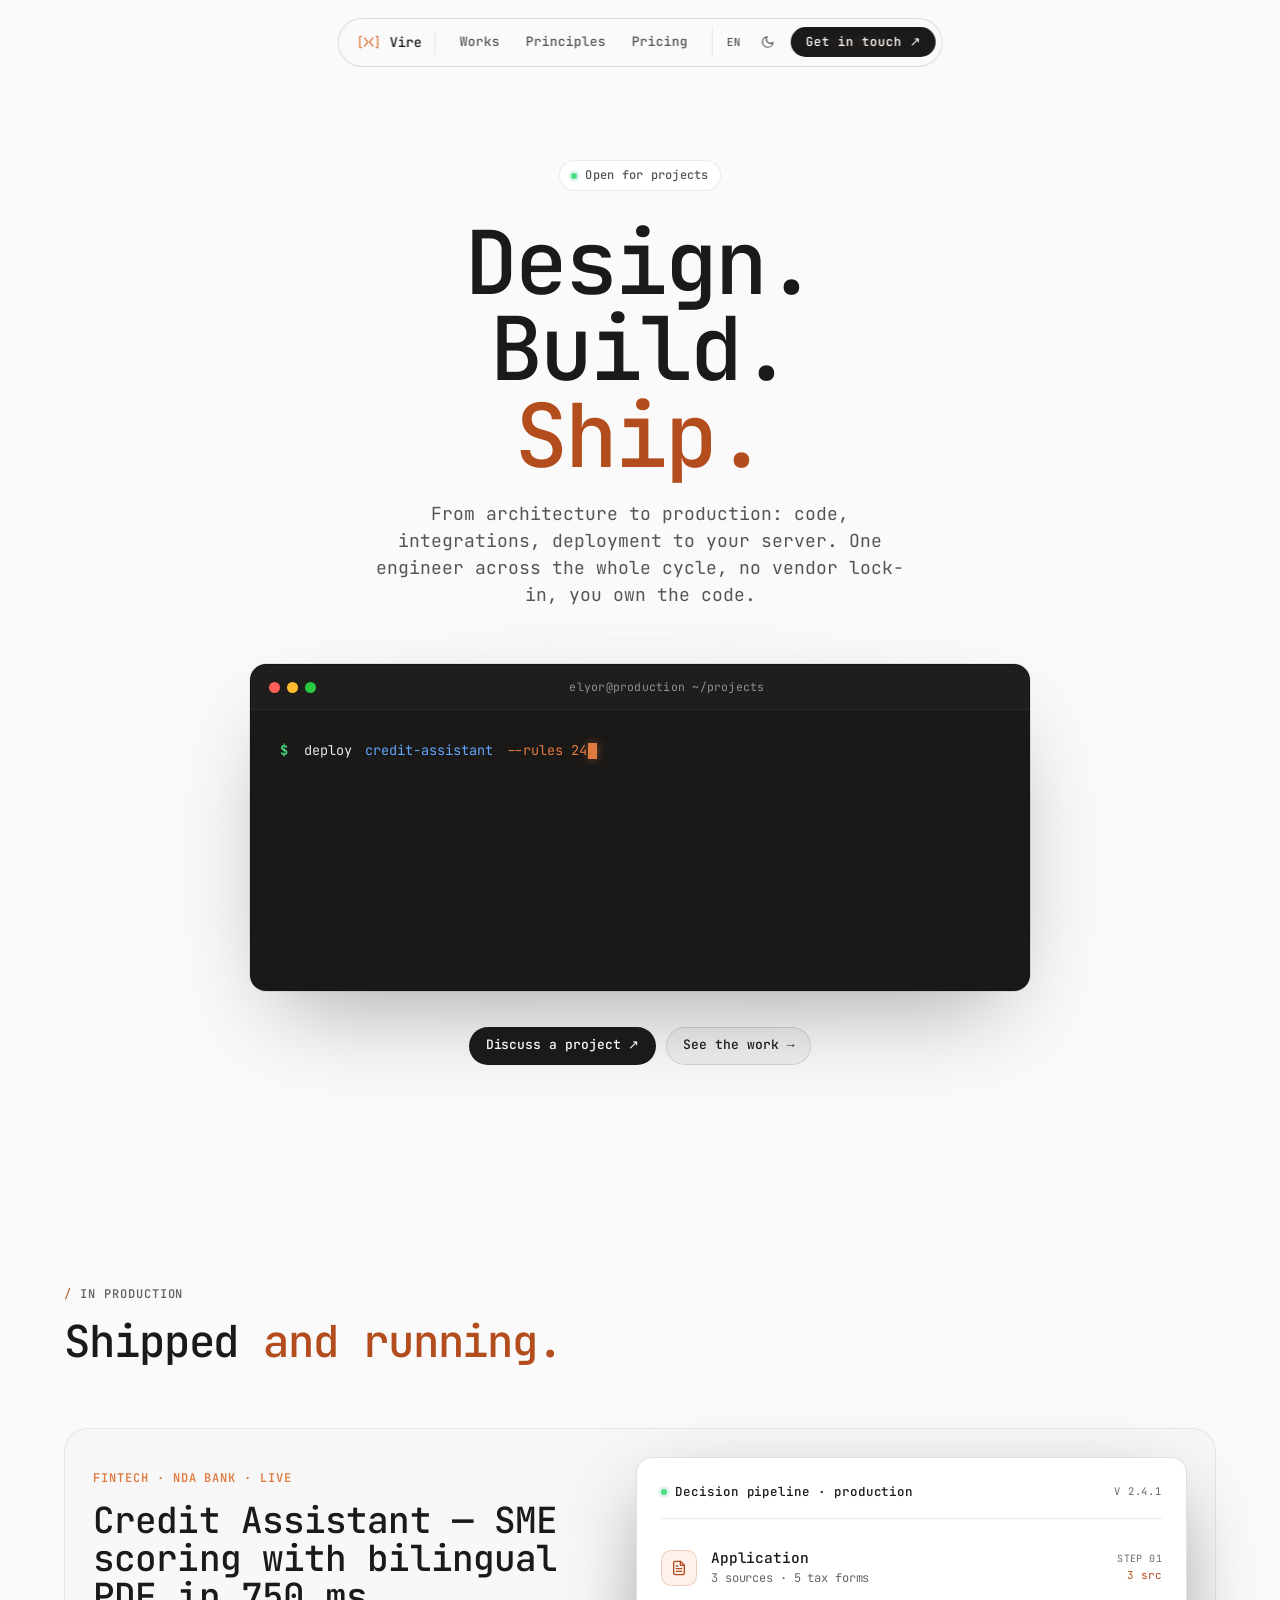
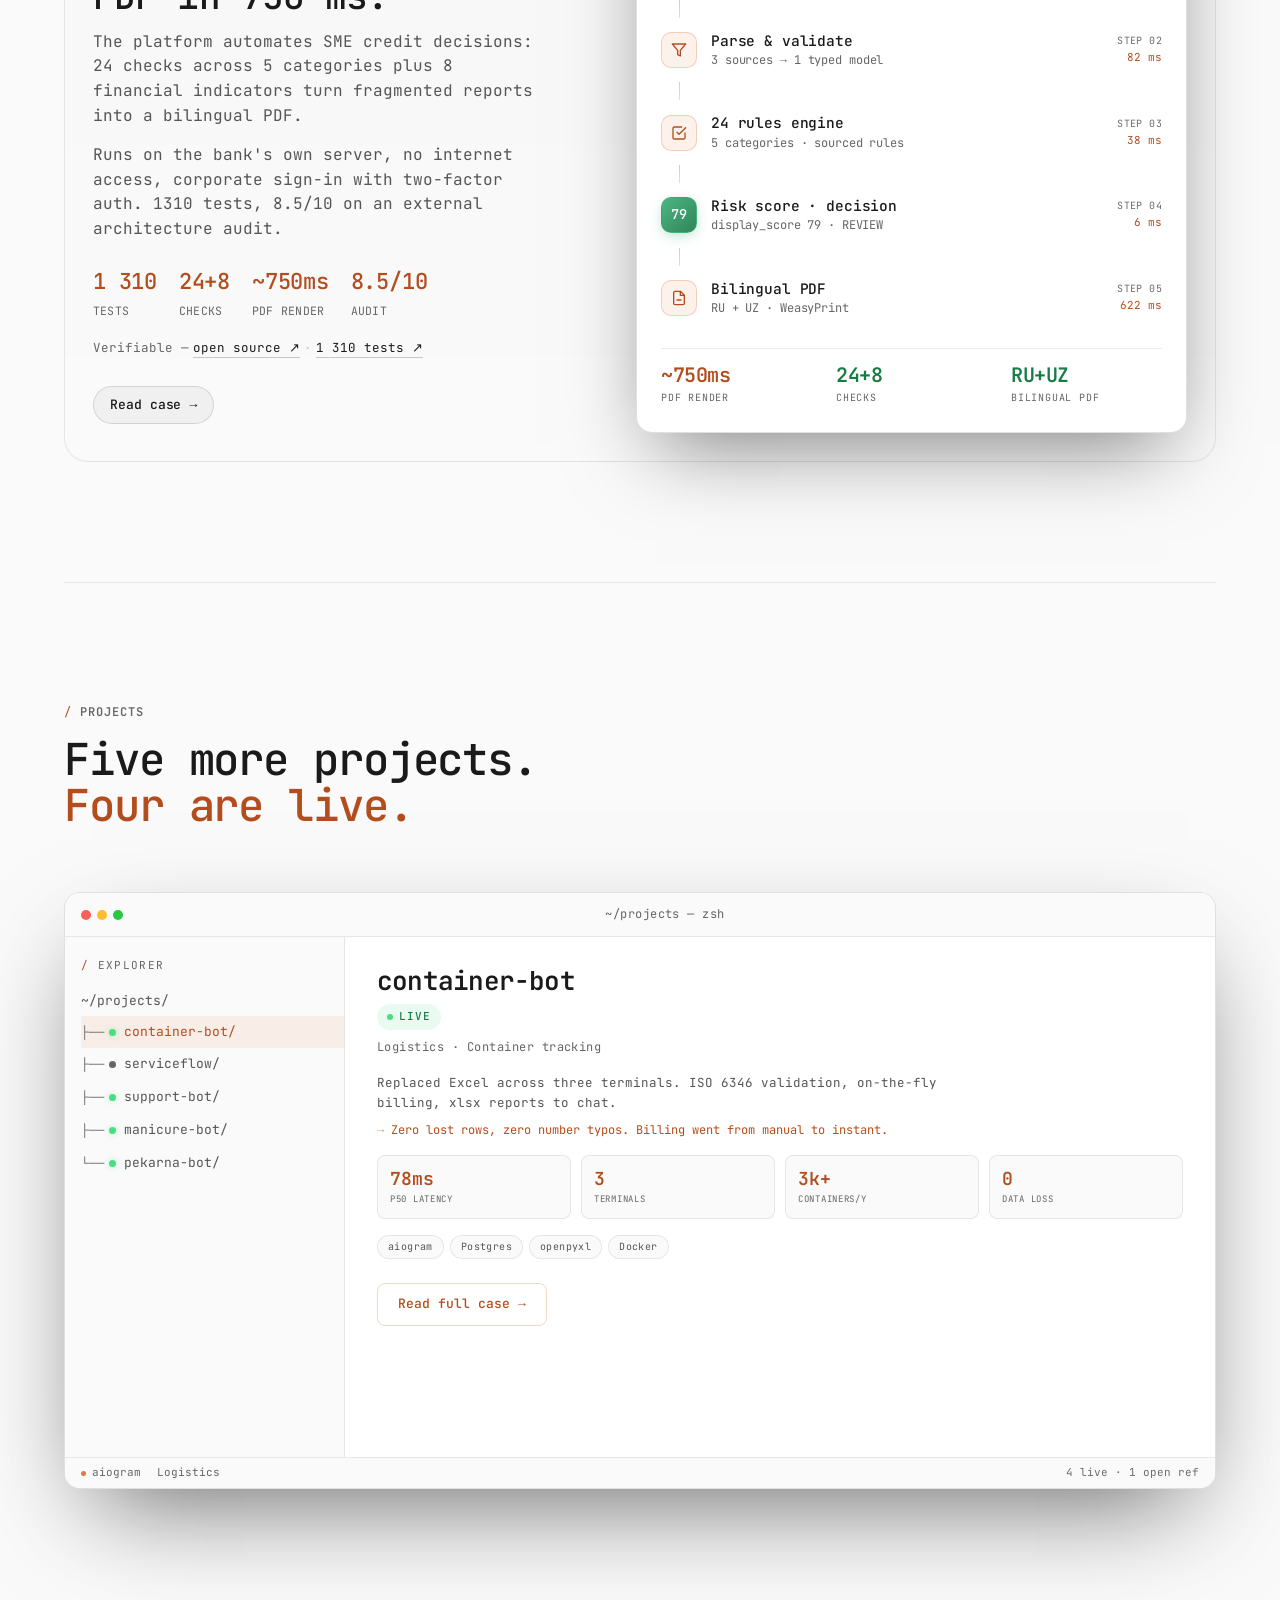
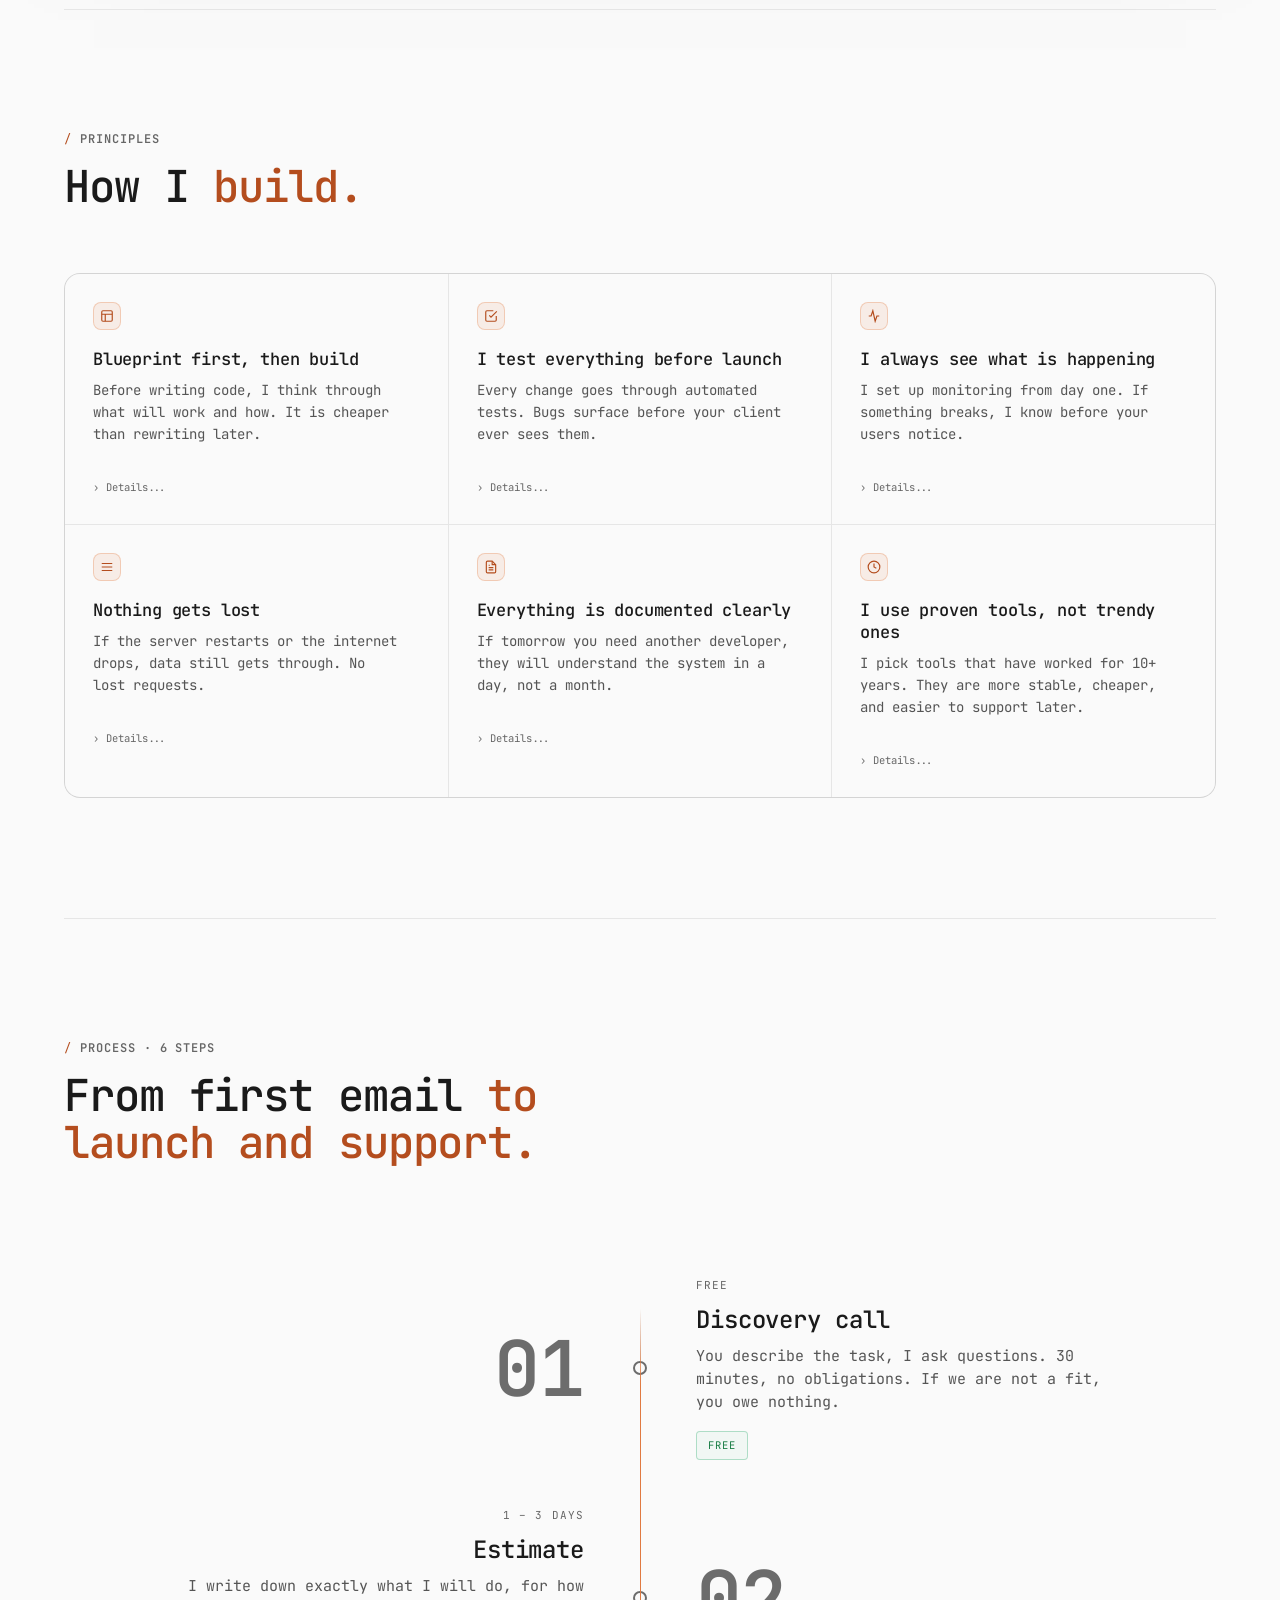
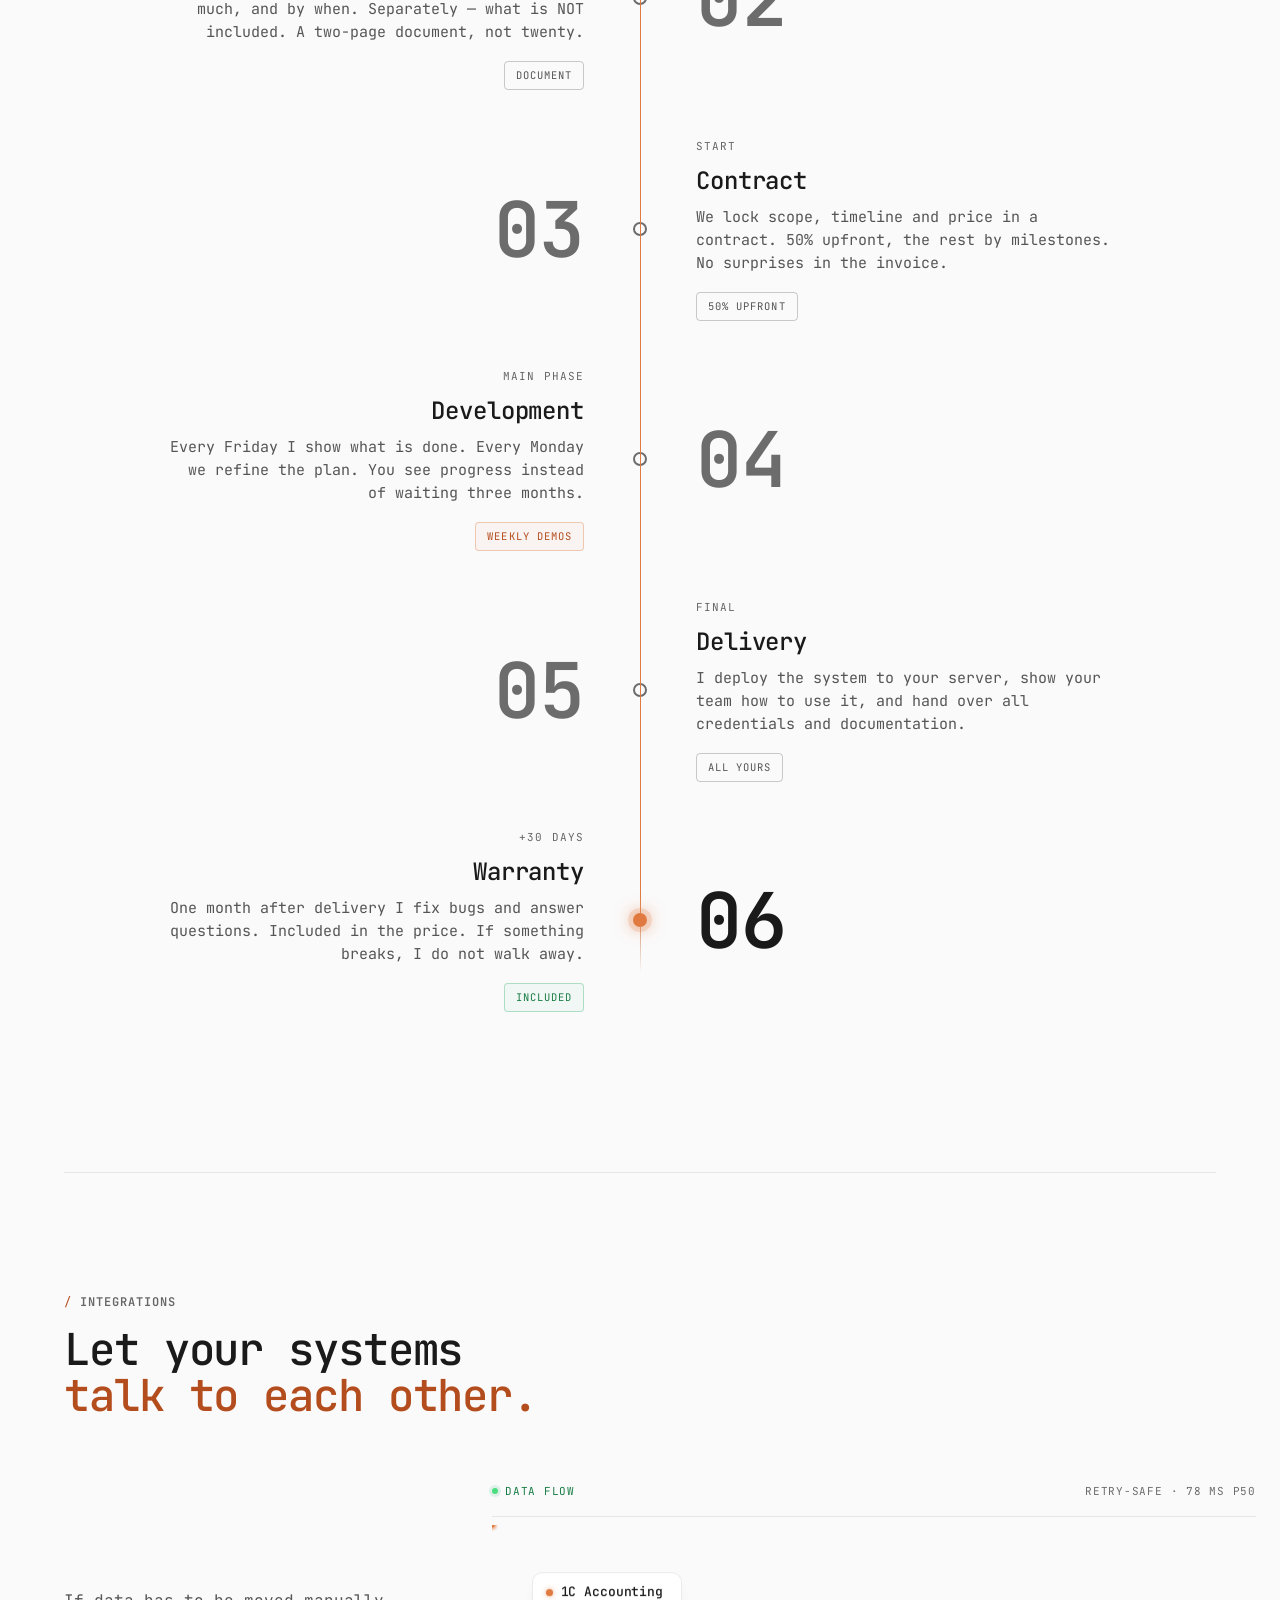
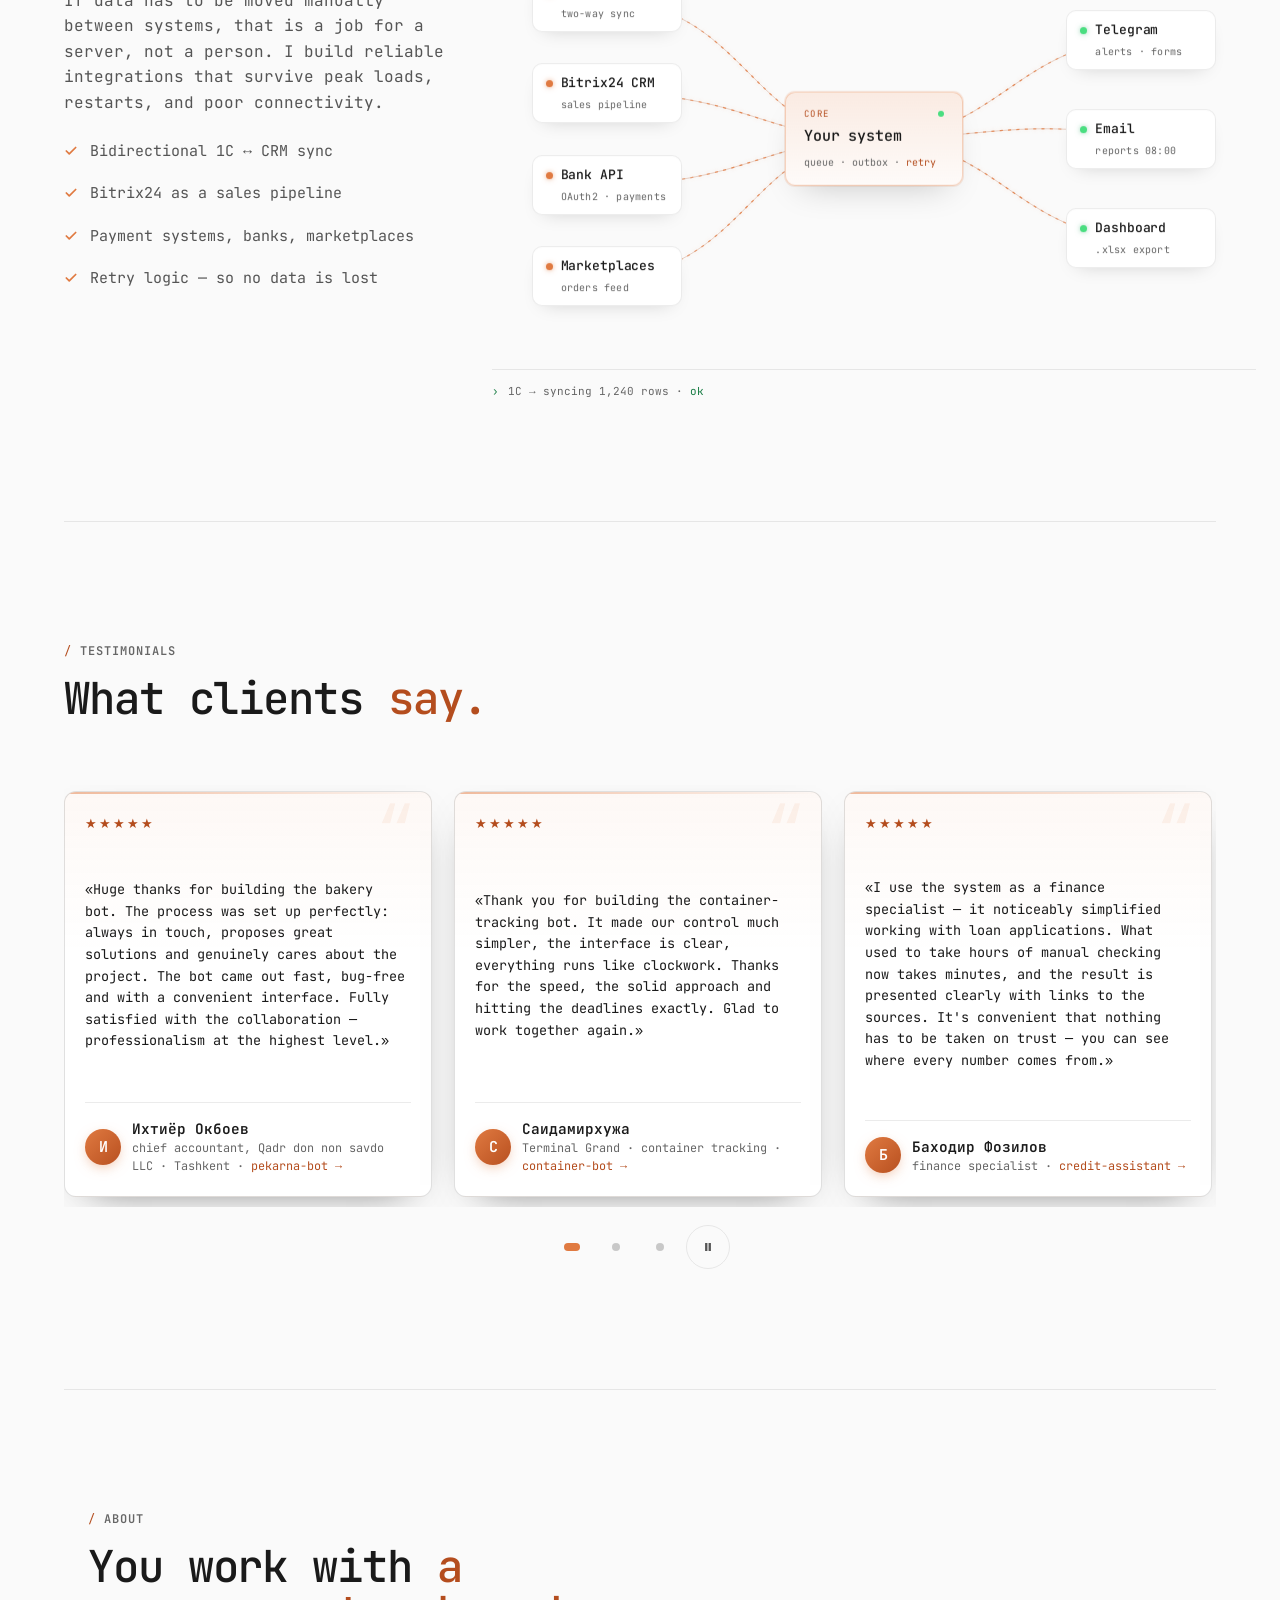
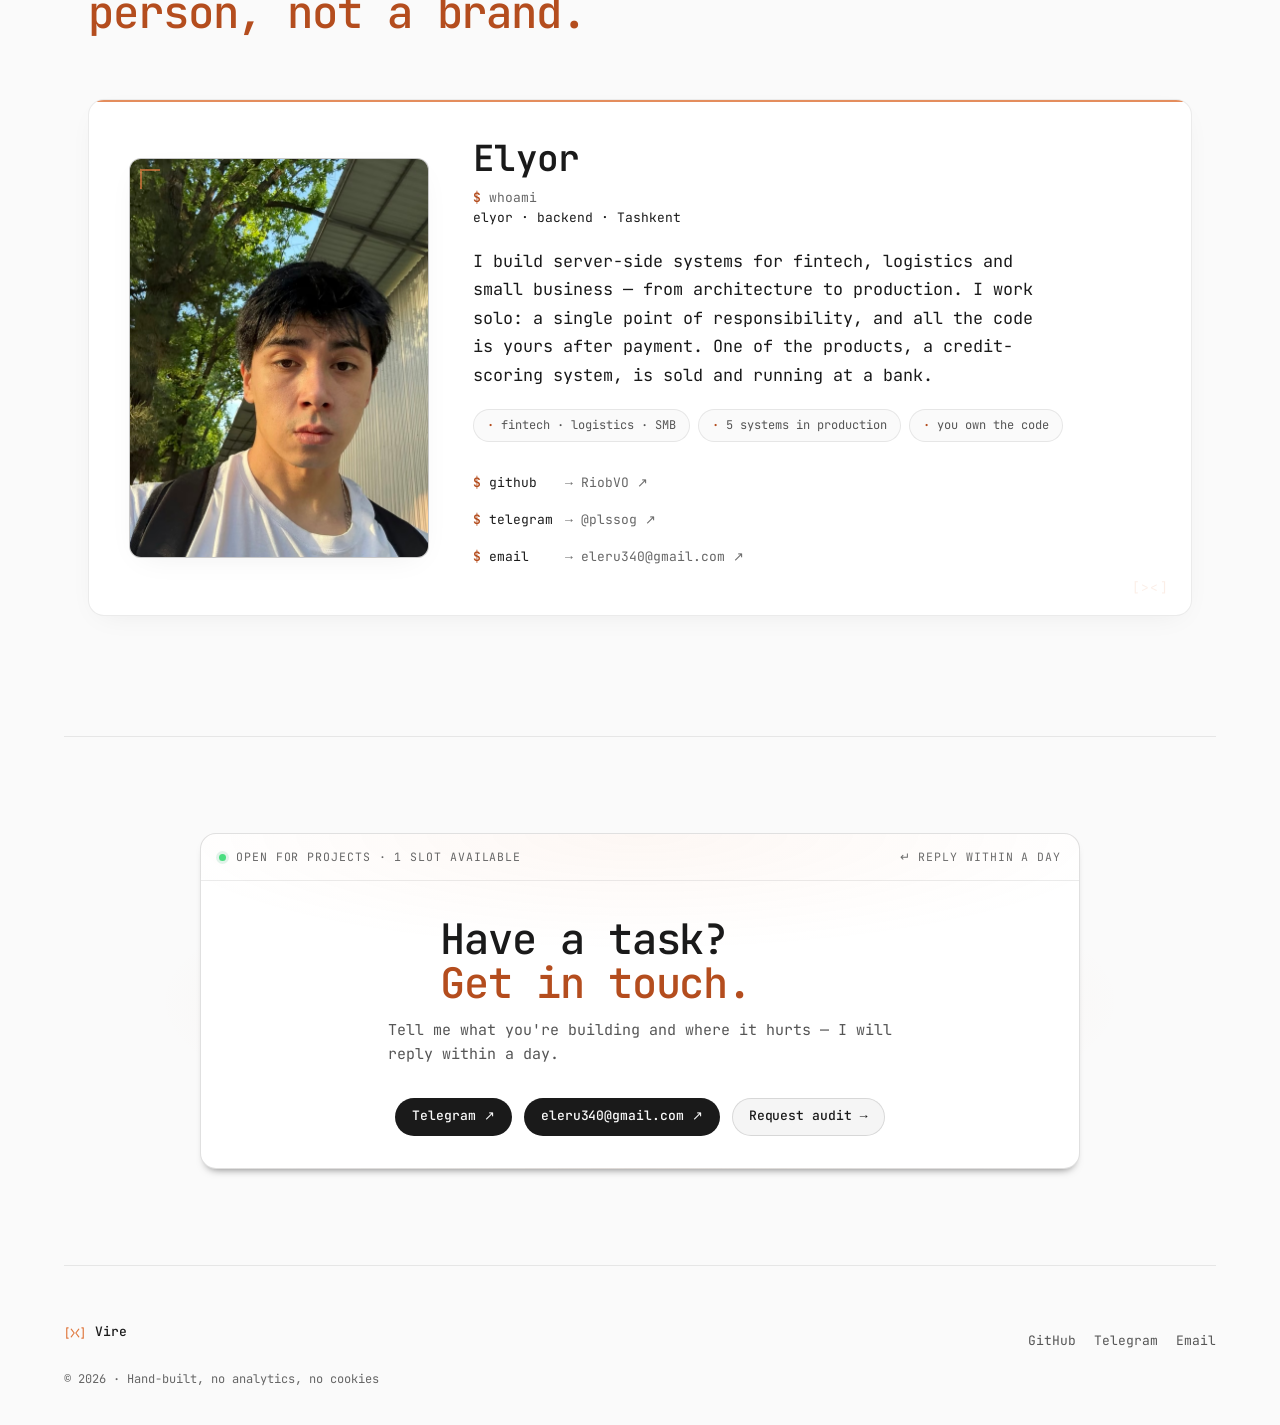
==== commit 8553f654: "fix(home): restore testimonial stars and reply-time promise The mobile polish merge dropped the appr" ====
--- a/index.html
+++ b/index.html
@@ -664,6 +664,7 @@
     <div class="testimonials reveal d1" data-carousel role="region" aria-roledescription="carousel" aria-label="Отзывы клиентов" data-aria-ru="Отзывы клиентов" data-aria-en="Client testimonials">
       <div class="t-track" tabindex="0" aria-live="off" aria-label="Отзывы: листайте горизонтально" data-aria-ru="Отзывы: листайте горизонтально" data-aria-en="Testimonials: scroll horizontally">
       <figure class="proof-quote" role="group" aria-roledescription="slide" aria-label="1 из 5" data-aria-ru="1 из 5" data-aria-en="1 of 5">
+        <div class="t-stars" aria-hidden="true">★★★★★</div>
         <blockquote>
           <span data-lang="ru">«Огромная благодарность за разработку бота для пекарни. Процесс работы выстроен идеально: всегда на связи, сам предлагает крутые решения и реально болеет за проект. Бот получился быстрым, без багов и с удобным интерфейсом. Сотрудничеством максимально доволен, уровень профессионализма на высоте.»</span>
           <span data-lang="en">«Huge thanks for building the bakery bot. The process was set up perfectly: always in touch, proposes great solutions and genuinely cares about the project. The bot came out fast, bug-free and with a convenient interface. Fully satisfied with the collaboration — professionalism at the highest level.»</span>
@@ -674,6 +675,7 @@
         </figcaption>
       </figure>
       <figure class="proof-quote" role="group" aria-roledescription="slide" aria-label="2 из 5" data-aria-ru="2 из 5" data-aria-en="2 of 5">
+        <div class="t-stars" aria-hidden="true">★★★★★</div>
         <blockquote>
           <span data-lang="ru">«Выражаю благодарность за создание системы учёта контейнеров через бота. Бот сильно упростил контроль, интерфейс понятный, всё работает как часы. Спасибо за оперативность, грамотный подход к делу и точное соблюдение сроков. Буду рад поработать снова.»</span>
           <span data-lang="en">«Thank you for building the container-tracking bot. It made our control much simpler, the interface is clear, everything runs like clockwork. Thanks for the speed, the solid approach and hitting the deadlines exactly. Glad to work together again.»</span>
@@ -684,6 +686,7 @@
         </figcaption>
       </figure>
       <figure class="proof-quote" role="group" aria-roledescription="slide" aria-label="3 из 5" data-aria-ru="3 из 5" data-aria-en="3 of 5">
+        <div class="t-stars" aria-hidden="true">★★★★★</div>
         <blockquote>
           <span data-lang="ru">«Пользуюсь системой как финансист — она заметно упростила работу с кредитными заявками. То, на что уходили часы ручной проверки отчётности, теперь занимает минуты, а результат подаётся понятно и со ссылками на источники. Удобно, что ничего не нужно принимать на веру — видно, откуда взялась каждая цифра.»</span>
           <span data-lang="en">«I use the system as a finance specialist — it noticeably simplified working with loan applications. What used to take hours of manual checking now takes minutes, and the result is presented clearly with links to the sources. It's convenient that nothing has to be taken on trust — you can see where every number comes from.»</span>
@@ -694,6 +697,7 @@
         </figcaption>
       </figure>
       <figure class="proof-quote" role="group" aria-roledescription="slide" aria-label="4 из 5" data-aria-ru="4 из 5" data-aria-en="4 of 5">
+        <div class="t-stars" aria-hidden="true">★★★★★</div>
         <blockquote>
           <span data-lang="ru">«Приобрели у разработчика готовый сервис для скоринга малого и среднего бизнеса. Остались максимально довольны сотрудничеством. Огромный плюс, что продукт был уже готов: мы сэкономили кучу времени на разработке. Всё оперативно передал, помог с запуском и ответил на все вопросы. Взаимодействие на высшем уровне, система работает стабильно. Отличный продукт и надёжный специалист.»</span>
           <span data-lang="en">«We bought a ready-made SME scoring service from this developer. We're extremely happy with the collaboration. A huge plus that the product was already built: we saved a lot of development time. Everything was handed over promptly, with help on launch and answers to all our questions. Top-level interaction, the system runs stably. Great product and a reliable specialist.»</span>
@@ -704,6 +708,7 @@
         </figcaption>
       </figure>
       <figure class="proof-quote" role="group" aria-roledescription="slide" aria-label="5 из 5" data-aria-ru="5 из 5" data-aria-en="5 of 5">
+        <div class="t-stars" aria-hidden="true">★★★★★</div>
         <blockquote>
           <span data-lang="ru">«Отличный разработчик и настоящий профессионал. Заказывали систему — сложный таск-трекер со структурой уровня Jira. Всё реализовано на высшем уровне: сроки соблюдены, код чистый, коммуникация прозрачная и по делу. Очень довольны результатом, будем рады поработать над новыми проектами.»</span>
           <span data-lang="en">«An excellent developer and a true professional. We commissioned a system — a complex task tracker with a Jira-level structure. Everything was delivered at the highest level: deadlines met, clean code, transparent and to-the-point communication. Very happy with the result, glad to work on new projects together.»</span>
@@ -765,7 +770,7 @@
         </div>
         <div class="cp-body">
           <h2 class="cp-title"><span data-lang="ru">Есть задача? <span class="accent-gradient">Напишите.</span></span><span data-lang="en">Have a task? <span class="accent-gradient">Get in touch.</span></span></h2>
-          <p class="cp-sub"><span data-lang="ru">Расскажите, что строите и где болит, — разберём задачу по существу.</span><span data-lang="en">Tell me what you're building and where it hurts — we will get straight to the problem.</span></p>
+          <p class="cp-sub"><span data-lang="ru">Расскажите, что строите и где болит, — отвечу в течение дня.</span><span data-lang="en">Tell me what you're building and where it hurts — I will reply within a day.</span></p>
 
           <div class="ctas" style="margin-top: 32px; display: flex; gap: 12px; flex-wrap: wrap;">
             <a href="https://t.me/plssog" class="btn primary">
--- a/styles/components.css
+++ b/styles/components.css
@@ -2354,6 +2354,12 @@
 }
 .proof-quote:hover::before { opacity: 1; }
 
+.proof-quote .t-stars {
+  color: var(--accent-text);
+  font-size: 13px;
+  letter-spacing: 2px;
+  margin-bottom: 12px;
+}
 .proof-quote blockquote {
   margin: 0;
   flex: 1;                          /* тянет подпись к низу — высота ровная */
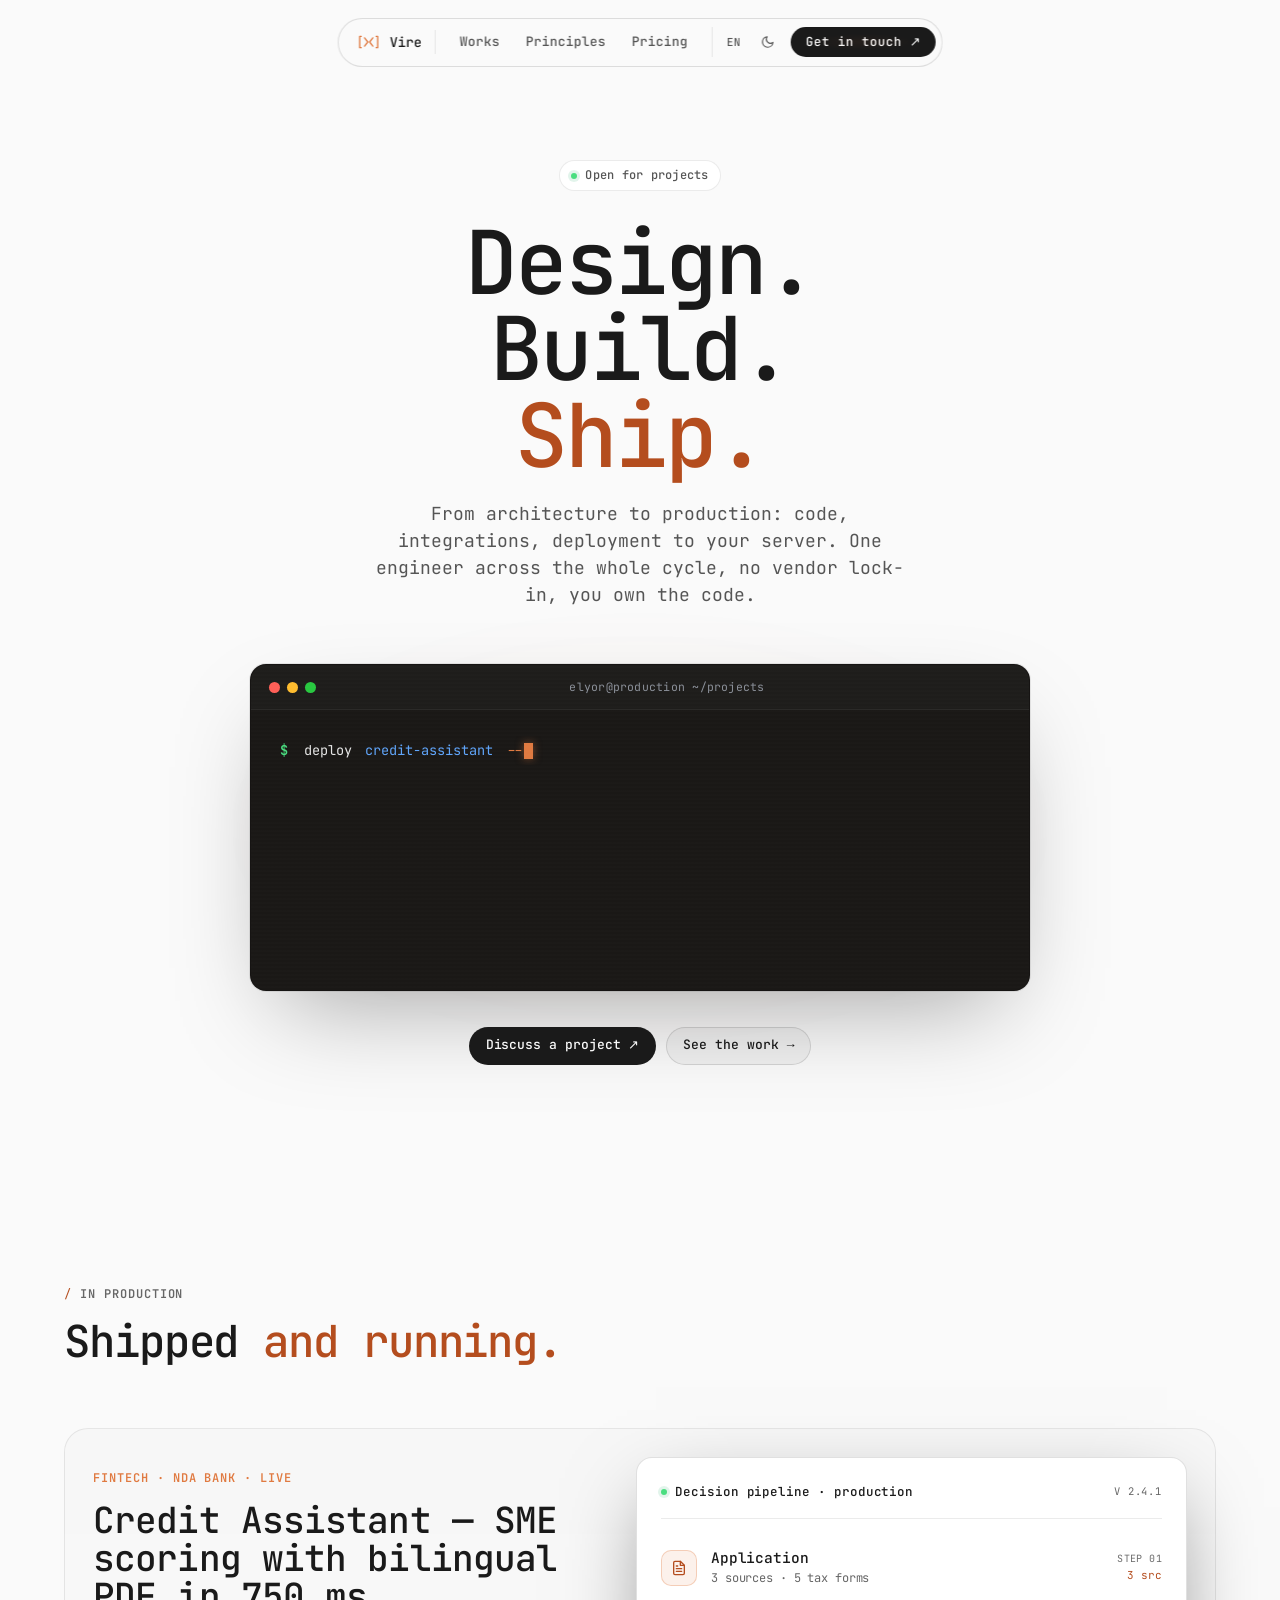
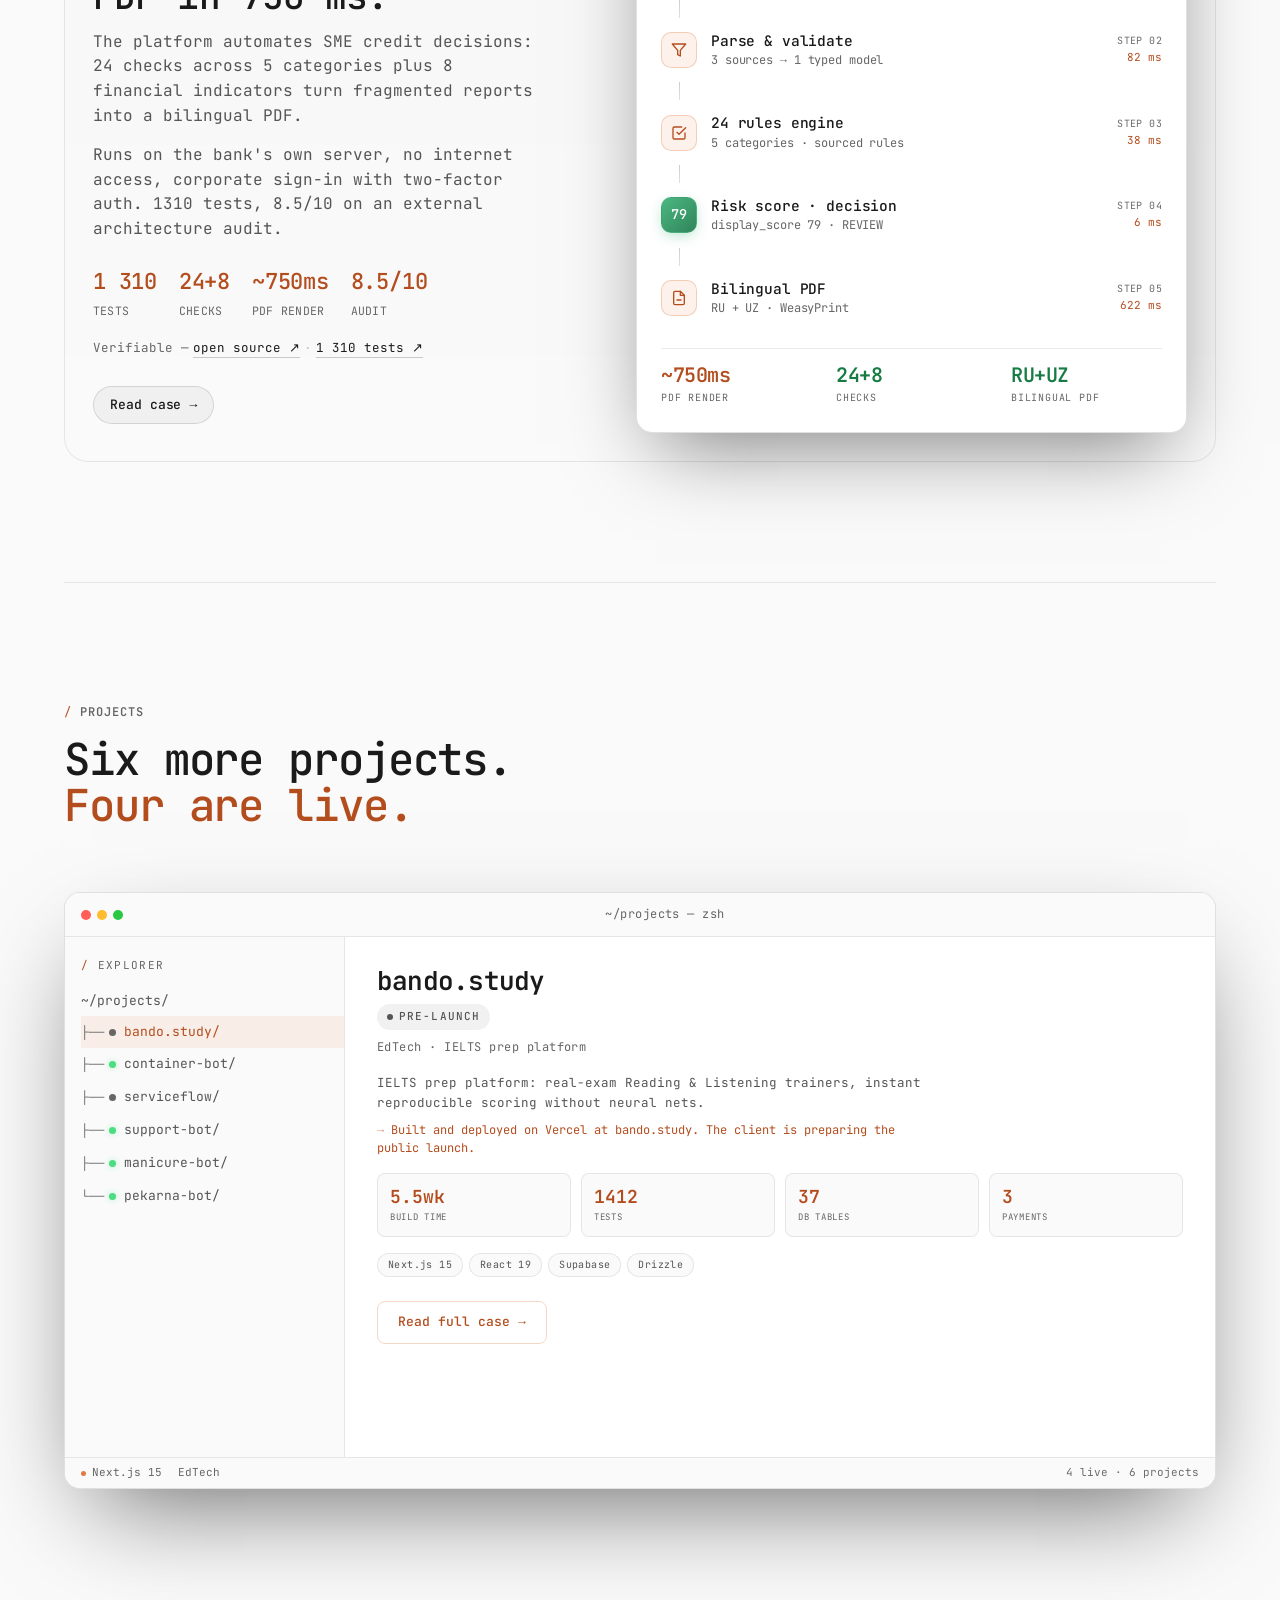
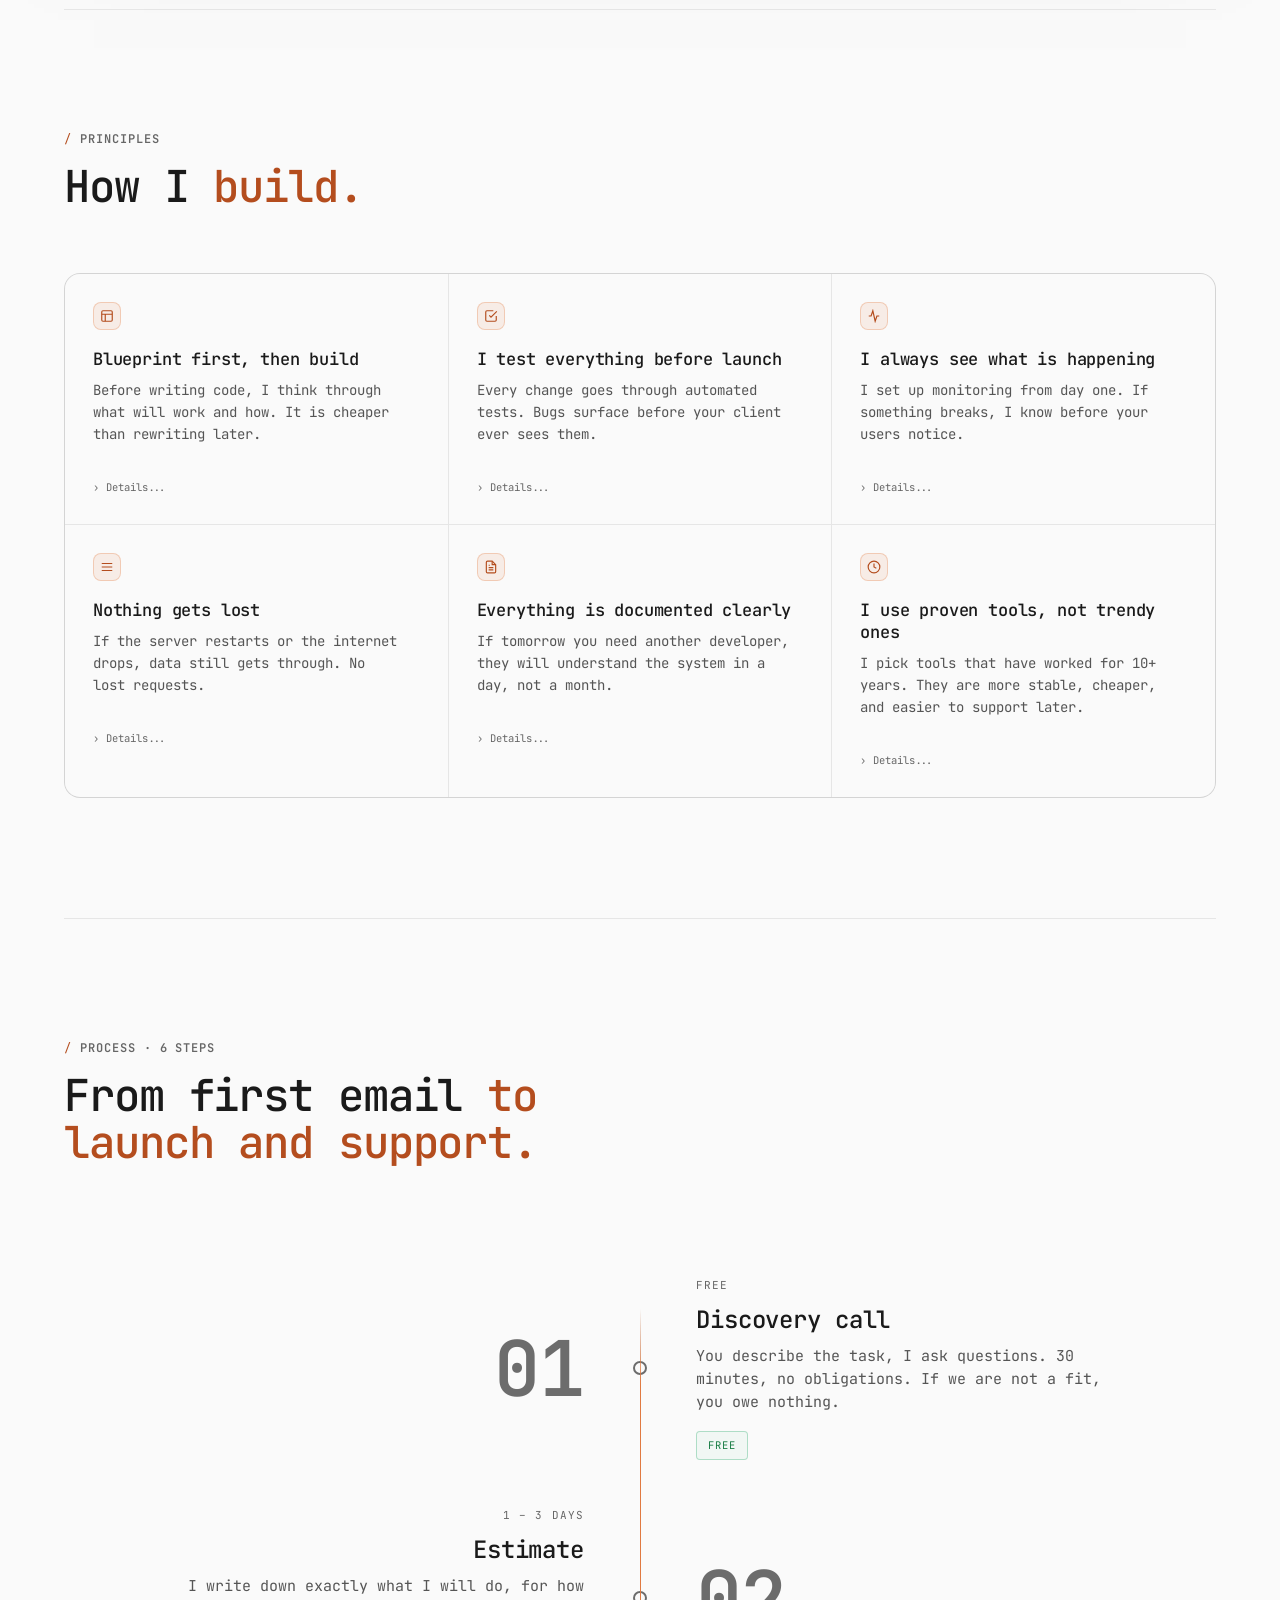
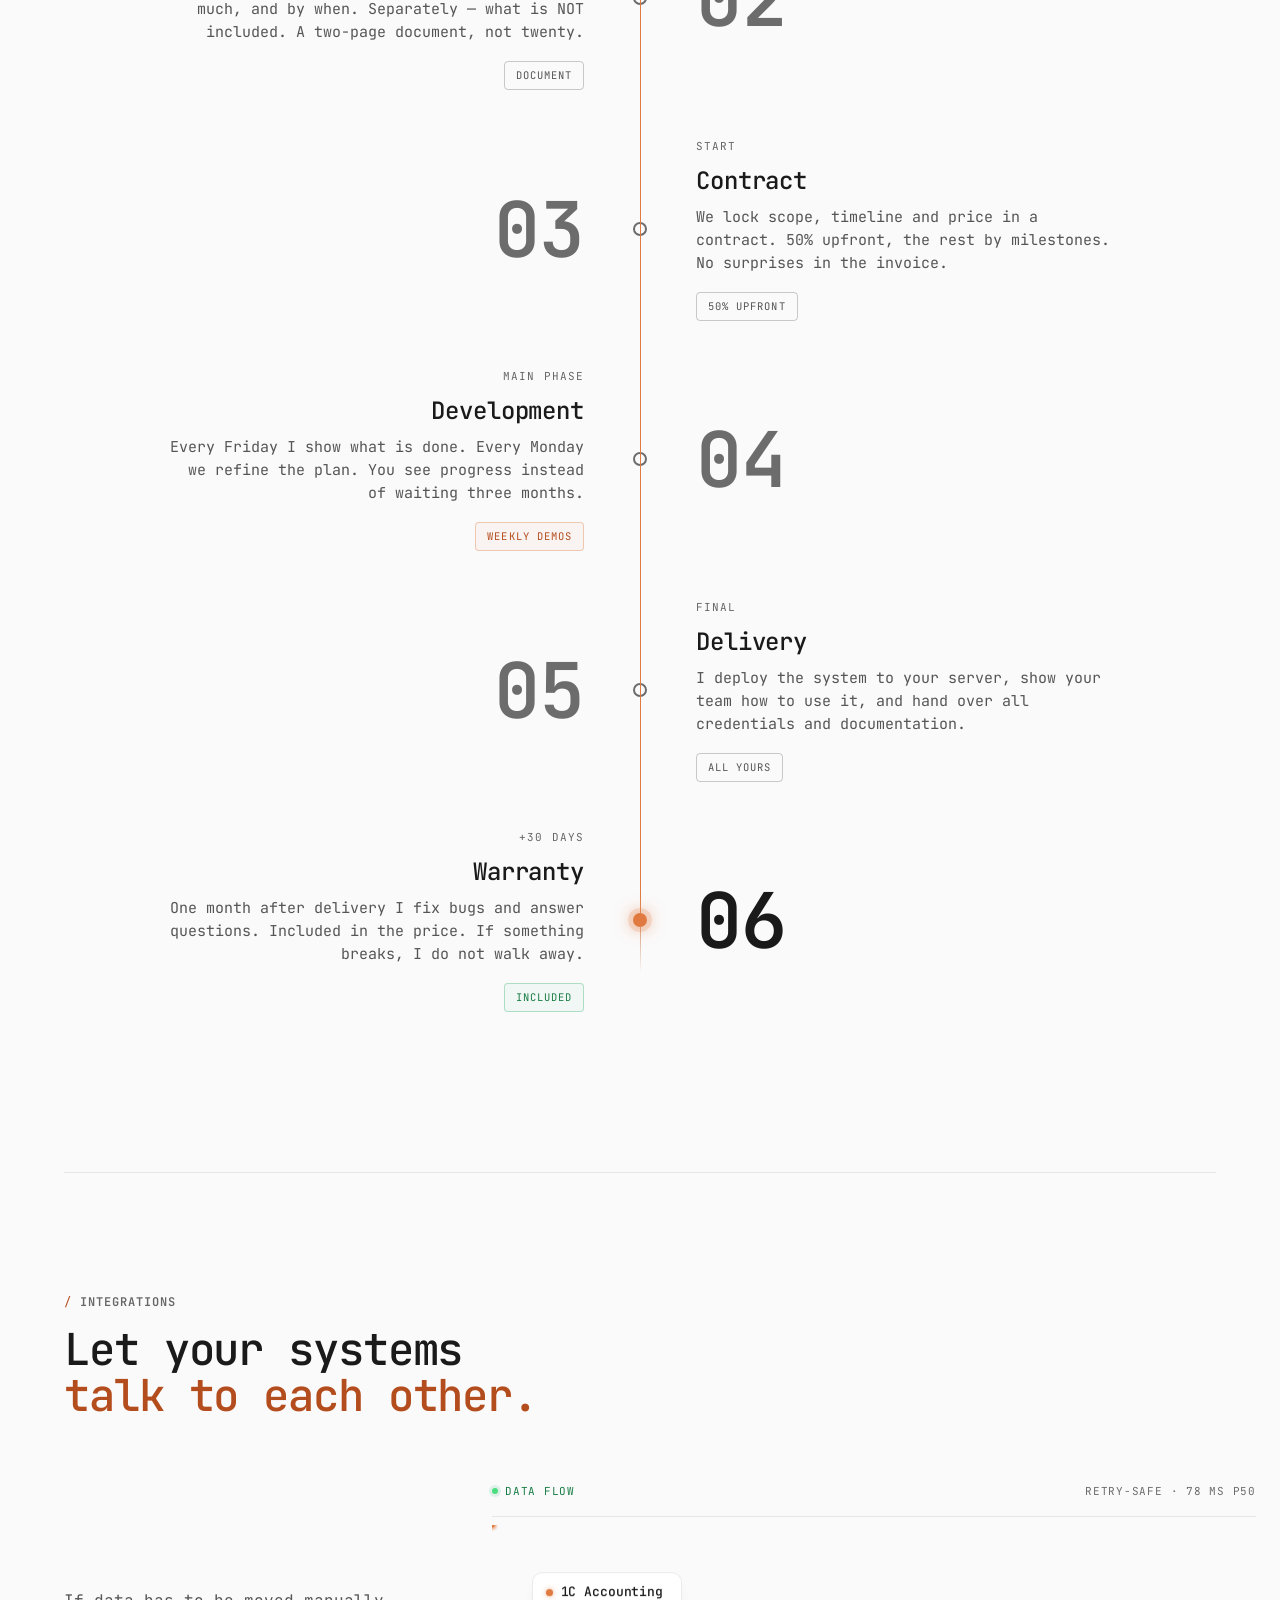
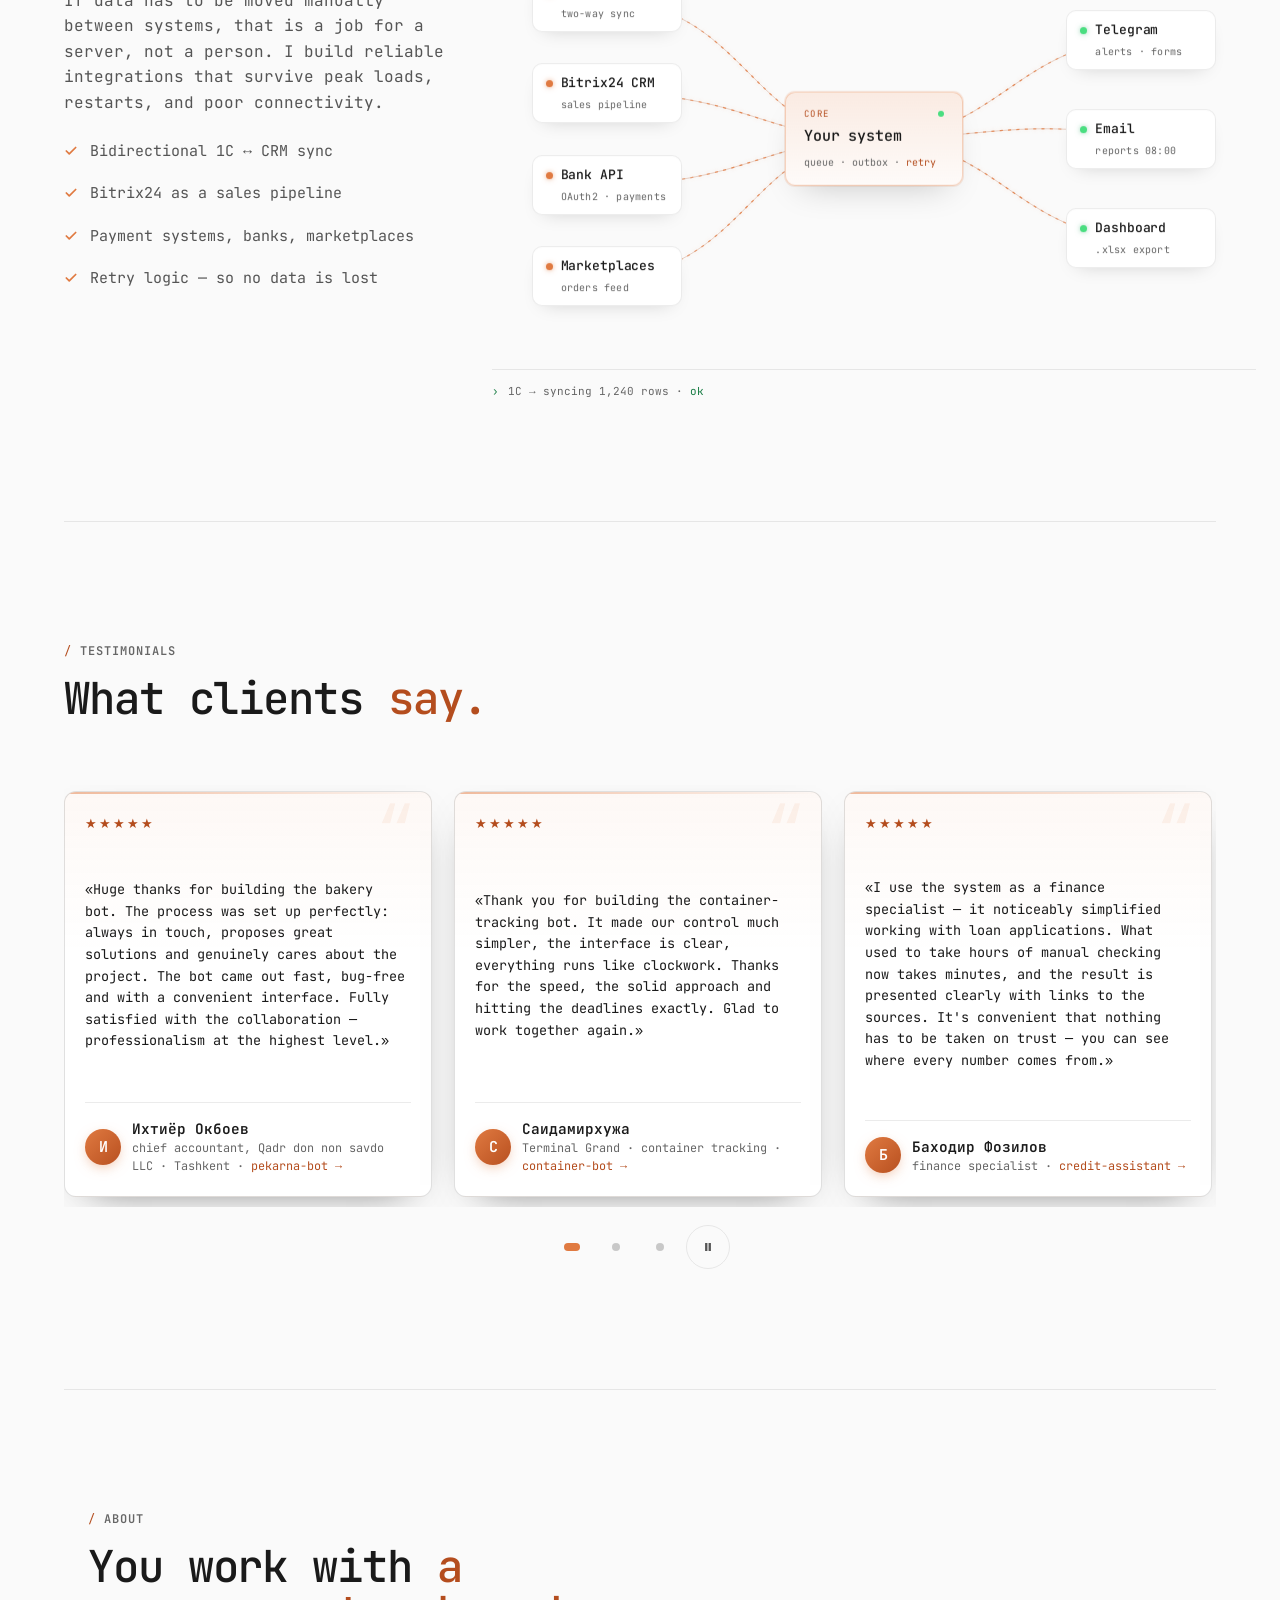
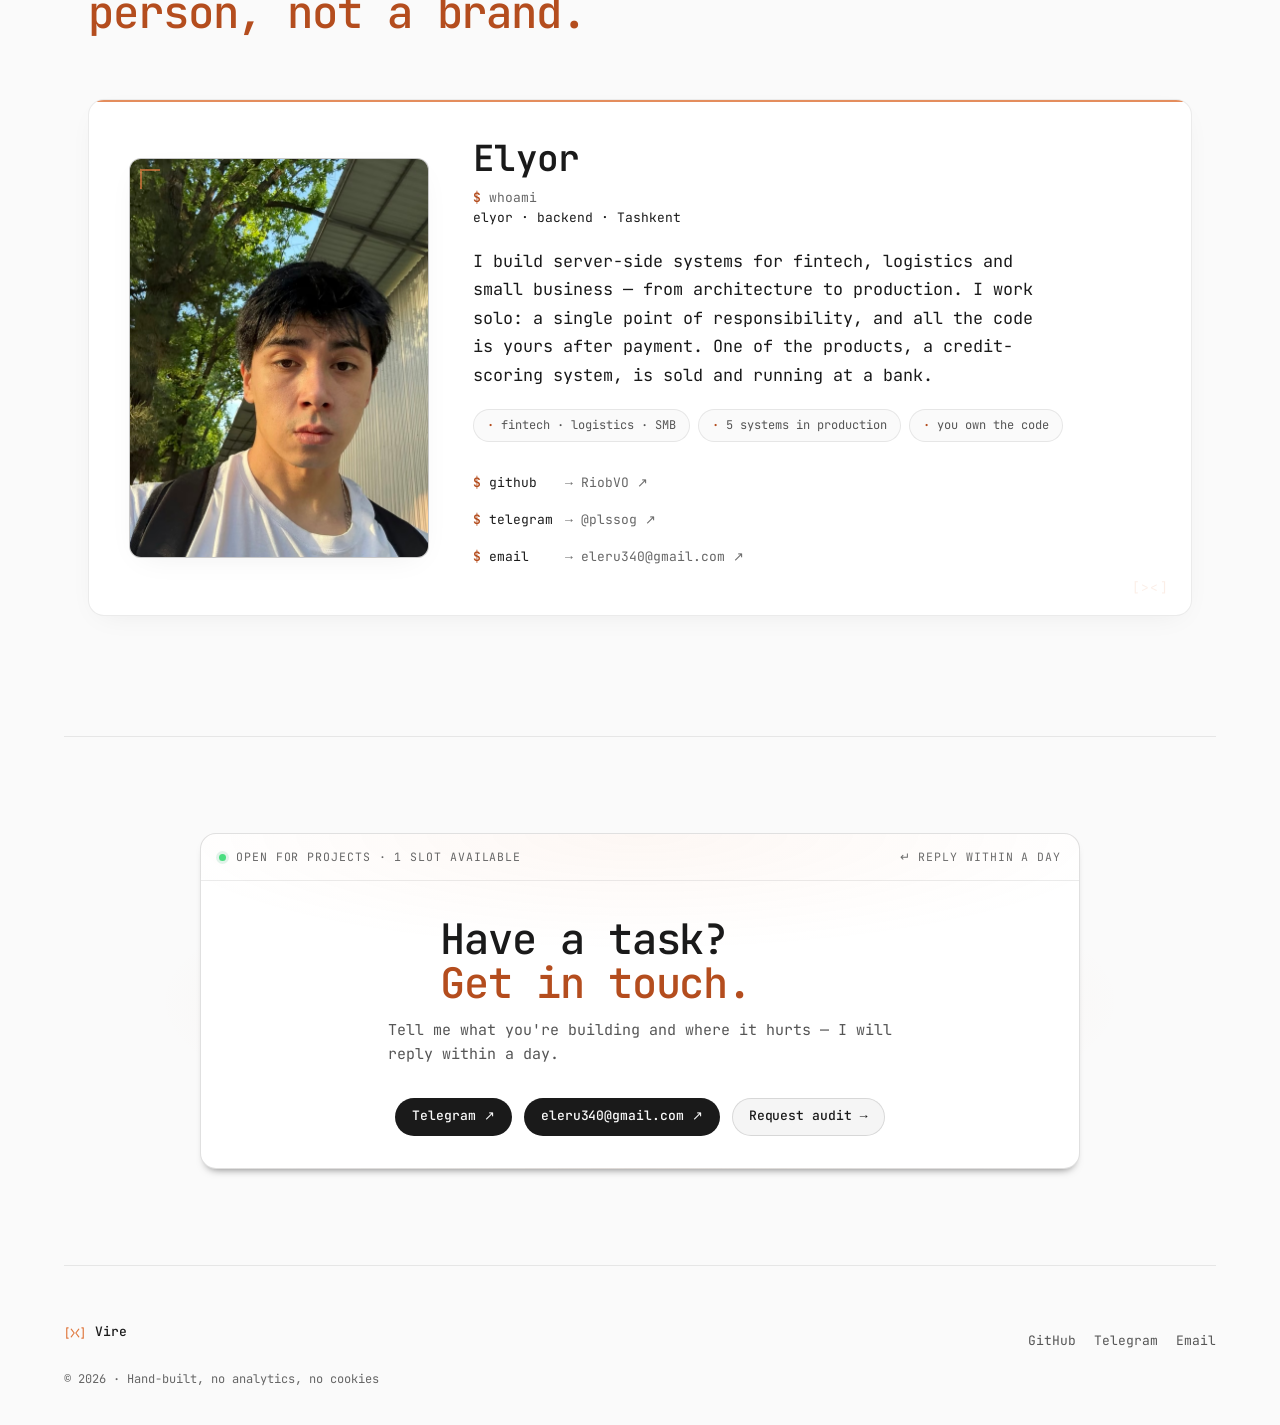
==== commit f2185396: "feat(case): add bando.study IELTS platform case study Seventh case: IELTS prep platform built for ba" ====
--- a/index.html
+++ b/index.html
@@ -319,7 +319,7 @@
   <section class="spread" id="work">
     <div class="section-head reveal">
       <span class="kicker"><span data-lang="ru">Проекты</span><span data-lang="en">Projects</span></span>
-      <h2 class="headline"><span data-lang="ru">Ещё пять проектов. <span class="accent-gradient">Четыре запущены.</span></span><span data-lang="en">Five more projects. <span class="accent-gradient">Four are live.</span></span></h2>
+      <h2 class="headline"><span data-lang="ru">Ещё шесть проектов. <span class="accent-gradient">Четыре запущены.</span></span><span data-lang="en">Six more projects. <span class="accent-gradient">Four are live.</span></span></h2>
     </div>
 
     <div class="workstation reveal d1">
@@ -336,6 +336,7 @@
         <div class="ws-noscript">
           <p><span data-lang="ru">Проекты — откройте кейс:</span><span data-lang="en">Projects — open a case:</span></p>
           <ul>
+            <li><a href="/case/bando">bando.study — <span data-lang="ru">платформа подготовки к IELTS</span><span data-lang="en">IELTS prep platform</span></a></li>
             <li><a href="/case/container-bot">container-bot — <span data-lang="ru">логистика, учёт контейнеров</span><span data-lang="en">logistics, container tracking</span></a></li>
             <li><a href="/case/serviceflow">serviceflow — <span data-lang="ru">открытая референс-архитектура</span><span data-lang="en">open reference architecture</span></a></li>
             <li><a href="/case/support-bot">support-bot — <span data-lang="ru">внутренняя поддержка, 4500 сотрудников</span><span data-lang="en">internal support, 4,500 employees</span></a></li>
@@ -816,6 +817,17 @@
   // CLI project browser
   var WS_PROJECTS = [
     {
+      id: 'bando', name: 'bando.study', status: 'prelaunch',
+      domain: 'EdTech · IELTS prep platform',
+      desc_ru: 'Платформа подготовки к IELTS: тренажёры Reading и Listening в формате экзамена, мгновенная воспроизводимая проверка без нейросетей.',
+      desc_en: 'IELTS prep platform: real-exam Reading & Listening trainers, instant reproducible scoring without neural nets.',
+      result_ru: 'Платформа готова и развёрнута на Vercel, домен bando.study. Публичный запуск заказчик готовит.',
+      result_en: 'Built and deployed on Vercel at bando.study. The client is preparing the public launch.',
+      metrics: [{val:'5.5wk',label:'Build time'},{val:'1412',label:'Tests'},{val:'37',label:'DB tables'},{val:'3',label:'Payments'}],
+      stack: ['Next.js 15','React 19','Supabase','Drizzle'],
+      case: '/case/bando'
+    },
+    {
       id: 'container-bot', name: 'container-bot', status: 'live', year: '2024 – 2025',
       domain: 'Logistics · Container tracking',
       desc_ru: 'Заменил Excel на трёх терминалах. ISO 6346 валидация, биллинг на лету, xlsx-отчёты в чат.',
@@ -824,7 +836,7 @@
       result_en: 'Zero lost rows, zero number typos. Billing went from manual to instant.',
       metrics: [{val:'78ms',label:'p50 latency'},{val:'3',label:'Terminals'},{val:'3k+',label:'Containers/y'},{val:'0',label:'Data loss'}],
       stack: ['aiogram','Postgres','openpyxl','Docker'],
-      case: 'case/container-bot.html'
+      case: '/case/container-bot'
     },
     {
       id: 'serviceflow', name: 'serviceflow', status: 'ref', year: '2024',
@@ -835,7 +847,7 @@
       result_en: 'A template you can fork and run in 10 minutes. Every decision is documented.',
       metrics: [{val:'Clean',label:'Architecture'},{val:'UoW',label:'Pattern'},{val:'FSM',label:'State mgmt'},{val:'RFC 7807',label:'Errors'}],
       stack: ['FastAPI','React','Postgres','Pydantic v2'],
-      case: 'case/serviceflow.html'
+      case: '/case/serviceflow'
     },
     {
       id: 'support-bot', name: 'support-bot', status: 'live', year: '2023 – 2024',
@@ -846,7 +858,7 @@
       result_en: 'HR department stopped drowning in repetitive emails. Routine went to the bot, people focused on people.',
       metrics: [{val:'4 500',label:'Employees'},{val:'−70%',label:'HR inbox'},{val:'Bitrix24',label:'CRM sync'},{val:'RU/UZ/EN',label:'Locales'}],
       stack: ['Python','aiogram','Bitrix24','Postgres'],
-      case: 'case/support-bot.html'
+      case: '/case/support-bot'
     },
     {
       id: 'manicure-bot', name: 'manicure-bot', status: 'live', year: '2025 – now',
@@ -857,7 +869,7 @@
       result_en: 'Zero double bookings. Clients never forget their visit — reminders do the job.',
       metrics: [{val:'Ed25519',label:'Licensing'},{val:'86+',label:'Tests'},{val:'6h',label:'Backup'},{val:'<200ms',label:'Response'}],
       stack: ['aiogram','SQLite WAL','Redis','Docker'],
-      case: 'case/manicure-bot.html'
+      case: '/case/manicure-bot'
     },
     {
       id: 'pekarna-bot', name: 'pekarna-bot', status: 'live', year: '2025',
@@ -868,7 +880,7 @@
       result_en: 'Morning report is ready before the director arrives. Order errors disappeared.',
       metrics: [{val:'08:00',label:'Auto-report'},{val:'Per-client',label:'Pricing'},{val:'B2B',label:'Model'},{val:'.xlsx',label:'Export'}],
       stack: ['aiogram','SQLAlchemy','APScheduler','openpyxl'],
-      case: 'case/pekarna-bot.html'
+      case: '/case/pekarna-bot'
     }
   ];
 
@@ -892,9 +904,10 @@
     var detailHtml = '';
     WS_PROJECTS.forEach(function(p, i) {
       var active = i === 0 ? ' active' : '';
-      var badge = p.status === 'live'
-        ? '<span class="ws-badge live"><span class="ws-badge-dot"></span>Live</span>'
-        : '<span class="ws-badge ref"><span class="ws-badge-dot"></span>Reference</span>';
+      var badge;
+      if (p.status === 'live') badge = '<span class="ws-badge live"><span class="ws-badge-dot"></span>Live</span>';
+      else if (p.status === 'prelaunch') badge = '<span class="ws-badge ref"><span class="ws-badge-dot"></span>Pre-launch</span>';
+      else badge = '<span class="ws-badge ref"><span class="ws-badge-dot"></span>Reference</span>';
       var metricsHtml = '';
       p.metrics.forEach(function(m) {
         metricsHtml += '<div class="ws-metric"><div class="ws-metric-val">' + m.val + '</div><div class="ws-metric-label">' + m.label + '</div></div>';
@@ -923,7 +936,7 @@
       statusBar.innerHTML =
         '<span class="ws-sb-item"><span class="ws-sb-dot"></span>' + p.stack[0] + '</span>' +
         '<span class="ws-sb-item">' + p.domain.split(' · ')[0] + '</span>' +
-        '<span class="ws-sb-right">' + liveCount + ' live · ' + (WS_PROJECTS.length - liveCount) + ' open ref</span>';
+        '<span class="ws-sb-right">' + liveCount + ' live · ' + WS_PROJECTS.length + ' projects</span>';
     }
     updateStatus(WS_PROJECTS[0].id);
 
--- a/styles/components.css
+++ b/styles/components.css
@@ -2132,6 +2132,26 @@
   .case-body .figure { font-size: 10.5px; }
   .case-body .figure pre { padding: 18px 14px; }
 }
+/* ─── Case screenshot — рамка скриншота живого продукта: линия + радиус карточки, без теней/glow ─── */
+.case-body .case-shot {
+  margin: 36px 0;
+  border: 1px solid var(--line);
+  border-radius: var(--radius);
+  overflow: hidden;
+  background: var(--bg-elev);
+}
+.case-body .case-shot img {
+  display: block;
+  width: 100%;
+  height: auto;
+}
+.case-body .case-shot figcaption {
+  padding: 12px 20px;
+  border-top: 1px solid var(--line);
+  color: var(--text-faint);
+  font-size: 0.78rem;
+  line-height: 1.55;
+}
 /* ─── Case metrics — console dashboard ─── */
 .case-body .metric-row {
   display: grid;
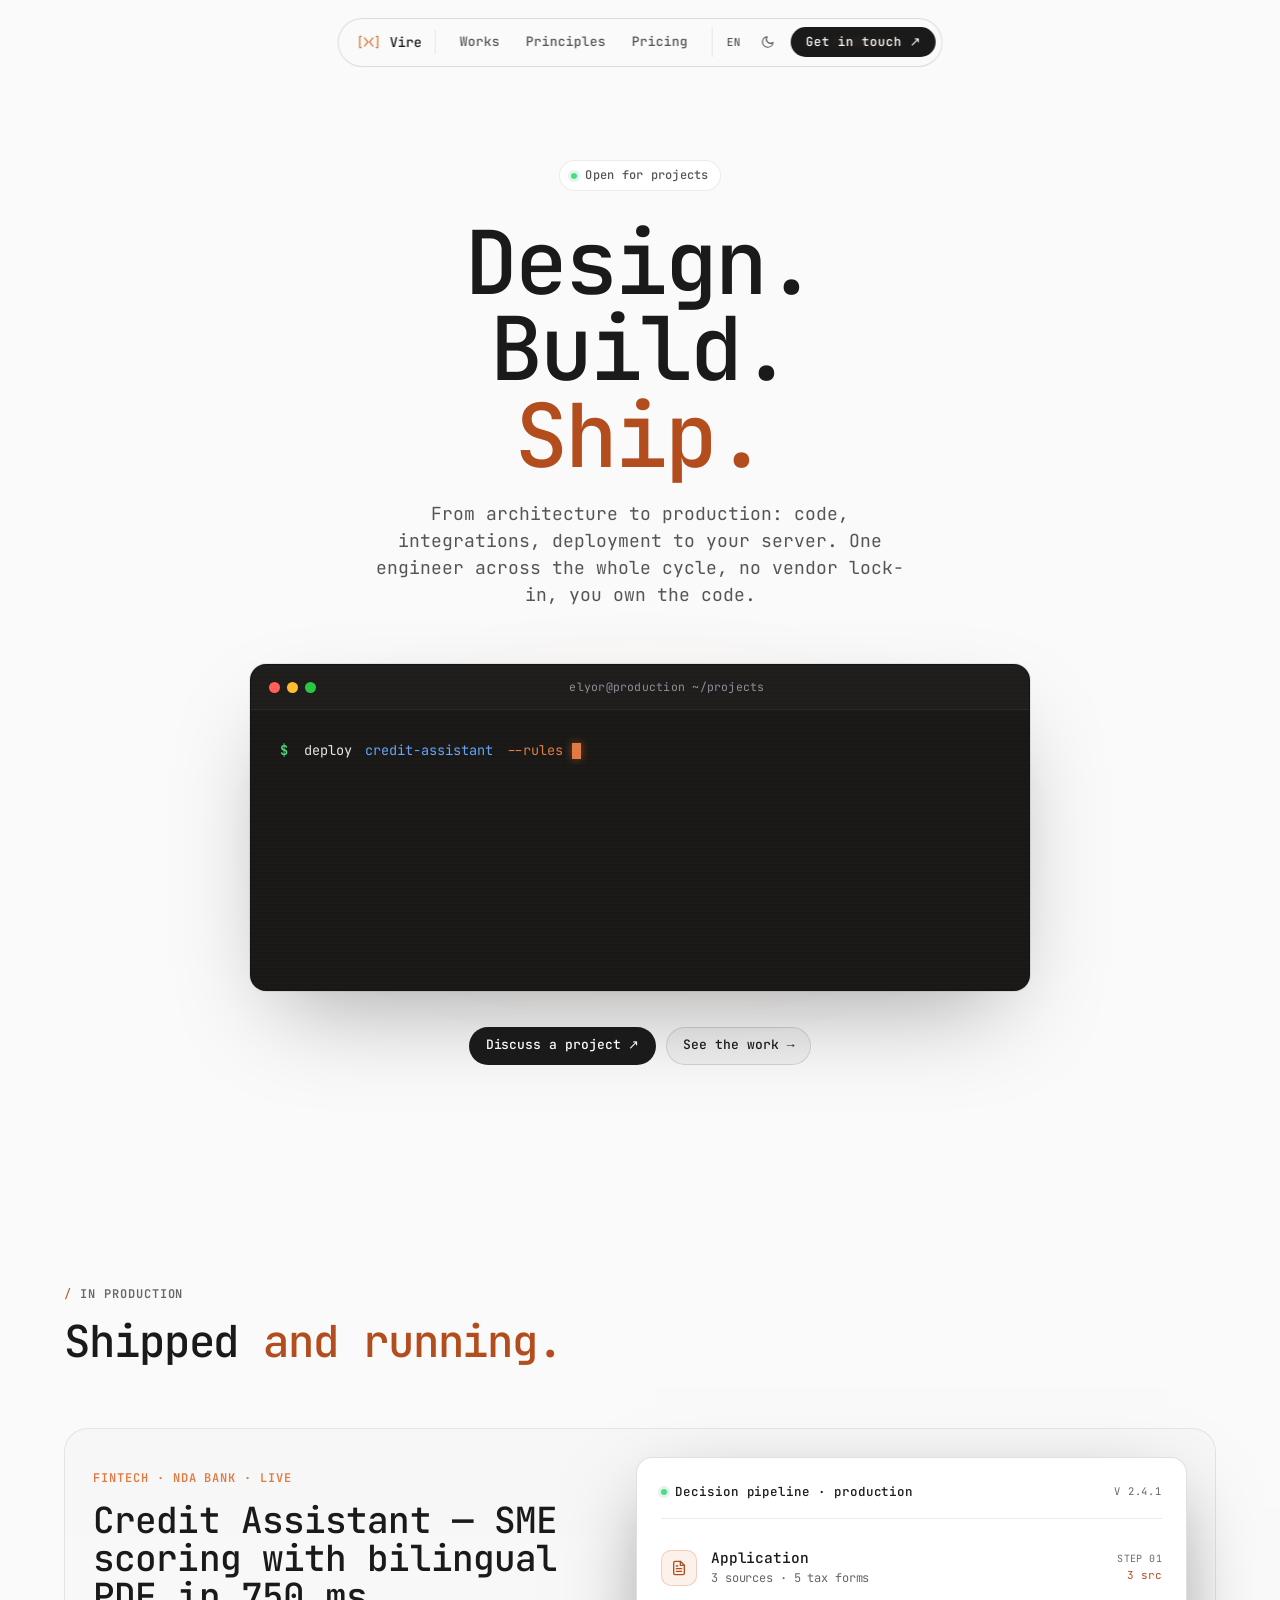
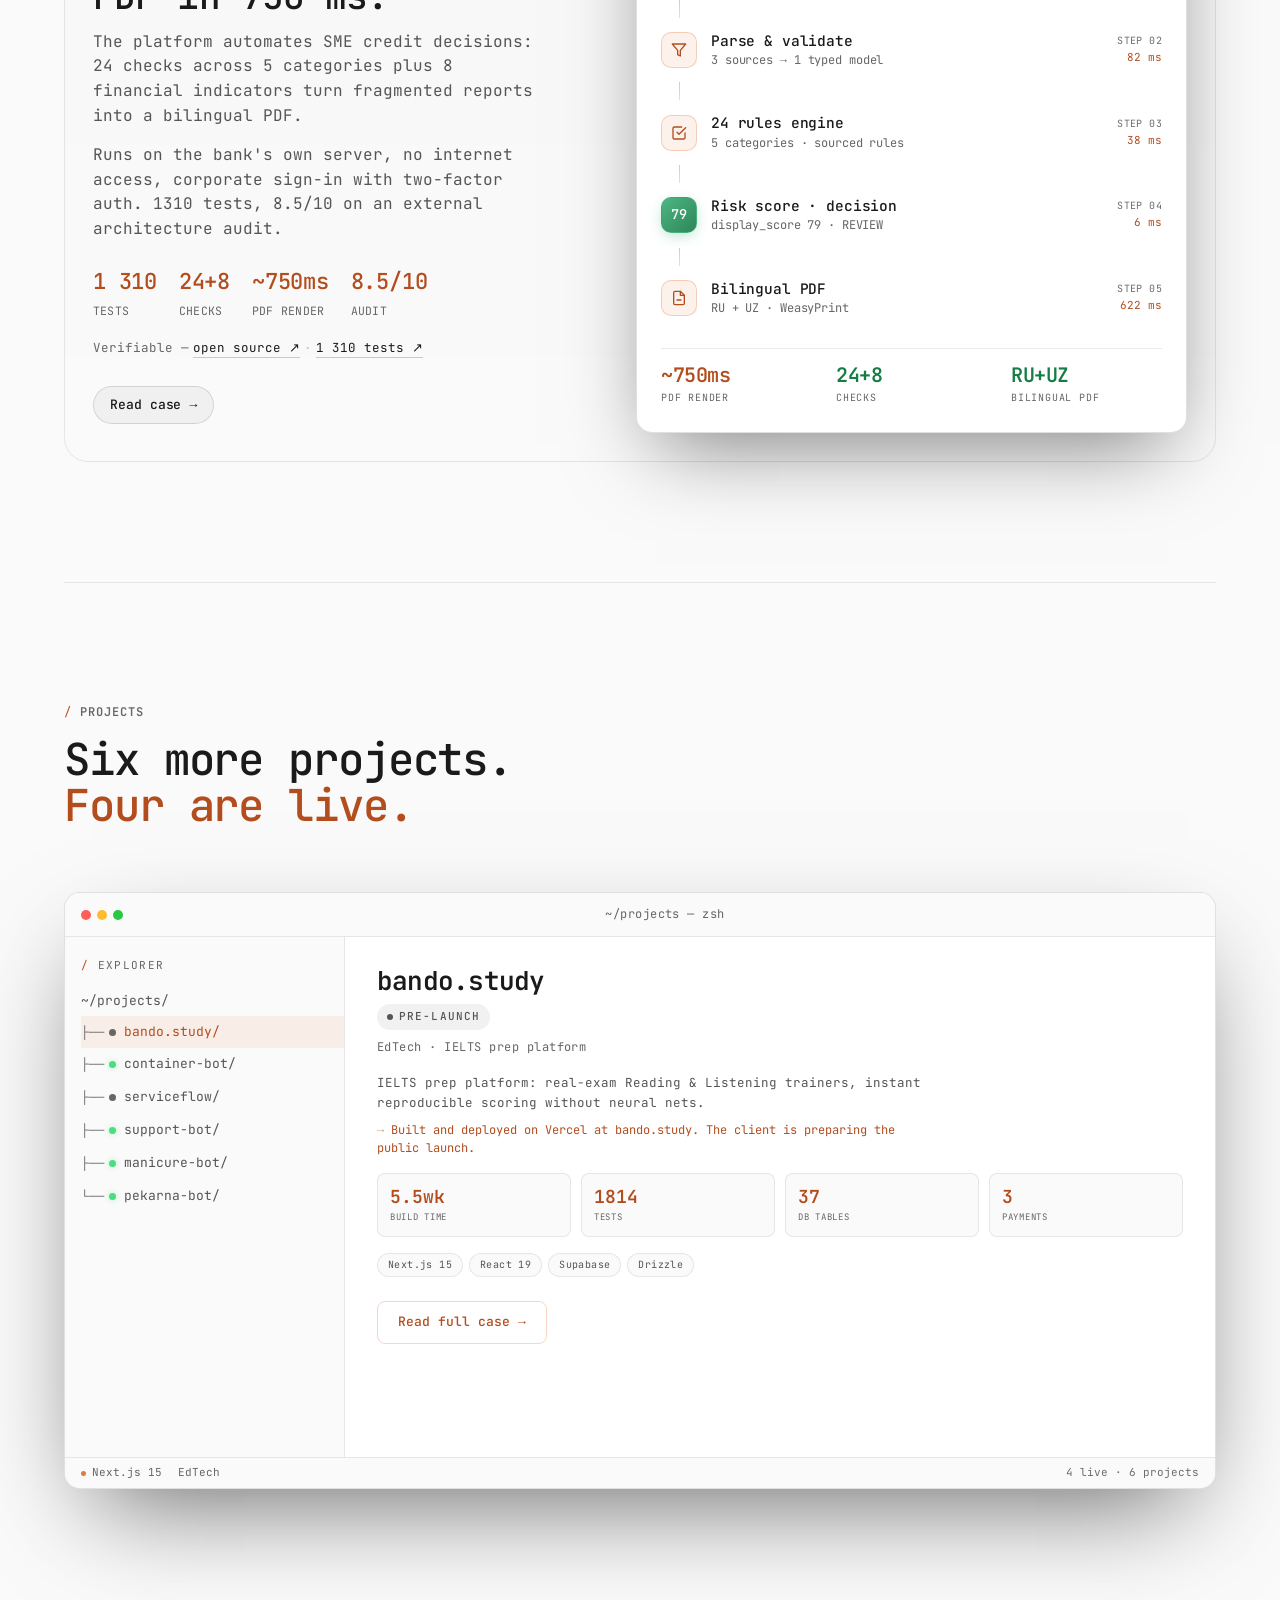
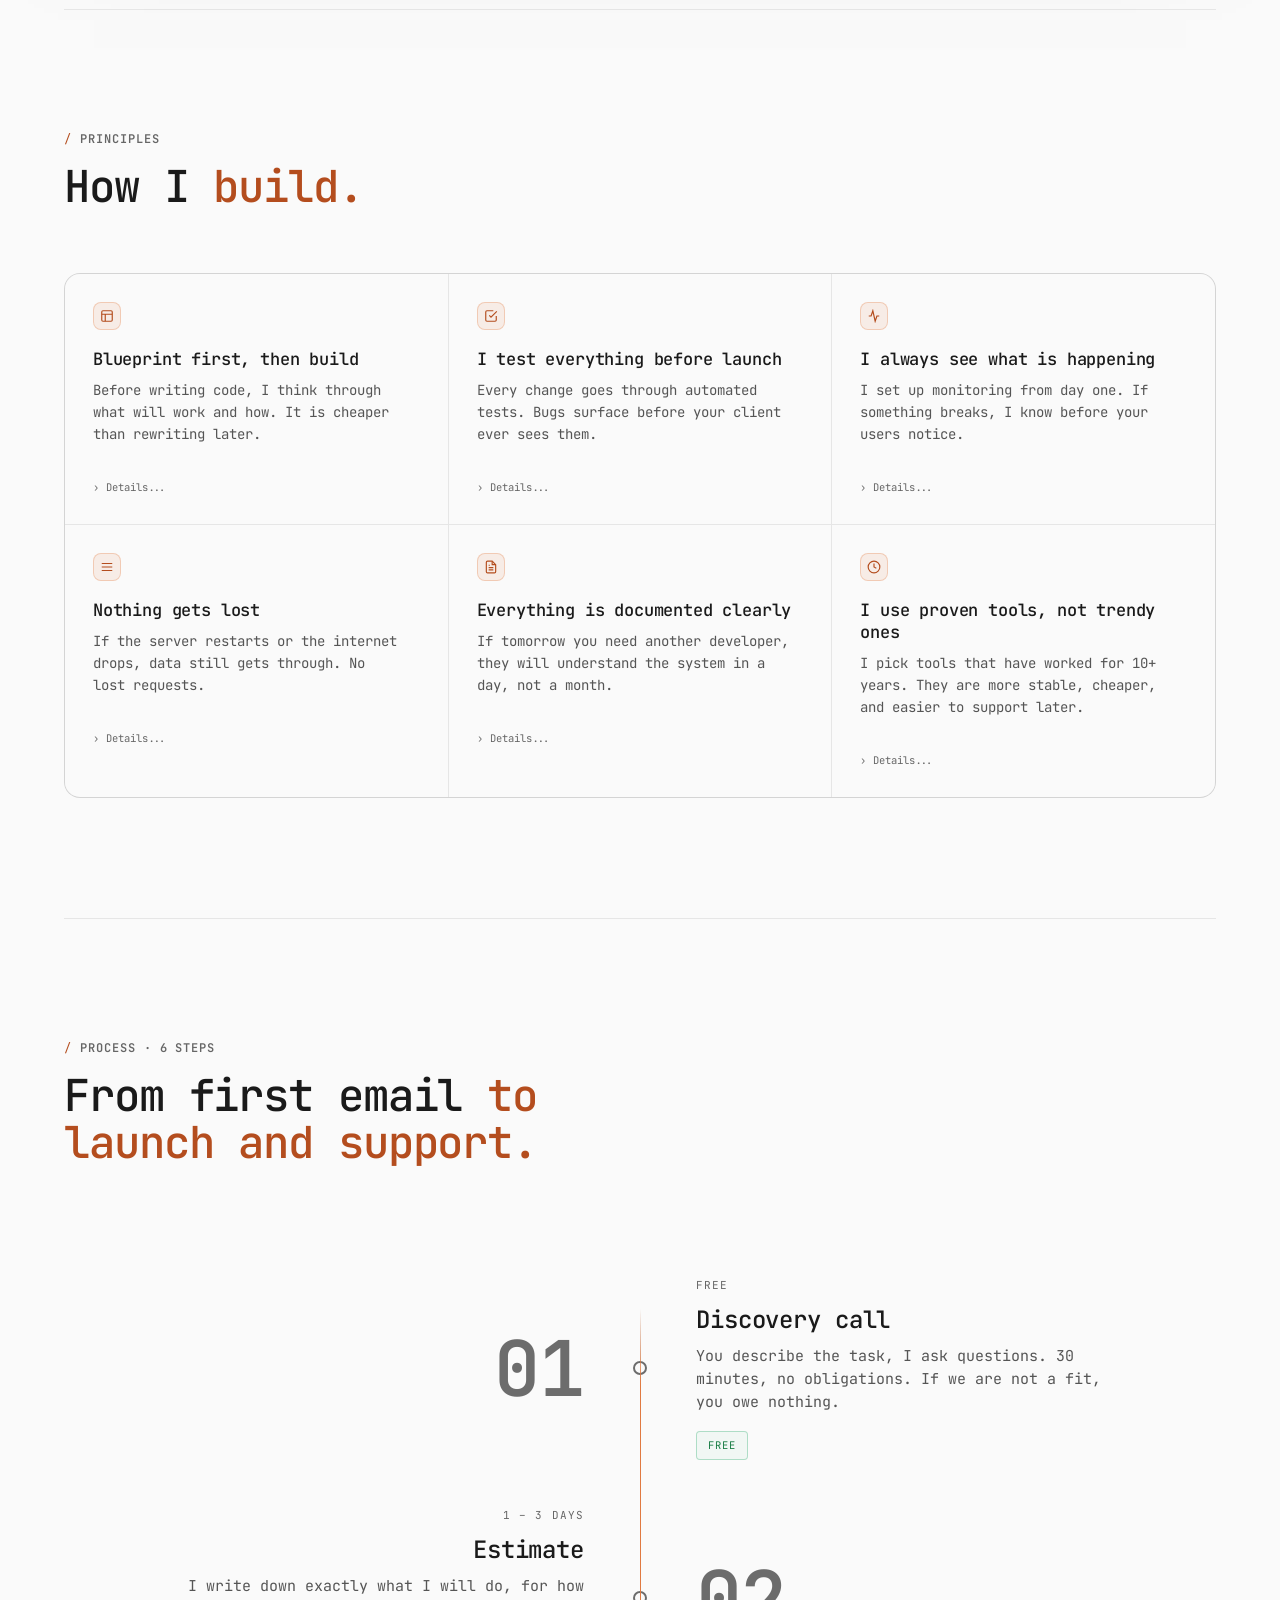
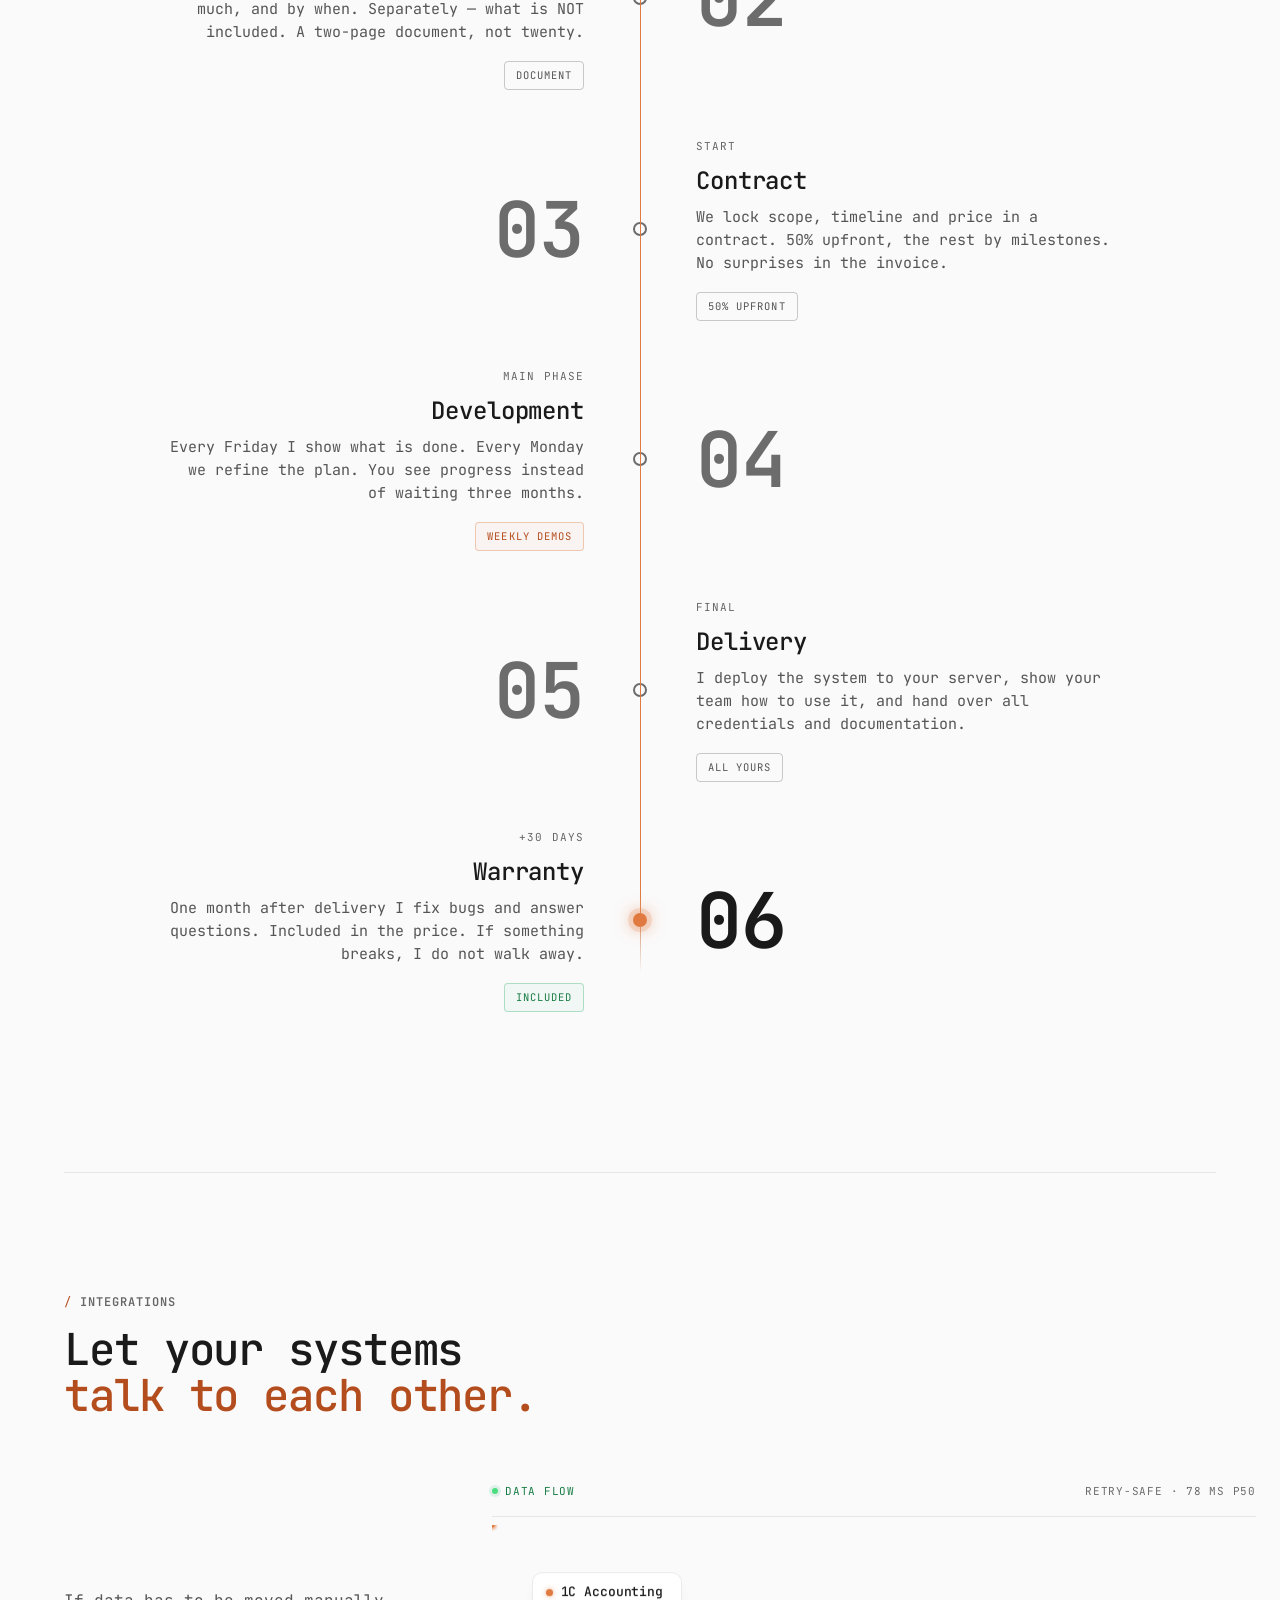
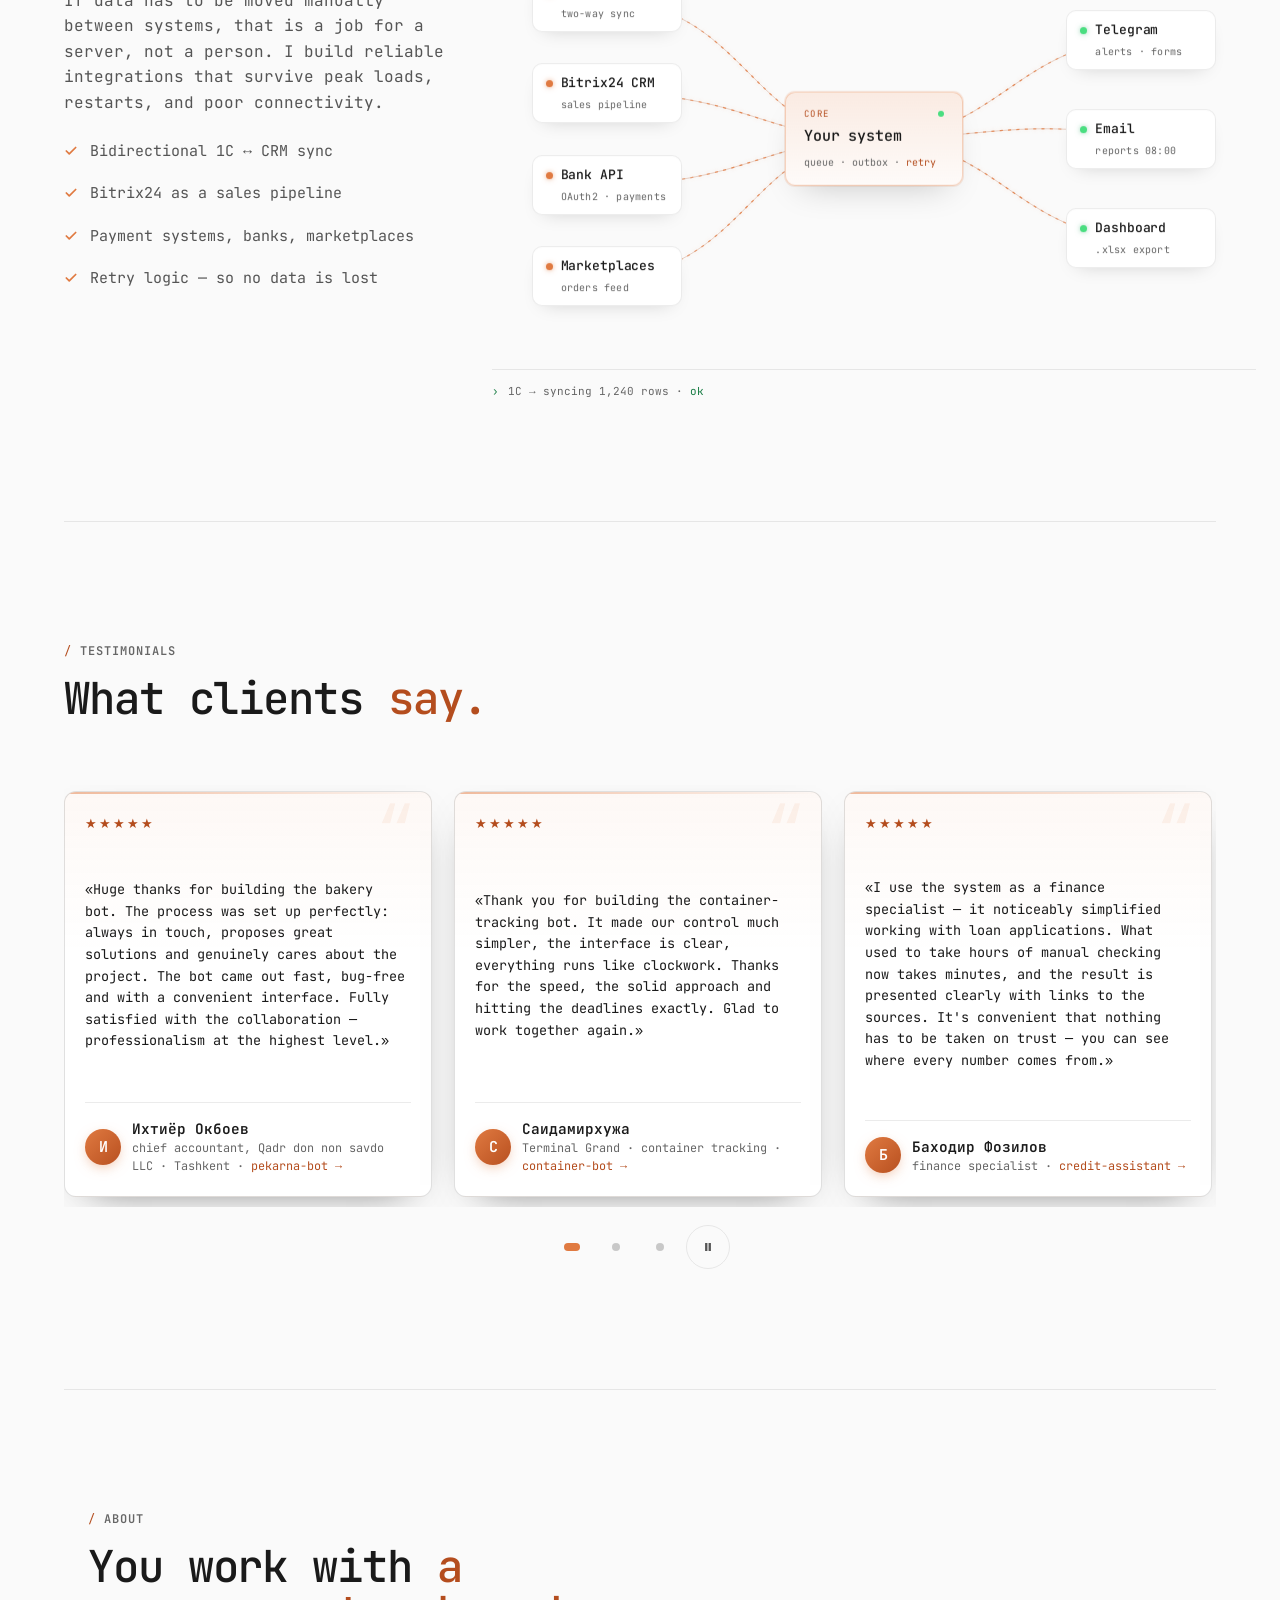
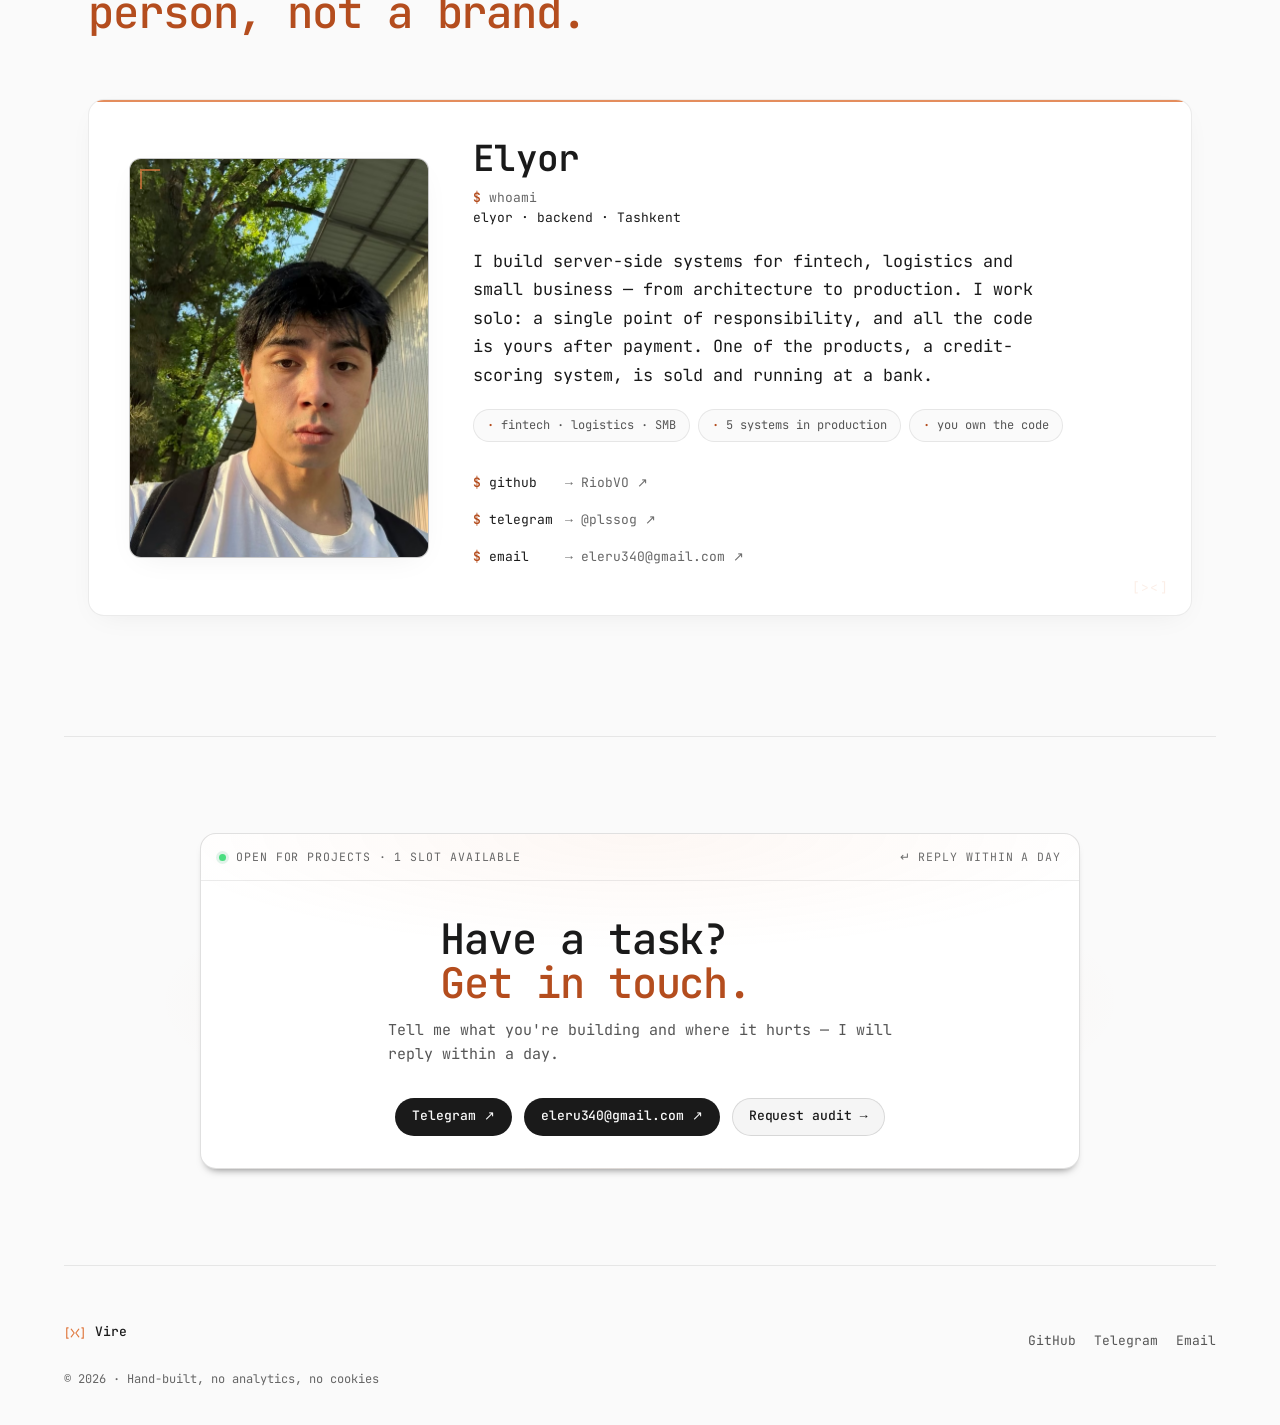
==== commit e272b09c: "fix(case): translate figure comments and sync test count Wrap the code-card and structure-tree comme" ====
--- a/index.html
+++ b/index.html
@@ -823,7 +823,7 @@
       desc_en: 'IELTS prep platform: real-exam Reading & Listening trainers, instant reproducible scoring without neural nets.',
       result_ru: 'Платформа готова и развёрнута на Vercel, домен bando.study. Публичный запуск заказчик готовит.',
       result_en: 'Built and deployed on Vercel at bando.study. The client is preparing the public launch.',
-      metrics: [{val:'5.5wk',label:'Build time'},{val:'1412',label:'Tests'},{val:'37',label:'DB tables'},{val:'3',label:'Payments'}],
+      metrics: [{val:'5.5wk',label:'Build time'},{val:'1814',label:'Tests'},{val:'37',label:'DB tables'},{val:'3',label:'Payments'}],
       stack: ['Next.js 15','React 19','Supabase','Drizzle'],
       case: '/case/bando'
     },
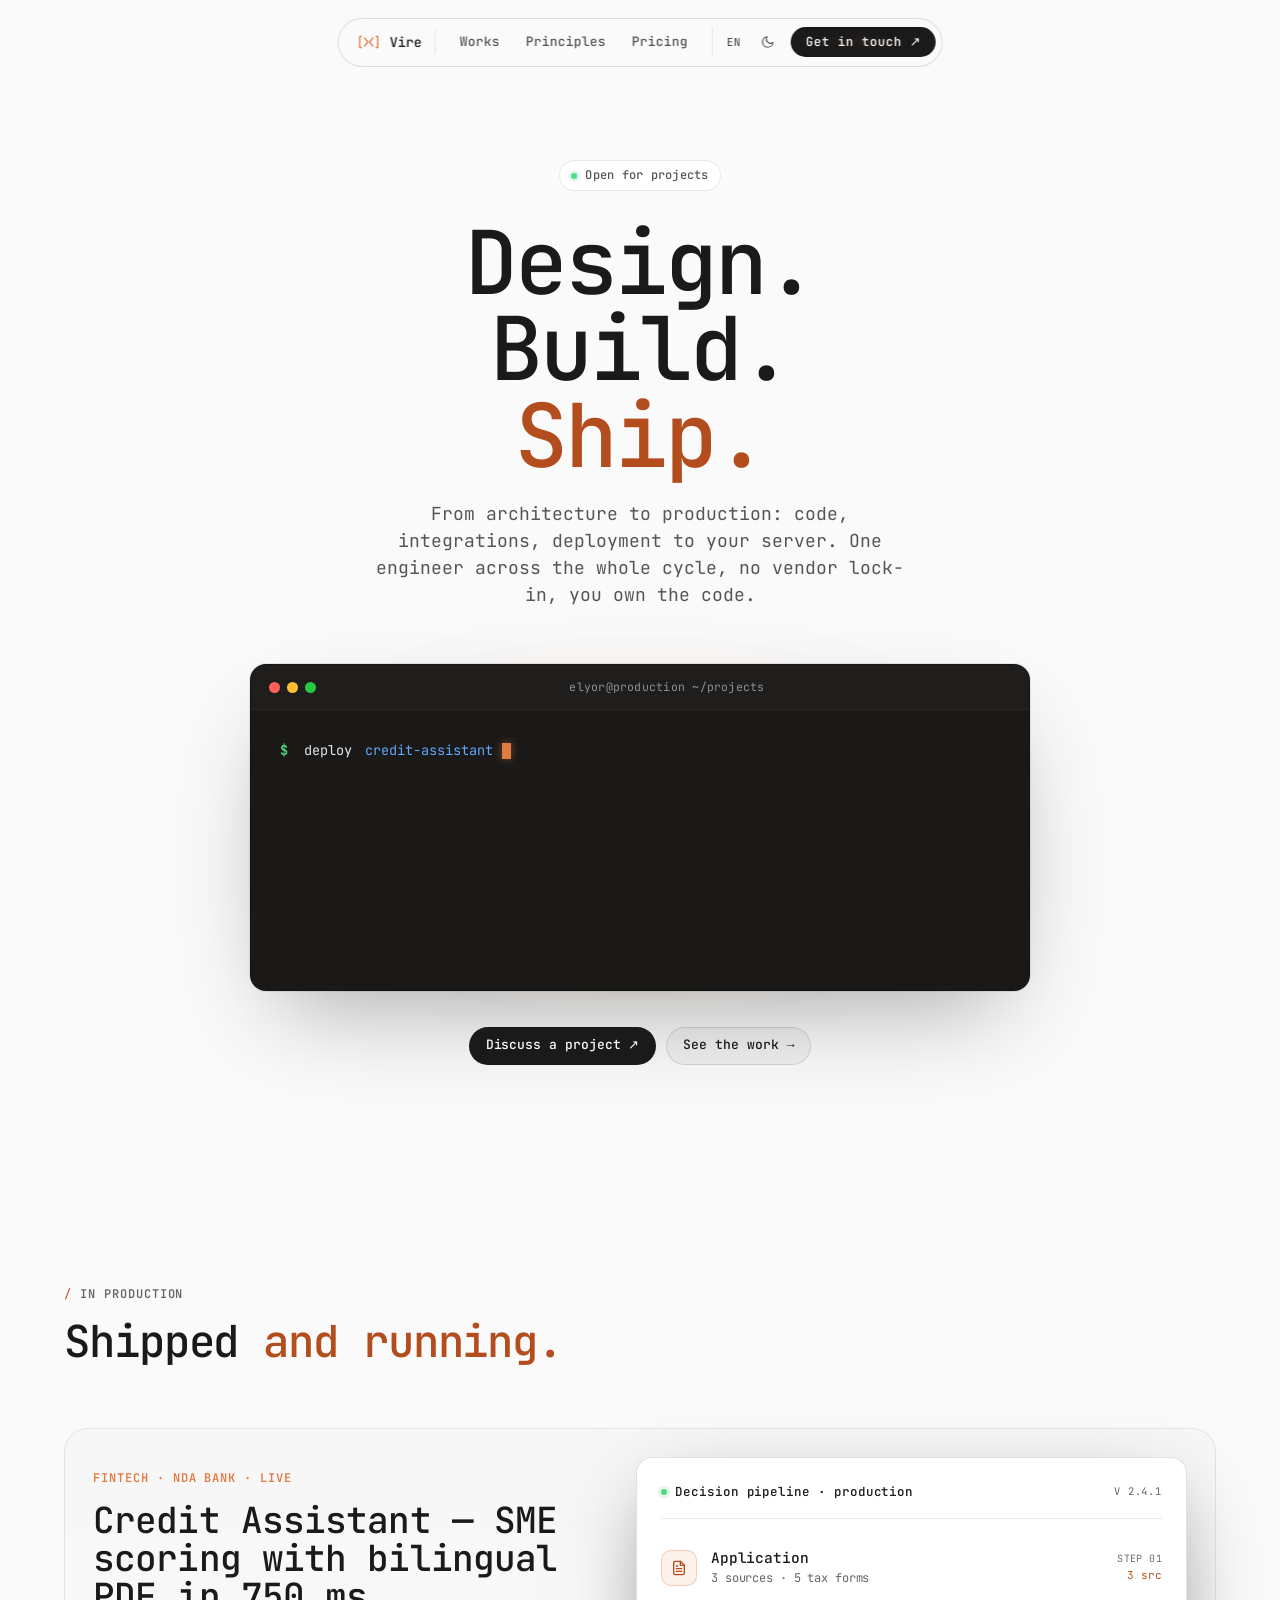
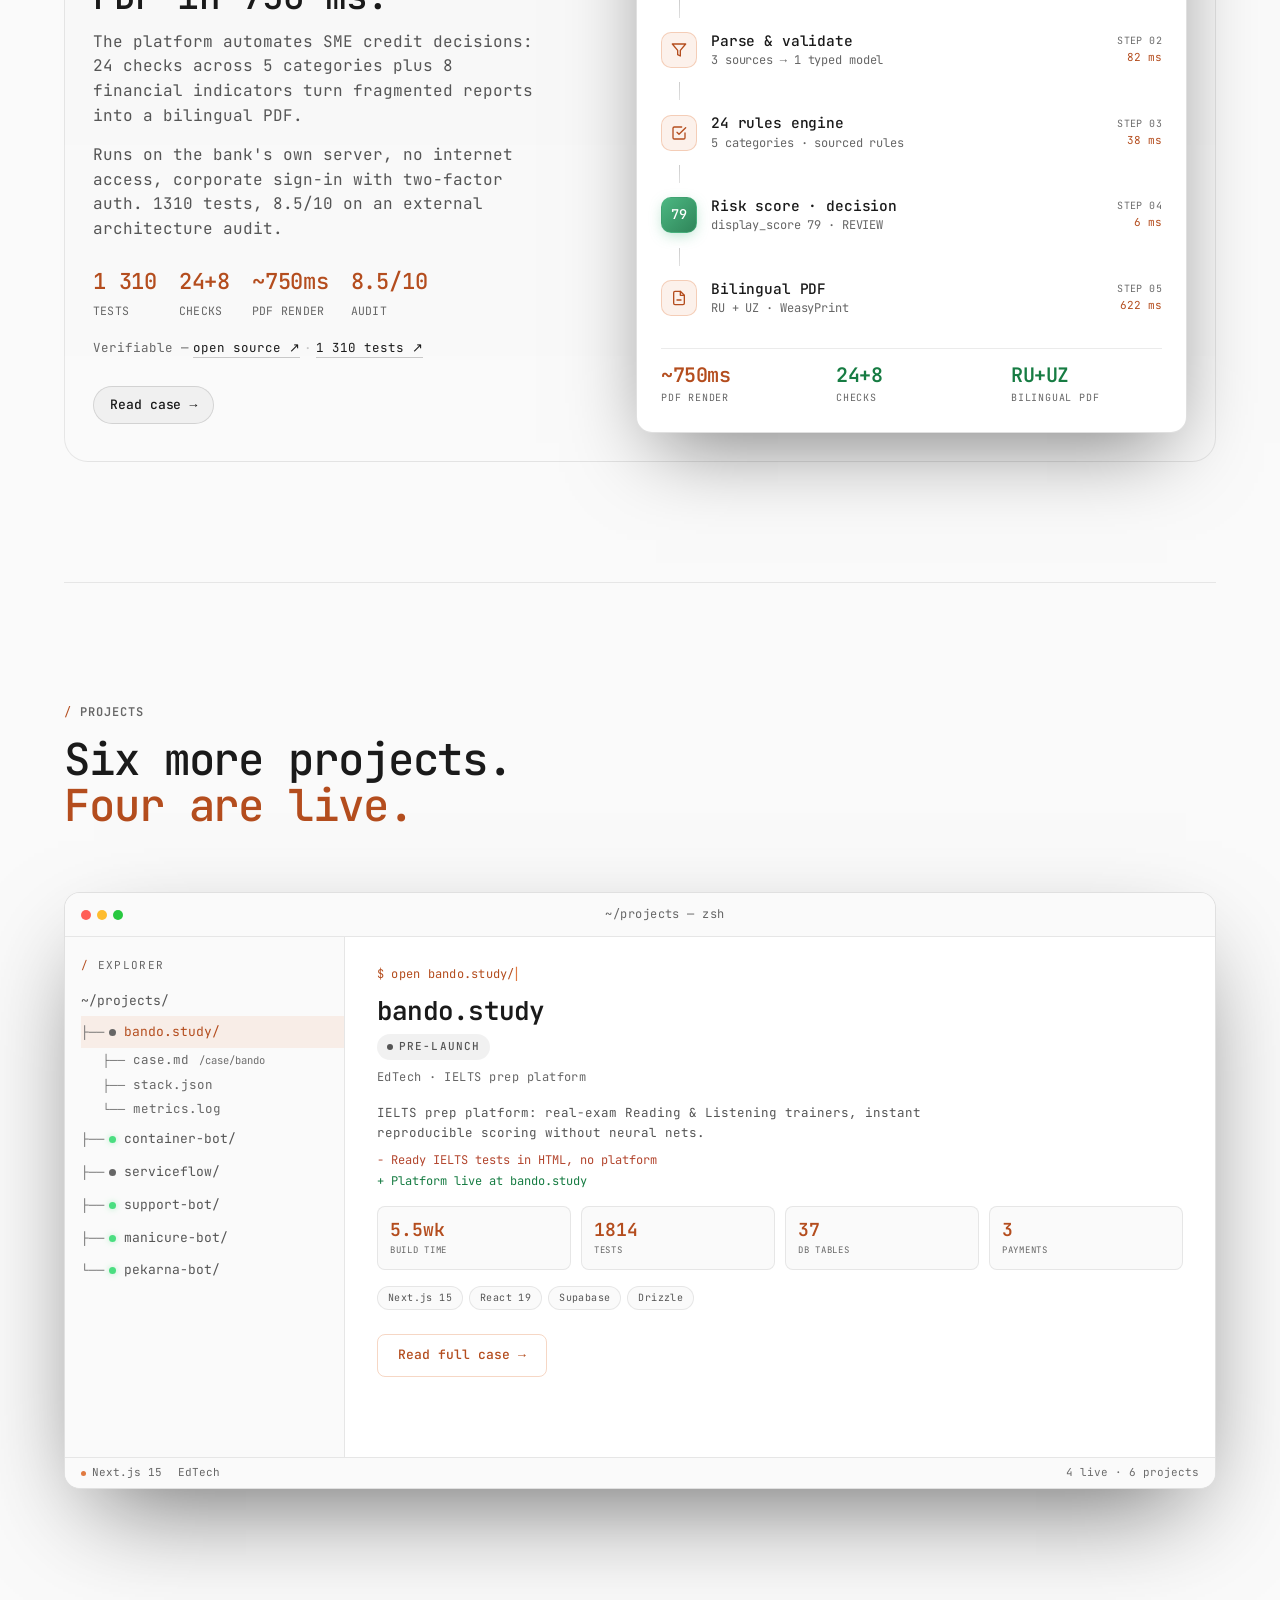
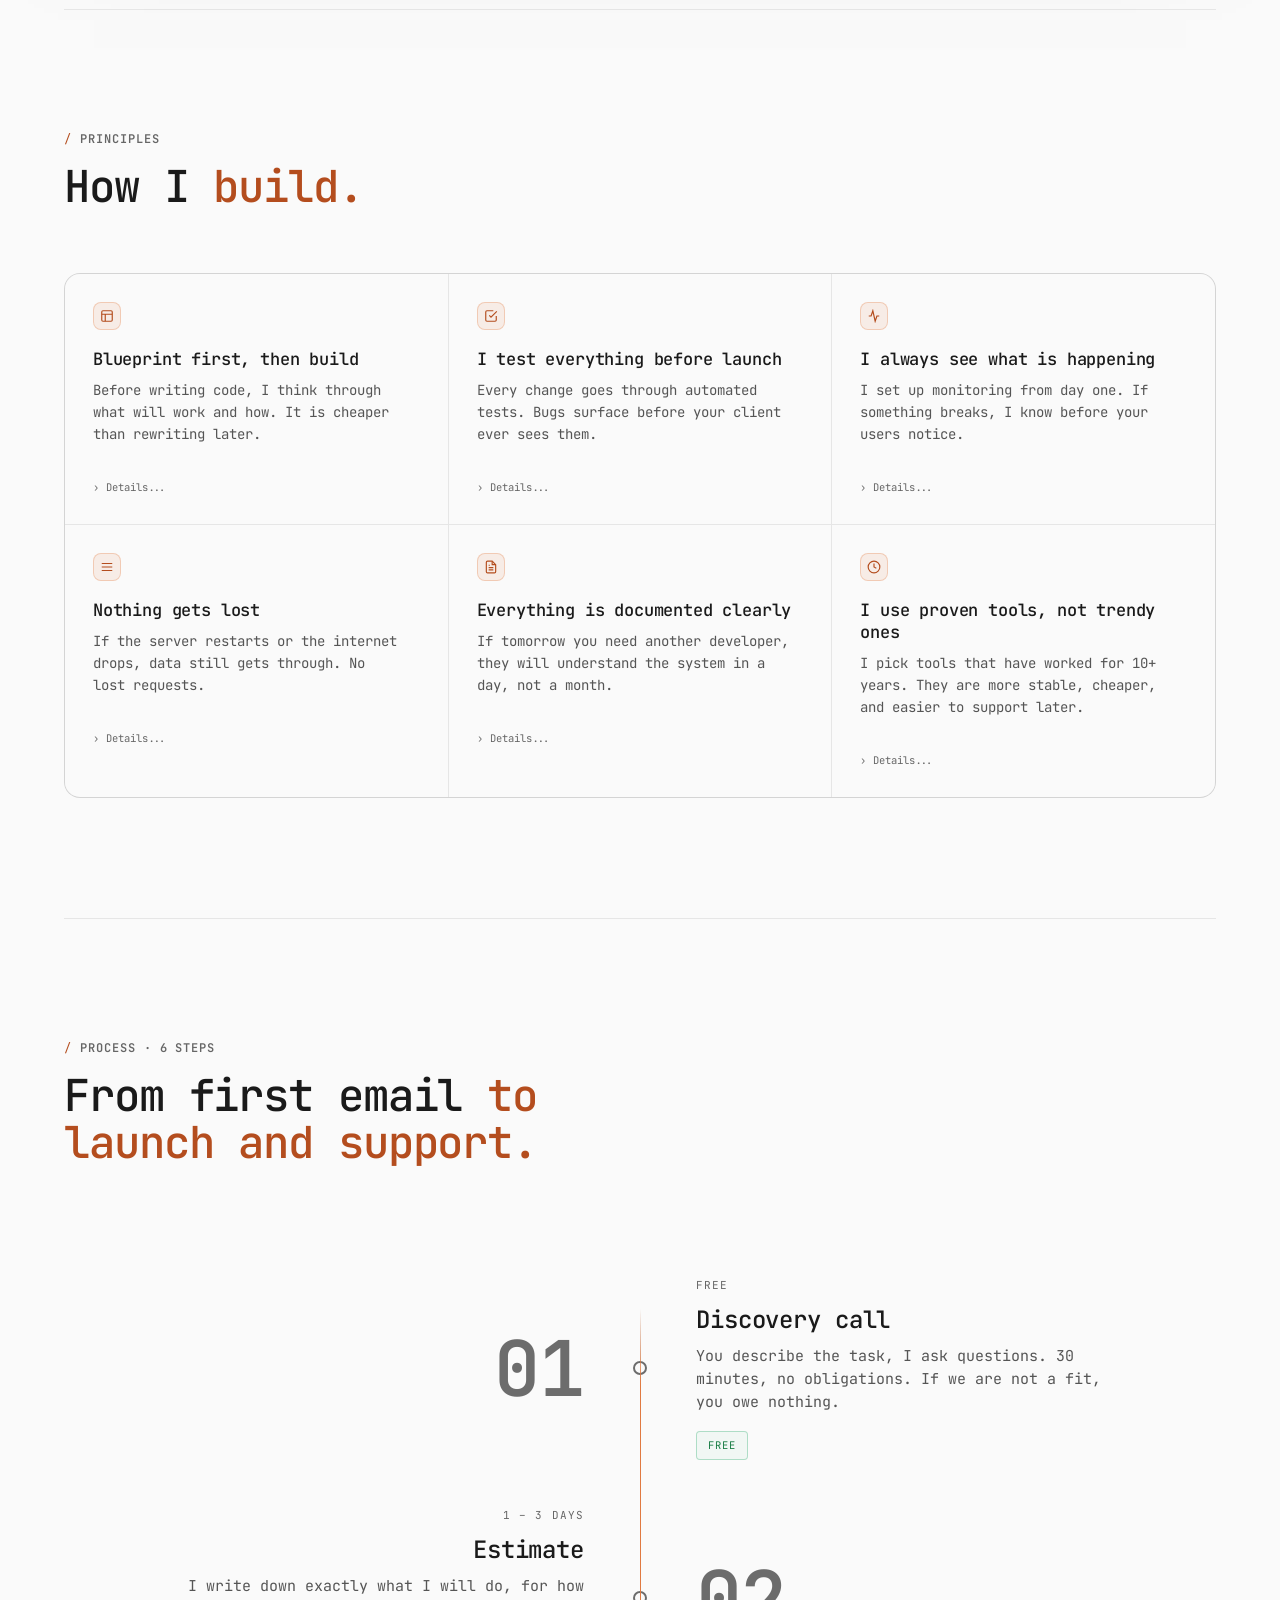
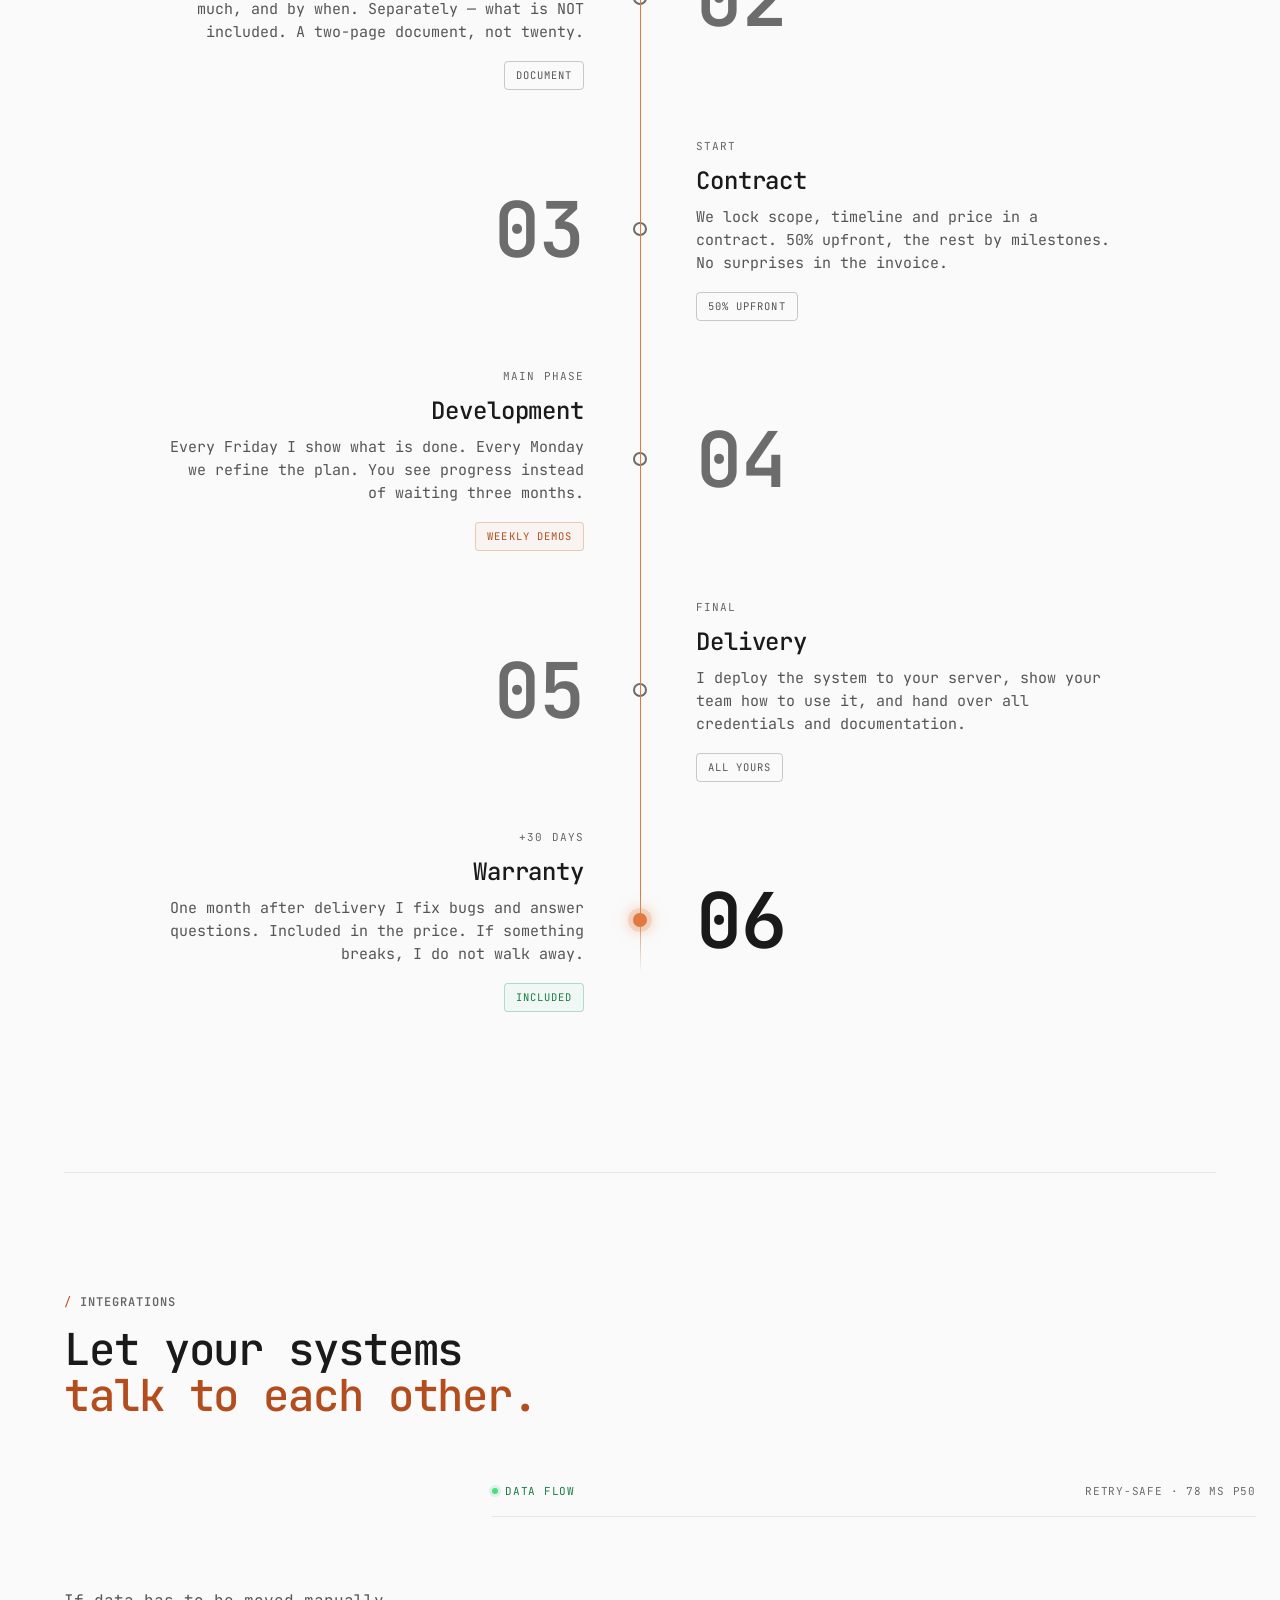
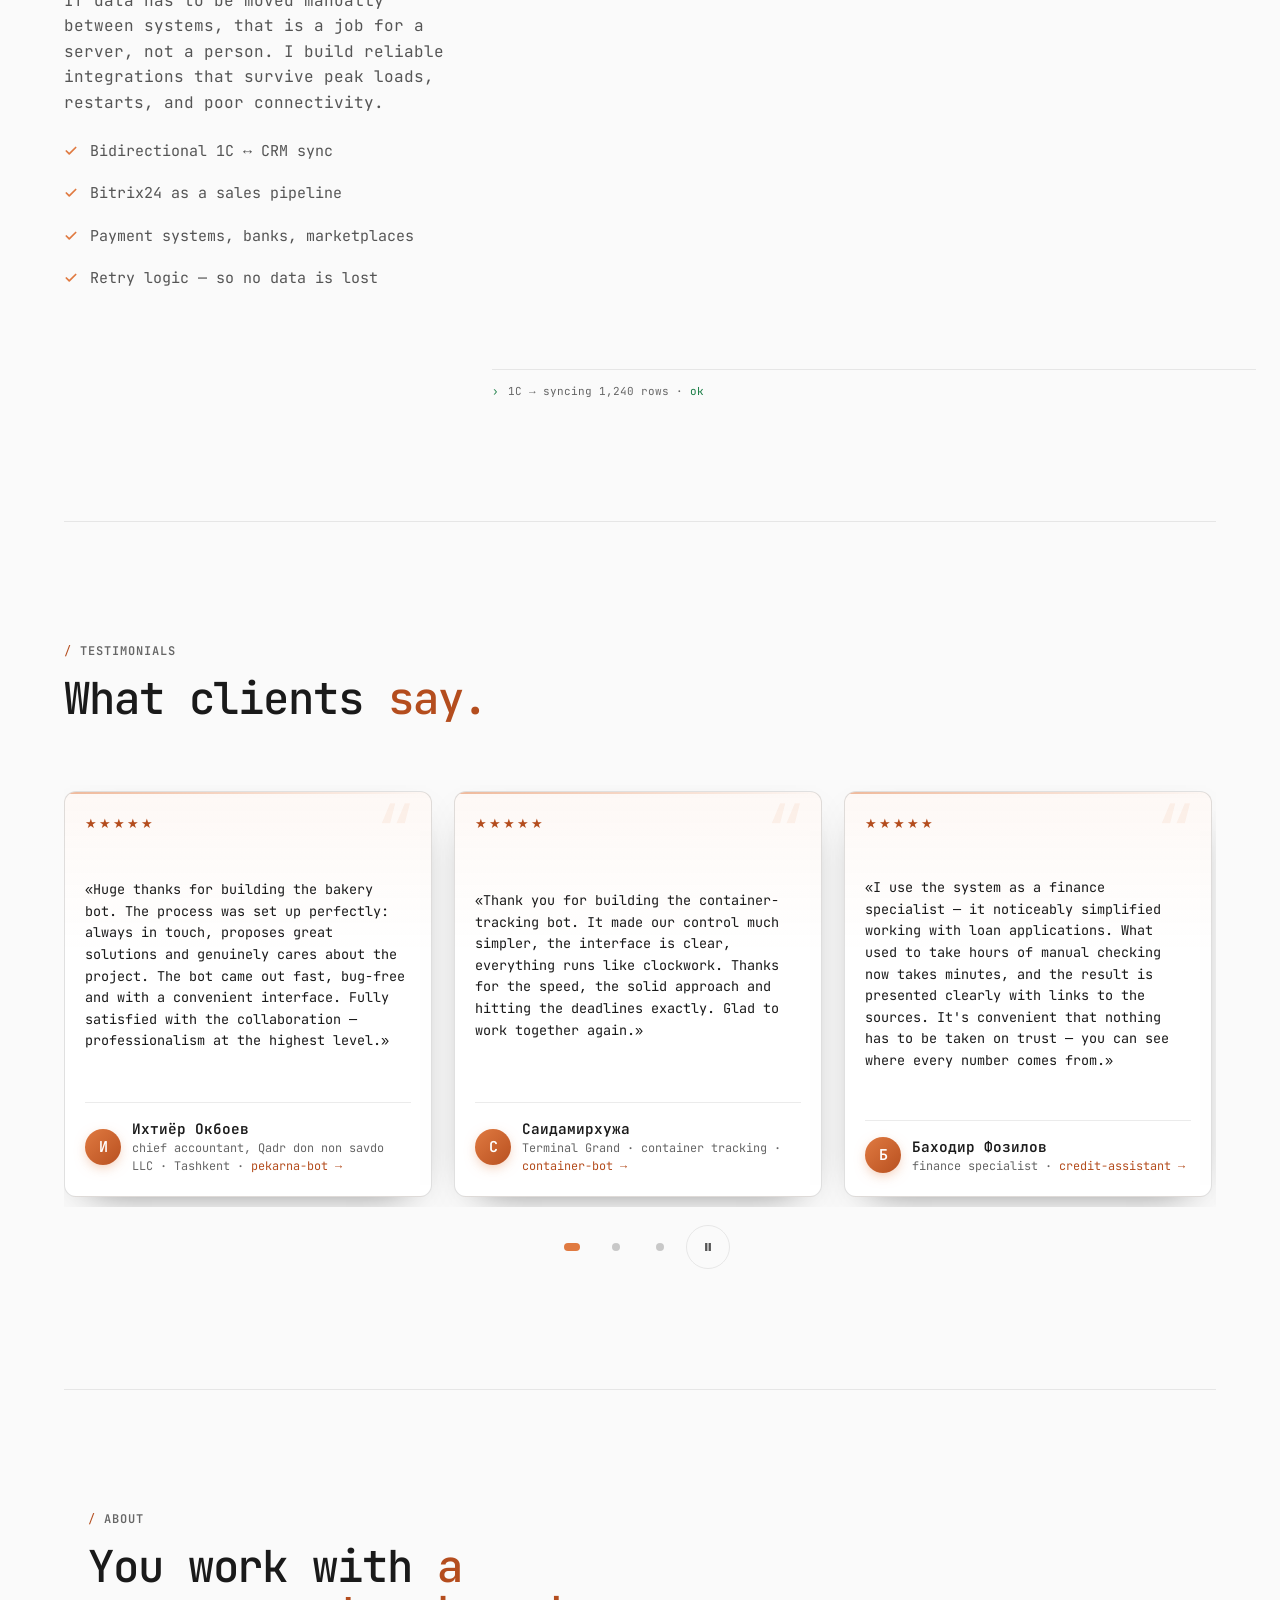
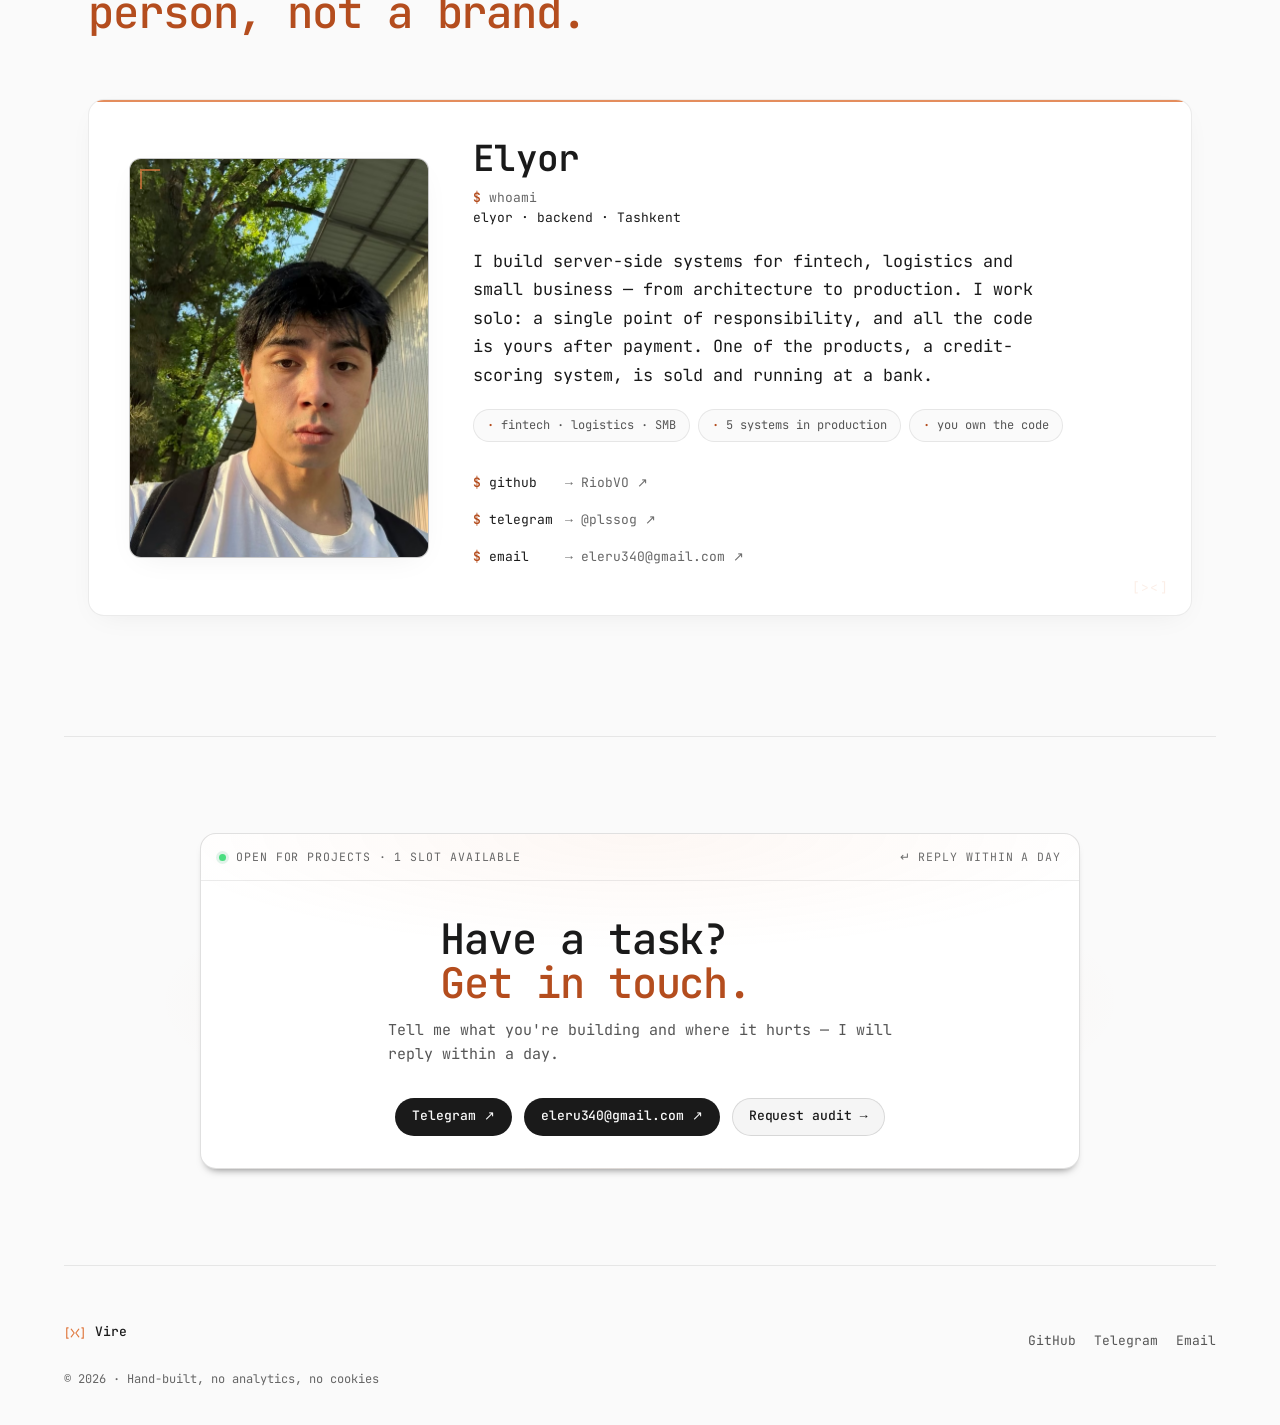
==== commit b03dbef0: "feat(home): deepen workstation CLI metaphor with three features Project results become before/after " ====
--- a/index.html
+++ b/index.html
@@ -821,8 +821,10 @@
       domain: 'EdTech · IELTS prep platform',
       desc_ru: 'Платформа подготовки к IELTS: тренажёры Reading и Listening в формате экзамена, мгновенная воспроизводимая проверка без нейросетей.',
       desc_en: 'IELTS prep platform: real-exam Reading & Listening trainers, instant reproducible scoring without neural nets.',
-      result_ru: 'Платформа готова и развёрнута на Vercel, домен bando.study. Публичный запуск заказчик готовит.',
-      result_en: 'Built and deployed on Vercel at bando.study. The client is preparing the public launch.',
+      minus_ru: 'Готовые IELTS-тесты в HTML, платформы нет',
+      minus_en: 'Ready IELTS tests in HTML, no platform',
+      plus_ru: 'Платформа развёрнута на bando.study',
+      plus_en: 'Platform live at bando.study',
       metrics: [{val:'5.5wk',label:'Build time'},{val:'1814',label:'Tests'},{val:'37',label:'DB tables'},{val:'3',label:'Payments'}],
       stack: ['Next.js 15','React 19','Supabase','Drizzle'],
       case: '/case/bando'
@@ -832,8 +834,10 @@
       domain: 'Logistics · Container tracking',
       desc_ru: 'Заменил Excel на трёх терминалах. ISO 6346 валидация, биллинг на лету, xlsx-отчёты в чат.',
       desc_en: 'Replaced Excel across three terminals. ISO 6346 validation, on-the-fly billing, xlsx reports to chat.',
-      result_ru: 'Ноль потерянных строк, ноль опечаток в номерах. Биллинг из ручного стал мгновенным.',
-      result_en: 'Zero lost rows, zero number typos. Billing went from manual to instant.',
+      minus_ru: 'Общий Excel: потеря строк, опечатки в номерах',
+      minus_en: 'Shared Excel: lost rows, mistyped numbers',
+      plus_ru: 'Ноль потерь и опечаток, биллинг мгновенный',
+      plus_en: 'Zero losses, instant billing',
       metrics: [{val:'78ms',label:'p50 latency'},{val:'3',label:'Terminals'},{val:'3k+',label:'Containers/y'},{val:'0',label:'Data loss'}],
       stack: ['aiogram','Postgres','openpyxl','Docker'],
       case: '/case/container-bot'
@@ -843,8 +847,10 @@
       domain: 'Open Source · Reference architecture',
       desc_ru: 'Clean Architecture: Repository + UoW, domain FSM, outbox, ETag/If-Match, RFC 7807. Открытый код с ADR.',
       desc_en: 'Clean Architecture: Repository + UoW, domain FSM, outbox, ETag/If-Match, RFC 7807. Open source with ADRs.',
-      result_ru: 'Шаблон, который можно форкнуть и запустить за 10 минут. Каждое решение задокументировано.',
-      result_en: 'A template you can fork and run in 10 minutes. Every decision is documented.',
+      minus_ru: 'Показать паттерны негде: прод под NDA, книги стерильны',
+      minus_en: 'Nowhere to show patterns: prod NDA, books sterile',
+      plus_ru: 'Открытый эталон: форк и запуск за 10 минут',
+      plus_en: 'Open reference: fork and run in 10 min',
       metrics: [{val:'Clean',label:'Architecture'},{val:'UoW',label:'Pattern'},{val:'FSM',label:'State mgmt'},{val:'RFC 7807',label:'Errors'}],
       stack: ['FastAPI','React','Postgres','Pydantic v2'],
       case: '/case/serviceflow'
@@ -854,8 +860,10 @@
       domain: 'Enterprise · Internal support · 4 500 emp',
       desc_ru: '4500 сотрудников → FSM-формы → маршрутизация → Bitrix24. Три локали. HR-почта −70%.',
       desc_en: '4,500 employees → FSM forms → routing → Bitrix24. Three locales. HR inbox −70%.',
-      result_ru: 'HR-отдел перестал тонуть в одинаковых письмах. Рутина ушла в бота, люди занялись людьми.',
-      result_en: 'HR department stopped drowning in repetitive emails. Routine went to the bot, people focused on people.',
+      minus_ru: 'Заявки письмами, угадай отдел, портал заброшен',
+      minus_en: 'Email requests, guess the dept, portal ignored',
+      plus_ru: 'Одна точка входа, HR-почта −70%',
+      plus_en: 'One entry point, HR inbox −70%',
       metrics: [{val:'4 500',label:'Employees'},{val:'−70%',label:'HR inbox'},{val:'Bitrix24',label:'CRM sync'},{val:'RU/UZ/EN',label:'Locales'}],
       stack: ['Python','aiogram','Bitrix24','Postgres'],
       case: '/case/support-bot'
@@ -865,8 +873,10 @@
       domain: 'Beauty · SaaS · Per-salon licensing',
       desc_ru: 'Per-salon VPS, Ed25519-лицензия, booking FSM, напоминания 24ч/2ч, бэкап каждые 6ч.',
       desc_en: 'Per-salon VPS, Ed25519 licensing, booking FSM, reminders at 24h/2h, backup every 6h.',
-      result_ru: 'Ноль двойных записей. Клиенты не забывают о визите — напоминания работают.',
-      result_en: 'Zero double bookings. Clients never forget their visit — reminders do the job.',
+      minus_ru: 'WhatsApp и звонки: двойные записи, no-show',
+      minus_en: 'WhatsApp & calls: double-bookings, no-shows',
+      plus_ru: 'Запись за 30 сек, ноль двойных, напоминания',
+      plus_en: 'Book in 30s, zero clashes, reminders',
       metrics: [{val:'Ed25519',label:'Licensing'},{val:'86+',label:'Tests'},{val:'6h',label:'Backup'},{val:'<200ms',label:'Response'}],
       stack: ['aiogram','SQLite WAL','Redis','Docker'],
       case: '/case/manicure-bot'
@@ -876,8 +886,10 @@
       domain: 'B2B · Bakery operations',
       desc_ru: 'Кафе и магазины заказывают через Telegram. Цены на клиента, автоотчёт в 08:00, xlsx-выгрузка.',
       desc_en: 'Cafes and shops order via Telegram. Per-client pricing, auto-report at 08:00, xlsx export.',
-      result_ru: 'Утренний отчёт готов до прихода директора. Ошибки в заказах исчезли.',
-      result_en: 'Morning report is ready before the director arrives. Order errors disappeared.',
+      minus_ru: 'Заказы в тетрадку и Excel: ошибки, потери',
+      minus_en: 'Orders in a notebook & Excel: errors, losses',
+      plus_ru: 'Отчёт готов к утру, ошибки исчезли',
+      plus_en: 'Report ready by morning, errors gone',
       metrics: [{val:'08:00',label:'Auto-report'},{val:'Per-client',label:'Pricing'},{val:'B2B',label:'Model'},{val:'.xlsx',label:'Export'}],
       stack: ['aiogram','SQLAlchemy','APScheduler','openpyxl'],
       case: '/case/pekarna-bot'
@@ -888,6 +900,16 @@
     var tree = document.getElementById('wsTree');
     var detail = document.getElementById('wsDetail');
     if (!tree || !detail) return;
+
+    var reduce = window.matchMedia && window.matchMedia('(prefers-reduced-motion: reduce)').matches;
+    var uiLang = document.body.getAttribute('data-active-lang') === 'en' ? 'en' : 'ru';
+
+    // aria-подписи файлов: двуязычные data-aria-* (их подхватывает applyLang в chrome.js),
+    // плюс стартовый aria-label под текущий язык.
+    function fileAria(ru, en) {
+      var cur = uiLang === 'en' ? en : ru;
+      return ' data-aria-ru="' + ru + '" data-aria-en="' + en + '" aria-label="' + cur + '"';
+    }
 
     var treeHtml = '<div class="ws-tree-header">Explorer</div><div class="ws-tree-root">~/projects/</div><div class="ws-tree-list">';
     WS_PROJECTS.forEach(function(p, i) {
@@ -897,6 +919,20 @@
         '<span class="ws-branch">' + branch + '</span>' +
         '<span class="ws-dot ' + (p.status === 'live' ? 'live' : 'ref') + '"></span>' +
         '<span class="ws-name">' + p.name + '/</span></div>';
+
+      // Файлы проекта: раскрыты у активного (i===0). case.md — реальная ссылка,
+      // stack.json / metrics.log — [role=button] (конвенция дерева index.html).
+      var openCls = i === 0 ? ' open' : '';
+      treeHtml += '<div class="ws-files' + openCls + '" data-files="' + p.id + '">' +
+        '<a class="ws-file" href="' + p.case + '"' + fileAria('Открыть кейс ' + p.name, 'Open case ' + p.name) + '>' +
+          '<span class="ws-fbranch">├──</span><span class="ws-fname">case.md</span><span class="ws-fmeta">' + p.case + '</span></a>' +
+        '<div class="ws-file" role="button" tabindex="0" data-file="stack" data-owner="' + p.id + '"' +
+          fileAria('Подсветить стек проекта ' + p.name, 'Highlight ' + p.name + ' stack') + '>' +
+          '<span class="ws-fbranch">├──</span><span class="ws-fname">stack.json</span></div>' +
+        '<div class="ws-file" role="button" tabindex="0" data-file="metrics" data-owner="' + p.id + '"' +
+          fileAria('Подсветить метрики проекта ' + p.name, 'Highlight ' + p.name + ' metrics') + '>' +
+          '<span class="ws-fbranch">└──</span><span class="ws-fname">metrics.log</span></div>' +
+      '</div>';
     });
     treeHtml += '</div>';
     tree.innerHTML = treeHtml;
@@ -916,13 +952,19 @@
       p.stack.forEach(function(s) { stackHtml += '<span class="ws-pill">' + s + '</span>'; });
 
       detailHtml += '<div class="ws-view' + active + '" data-project="' + p.id + '">' +
+        // Команда-эхо (печатается посимвольно; высота зарезервирована в CSS)
+        '<div class="ws-echo" data-echo="$ open ' + p.name + '/"><span class="ws-echo-text"></span><span class="ws-echo-cursor" aria-hidden="true">▏</span></div>' +
         '<div class="ws-proj-header"><h3 class="ws-proj-name">' + p.name + '</h3>' +
         '<div class="ws-proj-meta-row">' + badge + '</div>' +
         '<div class="ws-proj-domain">' + p.domain + '</div></div>' +
         '<p class="ws-proj-desc"><span data-lang="ru">' + p.desc_ru + '</span><span data-lang="en">' + p.desc_en + '</span></p>' +
-        '<p class="ws-proj-result"><span data-lang="ru">' + p.result_ru + '</span><span data-lang="en">' + p.result_en + '</span></p>' +
-        '<div class="ws-metrics">' + metricsHtml + '</div>' +
-        '<div class="ws-stack">' + stackHtml + '</div>' +
+        // Результат как git-diff: «- боль» / «+ результат»
+        '<div class="ws-diff">' +
+          '<div class="ws-diff-line minus"><span data-lang="ru">- ' + p.minus_ru + '</span><span data-lang="en">- ' + p.minus_en + '</span></div>' +
+          '<div class="ws-diff-line plus"><span data-lang="ru">+ ' + p.plus_ru + '</span><span data-lang="en">+ ' + p.plus_en + '</span></div>' +
+        '</div>' +
+        '<div class="ws-metrics" tabindex="-1">' + metricsHtml + '</div>' +
+        '<div class="ws-stack" tabindex="-1">' + stackHtml + '</div>' +
         '<a href="' + p.case + '" class="ws-case-link"><span data-lang="ru">Читать кейс</span><span data-lang="en">Read full case</span> <span class="arrow">→</span></a>' +
         '</div>';
     });
@@ -940,15 +982,74 @@
     }
     updateStatus(WS_PROJECTS[0].id);
 
+    // Команда-эхо: печатаем «$ open <name>/» посимвольно (~400 мс) в активной панели.
+    // reduced-motion → строка появляется мгновенно, без курсора. Печать не блокирует
+    // каскад деталей (тот на CSS-transition, независим).
+    var echoTimer = 0;
+    function typeEcho(view) {
+      if (!view) return;
+      var echo = view.querySelector('.ws-echo');
+      var textEl = view.querySelector('.ws-echo-text');
+      if (!echo || !textEl) return;
+      var full = echo.getAttribute('data-echo') || '';
+      clearInterval(echoTimer);
+      echo.classList.remove('is-typing', 'is-done');
+      if (reduce) { textEl.textContent = full; return; }
+      textEl.textContent = '';
+      echo.classList.add('is-typing');
+      var i = 0;
+      var per = Math.max(12, Math.round(400 / Math.max(1, full.length)));
+      echoTimer = setInterval(function() {
+        i++;
+        textEl.textContent = full.slice(0, i);
+        if (i >= full.length) {
+          clearInterval(echoTimer);
+          echo.classList.remove('is-typing');
+          echo.classList.add('is-done');
+        }
+      }, per);
+    }
+
+    // Клик по stack.json / metrics.log — короткий outline-pulse на блоке + скролл/фокус.
+    function pulse(view, sel) {
+      if (!view) return;
+      var el = view.querySelector(sel);
+      if (!el) return;
+      el.classList.remove('ws-pulse');
+      void el.offsetWidth; // reflow — перезапуск анимации при повторном клике
+      el.classList.add('ws-pulse');
+      el.scrollIntoView({ block: 'nearest', behavior: reduce ? 'auto' : 'smooth' });
+      try { el.focus({ preventScroll: true }); } catch (e) { /* фокус на скролл-цель необязателен */ }
+      var clear = function() { el.classList.remove('ws-pulse'); el.removeEventListener('animationend', clear); };
+      el.addEventListener('animationend', clear);
+      setTimeout(clear, 700); // фолбэк: при reduced-motion animationend почти мгновенный
+    }
+
+    tree.querySelectorAll('.ws-file[data-file]').forEach(function(file) {
+      function act() {
+        var ownerId = file.getAttribute('data-owner');
+        var view = detail.querySelector('.ws-view[data-project="' + ownerId + '"]');
+        pulse(view, file.getAttribute('data-file') === 'stack' ? '.ws-stack' : '.ws-metrics');
+      }
+      file.addEventListener('click', act);
+      file.addEventListener('keydown', function(e) {
+        if (e.key === 'Enter' || e.key === ' ') { e.preventDefault(); act(); }
+      });
+    });
+
     tree.querySelectorAll('.ws-tree-item').forEach(function(item) {
       function select() {
         var id = item.dataset.project;
         tree.querySelectorAll('.ws-tree-item').forEach(function(el) { el.classList.toggle('active', el.dataset.project === id); });
+        // Файлы старого проекта сворачиваются, нового — раскрываются.
+        tree.querySelectorAll('.ws-files').forEach(function(el) { el.classList.toggle('open', el.getAttribute('data-files') === id); });
+        var activeView = null;
         detail.querySelectorAll('.ws-view').forEach(function(el) {
-          if (el.dataset.project === id) requestAnimationFrame(function() { el.classList.add('active'); });
+          if (el.dataset.project === id) { activeView = el; requestAnimationFrame(function() { el.classList.add('active'); }); }
           else el.classList.remove('active');
         });
         updateStatus(id);
+        typeEcho(activeView); // печатаем эхо новой панели
       }
       item.addEventListener('click', select);
       item.addEventListener('keydown', function(e) {
@@ -970,14 +1071,26 @@
       nextItem.focus();
       e.preventDefault();
     });
+
+    // Первый автопоказ проекта — печатаем эхо один раз.
+    typeEcho(detail.querySelector('.ws-view.active'));
   }
   initWorkstation();
 
-  // Re-apply language to dynamically created data-lang spans
+  // Динамический контент воркстейшна вставлен после applyLang(readLang) в chrome.js —
+  // переприменяем язык, чтобы раскрасить свежие data-lang (дифф/описания) и aria файлов.
   const lang = document.body.getAttribute('data-active-lang') || 'ru';
-  document.querySelectorAll('#wsDetail [data-lang]').forEach(b => {
-    b.classList.toggle('active', b.getAttribute('data-lang') === lang);
-  });
+  if (typeof applyLang === 'function') {
+    applyLang(lang);
+  } else {
+    document.querySelectorAll('#wsDetail [data-lang]').forEach(b => {
+      b.classList.toggle('active', b.getAttribute('data-lang') === lang);
+    });
+    document.querySelectorAll('.ws-file[data-aria-ru][data-aria-en]').forEach(el => {
+      const v = el.getAttribute('data-aria-' + lang);
+      if (v) el.setAttribute('aria-label', v);
+    });
+  }
 
   // Interactive principles cards — клавиатура + троттл glow + отключение на тач и reduced-motion (#23/#69)
   const coarsePtr = window.matchMedia && (window.matchMedia('(pointer: coarse)').matches
--- a/styles/base.css
+++ b/styles/base.css
@@ -178,6 +178,8 @@
   --accent-cyan:  #E07A41;
   --accent-green: #4ade80;
   --accent-green-text: #4ade80;  /* зелёный для ТЕКСТА: = green на тёмной */
+  /* Приглушённый красный для «- было» в ws-diff (workstation). НЕ ярко-красный (mac-dot #ff5f57), отдельный от бренд-оранжа. AA: 5.91:1 на --bg-elev (#222). */
+  --diff-minus:   #e0857a;
 
   /* Shadows */
   --shadow-card:   0 1px 0 rgba(255,255,255,0.04) inset, 0 12px 40px -16px rgba(0,0,0,0.5);
@@ -209,6 +211,7 @@
   /* Затемнённый оранжевый для текста: 5.00:1 на #fafafa, 5.22:1 на #ffffff, 4.58:1 на #f0f0f0 (открытый FAQ / hover-карточки) — проходит WCAG AA на всех elevated-поверхностях. */
   --accent-text:  #B44D1E;
   --accent-green-text: #177c43;  /* зелёный для ТЕКСТА на светлой: 5.03:1 на #fafafa */
+  --diff-minus:   #b3462e;  /* «- было» на светлой: 5.48:1 на #fff, 5.25:1 на #fafafa, 4.81:1 на #f0f0f0 */
 }
 
 * { box-sizing: border-box; margin: 0; padding: 0; }
--- a/styles/components.css
+++ b/styles/components.css
@@ -672,7 +672,6 @@
 }
 .ws-view .ws-proj-name,
 .ws-view .ws-proj-desc,
-.ws-view .ws-proj-result,
 .ws-view .ws-stack,
 .ws-view .ws-case-link {
   opacity: 0;
@@ -681,7 +680,6 @@
 }
 .ws-view.active .ws-proj-name   { opacity: 1; transform: translateY(0); transition-delay: 0s; }
 .ws-view.active .ws-proj-desc   { opacity: 1; transform: translateY(0); transition-delay: 0.06s; }
-.ws-view.active .ws-proj-result { opacity: 1; transform: translateY(0); transition-delay: 0.12s; }
 .ws-view.active .ws-stack       { opacity: 1; transform: translateY(0); transition-delay: 0.25s; }
 .ws-view.active .ws-case-link   { opacity: 1; transform: translateY(0); transition-delay: 0.3s; }
 
@@ -738,18 +736,19 @@
   margin-bottom: 8px;
   max-width: 560px;
 }
-.ws-proj-result {
-  font-size: 12px;
-  line-height: 1.5;
-  color: var(--accent-text);
+/* Результат как git-diff: «- боль» / «+ результат». Без анимации —
+   блок вне каскадного списка .ws-view.active, проявляется вместе с панелью. */
+.ws-diff {
   margin-bottom: 16px;
   max-width: 560px;
-  opacity: 0.8;
-}
-.ws-proj-result::before {
-  content: '→ ';
-  opacity: 0.6;
-}
+  font-size: 12px;
+  line-height: 1.55;
+  display: grid;
+  gap: 2px;
+}
+.ws-diff-line { white-space: pre-wrap; font-variant-ligatures: none; }
+.ws-diff-line.minus { color: var(--diff-minus); }
+.ws-diff-line.plus  { color: var(--accent-green-text); }
 
 /* Metrics grid */
 .ws-metrics {
@@ -892,6 +891,91 @@
   background: var(--text-faint);
   border-radius: 4px;
 }
+
+/* ── Файлы проекта в дереве (раскрываются у активного) ── */
+.ws-files { display: none; margin: 0 0 2px; }
+.ws-files.open { display: block; }
+.ws-file {
+  display: flex;
+  align-items: center;
+  gap: 0;
+  width: 100%;
+  padding: 4px 16px 4px 12px;
+  font: inherit;
+  font-size: 12.5px;
+  line-height: 1.3;
+  color: var(--text-dim);
+  text-align: left;
+  text-decoration: none;
+  background: none;
+  border: 0;
+  cursor: pointer;
+  white-space: nowrap;
+}
+.ws-file:hover { background: var(--accent-soft); color: var(--text); }
+.ws-fbranch {
+  width: 40px;
+  flex-shrink: 0;
+  padding-right: 8px;
+  text-align: right;
+  color: var(--text-faint);
+  user-select: none;
+}
+a.ws-file:hover .ws-fname { text-decoration: underline; }
+.ws-fmeta {
+  margin-left: 10px;
+  font-size: 10.5px;
+  color: var(--text-faint);
+  overflow: hidden;
+  text-overflow: ellipsis;
+}
+/* Быстрое появление строк со стаггером ≤150 мс. Анимация (не transition)
+   надёжно проигрывается при display:none→block. reduced-motion гасит через
+   глобальный сброс animation-duration в base.css. */
+@keyframes wsFileIn { from { opacity: 0; transform: translateX(-5px); } to { opacity: 1; transform: none; } }
+.ws-files.open .ws-file              { animation: wsFileIn 0.18s ease both; }
+.ws-files.open .ws-file:nth-child(2) { animation-delay: 0.06s; }
+.ws-files.open .ws-file:nth-child(3) { animation-delay: 0.12s; }
+
+/* Подсветка целевого блока (клик по stack.json / metrics.log): короткий
+   outline-pulse, без glow/box-shadow. outline не влияет на layout. */
+@keyframes wsPulse {
+  0%   { outline-color: transparent; }
+  20%  { outline-color: var(--accent); }
+  100% { outline-color: transparent; }
+}
+.ws-pulse {
+  outline: 2px solid transparent;
+  outline-offset: 4px;
+  border-radius: 8px;
+  animation: wsPulse 600ms ease-out;
+}
+/* Программный фокус на скролл-цель не оставляет кольца — индикатор здесь сам
+   pulse; tabindex=-1 держит блоки вне tab-order. */
+.ws-metrics:focus, .ws-stack:focus { outline: none; }
+
+/* ── Команда-эхо над заголовком панели (печатается посимвольно) ── */
+/* Высота зарезервирована (min-height) — layout не прыгает. */
+.ws-echo {
+  min-height: 20px;
+  margin-bottom: 10px;
+  font-size: 12px;
+  letter-spacing: 0.02em;
+  color: var(--accent-text);
+  white-space: nowrap;
+  overflow: hidden;
+}
+.ws-echo-cursor {
+  display: inline-block;
+  width: 7px;
+  margin-left: 1px;
+  color: var(--accent);
+  opacity: 0;
+}
+.ws-echo.is-typing .ws-echo-cursor,
+.ws-echo.is-done   .ws-echo-cursor { opacity: 1; }
+.ws-echo.is-typing .ws-echo-cursor { animation: wsCaret 1s step-end infinite; }
+@keyframes wsCaret { 50% { opacity: 0; } }
 
 /* Responsive */
 @media (max-width: 720px) {
